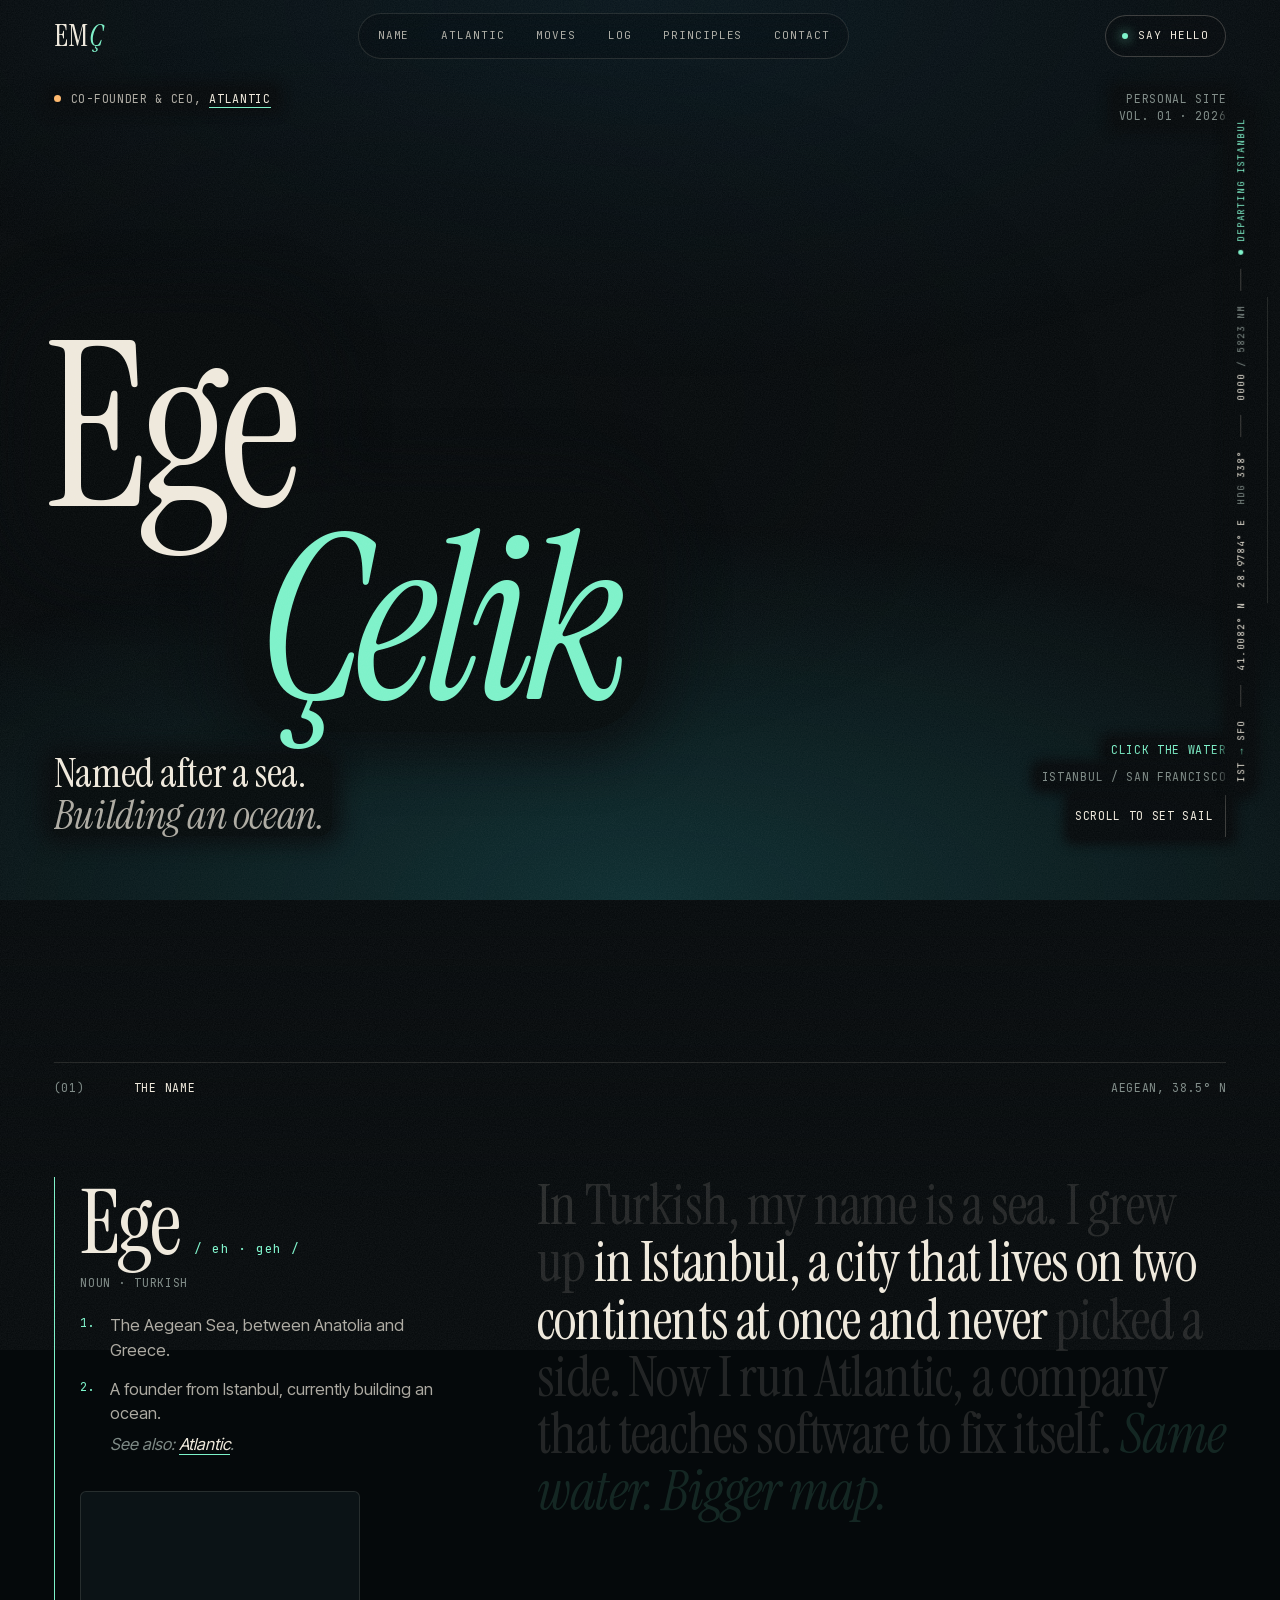
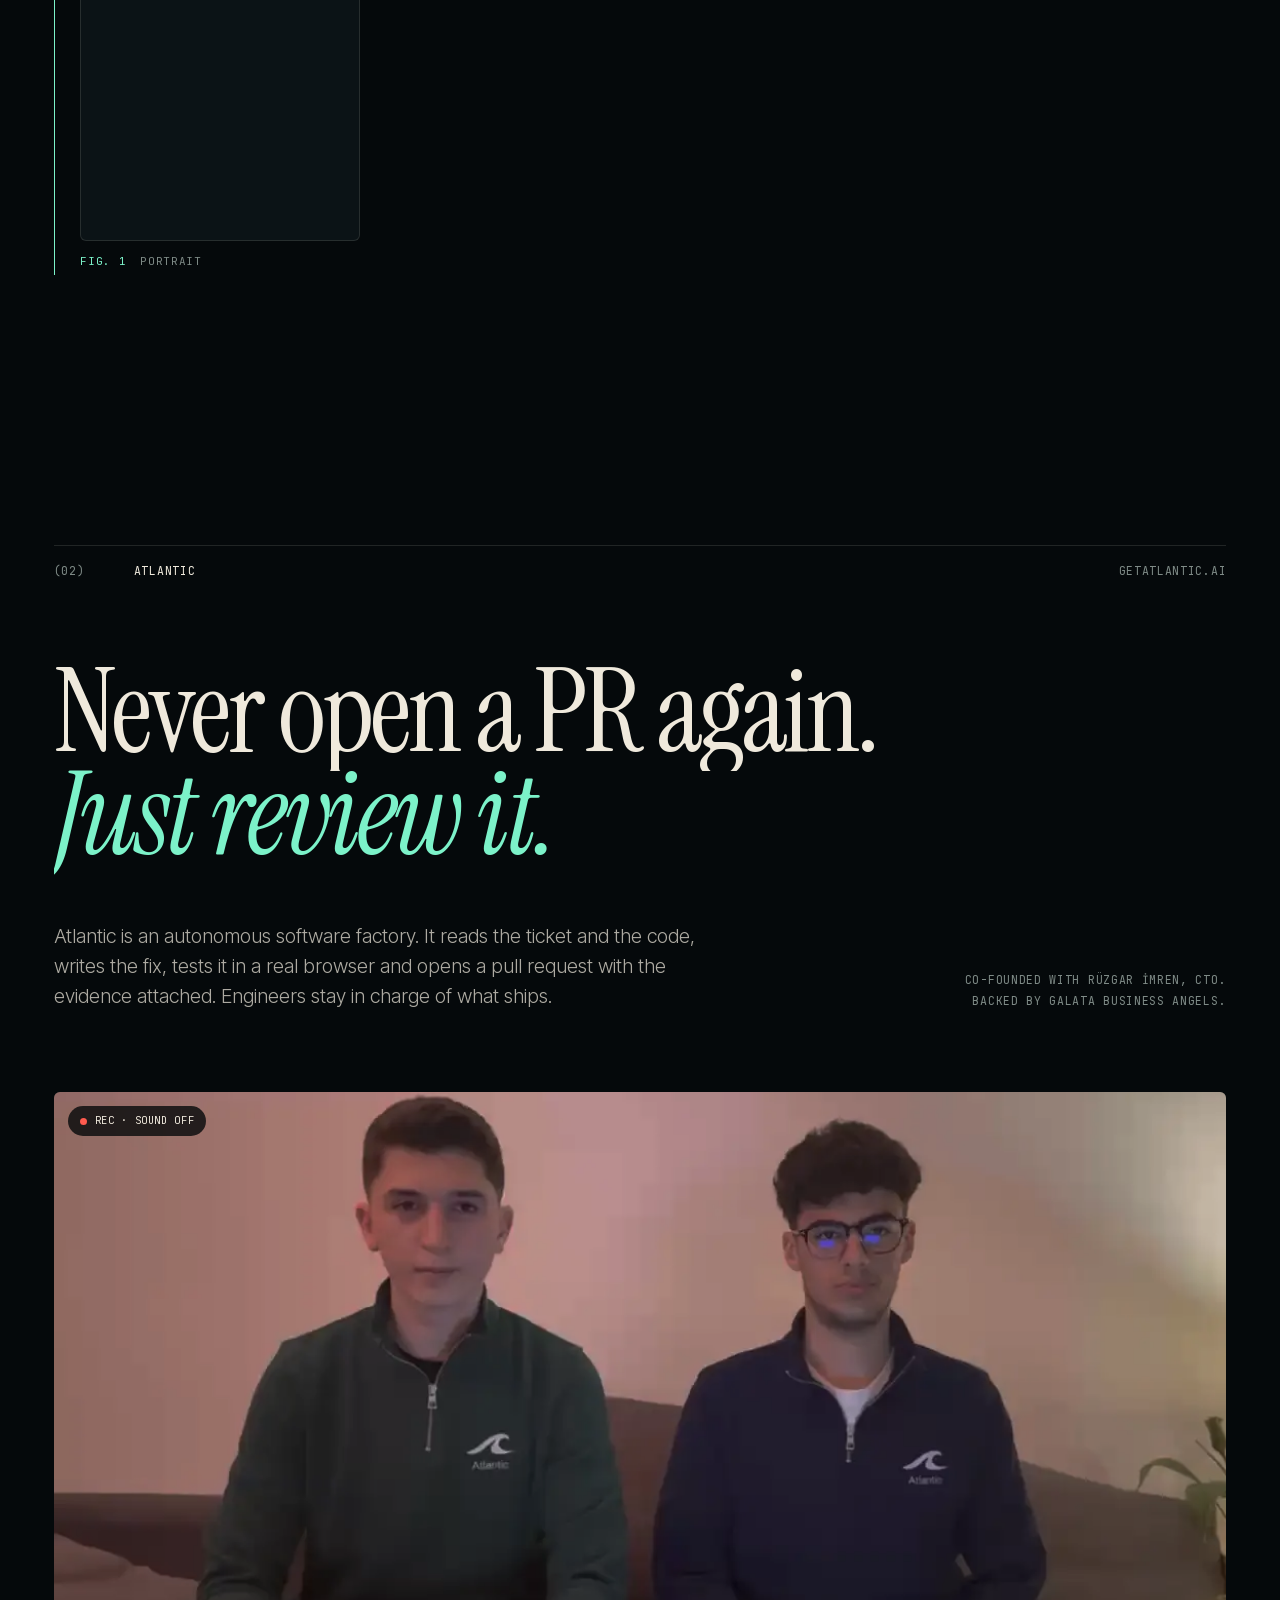
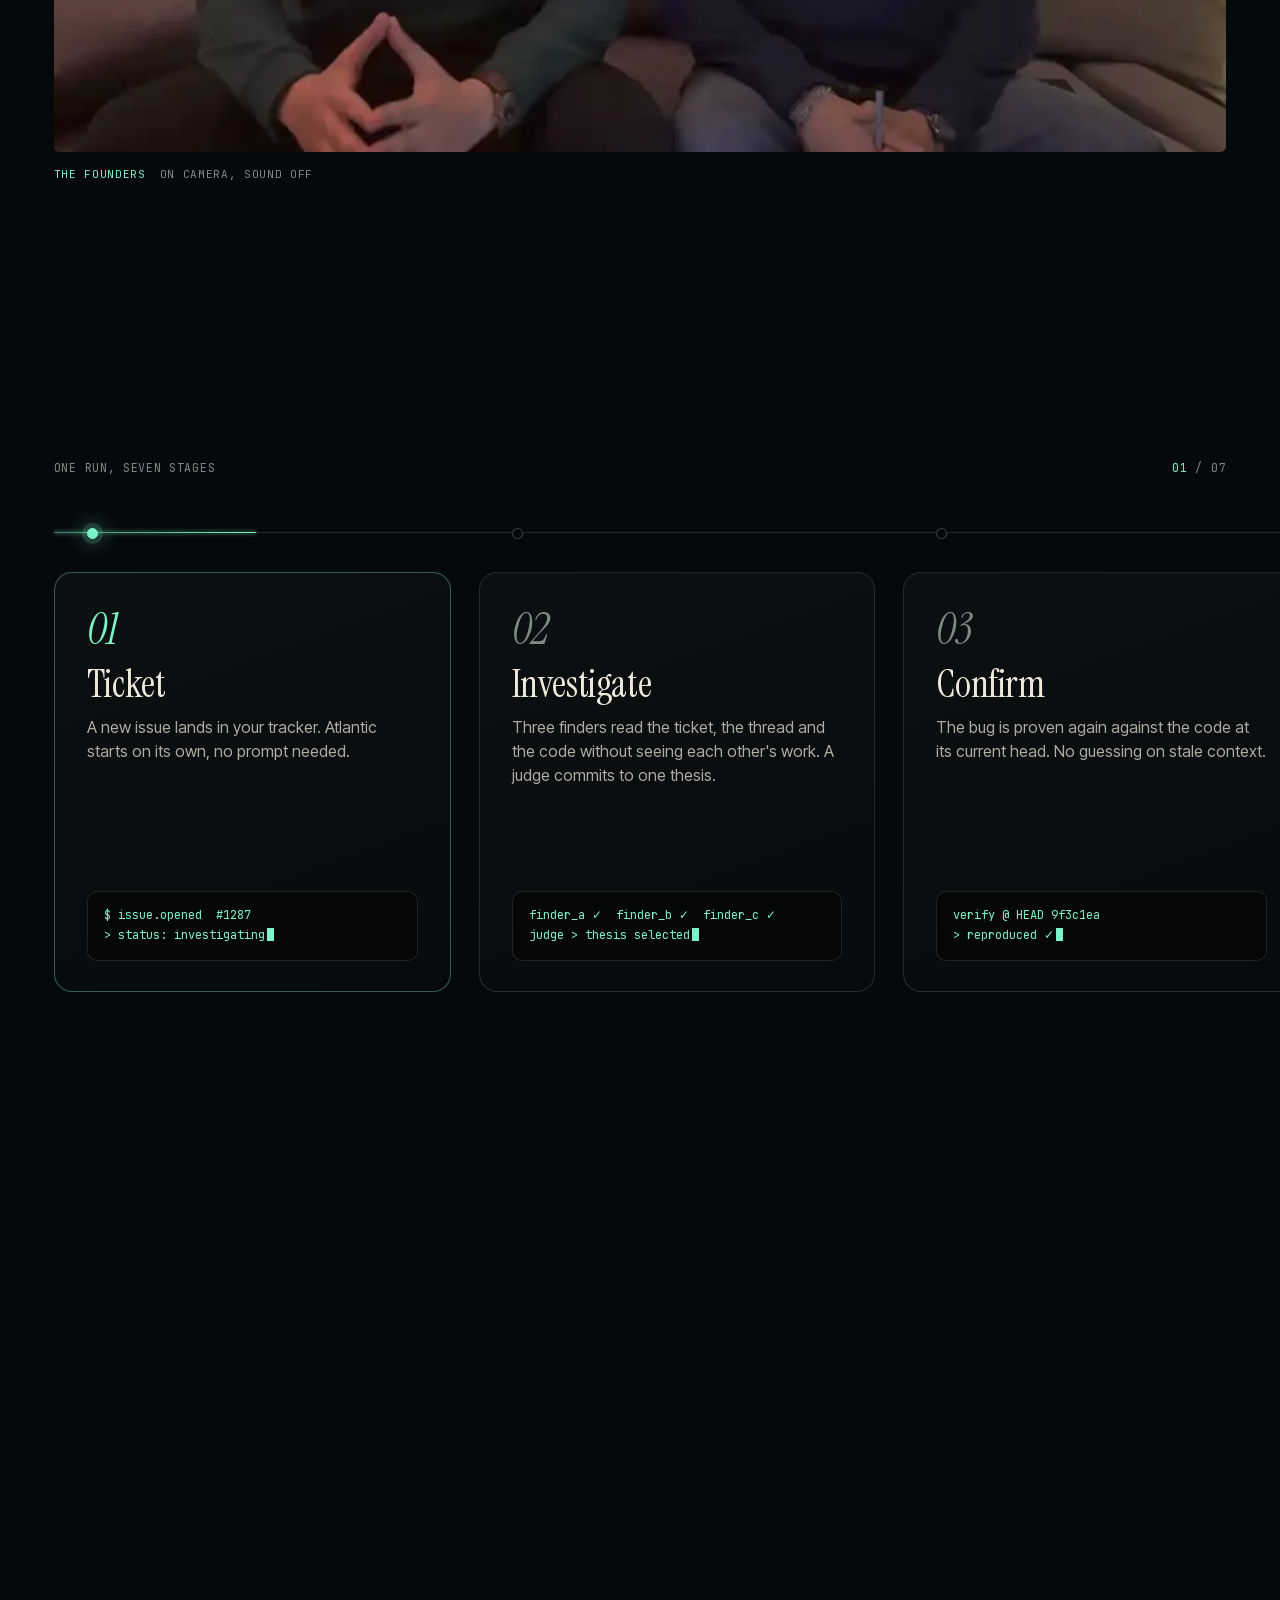
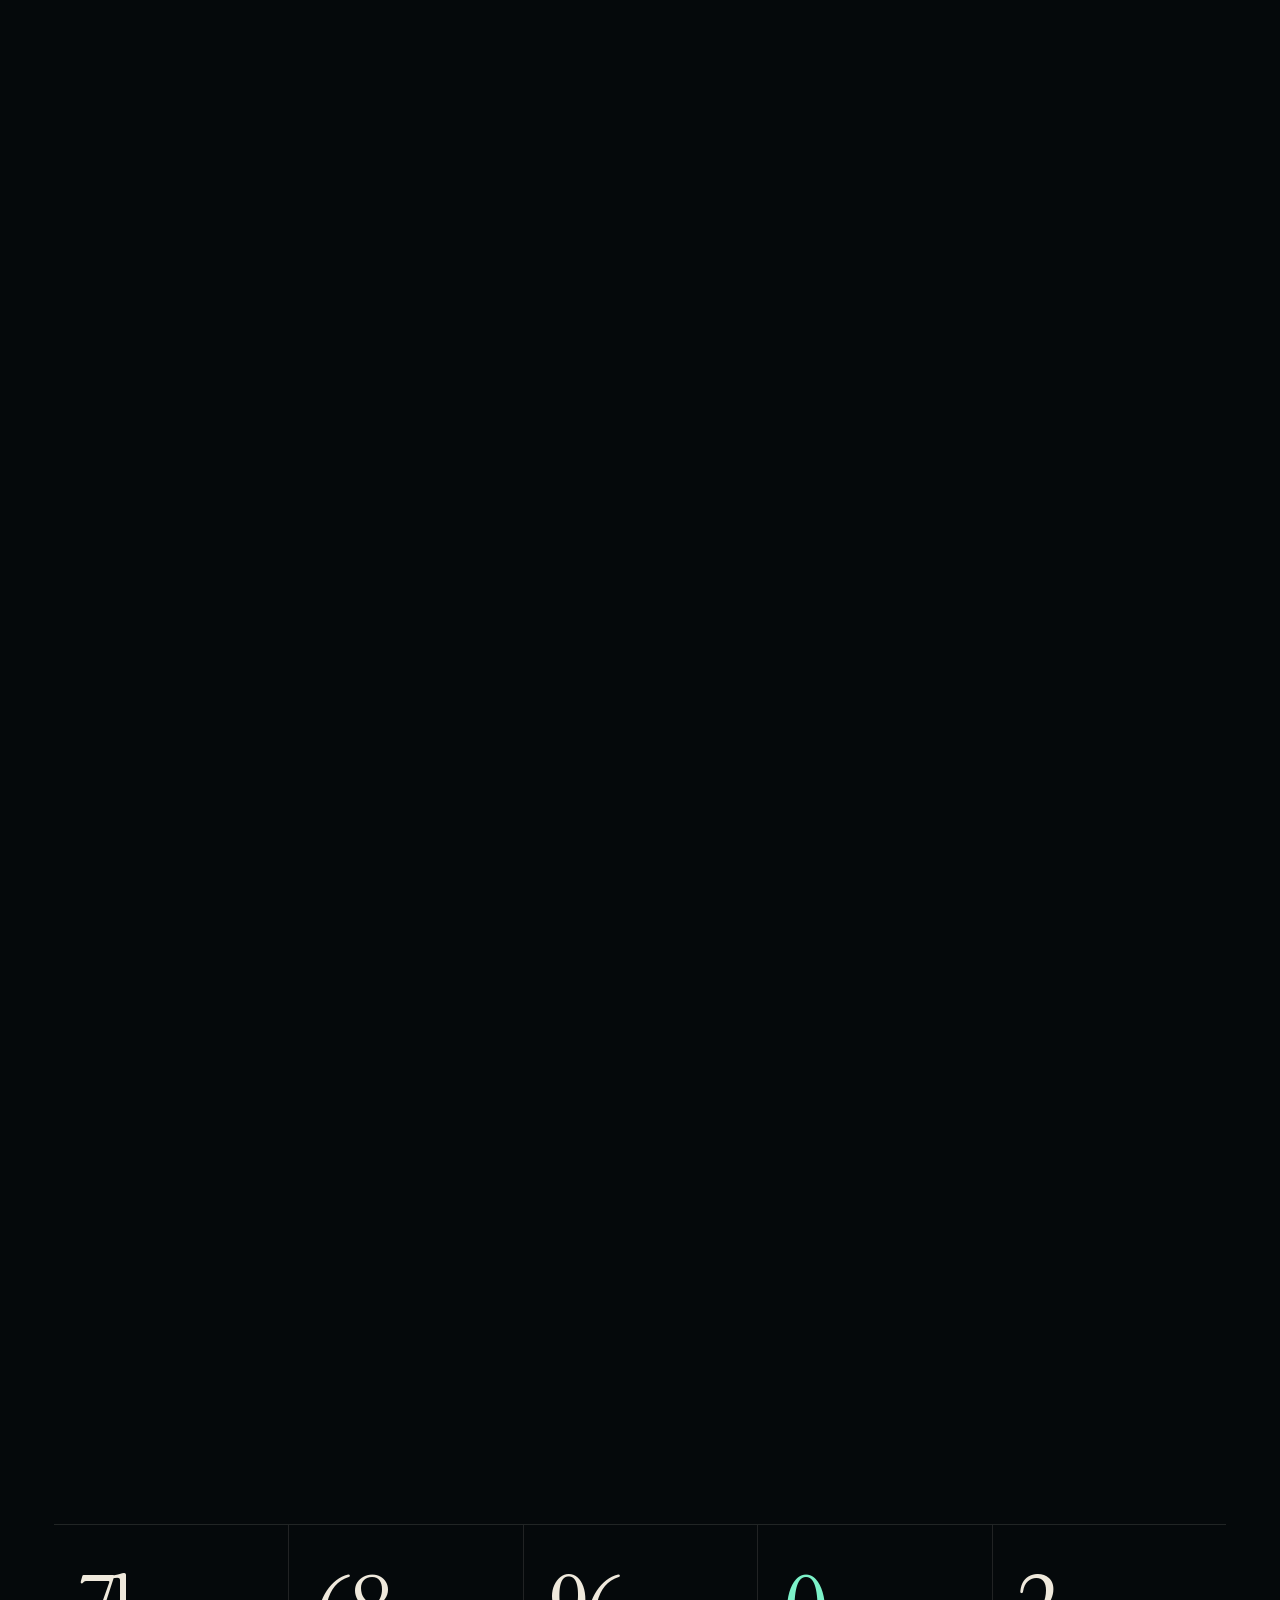
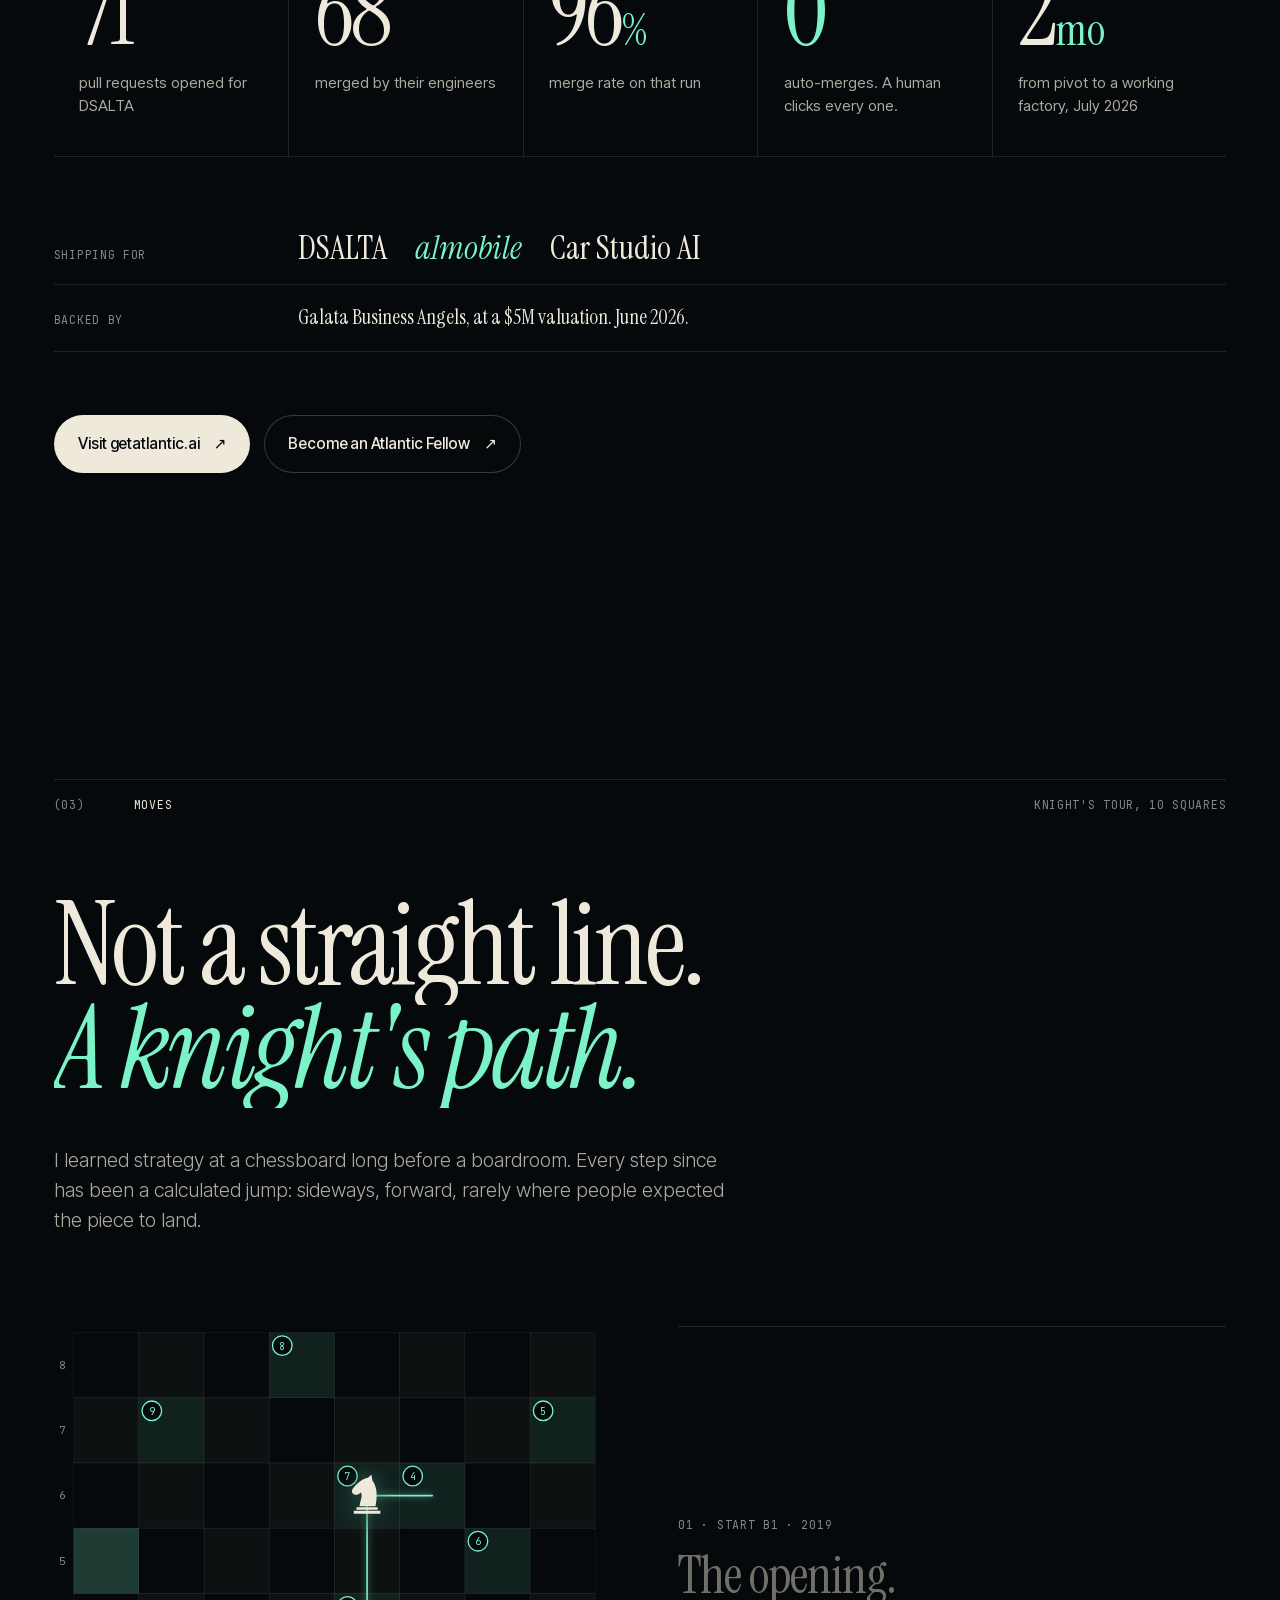
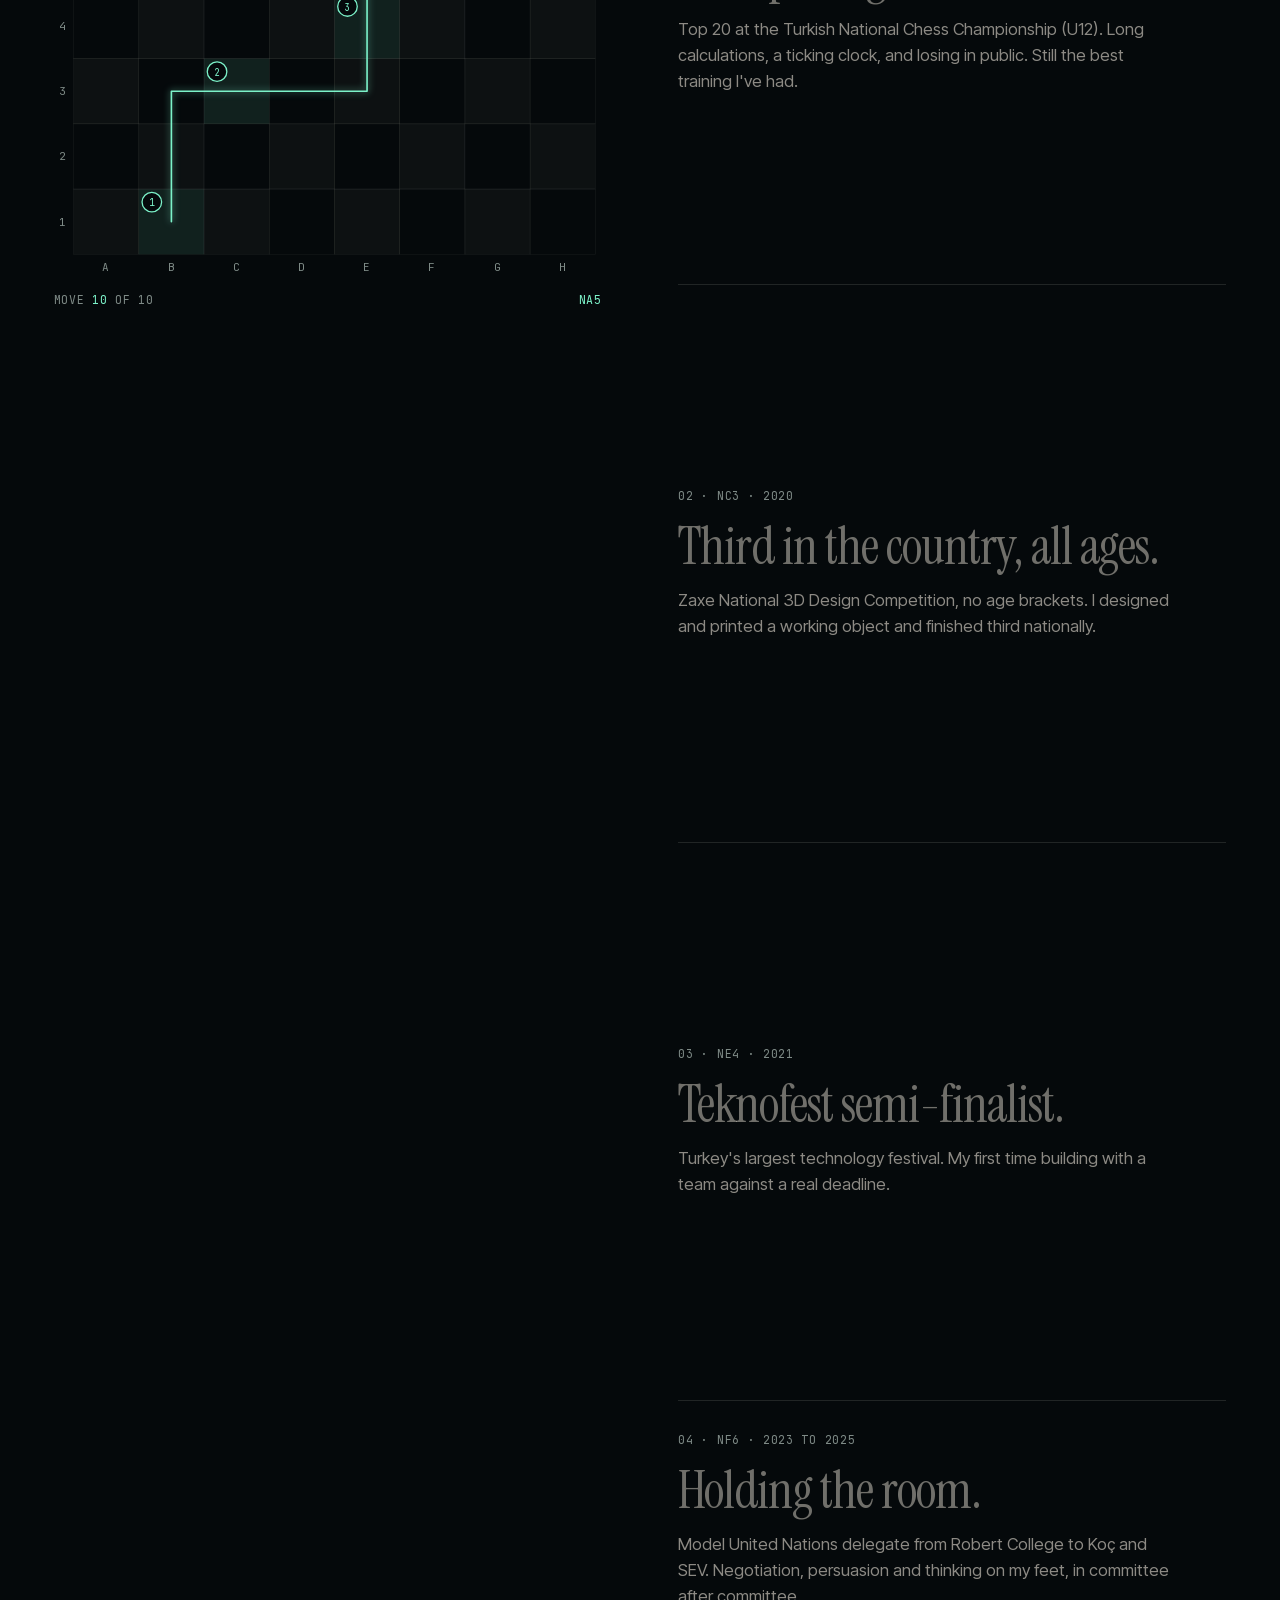
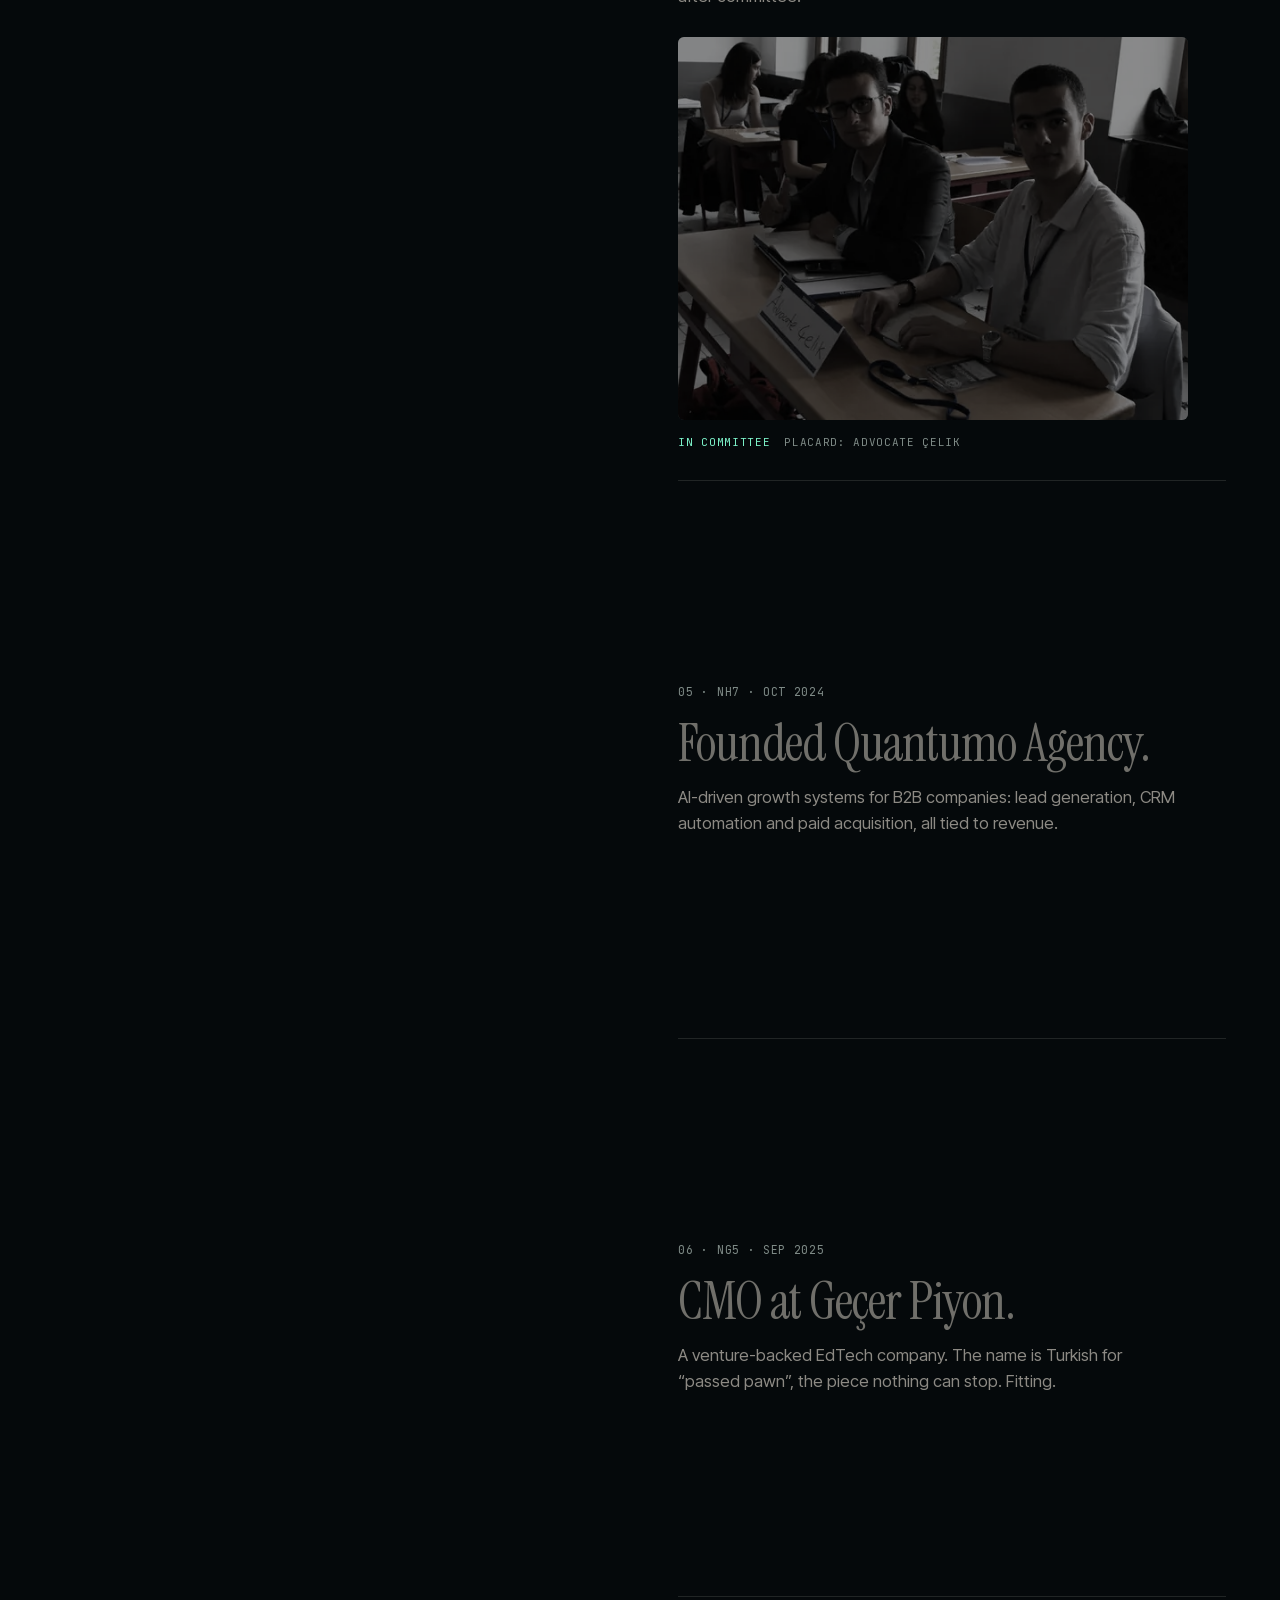
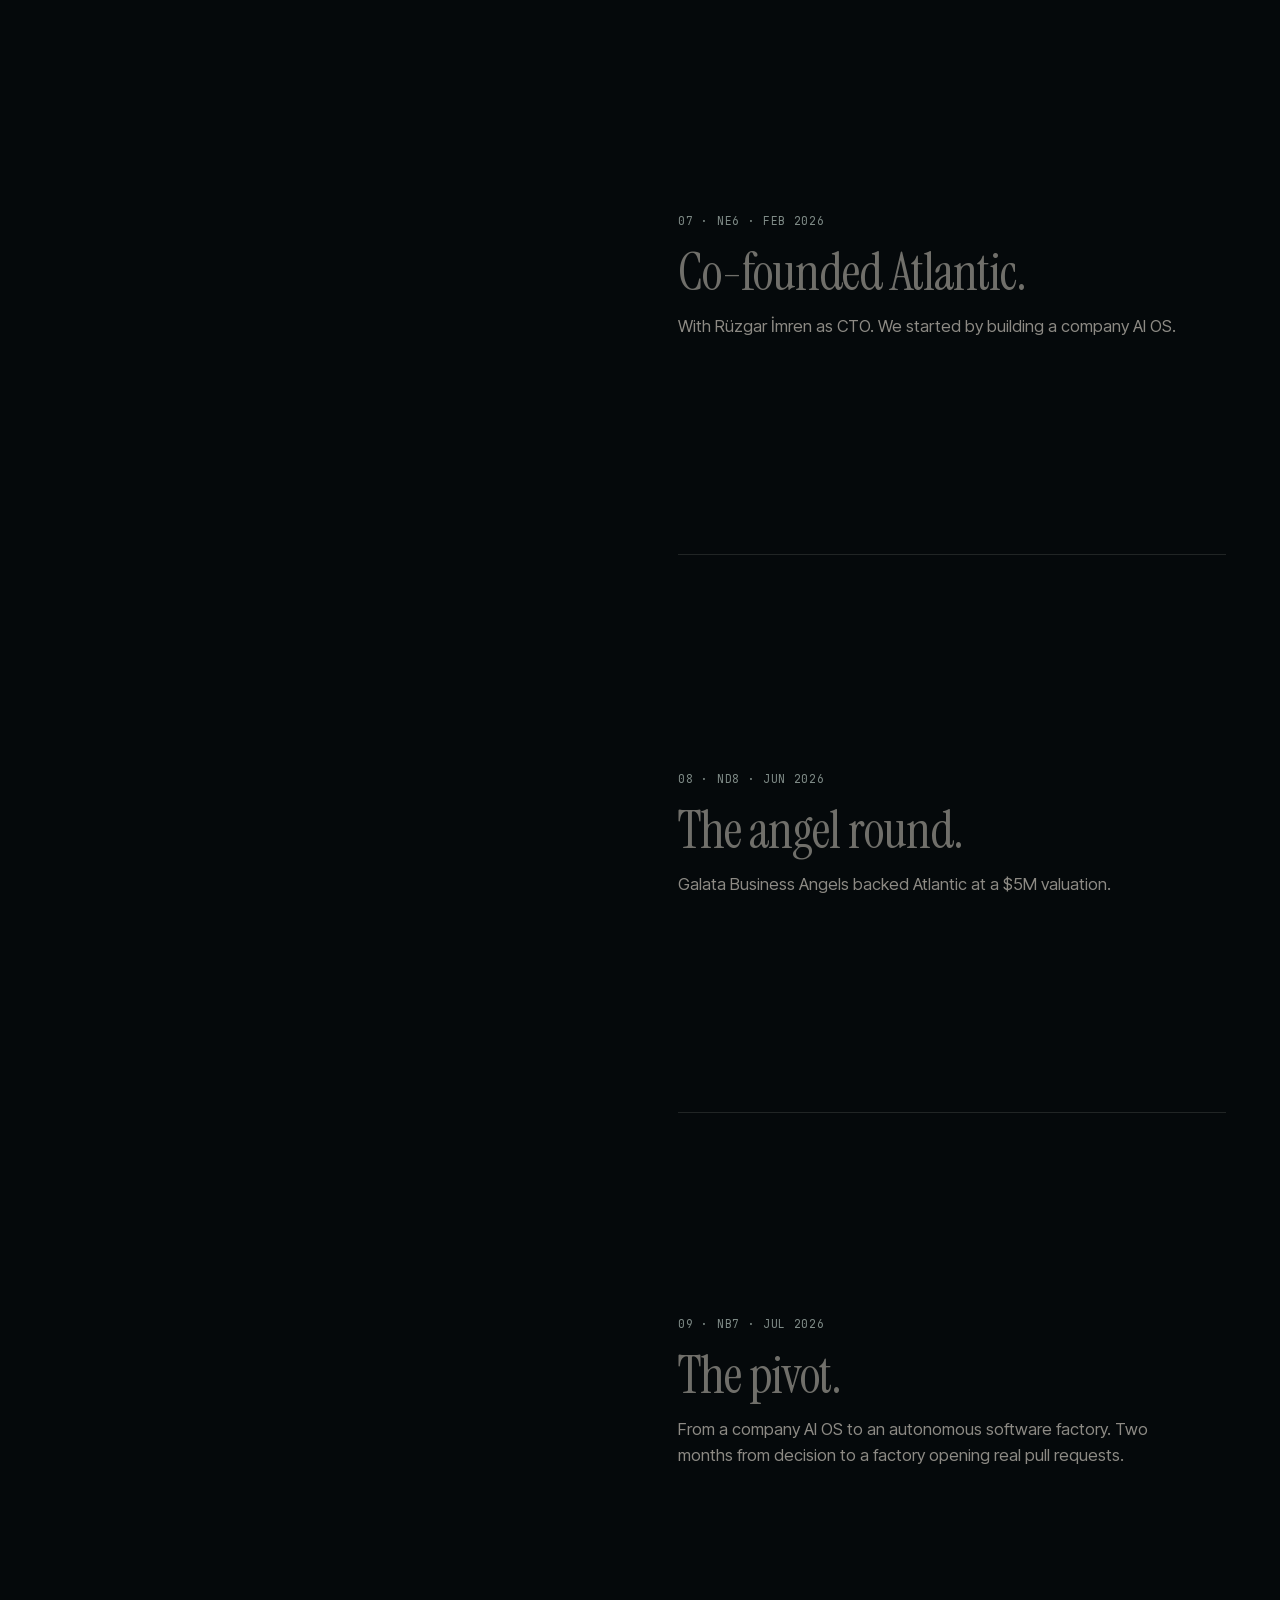
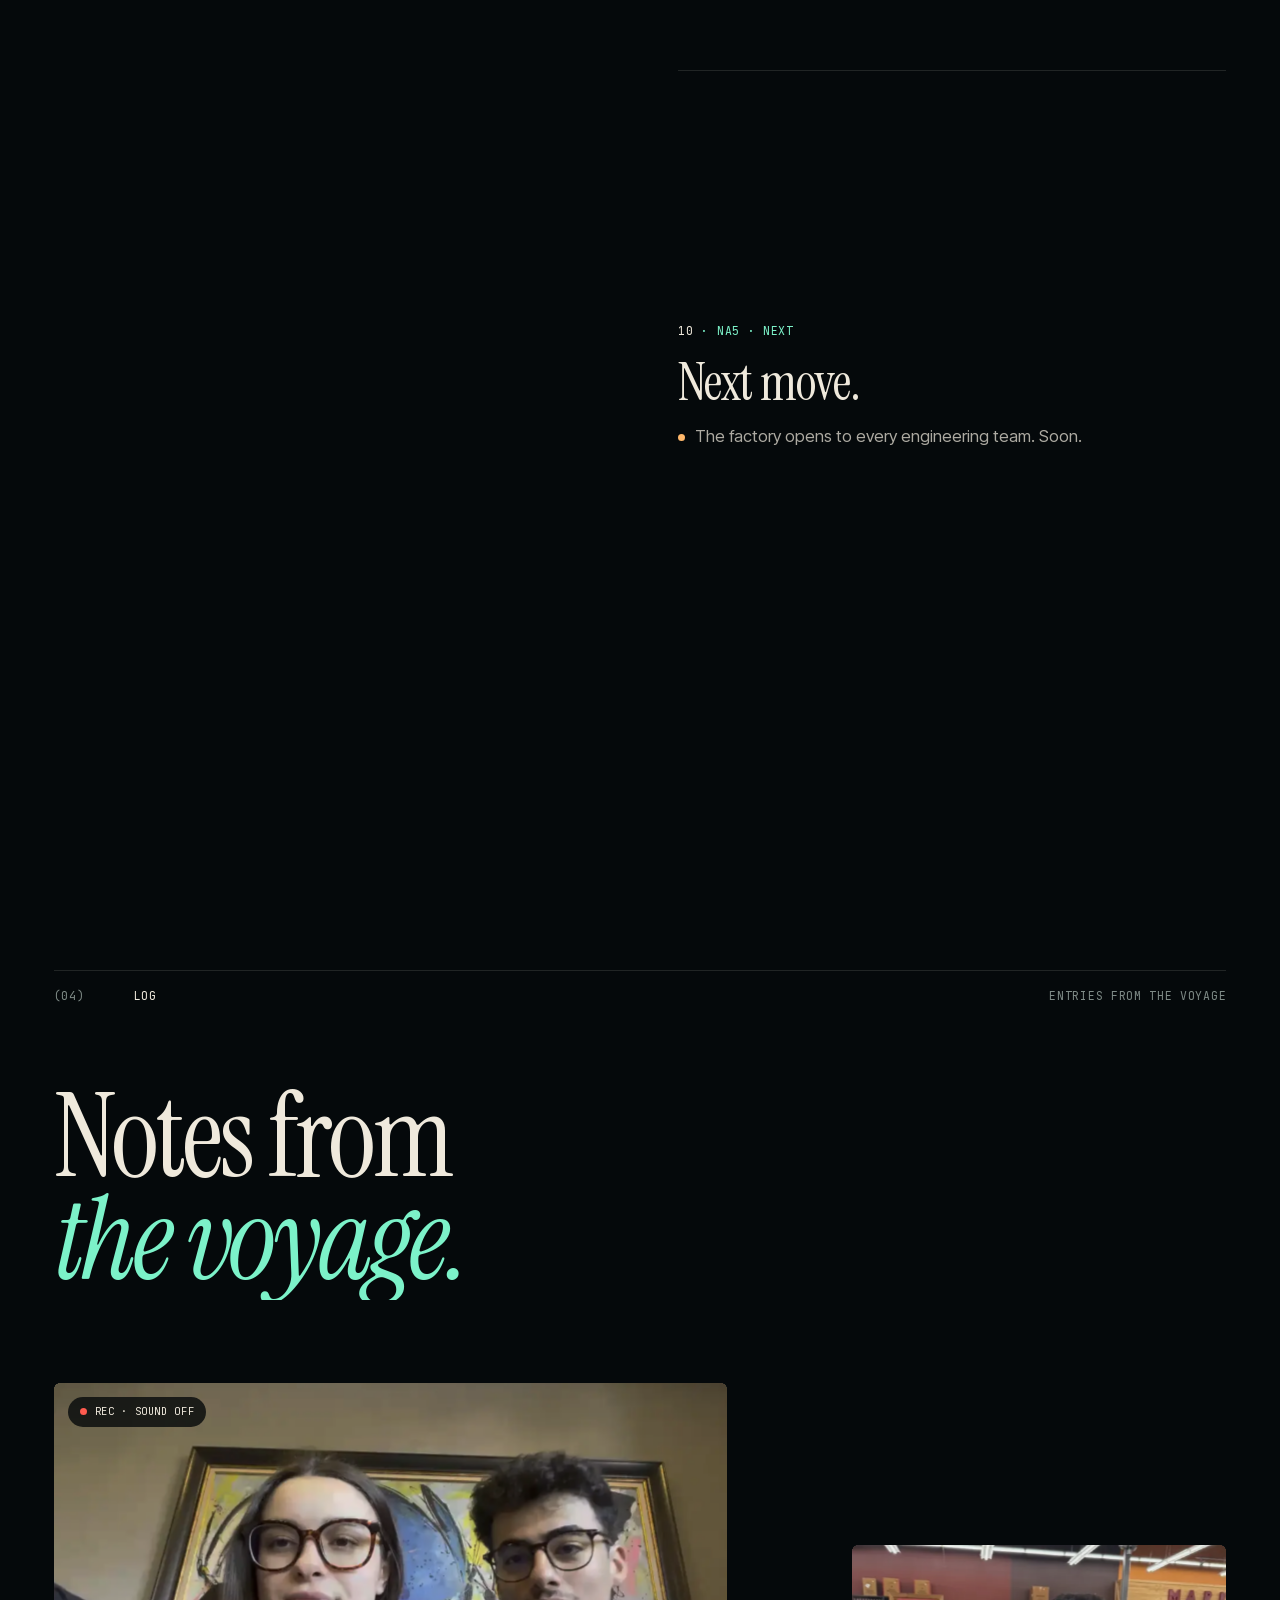
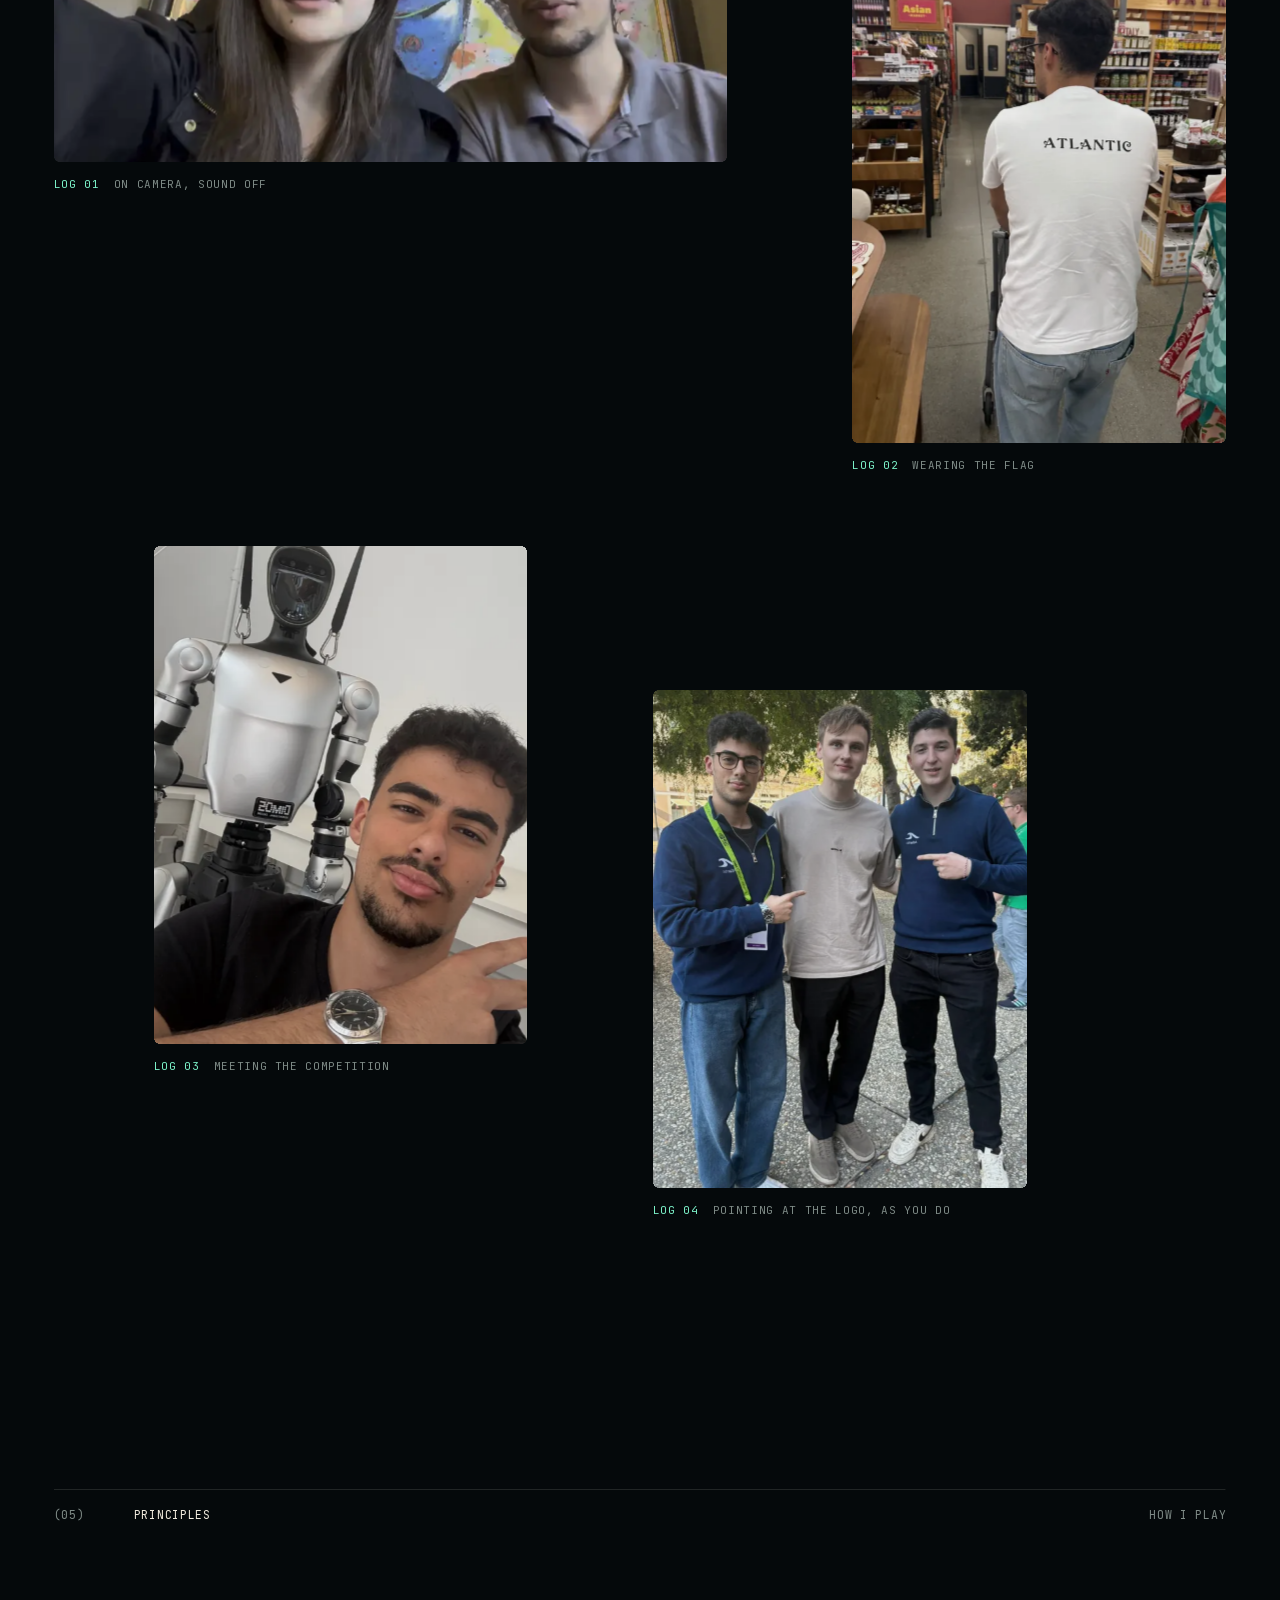
==== index.html @ a30f64cc "Add photos and silent film, rename the mark to EMÇ - Portrait as Fig. 1 in the name entry, the Model" ====
<!doctype html>
<html lang="en" class="no-js">
<head>
<meta charset="utf-8">
<meta name="viewport" content="width=device-width, initial-scale=1, viewport-fit=cover">
<title>Ege Çelik · Named after a sea. Building an ocean.</title>
<meta name="description" content="Ege Mustafa Çelik is the co-founder and CEO of Atlantic, the autonomous software factory that turns tickets into tested pull requests. Istanbul and San Francisco.">
<meta name="author" content="Ege Mustafa Çelik">
<link rel="canonical" href="https://egecelik.si/">
<meta name="theme-color" content="#05090B">
<meta name="color-scheme" content="dark">

<meta property="og:type" content="profile">
<meta property="og:url" content="https://egecelik.si/">
<meta property="og:site_name" content="Ege Çelik">
<meta property="og:title" content="Ege Çelik · Named after a sea. Building an ocean.">
<meta property="og:description" content="Co-founder and CEO of Atlantic, the autonomous software factory. Never open a PR again. Just review it.">
<meta property="og:image" content="https://egecelik.si/og.png">
<meta property="og:image:width" content="1200">
<meta property="og:image:height" content="630">
<meta property="og:image:alt" content="Ege Çelik. Named after a sea. Building an ocean.">
<meta property="profile:first_name" content="Ege">
<meta property="profile:last_name" content="Çelik">
<meta name="twitter:card" content="summary_large_image">
<meta name="twitter:title" content="Ege Çelik · Named after a sea. Building an ocean.">
<meta name="twitter:description" content="Co-founder and CEO of Atlantic, the autonomous software factory.">
<meta name="twitter:image" content="https://egecelik.si/og.png">

<link rel="icon" href="favicon.svg" type="image/svg+xml">
<link rel="apple-touch-icon" href="apple-touch-icon.png">

<link rel="preload" href="fonts/instrument-serif-latin.woff2" as="font" type="font/woff2" crossorigin>
<link rel="preload" href="fonts/instrument-serif-italic-latin.woff2" as="font" type="font/woff2" crossorigin>
<link rel="preload" href="fonts/jetbrains-mono-latin.woff2" as="font" type="font/woff2" crossorigin>
<link rel="stylesheet" href="css/style.css?v=20261123c">
<script>document.documentElement.classList.replace('no-js','js');</script>

<script type="application/ld+json">
{
  "@context": "https://schema.org",
  "@type": "Person",
  "name": "Ege Mustafa Çelik",
  "alternateName": "Ege Çelik",
  "url": "https://egecelik.si/",
  "jobTitle": "Co-Founder & CEO",
  "worksFor": { "@type": "Organization", "name": "Atlantic", "url": "https://getatlantic.ai" },
  "homeLocation": [{ "@type": "Place", "name": "Istanbul" }, { "@type": "Place", "name": "San Francisco" }],
  "knowsLanguage": ["tr", "en", "fr"],
  "sameAs": ["https://www.linkedin.com/in/egemustafacelik/"]
}
</script>
</head>
<body>

<a class="skip" href="#name">Skip to content</a>

<div class="grain" aria-hidden="true"></div>
<canvas id="ocean" aria-hidden="true"></canvas>

<div class="cursor" aria-hidden="true">
  <div class="cursor__ring"><span class="cursor__label"></span></div>
  <div class="cursor__dot"></div>
  <svg class="cursor__knight" viewBox="0 0 100 100"><use href="#knight"/></svg>
</div>

<div class="loader" aria-hidden="true">
  <div class="loader__row loader__row--top mono">
    <span>Charting course</span>
    <span>41.0082° N, 28.9784° E</span>
  </div>
  <div class="loader__count"><span class="loader__num">000</span></div>
  <div class="loader__row mono">
    <span>Aegean</span>
    <span class="loader__bar"><i></i></span>
    <span>Atlantic</span>
  </div>
</div>

<header class="nav">
  <a href="#top" class="nav__mark" data-cursor="Top" aria-label="Ege Mustafa Çelik, back to top">
    <span class="nav__mark-e">E</span><span class="nav__mark-m">M</span><span class="nav__mark-c">Ç</span>
  </a>
  <nav class="nav__links" aria-label="Sections">
    <a href="#name" data-nav="name">Name</a>
    <a href="#atlantic" data-nav="atlantic">Atlantic</a>
    <a href="#moves" data-nav="moves">Moves</a>
    <a href="#log" data-nav="log">Log</a>
    <a href="#principles" data-nav="principles">Principles</a>
    <a href="#contact" data-nav="contact">Contact</a>
  </nav>
  <a class="nav__cta" href="https://www.linkedin.com/in/egemustafacelik/" target="_blank" rel="noopener" data-cursor="Say hi">
    <span class="nav__cta-dot"></span>Say hello
  </a>
</header>

<aside class="hud mono" aria-hidden="true">
  <span class="hud__title">IST <span class="hud__arrow">→</span> SFO</span>
  <span class="hud__sep"></span>
  <b class="hud__lat">41.0082° N</b>
  <b class="hud__lon">28.9784° E</b>
  <span>hdg <b class="hud__hdg">000°</b></span>
  <span class="hud__sep"></span>
  <span><b class="hud__nm">0000</b> <span class="hud__of">/ 5823</span> nm</span>
  <span class="hud__sep"></span>
  <span class="hud__status"><i></i><span class="hud__text">Departing Istanbul</span></span>
</aside>
<div class="progress" aria-hidden="true"><i></i></div>

<main id="top">

  <!-- HERO -->
  <section class="hero" aria-labelledby="hero-title">
    <div class="hero__top">
      <p class="hero__eyebrow mono"><span class="live"></span>Co-Founder &amp; CEO, <a href="https://getatlantic.ai" target="_blank" rel="noopener" data-cursor="Open">Atlantic</a></p>
      <p class="hero__index mono">Personal site<br>Vol. 01 · 2026</p>
    </div>
    <h1 class="hero__title" id="hero-title" aria-label="Ege Çelik">
      <span class="hero__line"><span class="hero__word">Ege</span></span>
      <span class="hero__line hero__line--2"><span class="hero__word hero__word--it">Çelik</span></span>
    </h1>
    <div class="hero__bottom">
      <p class="hero__tag"><span class="hero__tag-line">Named after a sea.</span> <span class="hero__tag-line"><em>Building an ocean.</em></span></p>
      <div class="hero__meta mono">
        <span class="hero__hint">Click the water</span>
        <span>Istanbul / San Francisco</span>
        <a href="#name" class="hero__scroll" data-cursor="Sail">Scroll to set sail <i></i></a>
      </div>
    </div>
  </section>

  <!-- 01 THE NAME -->
  <section class="sec name" id="name" aria-labelledby="name-title">
    <div class="sec__label mono"><span>(01)</span><h2 class="sec__h" id="name-title">The name</h2><span class="sec__label-r">Aegean, 38.5° N</span></div>
    <div class="name__grid">
      <div class="entry" data-reveal>
        <div class="entry__head">
          <span class="entry__word">Ege</span>
          <span class="entry__pron mono">/ eh · geh /</span>
        </div>
        <p class="entry__pos mono">noun · Turkish</p>
        <ol class="entry__defs">
          <li>The Aegean Sea, between Anatolia and Greece.</li>
          <li>A founder from Istanbul, currently building an ocean. <span class="entry__see">See also: <a href="#atlantic" data-cursor="Dive">Atlantic</a>.</span></li>
        </ol>
        <figure class="fig entry__fig">
          <div class="media media--45"><img src="media/portrait-640.webp" srcset="media/portrait-640.webp 640w, media/portrait-1080.webp 1080w" sizes="(max-width: 959px) 70vw, 280px" width="640" height="779" alt="Portrait photo, black hoodie against a pale wall" loading="lazy" decoding="async"></div>
          <figcaption class="media__cap mono"><b>Fig. 1</b><span>Portrait</span></figcaption>
        </figure>
      </div>
      <p class="manifesto" data-words>In Turkish, my name is a sea. I grew up in Istanbul, a city that lives on two continents at once and never picked a side. Now I run Atlantic, a company that teaches software to fix itself. <em>Same water. Bigger map.</em></p>
    </div>
  </section>

  <!-- 02 ATLANTIC -->
  <section class="sec atlantic" id="atlantic" aria-labelledby="atl-title">
    <div class="sec__label mono"><span>(02)</span><span>Atlantic</span><span class="sec__label-r">getatlantic.ai</span></div>
    <h2 class="display display--wide" id="atl-title" data-split>Never open a PR again.<br><em>Just review it.</em></h2>
    <div class="atlantic__intro">
      <p class="lede" data-reveal>Atlantic is an autonomous software factory. It reads the ticket and the code, writes the fix, tests it in a real browser and opens a pull request with the evidence attached. Engineers stay in charge of what ships.</p>
      <p class="atlantic__note mono" data-reveal>Co-founded with Rüzgar İmren, CTO.<br>Backed by Galata Business Angels.</p>
    </div>
    <figure class="fig reel">
      <div class="media media--169">
        <video data-src="media/founders.mp4" poster="media/founders-poster.webp" muted playsinline loop preload="none" disablepictureinpicture disableremoteplayback aria-label="Film without sound: two people in Atlantic quarter-zips talking to the camera on a sofa" data-cursor="No sound"></video>
        <span class="rec mono" aria-hidden="true"><i></i>Rec · sound off</span>
      </div>
      <figcaption class="media__cap mono"><b>The founders</b><span>On camera, sound off</span></figcaption>
    </figure>
  </section>

  <section class="pipeline" aria-label="How one Atlantic run works, in seven stages">
    <div class="pipeline__pin">
      <div class="pipeline__head mono">
        <span>One run, seven stages</span>
        <span class="pipeline__count"><b>01</b> / 07</span>
      </div>
      <div class="pipeline__viewport">
        <div class="pipeline__track">
          <div class="pipeline__wire" aria-hidden="true"><i class="pipeline__fill"></i><i class="pipeline__pulse"></i></div>

          <article class="stage">
            <span class="stage__node" aria-hidden="true"></span>
            <span class="stage__n">01</span>
            <h3 class="stage__t">Ticket</h3>
            <p class="stage__d">A new issue lands in your tracker. Atlantic starts on its own, no prompt needed.</p>
            <pre class="stage__term" data-type="$ issue.opened  #1287&#10;&gt; status: investigating"></pre>
          </article>

          <article class="stage">
            <span class="stage__node" aria-hidden="true"></span>
            <span class="stage__n">02</span>
            <h3 class="stage__t">Investigate</h3>
            <p class="stage__d">Three finders read the ticket, the thread and the code without seeing each other's work. A judge commits to one thesis.</p>
            <pre class="stage__term" data-type="finder_a ✓  finder_b ✓  finder_c ✓&#10;judge &gt; thesis selected"></pre>
          </article>

          <article class="stage">
            <span class="stage__node" aria-hidden="true"></span>
            <span class="stage__n">03</span>
            <h3 class="stage__t">Confirm</h3>
            <p class="stage__d">The bug is proven again against the code at its current head. No guessing on stale context.</p>
            <pre class="stage__term" data-type="verify @ HEAD 9f3c1ea&#10;&gt; reproduced ✓"></pre>
          </article>

          <article class="stage">
            <span class="stage__node" aria-hidden="true"></span>
            <span class="stage__n">04</span>
            <h3 class="stage__t">Patch</h3>
            <p class="stage__d">The fix is written on its own branch, every line visible and reviewable.</p>
            <pre class="stage__term" data-type="branch fix/checkout-vat&#10;+ 42  − 7  across 3 files"></pre>
          </article>

          <article class="stage">
            <span class="stage__node" aria-hidden="true"></span>
            <span class="stage__n">05</span>
            <h3 class="stage__t">Preview</h3>
            <p class="stage__d">A real preview environment boots with the change inside it. Not a mock, the actual app.</p>
            <pre class="stage__term" data-type="preview.boot ...........&#10;&gt; ready  https://pr-1287.preview"></pre>
          </article>

          <article class="stage">
            <span class="stage__node" aria-hidden="true"></span>
            <span class="stage__n">06</span>
            <h3 class="stage__t">Browser QA</h3>
            <p class="stage__d">A browser agent walks the flow like a user, on video. If the fix can't prove itself, nothing ships.</p>
            <pre class="stage__term" data-type="qa ▸ step 40/40  ● rec&#10;&gt; verdict: the change works"></pre>
          </article>

          <article class="stage">
            <span class="stage__node" aria-hidden="true"></span>
            <span class="stage__n">07</span>
            <h3 class="stage__t">Pull request</h3>
            <p class="stage__d">The PR opens with the thesis, the evidence and the QA verdict attached. You review. You merge.</p>
            <pre class="stage__term" data-type="PR #412 opened&#10;&gt; review requested: you"></pre>
          </article>
        </div>
      </div>
    </div>
  </section>

  <section class="proof" aria-label="Atlantic in numbers">
    <div class="proof__grid">
      <div class="stat">
        <span class="stat__num"><span data-count="71">71</span></span>
        <span class="stat__label">pull requests opened for DSALTA</span>
      </div>
      <div class="stat">
        <span class="stat__num"><span data-count="68">68</span></span>
        <span class="stat__label">merged by their engineers</span>
      </div>
      <div class="stat">
        <span class="stat__num"><span data-count="96">96</span><small>%</small></span>
        <span class="stat__label">merge rate on that run</span>
      </div>
      <div class="stat">
        <span class="stat__num"><span data-count="0">0</span></span>
        <span class="stat__label">auto-merges. A human clicks every one.</span>
      </div>
      <div class="stat">
        <span class="stat__num"><span data-count="2">2</span><small>mo</small></span>
        <span class="stat__label">from pivot to a working factory, July 2026</span>
      </div>
    </div>
    <div class="proof__rows">
      <div class="proof__row" data-reveal>
        <span class="mono">Shipping for</span>
        <ul class="clients"><li>DSALTA</li><li>a1mobile</li><li>Car Studio AI</li></ul>
      </div>
      <div class="proof__row" data-reveal>
        <span class="mono">Backed by</span>
        <p>Galata Business Angels, at a $5M valuation. June 2026.</p>
      </div>
    </div>
    <div class="proof__ctas">
      <a class="btn mag" href="https://getatlantic.ai" target="_blank" rel="noopener" data-cursor="Open"><span>Visit getatlantic.ai</span><i>↗</i></a>
      <a class="btn btn--ghost mag" href="https://getatlantic.ai/fellowship" target="_blank" rel="noopener" data-cursor="Join"><span>Become an Atlantic Fellow</span><i>↗</i></a>
    </div>
  </section>

  <!-- 03 MOVES -->
  <section class="sec moves" id="moves" aria-labelledby="moves-title">
    <div class="sec__label mono"><span>(03)</span><span>Moves</span><span class="sec__label-r">Knight's tour, 10 squares</span></div>
    <h2 class="display display--wide" id="moves-title" data-split>Not a straight line.<br><em>A knight's path.</em></h2>
    <p class="lede moves__lede" data-reveal>I learned strategy at a chessboard long before a boardroom. Every step since has been a calculated jump: sideways, forward, rarely where people expected the piece to land.</p>

    <div class="moves__layout">
      <div class="board-wrap">
        <div class="board">
          <svg class="board__svg" viewBox="-30 -10 840 840" role="img" aria-label="A chessboard tracing a knight's path, one square per milestone">
            <defs>
              <symbol id="knight" viewBox="0 0 100 100">
                <path d="M33 77 L69 77 C73 58 74 35 62 19 L60 6 L52 13 C40 15 28 25 20 35 C14 41 15 47 20 50 C25 53 31 50 36 46 C41 53 35 63 33 77 Z"/>
                <path d="M26 79 H74 V85 H26 Z"/>
                <path d="M20 87 H80 V94 H20 Z"/>
                <circle cx="41" cy="27" r="2.8" class="knight-eye"/>
              </symbol>
            </defs>
            <g class="board__squares"></g>
            <g class="board__coords mono" aria-hidden="true"></g>
            <path class="board__trail" d="" />
            <g class="board__marks" aria-hidden="true"></g>
            <g class="board__knight"><use href="#knight" x="-34" y="-36" width="68" height="68"/></g>
          </svg>
        </div>
        <div class="board__caption mono"><span>Move <b class="board__move">1</b> of 10</span><span class="board__sq">b1</span></div>
      </div>

      <ol class="moves__list">
        <li class="move" data-sq="b1">
          <span class="move__meta mono"><b>01</b> · start b1 · 2019</span>
          <h3 class="move__t">The opening.</h3>
          <p class="move__d">Top 20 at the Turkish National Chess Championship (U12). Long calculations, a ticking clock, and losing in public. Still the best training I've had.</p>
        </li>
        <li class="move" data-sq="c3">
          <span class="move__meta mono"><b>02</b> · Nc3 · 2020</span>
          <h3 class="move__t">Third in the country, all ages.</h3>
          <p class="move__d">Zaxe National 3D Design Competition, no age brackets. I designed and printed a working object and finished third nationally.</p>
        </li>
        <li class="move" data-sq="e4">
          <span class="move__meta mono"><b>03</b> · Ne4 · 2021</span>
          <h3 class="move__t">Teknofest semi-finalist.</h3>
          <p class="move__d">Turkey's largest technology festival. My first time building with a team against a real deadline.</p>
        </li>
        <li class="move" data-sq="f6">
          <span class="move__meta mono"><b>04</b> · Nf6 · 2023 to 2025</span>
          <h3 class="move__t">Holding the room.</h3>
          <p class="move__d">Model United Nations delegate from Robert College to Koç and SEV. Negotiation, persuasion and thinking on my feet, in committee after committee.</p>
          <figure class="fig move__fig">
            <div class="media media--43"><img src="media/mun-640.webp" srcset="media/mun-640.webp 640w, media/mun-1080.webp 1080w" sizes="(max-width: 959px) 90vw, 36vw" width="640" height="960" alt="Model United Nations committee room, two delegates at a wooden desk behind a placard that reads Advocate Çelik" loading="lazy" decoding="async"></div>
            <figcaption class="media__cap mono"><b>In committee</b><span>Placard: Advocate Çelik</span></figcaption>
          </figure>
        </li>
        <li class="move" data-sq="h7">
          <span class="move__meta mono"><b>05</b> · Nh7 · Oct 2024</span>
          <h3 class="move__t">Founded Quantumo Agency.</h3>
          <p class="move__d">AI-driven growth systems for B2B companies: lead generation, CRM automation and paid acquisition, all tied to revenue.</p>
        </li>
        <li class="move" data-sq="g5">
          <span class="move__meta mono"><b>06</b> · Ng5 · Sep 2025</span>
          <h3 class="move__t">CMO at Geçer Piyon.</h3>
          <p class="move__d">A venture-backed EdTech company. The name is Turkish for “passed pawn”, the piece nothing can stop. Fitting.</p>
        </li>
        <li class="move" data-sq="e6">
          <span class="move__meta mono"><b>07</b> · Ne6 · Feb 2026</span>
          <h3 class="move__t">Co-founded Atlantic.</h3>
          <p class="move__d">With Rüzgar İmren as CTO. We started by building a company AI OS.</p>
        </li>
        <li class="move" data-sq="d8">
          <span class="move__meta mono"><b>08</b> · Nd8 · Jun 2026</span>
          <h3 class="move__t">The angel round.</h3>
          <p class="move__d">Galata Business Angels backed Atlantic at a $5M valuation.</p>
        </li>
        <li class="move" data-sq="b7">
          <span class="move__meta mono"><b>09</b> · Nb7 · Jul 2026</span>
          <h3 class="move__t">The pivot.</h3>
          <p class="move__d">From a company AI OS to an autonomous software factory. Two months from decision to a factory opening real pull requests.</p>
        </li>
        <li class="move move--next" data-sq="a5">
          <span class="move__meta mono"><b>10</b> · Na5 · next</span>
          <h3 class="move__t">Next move.</h3>
          <p class="move__d"><span class="live"></span>The factory opens to every engineering team. Soon.</p>
        </li>
      </ol>
    </div>
  </section>

  <!-- 04 LOG -->
  <section class="sec log" id="log" aria-labelledby="log-title">
    <div class="sec__label mono"><span>(04)</span><h2 class="sec__h" id="log-title">Log</h2><span class="sec__label-r">Entries from the voyage</span></div>
    <p class="display display--wide log__title" data-split>Notes from<br><em>the voyage.</em></p>
    <div class="log__grid">
      <figure class="fig log__item log__item--a">
        <div class="media media--169">
          <video data-src="media/on-camera.mp4" poster="media/on-camera-poster.webp" muted playsinline loop preload="none" disablepictureinpicture disableremoteplayback aria-label="Film without sound: two people talking to the camera in front of a butterfly painting" data-cursor="No sound"></video>
          <span class="rec mono" aria-hidden="true"><i></i>Rec · sound off</span>
        </div>
        <figcaption class="media__cap mono"><b>Log 01</b><span>On camera, sound off</span></figcaption>
      </figure>
      <figure class="fig log__item log__item--b">
        <div class="media media--34"><img src="media/tee-640.webp" srcset="media/tee-640.webp 640w, media/tee-1080.webp 1080w" sizes="(max-width: 959px) 80vw, 30vw" width="640" height="853" alt="Seen from behind in a grocery aisle, a white T-shirt with ATLANTIC printed across the back" loading="lazy" decoding="async"></div>
        <figcaption class="media__cap mono"><b>Log 02</b><span>Wearing the flag</span></figcaption>
      </figure>
      <figure class="fig log__item log__item--c">
        <div class="media media--34"><img src="media/robot-640.webp" srcset="media/robot-640.webp 640w, media/robot-1080.webp 1080w" sizes="(max-width: 959px) 80vw, 30vw" width="640" height="853" alt="Selfie next to a humanoid robot hanging from a support harness" loading="lazy" decoding="async"></div>
        <figcaption class="media__cap mono"><b>Log 03</b><span>Meeting the competition</span></figcaption>
      </figure>
      <figure class="fig log__item log__item--d">
        <div class="media media--34"><img src="media/trio-640.webp" srcset="media/trio-640.webp 640w, media/trio-1080.webp 1080w" sizes="(max-width: 959px) 80vw, 30vw" width="640" height="853" alt="Three people outdoors, the two on the sides in navy Atlantic quarter-zips pointing at the logo" loading="lazy" decoding="async"></div>
        <figcaption class="media__cap mono"><b>Log 04</b><span>Pointing at the logo, as you do</span></figcaption>
      </figure>
    </div>
  </section>

  <!-- 05 PRINCIPLES -->
  <section class="sec principles" id="principles" aria-labelledby="pr-title">
    <div class="sec__label mono"><span>(05)</span><h2 class="sec__h" id="pr-title">Principles</h2><span class="sec__label-r">How I play</span></div>
    <ul class="plist">
      <li class="p" tabindex="0">
        <span class="p__n mono">01</span>
        <h3 class="p__t">Think in lines, <em>not moves.</em></h3>
        <div class="p__d"><p>Chess taught me to play the position three moves out. Product, hiring and fundraising get the same treatment.</p></div>
      </li>
      <li class="p" tabindex="0">
        <span class="p__n mono">02</span>
        <h3 class="p__t">Prove it <em>or don't say it.</em></h3>
        <div class="p__d"><p>Atlantic opens pull requests with the evidence attached. I hold every claim we make to the same standard.</p></div>
      </li>
      <li class="p" tabindex="0">
        <span class="p__n mono">03</span>
        <h3 class="p__t">Speed is <em>a strategy.</em></h3>
        <div class="p__d"><p>Two months from pivot to a working factory. Momentum compounds. So does hesitation.</p></div>
      </li>
      <li class="p" tabindex="0">
        <span class="p__n mono">04</span>
        <h3 class="p__t">Humans hold <em>the merge button.</em></h3>
        <div class="p__d"><p>Automate the work, never the judgment. Every change Atlantic ships is approved by a person.</p></div>
      </li>
    </ul>
  </section>

  <div class="marquee" aria-hidden="true">
    <div class="marquee__track">
      <div class="marquee__group">
        <span>Istanbul</span><i>✦</i><span class="o">San Francisco</span><i>✦</i><span class="it">Türkçe</span><i>✦</i><span>English</span><i>✦</i><span class="o">Français</span><i>✦</i><span class="it">Aegean</span><i>✦</i><span>Atlantic</span><i>✦</i>
      </div>
      <div class="marquee__group">
        <span>Istanbul</span><i>✦</i><span class="o">San Francisco</span><i>✦</i><span class="it">Türkçe</span><i>✦</i><span>English</span><i>✦</i><span class="o">Français</span><i>✦</i><span class="it">Aegean</span><i>✦</i><span>Atlantic</span><i>✦</i>
      </div>
    </div>
  </div>

  <!-- 06 CONTACT -->
  <section class="contact" id="contact" aria-labelledby="contact-title">
    <div class="sec__label mono"><span>(06)</span><span>Contact</span><span class="sec__label-r">Arriving San Francisco</span></div>
    <h2 class="contact__title" id="contact-title" aria-label="Let's make a move."><span class="contact__l1">Let's make</span> <em class="contact__l2">a move.</em></h2>
    <div class="contact__body">
      <p class="lede" data-reveal>Building something, backing something, or want to build Atlantic with us? My LinkedIn inbox is open.</p>
      <div class="contact__links">
        <a class="btn btn--xl mag" href="https://www.linkedin.com/in/egemustafacelik/" target="_blank" rel="noopener" data-cursor="Say hi"><span>Message me on LinkedIn</span><i>↗</i></a>
        <a class="btn btn--ghost mag" href="https://getatlantic.ai" target="_blank" rel="noopener" data-cursor="Open"><span>getatlantic.ai</span><i>↗</i></a>
        <a class="btn btn--ghost mag" href="https://x.com/getatlanticai" target="_blank" rel="noopener" data-cursor="Follow"><span>Atlantic on X</span><i>↗</i></a>
        <a class="btn btn--ghost mag" href="mailto:info@getatlantic.ai" data-cursor="Write"><span>info@getatlantic.ai</span><i>→</i></a>
      </div>
    </div>
  </section>
</main>

<footer class="foot mono">
  <div class="foot__clock"><span>Istanbul</span><b data-tz="Europe/Istanbul">--:--:--</b></div>
  <div class="foot__clock"><span>San Francisco</span><b data-tz="America/Los_Angeles">--:--:--</b></div>
  <div class="foot__c"><span>© 2026 Ege Mustafa Çelik</span><span>Charted at egecelik.si</span></div>
  <a href="#top" class="foot__top" data-cursor="Up">Back to the surface ↑</a>
</footer>

<div class="toast mono" role="status" aria-live="polite"></div>

<script src="vendor/gsap.min.js" defer></script>
<script src="vendor/ScrollTrigger.min.js" defer></script>
<script src="vendor/SplitText.min.js" defer></script>
<script src="vendor/lenis.min.js" defer></script>
<script src="js/ocean.js?v=20261123c" defer></script>
<script src="js/main.js?v=20261123c" defer></script>
</body>
</html>
---- css/style.css ----
/* egecelik.si · Named after a sea. Building an ocean. */

/* fonts: self-hosted (SIL OFL), latin + latin-ext for Turkish */
@font-face { font-family: 'Instrument Serif'; font-style: italic; font-weight: 400; font-display: swap; src: url(../fonts/instrument-serif-italic-latin-ext.woff2) format('woff2'); unicode-range: U+0100-02BA, U+02BD-02C5, U+02C7-02CC, U+02CE-02D7, U+02DD-02FF, U+0304, U+0308, U+0329, U+1D00-1DBF, U+1E00-1E9F, U+1EF2-1EFF, U+2020, U+20A0-20AB, U+20AD-20C4, U+2113, U+2C60-2C7F, U+A720-A7FF; }
@font-face { font-family: 'Instrument Serif'; font-style: italic; font-weight: 400; font-display: swap; src: url(../fonts/instrument-serif-italic-latin.woff2) format('woff2'); unicode-range: U+0000-00FF, U+0131, U+0152-0153, U+02BB-02BC, U+02C6, U+02DA, U+02DC, U+0304, U+0308, U+0329, U+2000-206F, U+20AC, U+2122, U+2191, U+2193, U+2212, U+2215, U+FEFF, U+FFFD; }
@font-face { font-family: 'Instrument Serif'; font-style: normal; font-weight: 400; font-display: swap; src: url(../fonts/instrument-serif-latin-ext.woff2) format('woff2'); unicode-range: U+0100-02BA, U+02BD-02C5, U+02C7-02CC, U+02CE-02D7, U+02DD-02FF, U+0304, U+0308, U+0329, U+1D00-1DBF, U+1E00-1E9F, U+1EF2-1EFF, U+2020, U+20A0-20AB, U+20AD-20C4, U+2113, U+2C60-2C7F, U+A720-A7FF; }
@font-face { font-family: 'Instrument Serif'; font-style: normal; font-weight: 400; font-display: swap; src: url(../fonts/instrument-serif-latin.woff2) format('woff2'); unicode-range: U+0000-00FF, U+0131, U+0152-0153, U+02BB-02BC, U+02C6, U+02DA, U+02DC, U+0304, U+0308, U+0329, U+2000-206F, U+20AC, U+2122, U+2191, U+2193, U+2212, U+2215, U+FEFF, U+FFFD; }
@font-face { font-family: 'Inter Tight'; font-style: normal; font-weight: 300 600; font-display: swap; src: url(../fonts/inter-tight-latin-ext.woff2) format('woff2'); unicode-range: U+0100-02BA, U+02BD-02C5, U+02C7-02CC, U+02CE-02D7, U+02DD-02FF, U+0304, U+0308, U+0329, U+1D00-1DBF, U+1E00-1E9F, U+1EF2-1EFF, U+2020, U+20A0-20AB, U+20AD-20C4, U+2113, U+2C60-2C7F, U+A720-A7FF; }
@font-face { font-family: 'Inter Tight'; font-style: normal; font-weight: 300 600; font-display: swap; src: url(../fonts/inter-tight-latin.woff2) format('woff2'); unicode-range: U+0000-00FF, U+0131, U+0152-0153, U+02BB-02BC, U+02C6, U+02DA, U+02DC, U+0304, U+0308, U+0329, U+2000-206F, U+20AC, U+2122, U+2191, U+2193, U+2212, U+2215, U+FEFF, U+FFFD; }
@font-face { font-family: 'JetBrains Mono'; font-style: normal; font-weight: 400 500; font-display: swap; src: url(../fonts/jetbrains-mono-latin-ext.woff2) format('woff2'); unicode-range: U+0100-02BA, U+02BD-02C5, U+02C7-02CC, U+02CE-02D7, U+02DD-02FF, U+0304, U+0308, U+0329, U+1D00-1DBF, U+1E00-1E9F, U+1EF2-1EFF, U+2020, U+20A0-20AB, U+20AD-20C4, U+2113, U+2C60-2C7F, U+A720-A7FF; }
@font-face { font-family: 'JetBrains Mono'; font-style: normal; font-weight: 400 500; font-display: swap; src: url(../fonts/jetbrains-mono-latin.woff2) format('woff2'); unicode-range: U+0000-00FF, U+0131, U+0152-0153, U+02BB-02BC, U+02C6, U+02DA, U+02DC, U+0304, U+0308, U+0329, U+2000-206F, U+20AC, U+2122, U+2191, U+2193, U+2212, U+2215, U+FEFF, U+FFFD; }

:root {
  --ink: #05090b;
  --ink-2: #0a1215;
  --ink-3: #0f1a1e;
  --cream: #efe9dc;
  --cream-2: rgba(239, 233, 220, 0.72);
  --muted: #7e8a86;
  --line: rgba(239, 233, 220, 0.12);
  --line-2: rgba(239, 233, 220, 0.22);
  --glass: #7cf2c9;
  --glass-dim: rgba(124, 242, 201, 0.16);
  --warm: #ffb86b;

  --serif: "Instrument Serif", "Times New Roman", Georgia, serif;
  --sans: "Inter Tight", ui-sans-serif, system-ui, -apple-system, "Segoe UI", sans-serif;
  --mono: "JetBrains Mono", ui-monospace, "SF Mono", Menlo, monospace;

  --pad: clamp(16px, 4.2vw, 64px);
  --nav-h: 72px;
  --ease: cubic-bezier(0.16, 1, 0.3, 1);
}

*, *::before, *::after { box-sizing: border-box; }

html {
  background: var(--ink);
  color: var(--cream);
  -webkit-text-size-adjust: 100%;
  text-size-adjust: 100%;
}
html.lenis, html.lenis body { height: auto; }
.lenis.lenis-smooth { scroll-behavior: auto !important; }
.lenis.lenis-stopped { overflow: clip; }

body {
  margin: 0;
  background: var(--ink);
  color: var(--cream);
  font-family: var(--sans);
  font-size: 17px;
  line-height: 1.55;
  font-weight: 400;
  -webkit-font-smoothing: antialiased;
  -moz-osx-font-smoothing: grayscale;
  overflow-x: clip;
}

a { color: inherit; text-decoration: none; }
em { font-style: italic; }
h1, h2, h3, p, ol, ul { margin: 0; }
ol, ul { padding: 0; list-style: none; }
::selection { background: var(--glass); color: var(--ink); }
:focus-visible { outline: 1px solid var(--glass); outline-offset: 4px; border-radius: 2px; }

.mono {
  font-family: var(--mono);
  font-size: 11.5px;
  line-height: 1.5;
  letter-spacing: 0.06em;
  text-transform: uppercase;
}

.skip {
  position: fixed; left: 16px; top: 16px; z-index: 10001;
  padding: 10px 14px; background: var(--cream); color: var(--ink);
  font-family: var(--mono); font-size: 12px;
  transform: translateY(-200%); transition: transform .3s var(--ease);
}
.skip:focus { transform: none; }

/* live dot */
.live {
  display: inline-block; width: 7px; height: 7px; border-radius: 50%;
  background: var(--warm); margin-right: 10px; vertical-align: 1px;
  box-shadow: 0 0 0 0 rgba(255, 184, 107, 0.6);
  animation: live 2.2s infinite;
}
@keyframes live {
  0% { box-shadow: 0 0 0 0 rgba(255, 184, 107, 0.55); }
  70% { box-shadow: 0 0 0 10px rgba(255, 184, 107, 0); }
  100% { box-shadow: 0 0 0 0 rgba(255, 184, 107, 0); }
}

/* ---------- grain ---------- */
.grain {
  position: fixed; inset: -50%; z-index: 9000; pointer-events: none;
  opacity: 0.07;
  background-image: url("data:image/svg+xml,%3Csvg xmlns='http://www.w3.org/2000/svg' width='220' height='220'%3E%3Cfilter id='n'%3E%3CfeTurbulence type='fractalNoise' baseFrequency='0.85' numOctaves='3' stitchTiles='stitch'/%3E%3CfeColorMatrix values='0 0 0 0 1 0 0 0 0 1 0 0 0 0 1 0 0 0 0.9 0'/%3E%3C/filter%3E%3Crect width='100%25' height='100%25' filter='url(%23n)'/%3E%3C/svg%3E");
  animation: grain 1s steps(6) infinite;
}
@keyframes grain {
  0% { transform: translate(0, 0); }
  20% { transform: translate(-3%, 2%); }
  40% { transform: translate(2%, -4%); }
  60% { transform: translate(-4%, -1%); }
  80% { transform: translate(3%, 3%); }
  100% { transform: translate(0, 0); }
}

/* ---------- ocean ---------- */
#ocean {
  position: fixed; inset: 0; width: 100vw; height: 100vh; height: 100lvh;
  z-index: 0; display: block; pointer-events: none;
  background:
    radial-gradient(120% 70% at 50% 100%, rgba(18, 74, 78, 0.55), transparent 60%),
    radial-gradient(90% 60% at 50% 0%, rgba(10, 30, 40, 0.6), transparent 70%);
}
#ocean.is-gl { background: none; }

main, .foot { position: relative; z-index: 2; }

/* ---------- cursor ---------- */
.cursor { position: fixed; top: 0; left: 0; z-index: 9500; pointer-events: none; display: none; }
.has-cursor .cursor { display: block; }
.has-cursor, .has-cursor a, .has-cursor button, .has-cursor .p { cursor: none; }
.cursor__dot, .cursor__ring, .cursor__knight { position: fixed; top: 0; left: 0; will-change: transform; }
.cursor__dot {
  width: 6px; height: 6px; margin: -3px 0 0 -3px; border-radius: 50%;
  background: var(--cream); mix-blend-mode: difference;
}
.cursor__ring {
  width: 40px; height: 40px; margin: -20px 0 0 -20px; border-radius: 50%;
  border: 1px solid rgba(239, 233, 220, 0.5);
  display: grid; place-items: center;
  transition: width .5s var(--ease), height .5s var(--ease), margin .5s var(--ease), background-color .4s, border-color .4s;
}
.cursor__label {
  font-family: var(--mono); font-size: 10px; letter-spacing: .08em; text-transform: uppercase;
  color: var(--ink); opacity: 0; transform: scale(.6); transition: opacity .3s, transform .4s var(--ease);
  white-space: nowrap;
}
.cursor.is-hover .cursor__ring { width: 76px; height: 76px; margin: -38px 0 0 -38px; background: var(--glass); border-color: var(--glass); }
.cursor.is-hover .cursor__label { opacity: 1; transform: none; }
.cursor.is-hover .cursor__dot { opacity: 0; }
.cursor.is-down .cursor__ring { width: 30px; height: 30px; margin: -15px 0 0 -15px; }
.cursor__knight { width: 34px; height: 34px; margin: -17px 0 0 -17px; fill: var(--glass); opacity: 0; transition: opacity .3s; }
.cursor__knight .knight-eye { fill: var(--ink); }
.cursor.is-knight .cursor__knight { opacity: 1; }
.cursor.is-knight .cursor__dot, .cursor.is-knight .cursor__ring { opacity: 0; }

/* ---------- loader ---------- */
.loader { display: none; }
.js .loader {
  position: fixed; inset: 0; z-index: 9800;
  display: grid; grid-template-rows: auto 1fr auto; gap: 24px;
  padding: var(--pad);
  background: var(--ink);
  color: var(--cream);
  animation: loaderFailsafe .6s 7s forwards;
}
@keyframes loaderFailsafe { to { opacity: 0; visibility: hidden; } }
.loader__row { display: flex; justify-content: space-between; align-items: center; gap: 20px; color: var(--muted); }
.loader__count { display: grid; place-items: center; overflow: hidden; }
.loader__num {
  font-family: var(--serif); font-size: clamp(120px, 26vw, 420px); line-height: .8;
  letter-spacing: -0.04em; font-variant-numeric: tabular-nums; display: block;
}
.loader__bar { flex: 1; height: 1px; background: var(--line); position: relative; overflow: hidden; }
.loader__bar i { position: absolute; inset: 0; background: var(--glass); transform: scaleX(0); transform-origin: left; }

/* ---------- nav ---------- */
.nav {
  position: fixed; top: 0; left: 0; right: 0; z-index: 8000;
  height: var(--nav-h);
  display: flex; align-items: center; justify-content: space-between; gap: 24px;
  padding: 0 var(--pad);
  pointer-events: none;
}
.nav > * { pointer-events: auto; }
.nav::before {
  content: ""; position: absolute; inset: 0 0 -28px; z-index: -1; pointer-events: none;
  background: linear-gradient(rgba(5, 9, 11, 0.92), rgba(5, 9, 11, 0.6) 55%, rgba(5, 9, 11, 0));
  opacity: 0; transition: opacity .5s;
}
.nav.is-scrolled::before { opacity: 1; }
.nav__mark {
  font-family: var(--serif); font-size: 30px; line-height: 1; letter-spacing: -0.02em;
  display: inline-flex; align-items: baseline;
}
.nav__mark-m { margin-left: 1px; }
.nav__mark-c { font-style: italic; color: var(--glass); margin-left: 1px; }
.nav__links {
  display: flex; gap: 4px; padding: 5px;
  border: 1px solid var(--line); border-radius: 999px;
  background: rgba(5, 9, 11, 0.42);
  -webkit-backdrop-filter: blur(14px) saturate(140%);
  backdrop-filter: blur(14px) saturate(140%);
}
.nav__links a {
  font-family: var(--mono); font-size: 11px; letter-spacing: .08em; text-transform: uppercase;
  padding: 8px 14px; border-radius: 999px; color: var(--cream-2);
  transition: color .3s, background-color .3s;
}
.nav__links a:hover { color: var(--cream); background: rgba(239, 233, 220, 0.06); }
.nav__links a.is-active { color: var(--ink); background: var(--cream); }
.nav__cta {
  font-family: var(--mono); font-size: 11px; letter-spacing: .08em; text-transform: uppercase;
  display: inline-flex; align-items: center; gap: 10px;
  padding: 11px 16px; border-radius: 999px; border: 1px solid var(--line-2);
  background: rgba(5, 9, 11, 0.42);
  -webkit-backdrop-filter: blur(14px); backdrop-filter: blur(14px);
  transition: background-color .3s, color .3s, border-color .3s;
}
.nav__cta:hover { background: var(--glass); color: var(--ink); border-color: var(--glass); }
.nav__cta-dot { width: 6px; height: 6px; border-radius: 50%; background: var(--glass); box-shadow: 0 0 12px var(--glass); }
.nav__cta:hover .nav__cta-dot { background: var(--ink); box-shadow: none; }

/* ---------- HUD + progress ---------- */
.hud {
  position: fixed; right: 26px; top: 50%; z-index: 7000;
  writing-mode: vertical-rl;
  transform: translateY(-50%) rotate(180deg);
  display: flex; align-items: center; gap: 14px;
  font-size: 9.5px; letter-spacing: .09em; white-space: nowrap;
  color: var(--muted);
  pointer-events: none;
  opacity: 0; transition: opacity .9s var(--ease);
}
.hud.is-on { opacity: 1; }
@media (max-height: 700px) { .hud { display: none; } }
.hud b { font-weight: 400; color: var(--cream); font-variant-numeric: tabular-nums; }
.hud__title { color: var(--cream); }
.hud__arrow { color: var(--glass); }
.hud__sep { width: 1px; height: 22px; background: var(--line-2); writing-mode: horizontal-tb; }
.hud__of { color: var(--muted); }
.hud__status { display: inline-flex; align-items: center; gap: 8px; color: var(--glass); }
.hud__status i { width: 5px; height: 5px; border-radius: 50%; background: var(--glass); animation: blink 1.4s steps(2) infinite; }
@keyframes blink { 50% { opacity: .15; } }

.progress { position: fixed; right: 12px; top: 50%; height: 34vh; width: 1px; transform: translateY(-50%); background: var(--line); z-index: 7000; }
.progress i { position: absolute; inset: 0; background: var(--glass); transform: scaleY(0); transform-origin: top; }

/* ---------- hero ---------- */
.hero {
  position: relative;
  min-height: 100vh; min-height: 100svh;
  display: grid; grid-template-rows: auto 1fr auto;
  padding: calc(var(--nav-h) + 18px) var(--pad) clamp(36px, 7vh, 96px);
  isolation: isolate;
}
.hero::before {
  content: ""; position: absolute; inset: 0; z-index: -1; pointer-events: none;
  background: radial-gradient(80% 60% at 30% 45%, rgba(5, 9, 11, 0.55), transparent 70%);
}
.hero__top { display: flex; justify-content: space-between; align-items: flex-start; gap: 24px; color: var(--cream-2); }
.hero__eyebrow a { color: var(--cream); border-bottom: 1px solid var(--glass); padding-bottom: 1px; }
.hero__index { text-align: right; color: var(--muted); }
.hero__title {
  align-self: end;
  font-family: var(--serif); font-weight: 400;
  font-size: clamp(96px, min(18vw, 34vh), 320px);
  line-height: .8; letter-spacing: -0.045em;
  margin: 3vh 0 3vh -0.04em;
}
.hero__line { display: block; overflow: hidden; padding: 0.04em 0.08em 0.2em 0; margin-bottom: -0.2em; }
.hero__line--2 { padding-left: 0.92em; }
.hero__word { display: inline-block; }
.hero__word--it { font-style: italic; color: var(--glass); }
.hero__bottom { display: grid; grid-template-columns: 1fr auto; align-items: end; gap: 32px; }
.hero__tag {
  font-family: var(--serif); font-size: clamp(28px, 3.2vw, 52px); line-height: 1.02; letter-spacing: -0.01em;
  max-width: 14em;
}
.hero__tag-line { display: block; }
.hero__tag em { color: var(--cream-2); }
.hero__meta { display: grid; justify-items: end; gap: 10px; color: var(--muted); text-align: right; }
.hero__hint { color: var(--glass); }
.hero__scroll { color: var(--cream); display: inline-flex; align-items: center; gap: 12px; }
.hero__scroll i { position: relative; width: 1px; height: 42px; background: var(--line-2); overflow: hidden; display: inline-block; }
.hero__scroll i::after {
  content: ""; position: absolute; left: 0; top: -40%; width: 1px; height: 40%;
  background: var(--glass); animation: drip 2s var(--ease) infinite;
}
@keyframes drip { to { top: 110%; } }

/* ---------- sections ---------- */
.sec { position: relative; padding: clamp(110px, 18vh, 220px) var(--pad) clamp(80px, 12vh, 160px); }
.sec__label {
  display: grid; grid-template-columns: 64px 1fr auto; gap: 16px; align-items: baseline;
  border-top: 1px solid var(--line); padding-top: 16px;
  margin-bottom: clamp(44px, 9vh, 110px); color: var(--muted);
}
.sec__label span:nth-child(2), .sec__h { color: var(--cream); }
.sec__h { font: inherit; letter-spacing: inherit; text-transform: inherit; margin: 0; }
.sec__label-r { text-align: right; }

.display {
  font-family: var(--serif); font-weight: 400;
  font-size: clamp(54px, 9vw, 168px); line-height: .9; letter-spacing: -0.03em;
  max-width: 13ch;
}
.display em { color: var(--glass); }
.display--wide { max-width: none; }
.lede { font-size: clamp(18px, 1.55vw, 23px); line-height: 1.5; color: var(--cream-2); max-width: 34em; font-weight: 300; }

/* line masks from SplitText */
.split-line { padding-bottom: .06em; margin-bottom: -.06em; }

/* ---------- 01 name ---------- */
.name { background: linear-gradient(to bottom, transparent, var(--ink) 30%); }
.name__grid { display: grid; grid-template-columns: minmax(280px, 4fr) 7fr; gap: clamp(40px, 7vw, 120px); align-items: start; }
.entry { border-left: 1px solid var(--glass); padding: 6px 0 6px clamp(18px, 2vw, 28px); position: sticky; top: calc(var(--nav-h) + 40px); }
.entry__head { display: flex; align-items: baseline; gap: 16px; flex-wrap: wrap; }
.entry__word { font-family: var(--serif); font-size: clamp(64px, 7vw, 112px); line-height: .9; letter-spacing: -0.03em; }
.entry__pron { color: var(--glass); text-transform: none; font-size: 13px; }
.entry__pos { color: var(--muted); margin: 10px 0 22px; }
.entry__defs { counter-reset: d; display: grid; gap: 14px; }
.entry__defs li { counter-increment: d; position: relative; padding-left: 30px; color: var(--cream-2); font-size: 16.5px; line-height: 1.5; }
.entry__defs li::before { content: counter(d) "."; position: absolute; left: 0; top: 1px; font-family: var(--mono); font-size: 12px; color: var(--glass); }
.entry__see { display: block; margin-top: 6px; font-style: italic; color: var(--muted); }
.entry__see a { color: var(--cream); border-bottom: 1px solid var(--glass); }

.manifesto {
  font-family: var(--serif); font-size: clamp(34px, 4.3vw, 76px); line-height: 1.04; letter-spacing: -0.015em;
}
.manifesto em { color: var(--glass); }
.manifesto .w { display: inline-block; }

/* ---------- 02 atlantic ---------- */
.atlantic { padding-bottom: clamp(40px, 8vh, 90px); background: var(--ink); }
.atlantic__intro { display: grid; grid-template-columns: 1fr auto; gap: 40px; align-items: end; margin-top: clamp(36px, 6vh, 72px); }
.atlantic__note { color: var(--muted); text-align: right; line-height: 1.8; }

.pipeline { position: relative; background: var(--ink); }
.pipeline__pin { position: relative; padding: 24px 0 clamp(60px, 10vh, 100px); }
.pipeline__head { display: flex; justify-content: space-between; padding: 0 var(--pad); color: var(--muted); margin-bottom: 26px; }
.pipeline__count b { color: var(--glass); font-weight: 400; }
.pipeline__viewport { position: relative; }
.pipeline__track { position: relative; display: grid; gap: 20px; padding: 0 var(--pad); }
.pipeline__wire { position: absolute; left: calc(var(--pad) + 14px); top: 0; bottom: 0; width: 1px; background: var(--line); }
.pipeline__pulse {
  position: absolute; left: 0; top: 0; width: 7px; height: 7px; margin: -3px 0 0 -3px; border-radius: 50%;
  background: var(--cream); opacity: 0; will-change: transform;
  box-shadow: 0 0 0 4px var(--glass-dim), 0 0 18px 5px var(--glass);
}
.pipeline__fill { position: absolute; inset: 0; background: linear-gradient(var(--glass), rgba(124, 242, 201, 0.4)); transform: scaleY(0); transform-origin: top; box-shadow: 0 0 18px var(--glass); }

.stage {
  position: relative;
  padding: 26px 26px 24px 56px;
  border: 1px solid var(--line);
  border-radius: 18px;
  background: linear-gradient(160deg, rgba(239, 233, 220, 0.035), rgba(239, 233, 220, 0.01));
  transition: border-color .6s, background-color .6s;
}
.stage__node {
  position: absolute; left: 9px; top: 32px; width: 11px; height: 11px; border-radius: 50%;
  background: var(--ink); border: 1px solid var(--line-2); transition: background-color .4s, border-color .4s, box-shadow .4s;
}
.stage.is-active { border-color: rgba(124, 242, 201, 0.35); }
.stage.is-on .stage__node { background: var(--glass); border-color: var(--glass); box-shadow: 0 0 0 5px var(--glass-dim), 0 0 22px var(--glass); }
.stage__n { font-family: var(--serif); font-style: italic; font-size: 44px; line-height: 1; color: var(--muted); transition: color .4s; }
.stage.is-on .stage__n { color: var(--glass); }
.stage__t { font-family: var(--serif); font-weight: 400; font-size: clamp(34px, 3vw, 46px); line-height: 1; margin: 14px 0 12px; letter-spacing: -0.01em; }
.stage__d { color: var(--cream-2); font-size: 16px; line-height: 1.5; max-width: 30em; }
.stage__term {
  margin: 22px 0 0; min-height: 66px;
  padding: 14px 16px; border-radius: 10px;
  background: rgba(0, 0, 0, 0.42); border: 1px solid var(--line);
  font-family: var(--mono); font-size: 12px; line-height: 1.65; color: var(--glass);
  white-space: pre-wrap; overflow: hidden;
}
.stage__term .caret { display: inline-block; width: 7px; height: 13px; background: var(--glass); vertical-align: -2px; margin-left: 2px; animation: blink 1s steps(2) infinite; }

/* desktop: horizontal pinned run */
@media (min-width: 960px) {
  .is-hscroll .pipeline__pin { height: 100vh; display: flex; flex-direction: column; justify-content: center; padding: calc(var(--nav-h) + 10px) 0 40px; overflow: hidden; }
  .is-hscroll .pipeline__track { display: flex; gap: 28px; width: max-content; padding: 70px var(--pad) 0; }
  .is-hscroll .pipeline__wire { left: var(--pad); right: var(--pad); top: 30px; bottom: auto; width: auto; height: 1px; }
  .is-hscroll .pipeline__fill { transform: scaleX(0); transform-origin: left; background: linear-gradient(90deg, rgba(124, 242, 201, .4), var(--glass)); }
  .is-hscroll .stage { width: clamp(330px, 31vw, 470px); flex: 0 0 auto; padding: 34px 32px 30px; min-height: 420px; display: flex; flex-direction: column; }
  .is-hscroll .stage__node { left: 32px; top: -45px; }
  .is-hscroll .stage__term { margin-top: auto; }
  .is-hscroll .stage__d { margin-bottom: 24px; }
}

/* proof */
.proof { position: relative; padding: clamp(70px, 12vh, 140px) var(--pad) clamp(100px, 16vh, 200px); background: var(--ink); }
.proof__grid { display: grid; grid-template-columns: repeat(5, 1fr); border-top: 1px solid var(--line); border-bottom: 1px solid var(--line); }
.stat { padding: clamp(28px, 4vw, 48px) clamp(14px, 2vw, 28px) clamp(26px, 3vw, 40px); display: grid; gap: 14px; align-content: start; }
.stat + .stat { border-left: 1px solid var(--line); }
.stat__num { font-family: var(--serif); font-size: clamp(72px, 7.6vw, 140px); line-height: .82; letter-spacing: -0.04em; font-variant-numeric: tabular-nums; }
.stat__num small { font-size: .45em; color: var(--glass); margin-left: .04em; letter-spacing: 0; }
.stat:nth-child(4) .stat__num { color: var(--glass); }
.stat__num { display: block; overflow: hidden; padding-bottom: .04em; }
.stat__num > * { display: inline-block; }
.stat__label { color: var(--cream-2); font-size: 15px; max-width: 15em; }
.proof__rows { display: grid; margin-top: clamp(30px, 6vh, 60px); }
.proof__row { display: grid; grid-template-columns: 220px 1fr; gap: 24px; align-items: baseline; padding: 20px 0; border-bottom: 1px solid var(--line); }
.proof__row .mono { color: var(--muted); }
.proof__row p { font-size: clamp(18px, 1.6vw, 24px); font-family: var(--serif); line-height: 1.25; }
.clients { display: flex; flex-wrap: wrap; gap: 10px 28px; font-family: var(--serif); font-size: clamp(26px, 2.6vw, 40px); line-height: 1; }
.clients li:nth-child(2) { font-style: italic; color: var(--glass); }
.proof__ctas { display: flex; flex-wrap: wrap; gap: 14px; margin-top: clamp(40px, 7vh, 72px); }

/* buttons */
.btn {
  position: relative; display: inline-flex; align-items: center; gap: 14px;
  padding: 17px 24px; border-radius: 999px;
  background: var(--cream); color: var(--ink);
  font-size: 15.5px; font-weight: 500; letter-spacing: -0.005em;
  overflow: hidden; isolation: isolate;
  transition: color .45s var(--ease);
}
.btn::before {
  content: ""; position: absolute; inset: 0; z-index: -1; border-radius: inherit;
  background: var(--glass); transform: translateY(101%); transition: transform .55s var(--ease);
}
.btn:hover::before, .btn:focus-visible::before { transform: none; }
.btn i { font-style: normal; display: inline-block; transition: transform .45s var(--ease); }
.btn:hover i { transform: translate(3px, -3px); }
.btn--ghost { background: transparent; color: var(--cream); box-shadow: inset 0 0 0 1px var(--line-2); }
.btn--ghost:hover { color: var(--ink); }
.btn--xl { padding: 24px 34px; font-size: clamp(17px, 1.5vw, 21px); }
.mag { will-change: transform; }

/* ---------- 03 moves ---------- */
.moves { background: var(--ink); }
.moves__lede { margin-top: clamp(28px, 5vh, 56px); }
.moves__layout { display: grid; grid-template-columns: 1fr 1fr; gap: clamp(40px, 6vw, 110px); margin-top: clamp(60px, 10vh, 120px); }
.board-wrap { position: sticky; top: calc(var(--nav-h) + 6vh); align-self: start; }
.board { position: relative; aspect-ratio: 1; width: 100%; max-width: 640px; }
.board__svg { width: 100%; height: 100%; overflow: visible; display: block; }
.board__squares rect { fill: transparent; stroke: rgba(239, 233, 220, 0.07); stroke-width: 1; }
.board__squares rect.dark { fill: rgba(239, 233, 220, 0.035); }
.board__squares rect.is-visited { fill: rgba(124, 242, 201, 0.10); }
.board__squares rect.is-here { fill: rgba(124, 242, 201, 0.22); }
.board__coords text { fill: var(--muted); font-size: 17px; font-family: var(--mono); letter-spacing: .05em; }
.board__trail { fill: none; stroke: var(--glass); stroke-width: 2.5; stroke-linecap: round; stroke-linejoin: round; filter: drop-shadow(0 0 6px rgba(124, 242, 201, .7)); }
.board__marks circle { fill: var(--ink); stroke: var(--glass); stroke-width: 2; }
.board__marks text { fill: var(--glass); font-family: var(--mono); font-size: 15px; text-anchor: middle; dominant-baseline: central; }
.board__knight { fill: var(--cream); filter: drop-shadow(0 10px 18px rgba(0, 0, 0, .6)) drop-shadow(0 0 14px rgba(124, 242, 201, .35)); }
.board__knight .knight-eye { fill: var(--ink); }
.board__caption { display: flex; justify-content: space-between; margin-top: 18px; color: var(--muted); max-width: 640px; }
.board__caption b, .board__sq { color: var(--glass); font-weight: 400; }

.moves__list { display: grid; }
.move {
  min-height: 62vh; display: flex; flex-direction: column; justify-content: center;
  padding: 30px 0; border-top: 1px solid var(--line);
}
.move:last-child { min-height: 70vh; }
/* inactive moves are dimmed with colour, not opacity, so every state keeps WCAG contrast */
.move__meta, .move__meta b, .move__t, .move__d { transition: color .6s var(--ease); }
.move__meta { color: var(--muted); }
.move__meta b { font-weight: 400; color: var(--muted); }
.move__t { color: rgba(239, 233, 220, 0.46); }
.move__d { color: rgba(239, 233, 220, 0.58); }
.move.is-active .move__meta { color: var(--glass); }
.move.is-active .move__meta b, .move.is-active .move__t { color: var(--cream); }
.move.is-active .move__d { color: var(--cream-2); }
.move__t { font-family: var(--serif); font-weight: 400; font-size: clamp(38px, 4vw, 68px); line-height: .98; letter-spacing: -0.02em; margin: 18px 0 16px; }
.move__d { font-size: clamp(16.5px, 1.3vw, 19px); max-width: 30em; }

/* ---------- 04 principles ---------- */
.principles { background: var(--ink); }
.plist { border-bottom: 1px solid var(--line); }
.p {
  position: relative; display: grid; grid-template-columns: 80px 1fr; column-gap: 20px;
  padding: clamp(22px, 3.4vh, 38px) 0; border-top: 1px solid var(--line);
  outline: none;
}
.p::after {
  content: ""; position: absolute; left: 0; right: 0; bottom: -1px; height: 1px; background: var(--glass);
  transform: scaleX(0); transform-origin: left; transition: transform .8s var(--ease);
}
.p__n { color: var(--muted); padding-top: 1.2em; transition: color .4s; }
.p__t {
  font-family: var(--serif); font-weight: 400;
  font-size: clamp(40px, 6.6vw, 120px); line-height: .96; letter-spacing: -0.03em;
  transition: transform .7s var(--ease), color .4s;
}
.p__t em { color: var(--muted); transition: color .5s; }
.p__d { grid-column: 2; display: grid; grid-template-rows: 0fr; transition: grid-template-rows .7s var(--ease); }
.p__d p { overflow: hidden; color: var(--cream-2); font-size: clamp(17px, 1.4vw, 21px); max-width: 34em; }
.p:hover .p__d, .p:focus-visible .p__d, .p.is-open .p__d { grid-template-rows: 1fr; }
.p:hover .p__d p, .p:focus-visible .p__d p, .p.is-open .p__d p { padding-top: 16px; }
.p:hover::after, .p:focus-visible::after, .p.is-open::after { transform: scaleX(1); }
.p:hover .p__t, .p:focus-visible .p__t, .p.is-open .p__t { transform: translateX(clamp(8px, 1.4vw, 24px)); }
.p:hover .p__t em, .p:focus-visible .p__t em, .p.is-open .p__t em { color: var(--glass); }
.p:hover .p__n, .p:focus-visible .p__n, .p.is-open .p__n { color: var(--glass); }

/* ---------- marquee ---------- */
.marquee { position: relative; overflow: hidden; padding: clamp(30px, 6vh, 60px) 0; background: var(--ink); border-top: 1px solid var(--line); border-bottom: 1px solid var(--line); }
.marquee__track { display: flex; width: max-content; will-change: transform; }
.marquee__group { display: flex; align-items: center; flex-shrink: 0; }
.marquee span {
  font-family: var(--serif); font-size: clamp(64px, 10vw, 180px); line-height: 1; letter-spacing: -0.03em;
  padding: 0 .28em; white-space: nowrap;
}
.marquee .it { font-style: italic; color: var(--glass); }
.marquee .o { color: transparent; -webkit-text-stroke: 1px rgba(239, 233, 220, 0.6); }
.marquee i { font-style: normal; color: var(--glass); font-size: clamp(22px, 2.6vw, 44px); }

/* ---------- 05 contact ---------- */
.contact {
  position: relative; min-height: calc(100vh - 96px); min-height: calc(100svh - 96px);
  padding: calc(var(--nav-h) + clamp(40px, 9vh, 110px)) var(--pad) clamp(48px, 8vh, 96px);
  display: flex; flex-direction: column;
}
.contact__title {
  font-family: var(--serif); font-weight: 400;
  font-size: clamp(76px, 15.5vw, 290px); line-height: .84; letter-spacing: -0.045em;
  margin-bottom: clamp(40px, 7vh, 80px);
}
.contact__l1, .contact__l2 { display: block; }
.contact__l2 { color: var(--glass); padding-left: 1.2em; }
/* the sea behind this section is bright: text needs its own ground (Lighthouse cannot see the canvas) */
.contact__body .lede {
  color: var(--cream); background: rgba(5, 9, 11, 0.9); border-radius: 12px;
  box-shadow: 0 0 22px 14px rgba(5, 9, 11, 0.9);
}
.contact__body .btn--ghost { background: rgba(5, 9, 11, 0.9); }
.contact__body { display: grid; grid-template-columns: 1fr auto; gap: 40px; align-items: end; margin-top: auto; }
.contact__links { display: flex; flex-wrap: wrap; justify-content: flex-end; gap: 12px; max-width: 760px; }

/* ---------- footer ---------- */
.foot {
  display: grid; grid-template-columns: auto auto 1fr auto; gap: 18px 44px; align-items: end;
  padding: 26px var(--pad) 30px; border-top: 1px solid var(--line); color: var(--muted);
  background: rgba(5, 9, 11, 0.6);
  -webkit-backdrop-filter: blur(10px); backdrop-filter: blur(10px);
}
.foot__clock { display: grid; gap: 4px; }
.foot__clock b { font-weight: 400; color: var(--cream); font-size: 15px; font-variant-numeric: tabular-nums; letter-spacing: .04em; }
.foot__c { display: grid; gap: 4px; justify-self: center; text-align: center; }
.foot__top { color: var(--cream); justify-self: end; border-bottom: 1px solid var(--glass); padding-bottom: 2px; }

/* ---------- toast ---------- */
.toast {
  position: fixed; left: 50%; bottom: 26px; z-index: 9600; transform: translate(-50%, calc(100% + 60px));
  visibility: hidden;
  padding: 13px 18px; border-radius: 999px; background: var(--cream); color: var(--ink);
  box-shadow: 0 20px 50px rgba(0, 0, 0, .5);
  transition: transform .6s var(--ease);
  white-space: nowrap;
}
.toast.is-on { transform: translate(-50%, 0); visibility: visible; }

/* ---------- ground under text on the sea ----------
   The canvas is invisible to Lighthouse and DOM contrast checks, so these were
   measured in pixels (23 Nov 2026): each word gets a feathered dark ground that
   follows it, the sea stays visible around and between the words. */
/* no isolation: the grounds sit in the section's bottom layer, under every word, so one word's ground never covers another word */
.hero__title, .contact__title, .hero__tag { position: relative; }
.hero__title::before, .hero__title::after,
.contact__title::before, .contact__title::after, .hero__tag::before {
  content: ""; position: absolute; z-index: -1; pointer-events: none;
  background: rgba(5, 9, 11, 0.9); border-radius: .3em;
  box-shadow: 0 0 .22em .1em rgba(5, 9, 11, 0.9);
}
.hero__title::before { left: -.06em; top: -.06em; width: 1.2em; height: 1.08em; }
.hero__title::after { left: .86em; top: .72em; width: 1.76em; height: 1.04em; }
.contact__title::before { left: -.06em; top: -.06em; width: 3.26em; height: .98em; }
.contact__title::after { left: 1.14em; top: .74em; width: 2.6em; height: .96em; }
.hero__tag::before { left: -.1em; top: .02em; width: 6.9em; height: 2em; box-shadow: 0 0 .5em .25em rgba(5, 9, 11, 0.9); }
.hero__eyebrow, .hero__index, .hero__meta > *, .hud {
  background: rgba(5, 9, 11, 0.96); border-radius: 6px;
  box-shadow: 0 0 10px 6px rgba(5, 9, 11, 0.96);
}
/* the ground reaches past the line box so no dot slips in at a corner; layout does not move */
.hero__eyebrow, .hero__index, .hero__meta > * { padding: 3px 6px; margin: -3px -6px; }
.hud { border-radius: 999px; padding: 12px 6px; }

/* ---------- photos + film ---------- */
.fig { margin: 0; }
.media {
  position: relative; overflow: hidden; border-radius: 6px;
  background: #0b1316; box-shadow: inset 0 0 0 1px var(--line);
}
.media--169 { aspect-ratio: 16 / 9; }
.media--43 { aspect-ratio: 4 / 3; }
.media--45 { aspect-ratio: 4 / 5; }
.media--34 { aspect-ratio: 3 / 4; }
.media > img, .media > video {
  position: absolute; inset: 0; width: 100%; height: 100%; object-fit: cover; display: block;
  filter: saturate(.86) brightness(.94); transition: filter .8s var(--ease);
}
.media:hover > img, .media:hover > video { filter: none; }
.media__cap { display: flex; flex-wrap: wrap; gap: 6px 14px; align-items: baseline; margin-top: 14px; color: var(--muted); font-size: 11px; }
.media__cap b { font-weight: 400; color: var(--glass); }
.rec {
  position: absolute; left: 14px; top: 14px; z-index: 2;
  display: inline-flex; align-items: center; gap: 8px; padding: 7px 12px; border-radius: 999px;
  background: rgba(5, 9, 11, 0.8); color: var(--cream); font-size: 10.5px; pointer-events: none;
}
.rec i { width: 7px; height: 7px; border-radius: 50%; background: #ff5b4f; animation: blink 1.4s steps(2) infinite; }

.entry__fig { margin-top: 34px; max-width: 280px; }
.entry__fig .media__cap { margin-top: 12px; }
@media (min-width: 960px) and (max-height: 860px) { .entry { position: relative; top: 0; } }

.reel { margin-top: clamp(56px, 9vh, 110px); }

.move__fig { margin-top: 28px; max-width: 30em; }
.move__fig .media > img { object-position: 50% 50%; }
.move:not(.is-active) .move__fig .media > img { filter: grayscale(.75) brightness(.55); }

.log { background: var(--ink); }
.log__title { margin-bottom: clamp(56px, 10vh, 120px); }
.log__grid {
  display: grid; grid-template-columns: repeat(12, minmax(0, 1fr));
  column-gap: clamp(16px, 2vw, 32px); row-gap: clamp(64px, 12vh, 140px); align-items: start;
}
.log__item--a { grid-column: 1 / span 7; }
.log__item--b { grid-column: 9 / span 4; margin-top: 18vh; }
.log__item--c { grid-column: 2 / span 4; margin-top: -4vh; }
.log__item--d { grid-column: 7 / span 4; margin-top: 12vh; }

/* ---------- responsive ---------- */
@media (max-width: 1100px) {
  .contact__body { grid-template-columns: 1fr; }
  .contact__links { justify-content: flex-start; }
  .nav__links { display: none; }
}

@media (max-width: 959px) {
  .log__grid { grid-template-columns: repeat(6, minmax(0, 1fr)); row-gap: 56px; }
  .log__item--a { grid-column: 1 / -1; }
  .log__item--b { grid-column: 2 / -1; margin-top: 0; }
  .log__item--c { grid-column: 1 / span 5; margin-top: 0; }
  .log__item--d { grid-column: 2 / -1; margin-top: 0; }
  .entry__fig { max-width: min(70vw, 320px); }
  .name__grid { grid-template-columns: 1fr; }
  .entry { position: relative; top: 0; }
  .atlantic__intro { grid-template-columns: 1fr; }
  .atlantic__note { text-align: left; }
  .proof__grid { grid-template-columns: 1fr 1fr; }
  .stat:nth-child(3) { border-left: 0; }
  .stat:nth-child(n + 3) { border-top: 1px solid var(--line); }
  .stat:nth-child(5) { grid-column: 1 / -1; border-left: 0; }
  .proof__row { grid-template-columns: 1fr; gap: 10px; }
  .moves__layout { grid-template-columns: 1fr; gap: 0; }
  .board-wrap {
    top: calc(var(--nav-h) - 8px); z-index: 3;
    padding: 10px 0 18px;
    background: linear-gradient(var(--ink) calc(100% - 18px), rgba(5, 9, 11, 0));
  }
  .board { width: min(54vw, 31vh, 340px); margin: 0 auto; }
  .board__caption { max-width: min(54vw, 31vh, 340px); margin: 8px auto 0; }
  .move { min-height: 0; justify-content: flex-start; padding: 34px 0 40px; }
  .move:last-child { min-height: 52vh; }
  .contact__body { grid-template-columns: 1fr; }
  .contact__links { justify-content: flex-start; }
  .contact { min-height: 0; }
  .nav::before { inset: 0 0 -18px; }
  .nav.is-scrolled::before { background: linear-gradient(var(--ink) calc(100% - 18px), rgba(5, 9, 11, 0)); }
  .contact__body { position: relative; isolation: isolate; }
  .contact__body::before {
    content: ""; position: absolute; inset: -48px calc(var(--pad) * -1) -24px; z-index: -1; pointer-events: none;
    background: radial-gradient(120% 70% at 40% 45%, rgba(5, 9, 11, 0.88), rgba(5, 9, 11, 0.55) 60%, rgba(5, 9, 11, 0));
  }
  .foot { grid-template-columns: 1fr 1fr; }
  .foot__c { grid-column: 1 / -1; justify-self: start; text-align: left; grid-row: 2; }
  .foot__top { grid-row: 3; grid-column: 1 / -1; justify-self: start; }
  .hud { display: none; }
}

@media (max-width: 640px) {
  .hero__title::after { left: .44em; }
  .contact__title::after { left: .34em; }
  body { font-size: 16px; }
  :root { --nav-h: 64px; }
  .nav__mark { font-size: 26px; }
  .nav__cta { padding: 10px 14px; }
  .hero__index { display: none; }
  .hero__title { font-size: clamp(96px, 30vw, 200px); margin-top: 0; }
  .hero__line--2 { padding-left: .5em; }
  .hero__bottom { grid-template-columns: 1fr; gap: 26px; }
  .hero__meta { justify-items: start; text-align: left; grid-auto-flow: row; }
  .sec__label { grid-template-columns: 44px 1fr; }
  .sec__label-r { display: none; }
  .stage { padding: 22px 20px 20px 48px; }
  .stage__node { left: 8px; top: 28px; }
  .pipeline__wire { left: calc(var(--pad) + 13px); }
  .stat__num { font-size: clamp(64px, 19vw, 100px); }
  .stat__label { font-size: 14px; }
  .p { grid-template-columns: 1fr; row-gap: 8px; }
  .p__n { padding-top: 0; }
  .p__d { grid-column: 1; grid-template-rows: 1fr; }
  .p__d p { padding-top: 10px; }
  .contact__l2 { padding-left: .4em; }
  .btn--xl { padding: 20px 26px; }
  .btn { padding: 15px 20px; font-size: 15px; }
  .progress { right: 6px; }
}

@media (hover: none) {
  .hero__hint { display: none; }
  .p__d { grid-template-rows: 1fr; }
  .p__d p { padding-top: 12px; }
  .p__t em { color: var(--glass); }
}

/* ---------- reduced motion ---------- */
@media (prefers-reduced-motion: reduce) {
  .grain { animation: none; }
  .js .loader { display: none; }
  .hero__scroll i::after, .live, .hud__status i, .rec i { animation: none; }
  .move { opacity: 1; }
  *, *::before, *::after { transition-duration: .01ms !important; }
}

/* no-JS: terminals show their text */
.no-js .stage__term::before { content: attr(data-type); }
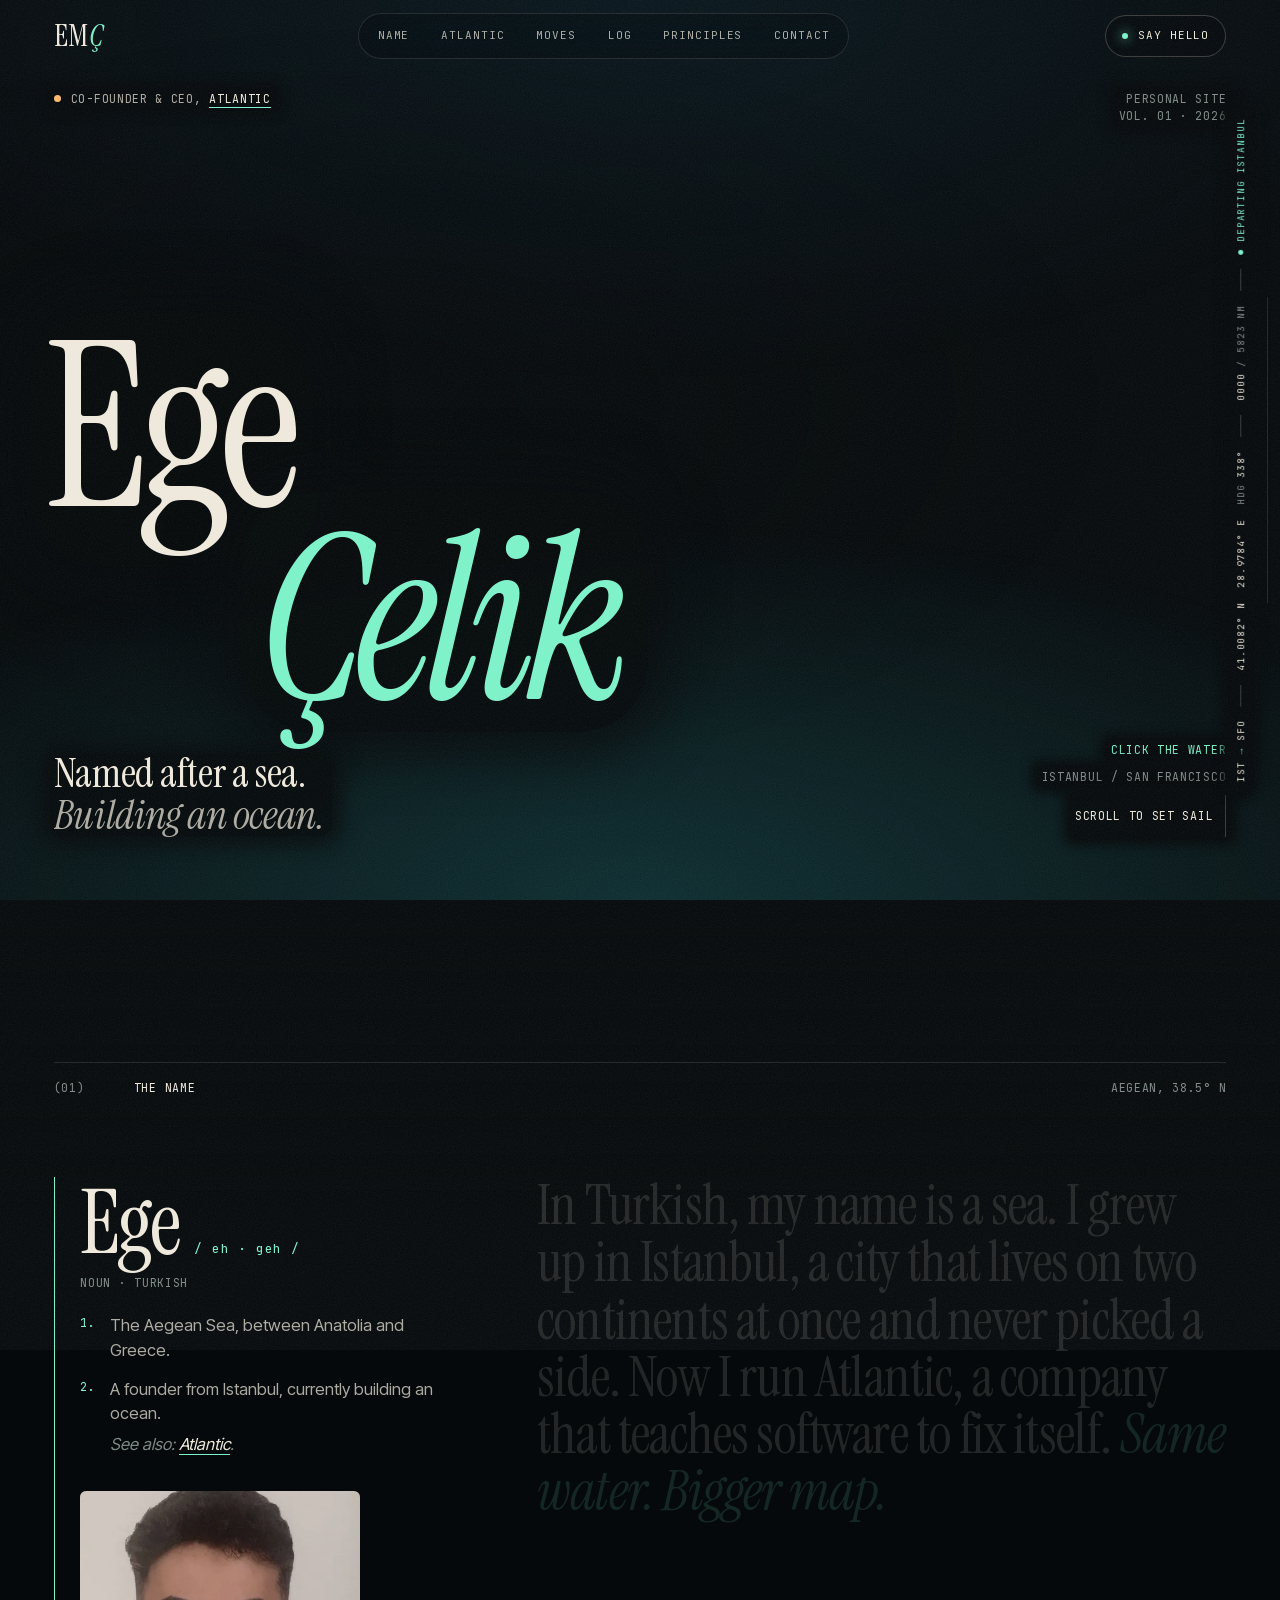
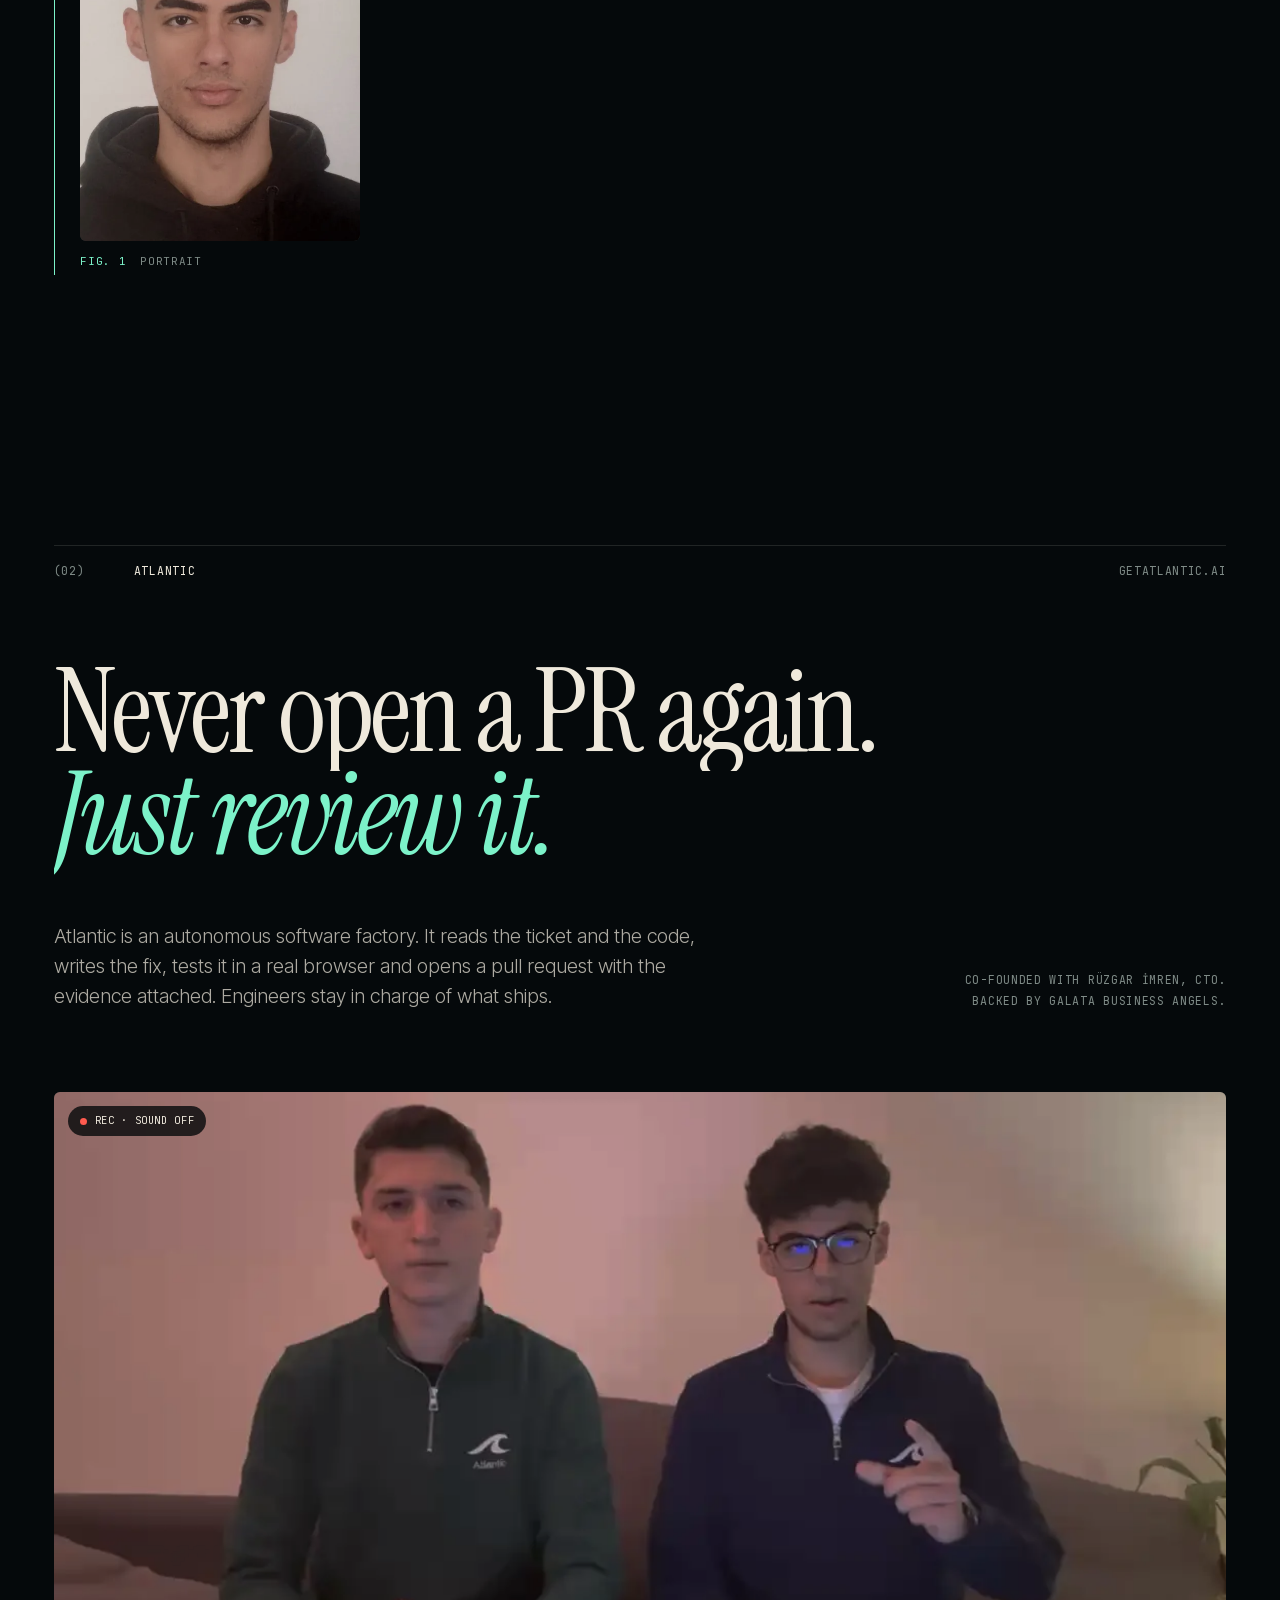
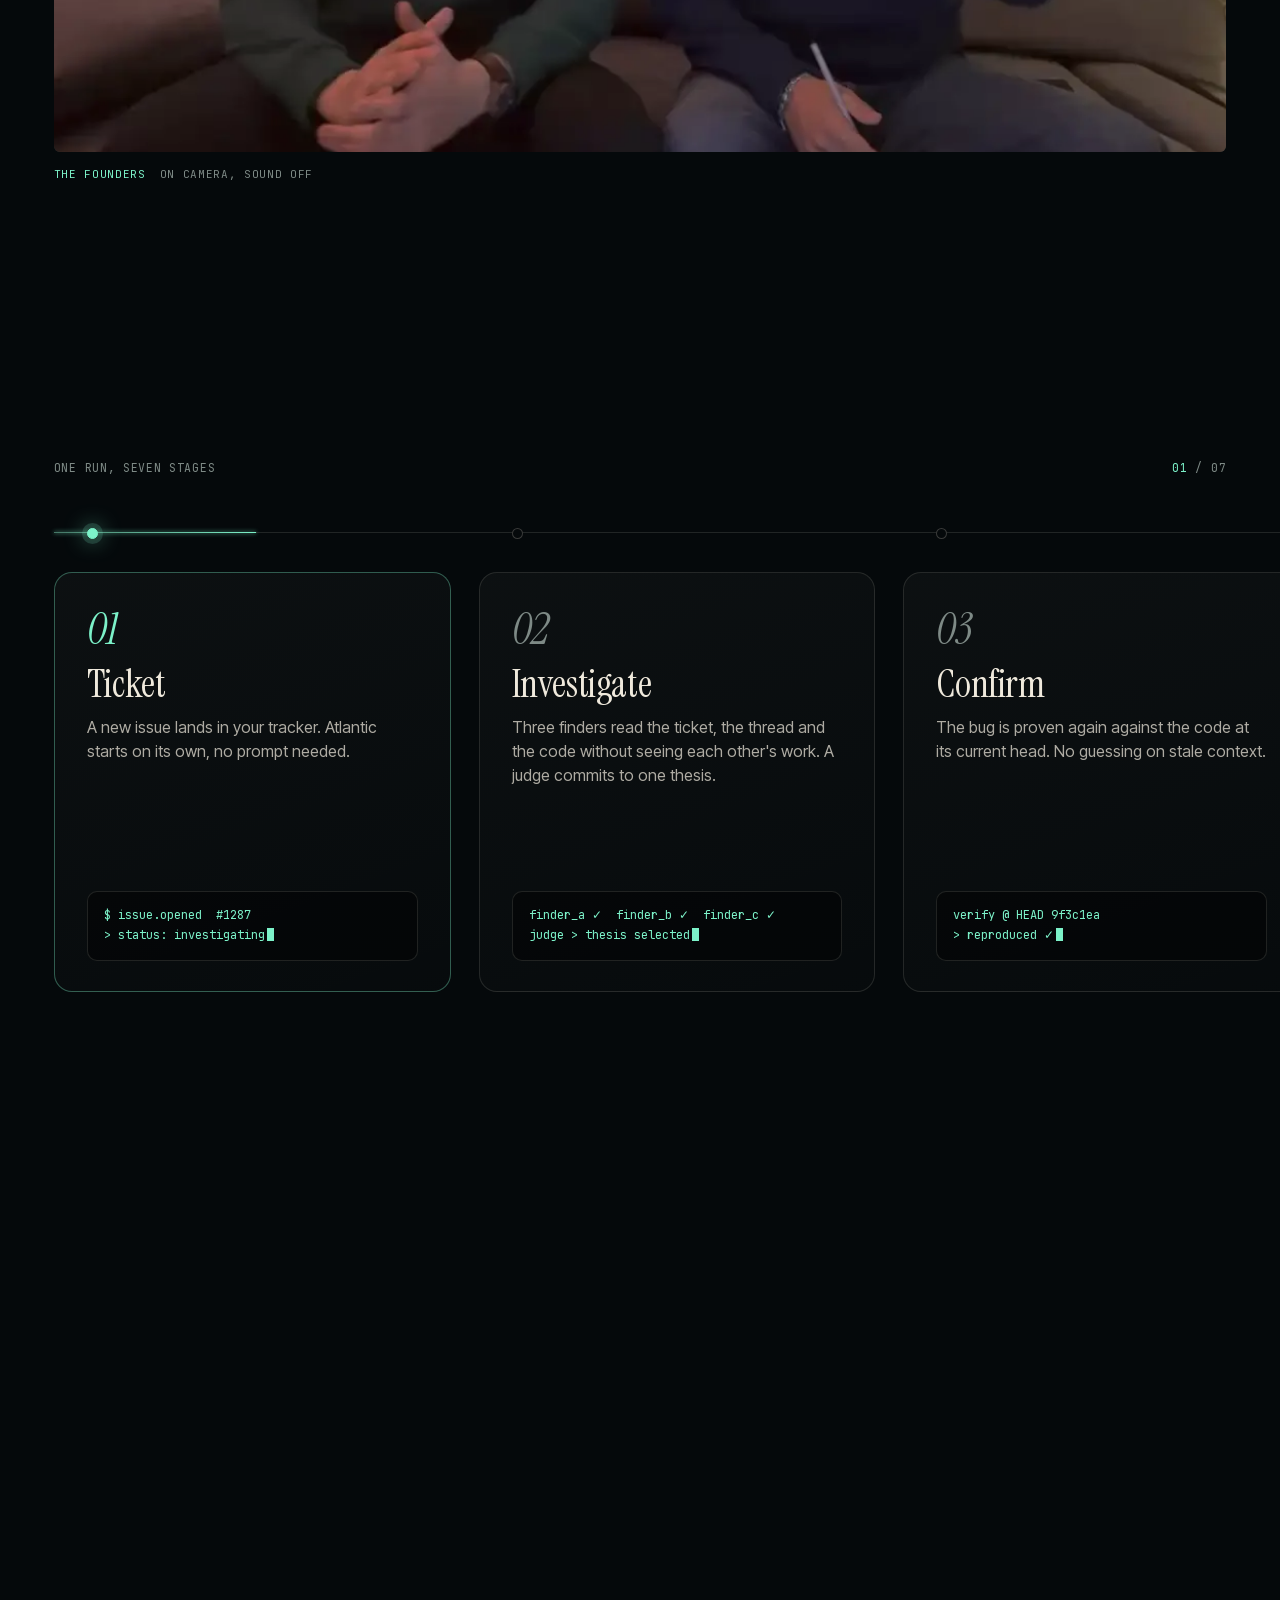
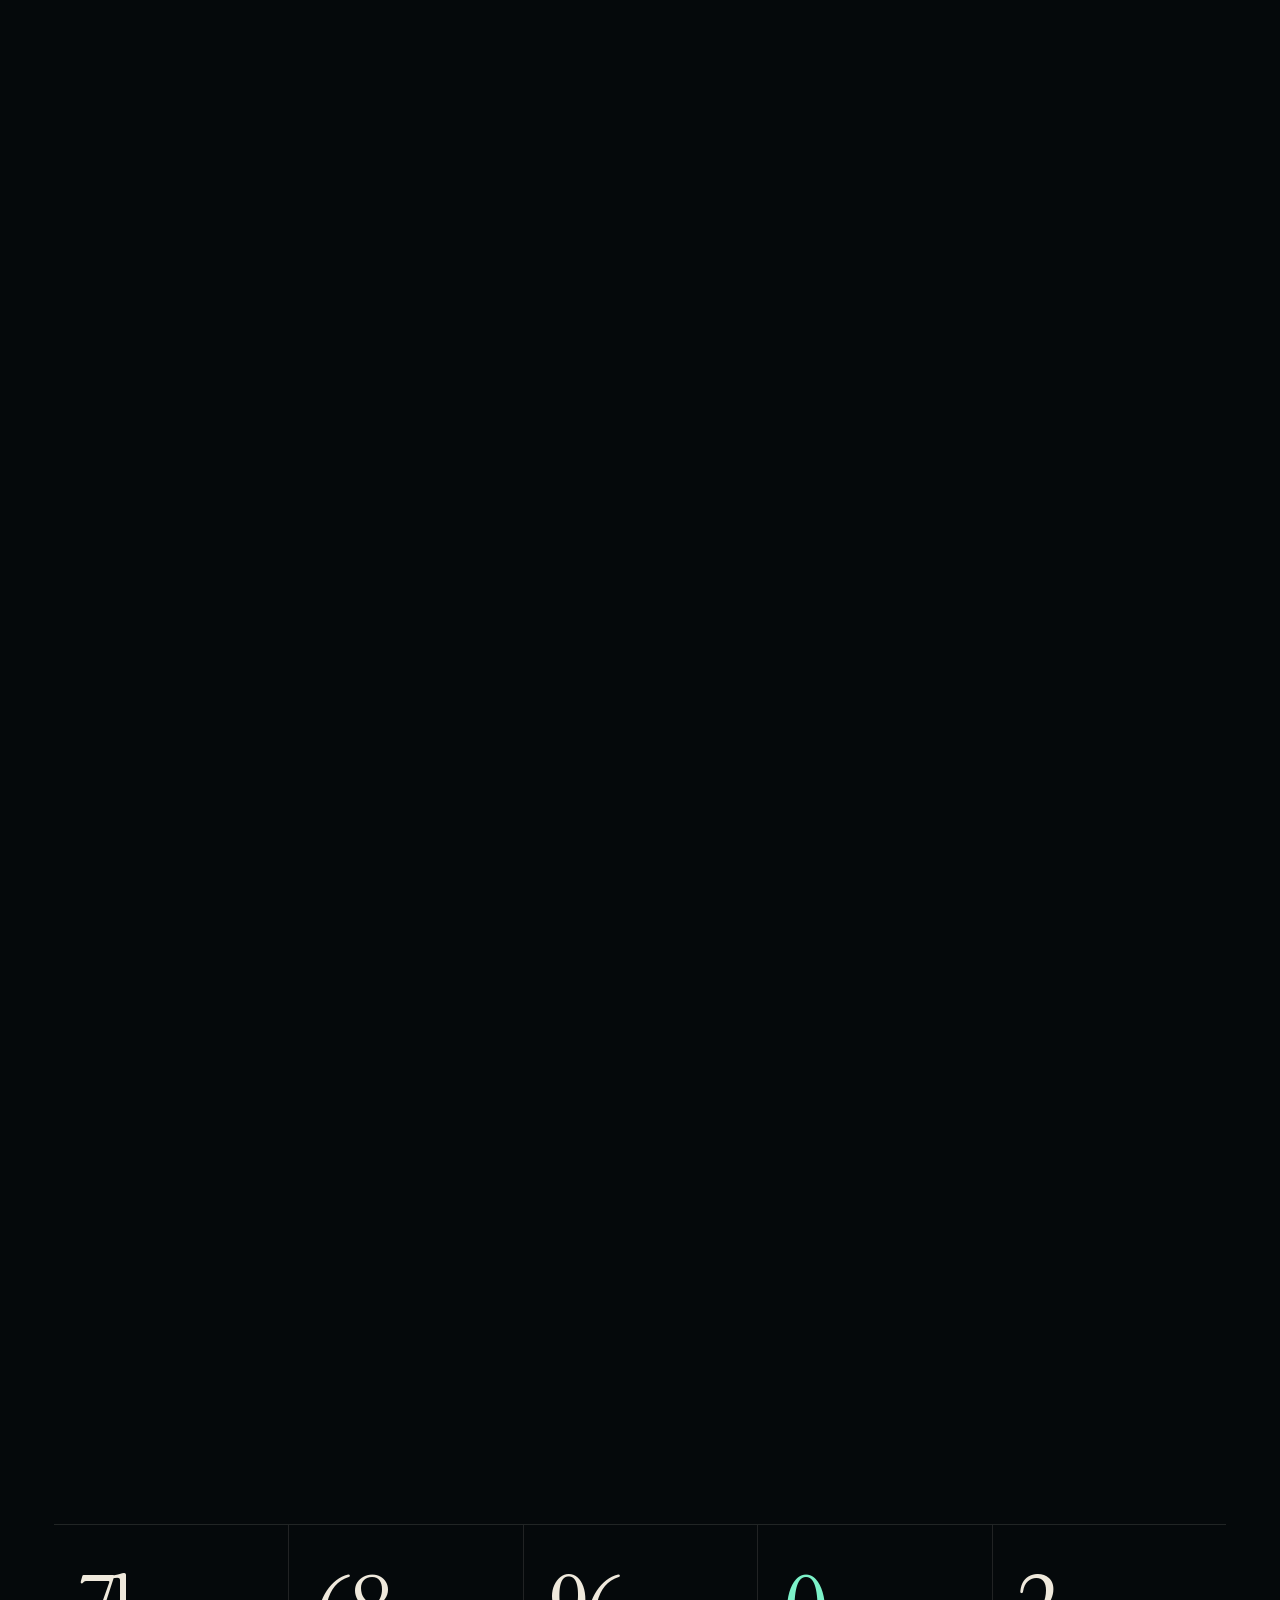
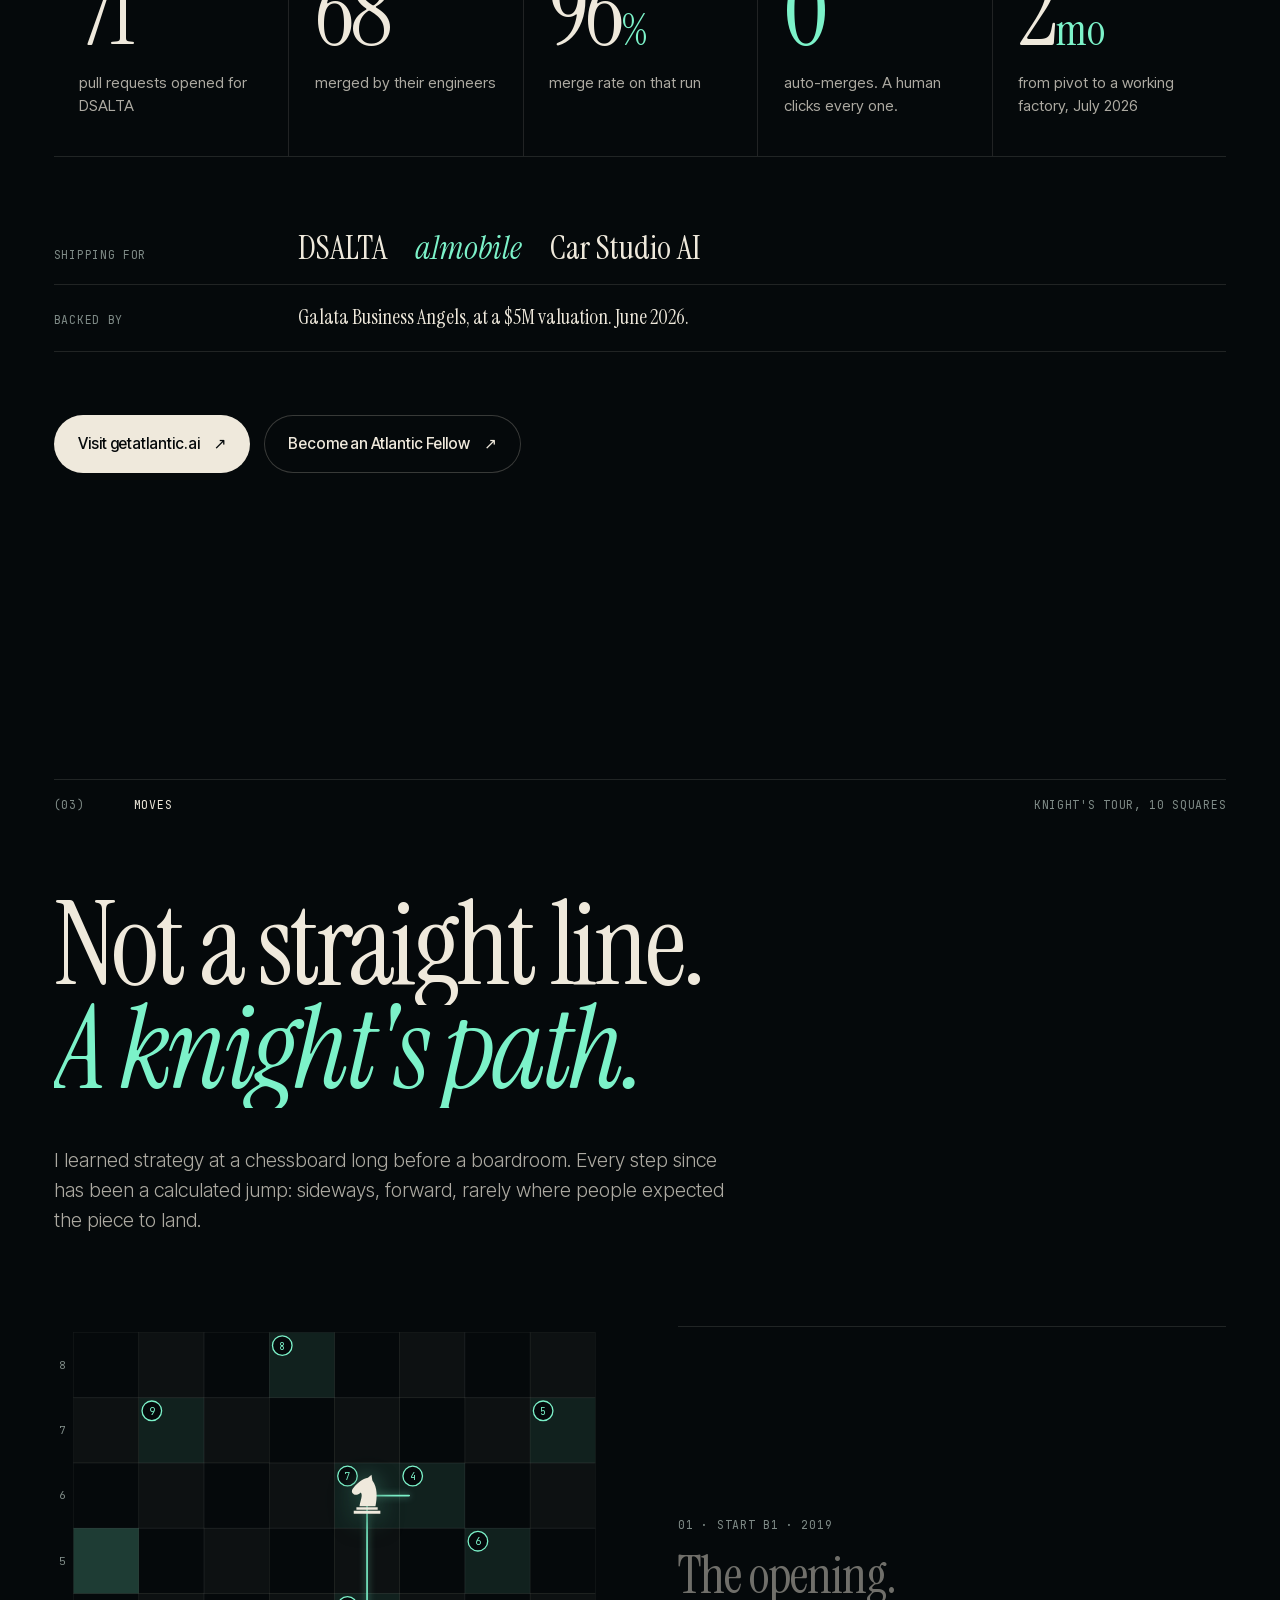
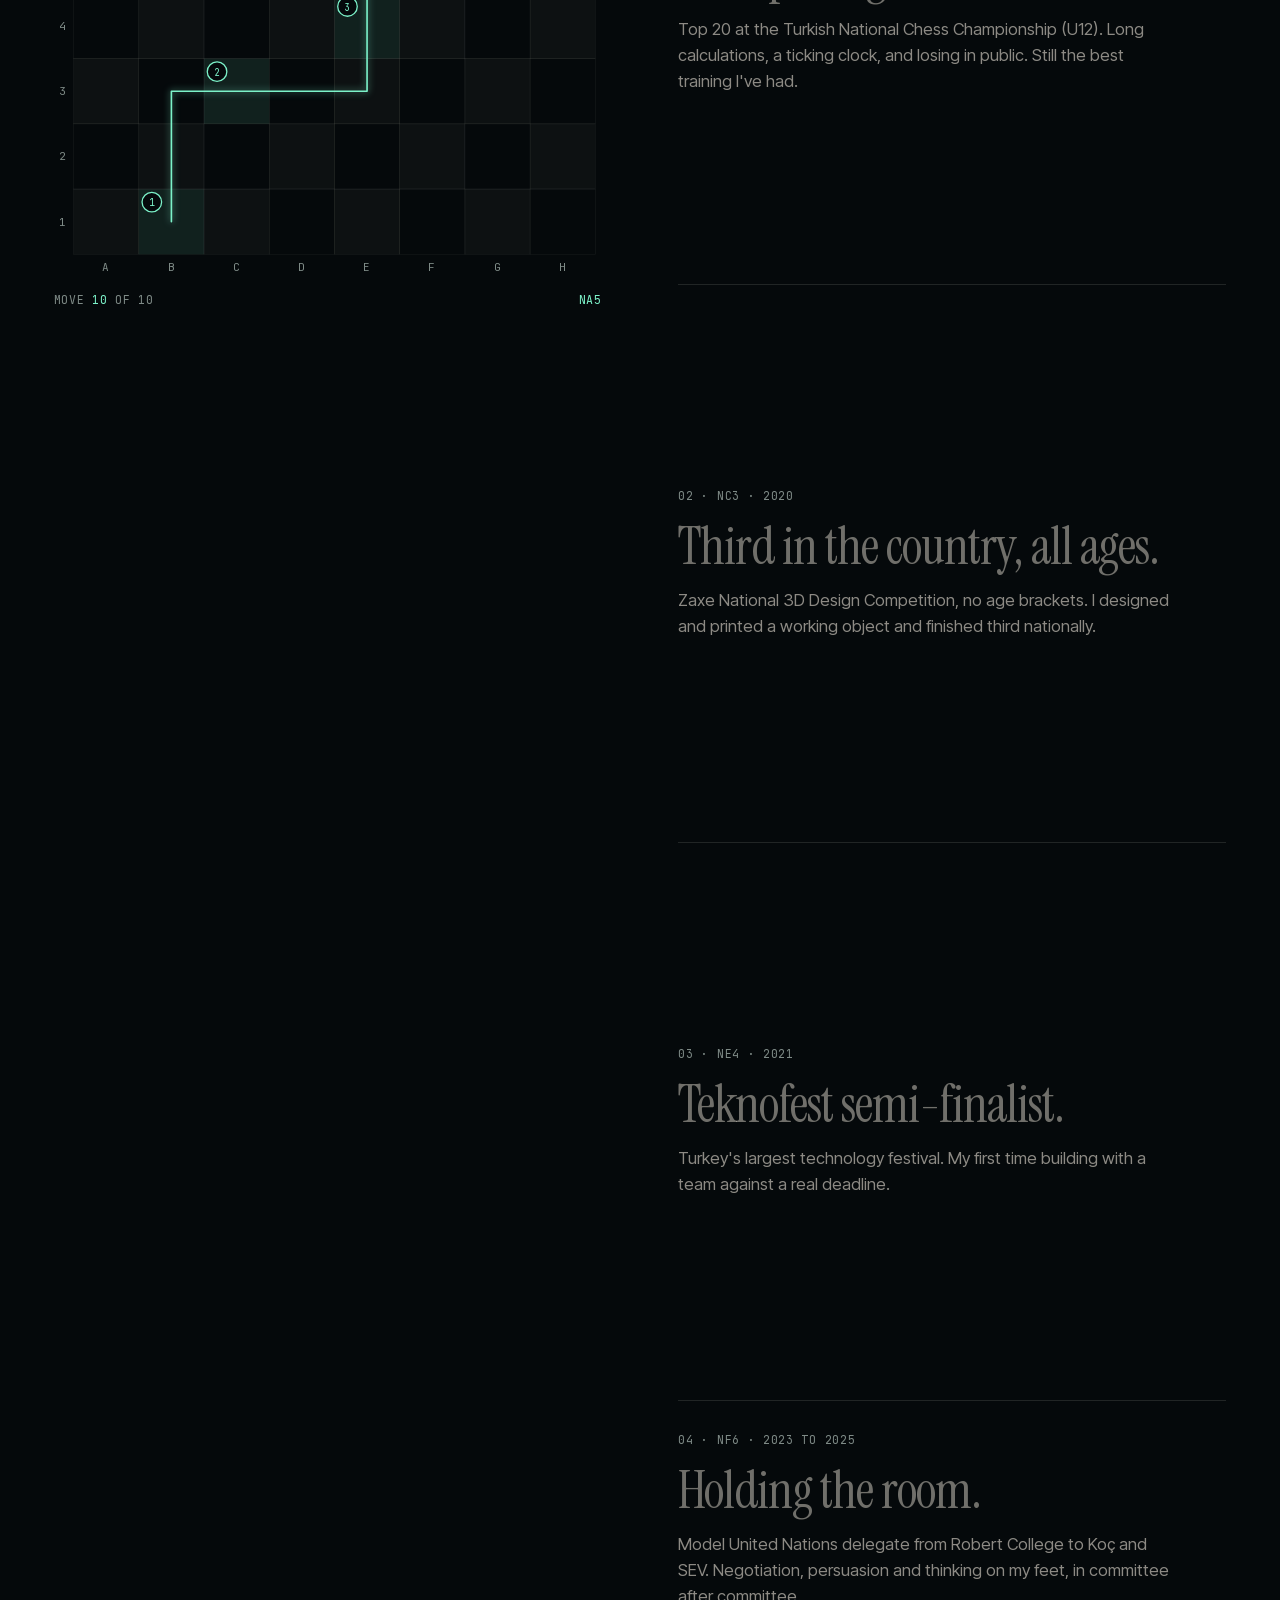
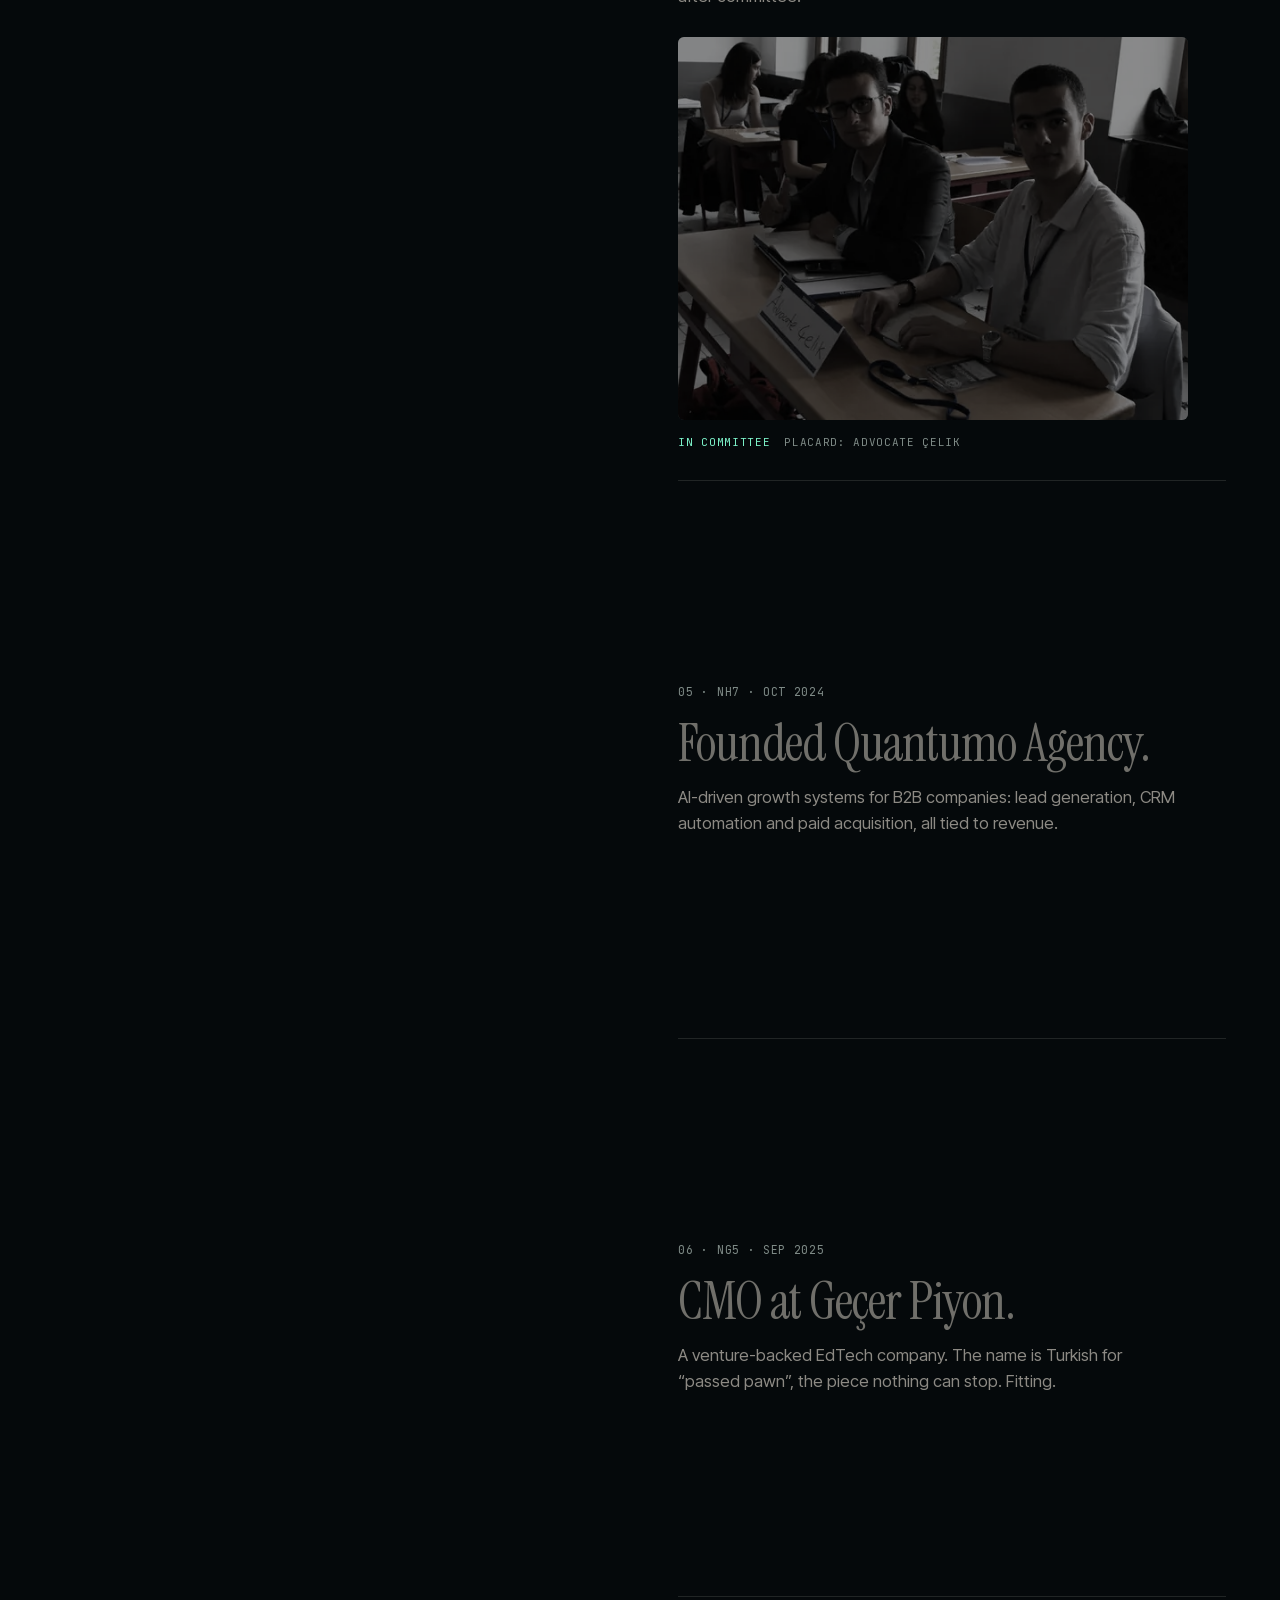
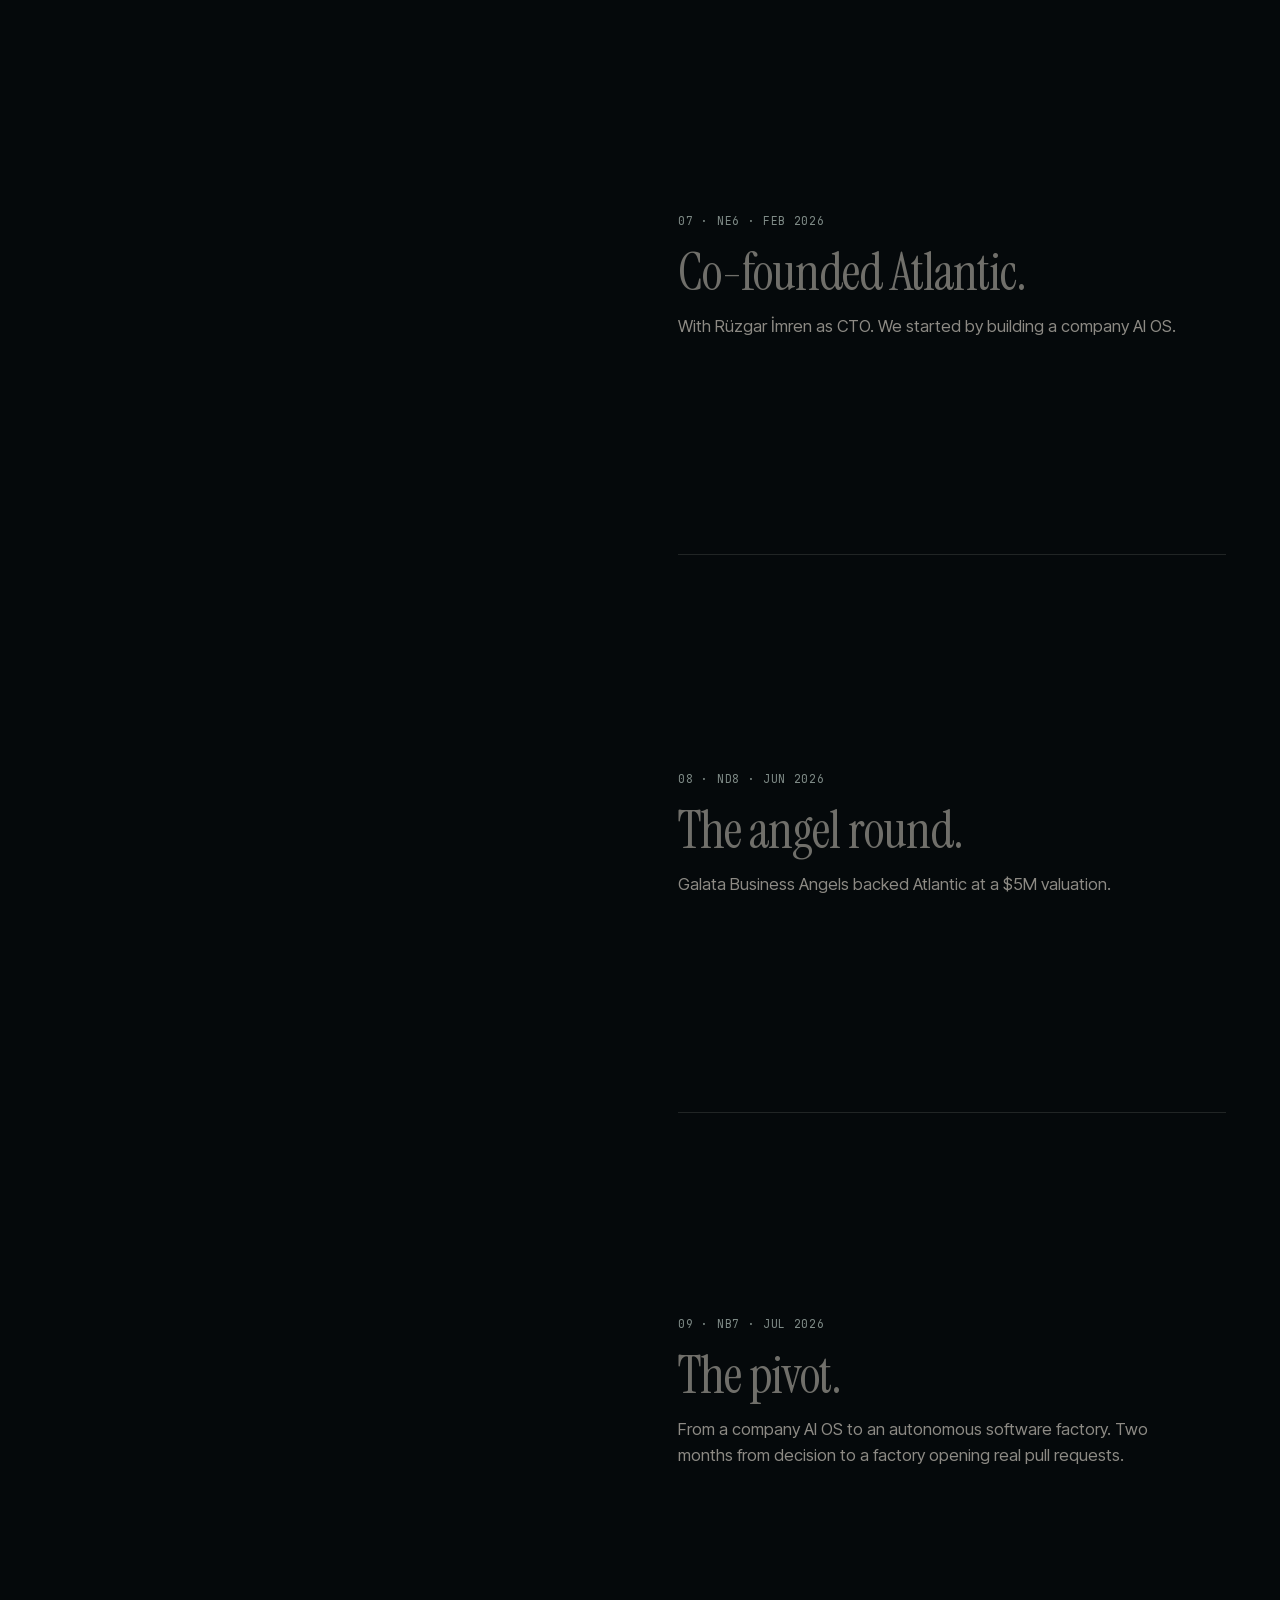
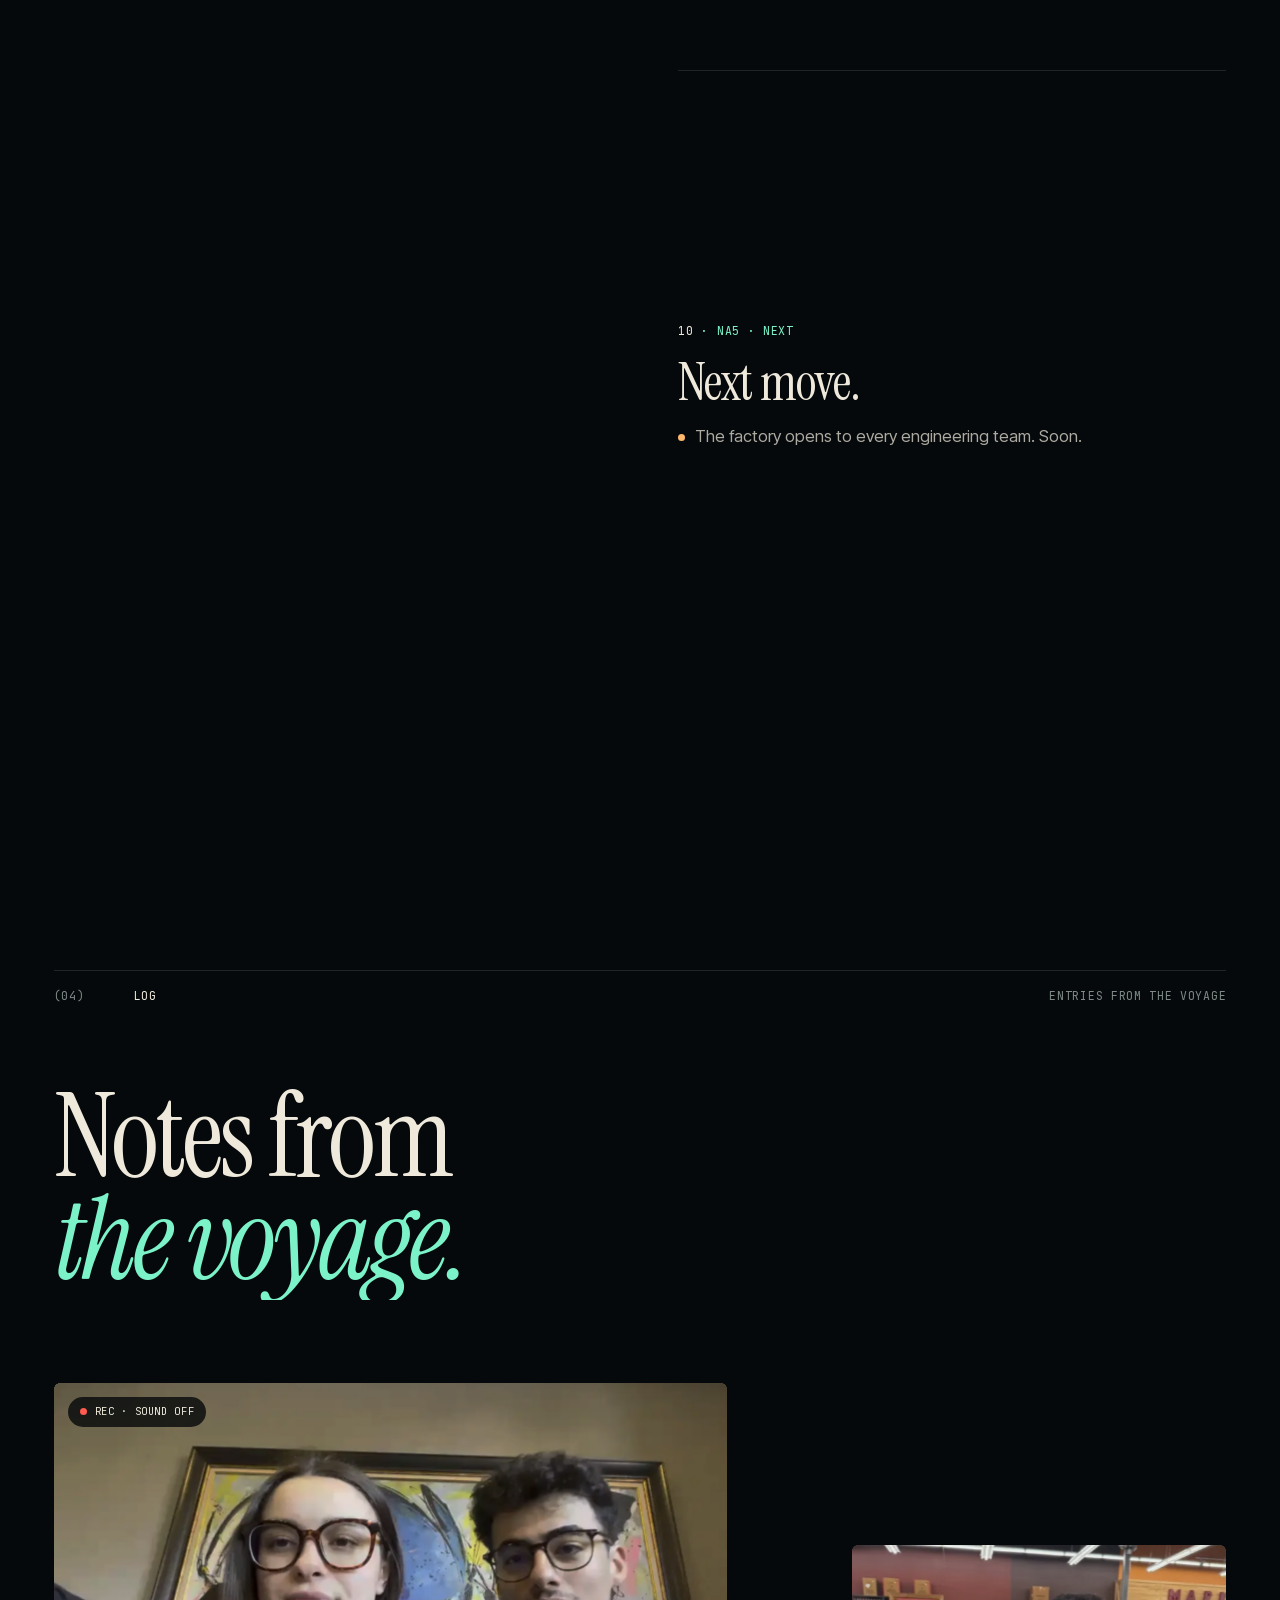
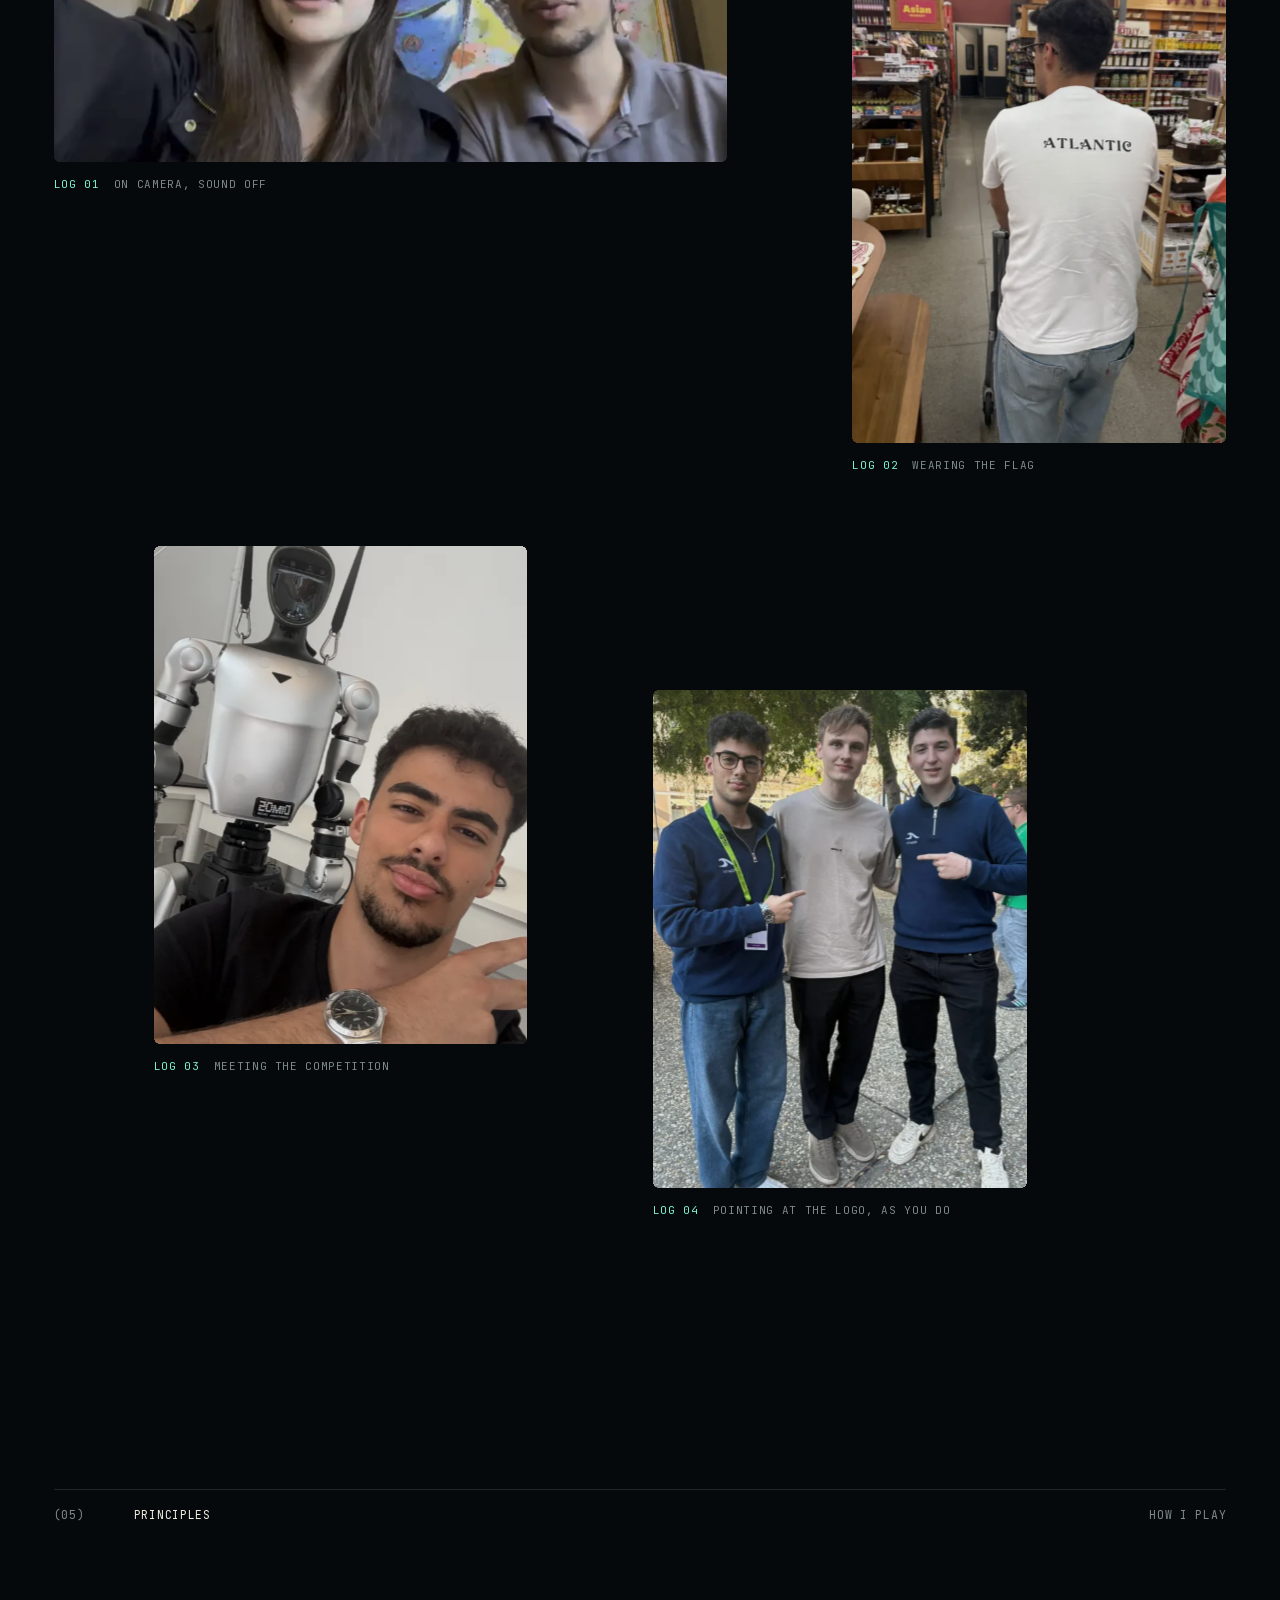
==== commit 8795b57a: "Show Ege's part of the founders film under the Atlantic headline Cut 45.2 to 84.0 s of the original " ====
--- a/index.html
+++ b/index.html
@@ -161,7 +161,7 @@
     </div>
     <figure class="fig reel">
       <div class="media media--169">
-        <video data-src="media/founders.mp4" poster="media/founders-poster.webp" muted playsinline loop preload="none" disablepictureinpicture disableremoteplayback aria-label="Film without sound: two people in Atlantic quarter-zips talking to the camera on a sofa" data-cursor="No sound"></video>
+        <video data-src="media/founders-cut.mp4" poster="media/founders-cut-poster.webp" muted playsinline loop preload="none" disablepictureinpicture disableremoteplayback aria-label="Film without sound: two people in Atlantic quarter-zips on a sofa, the one on the right talking to the camera" data-cursor="No sound"></video>
         <span class="rec mono" aria-hidden="true"><i></i>Rec · sound off</span>
       </div>
       <figcaption class="media__cap mono"><b>The founders</b><span>On camera, sound off</span></figcaption>
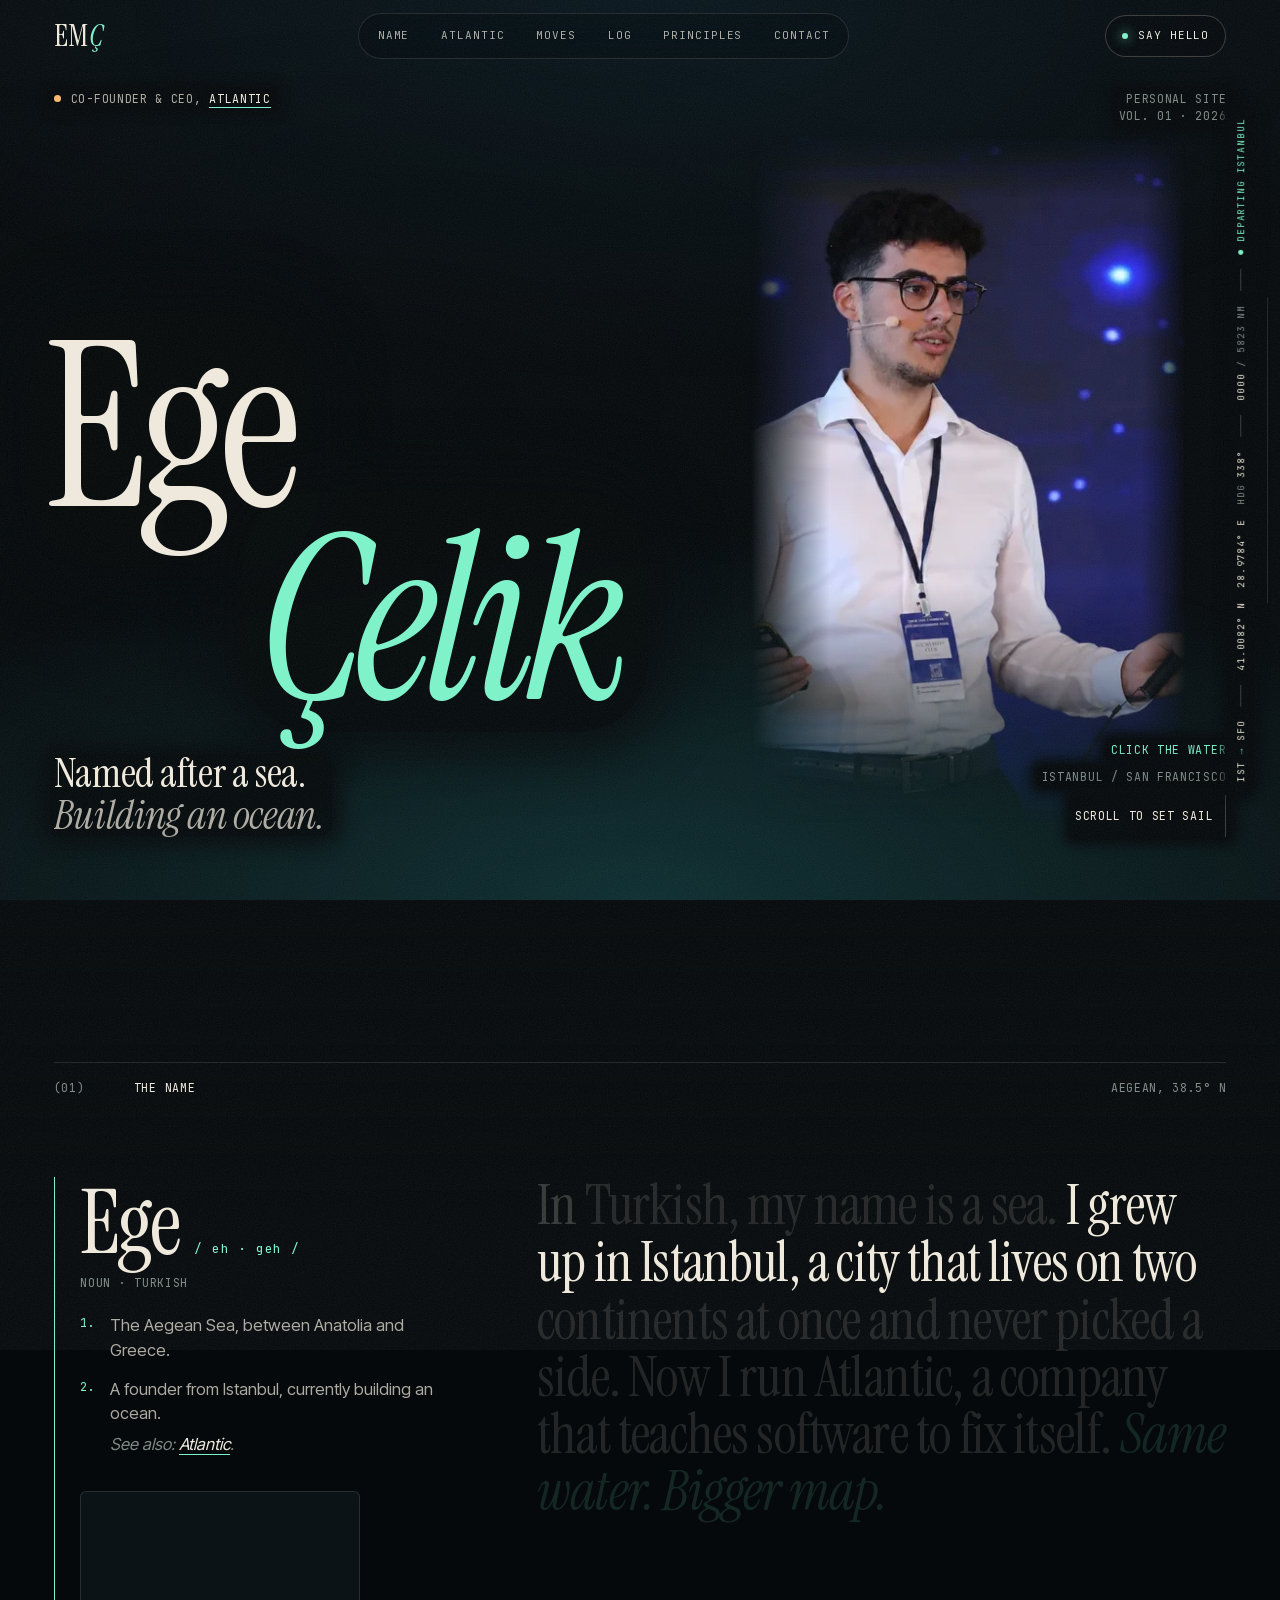
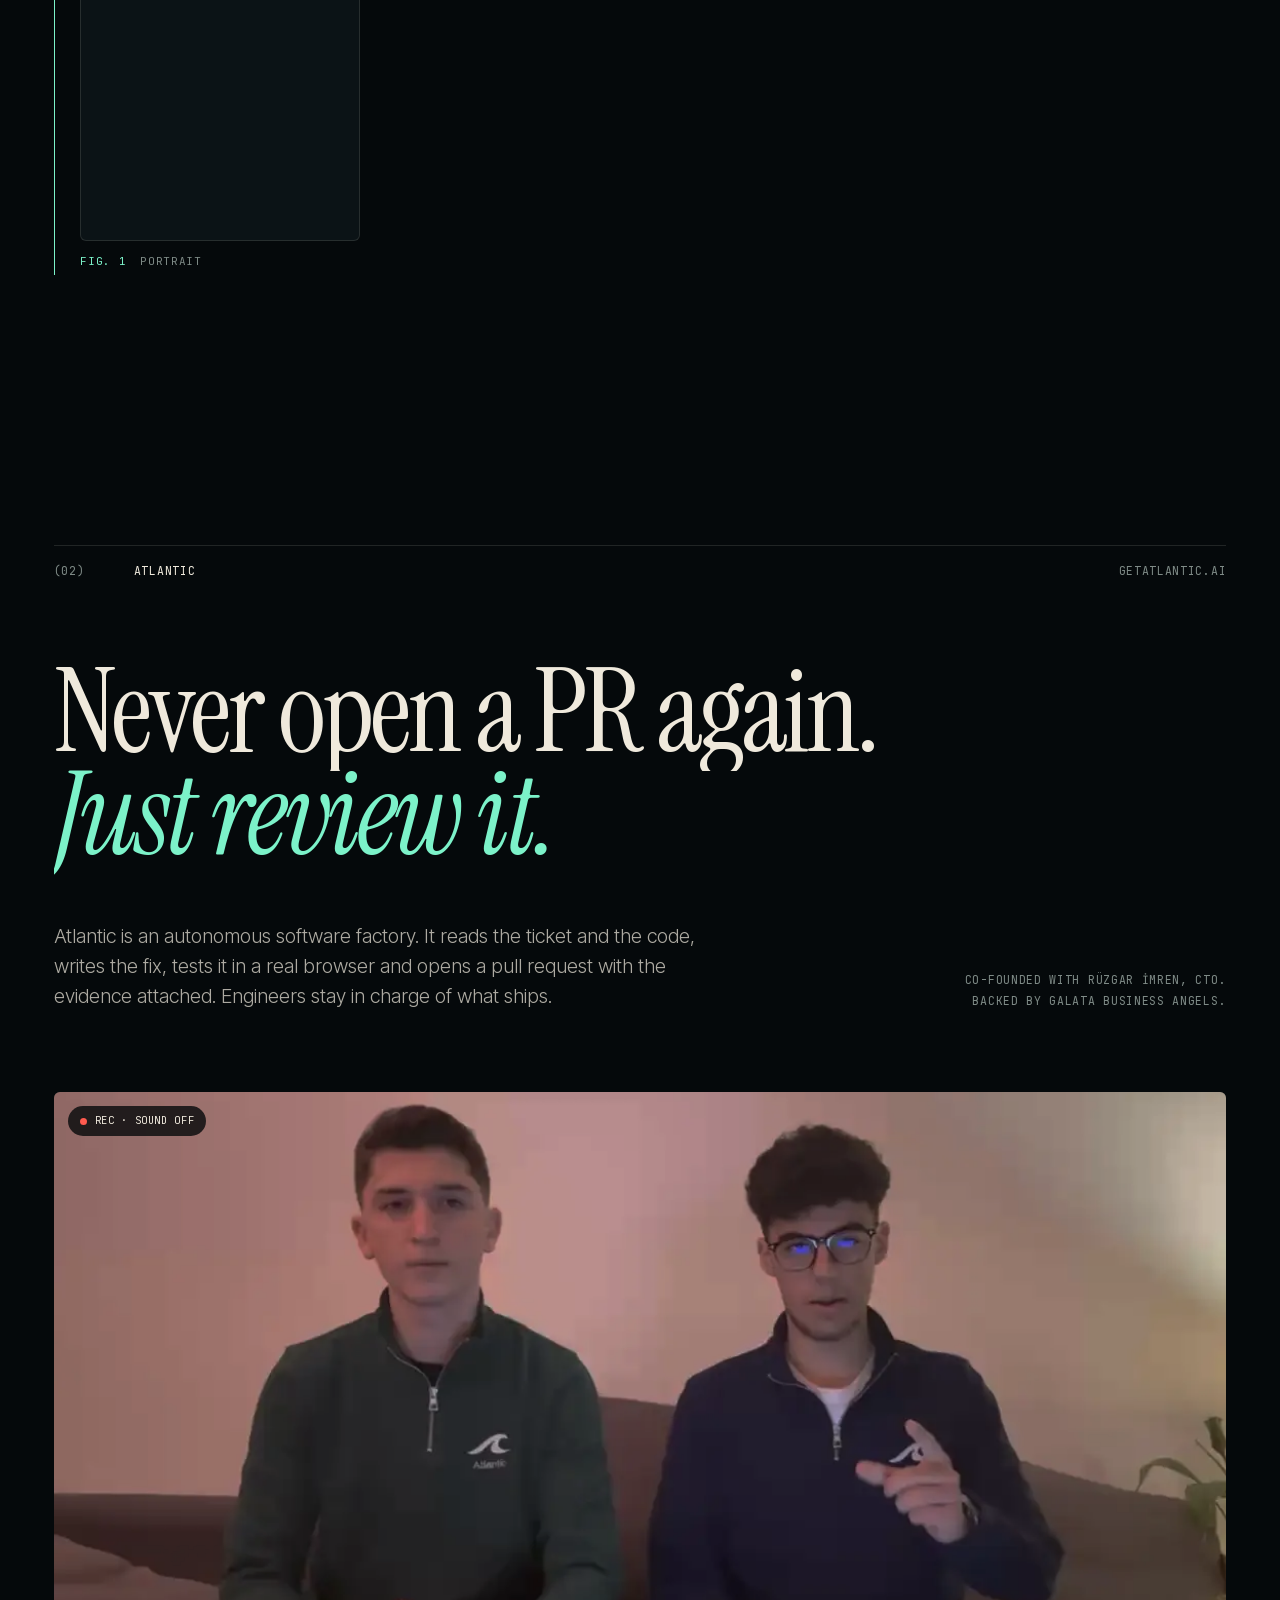
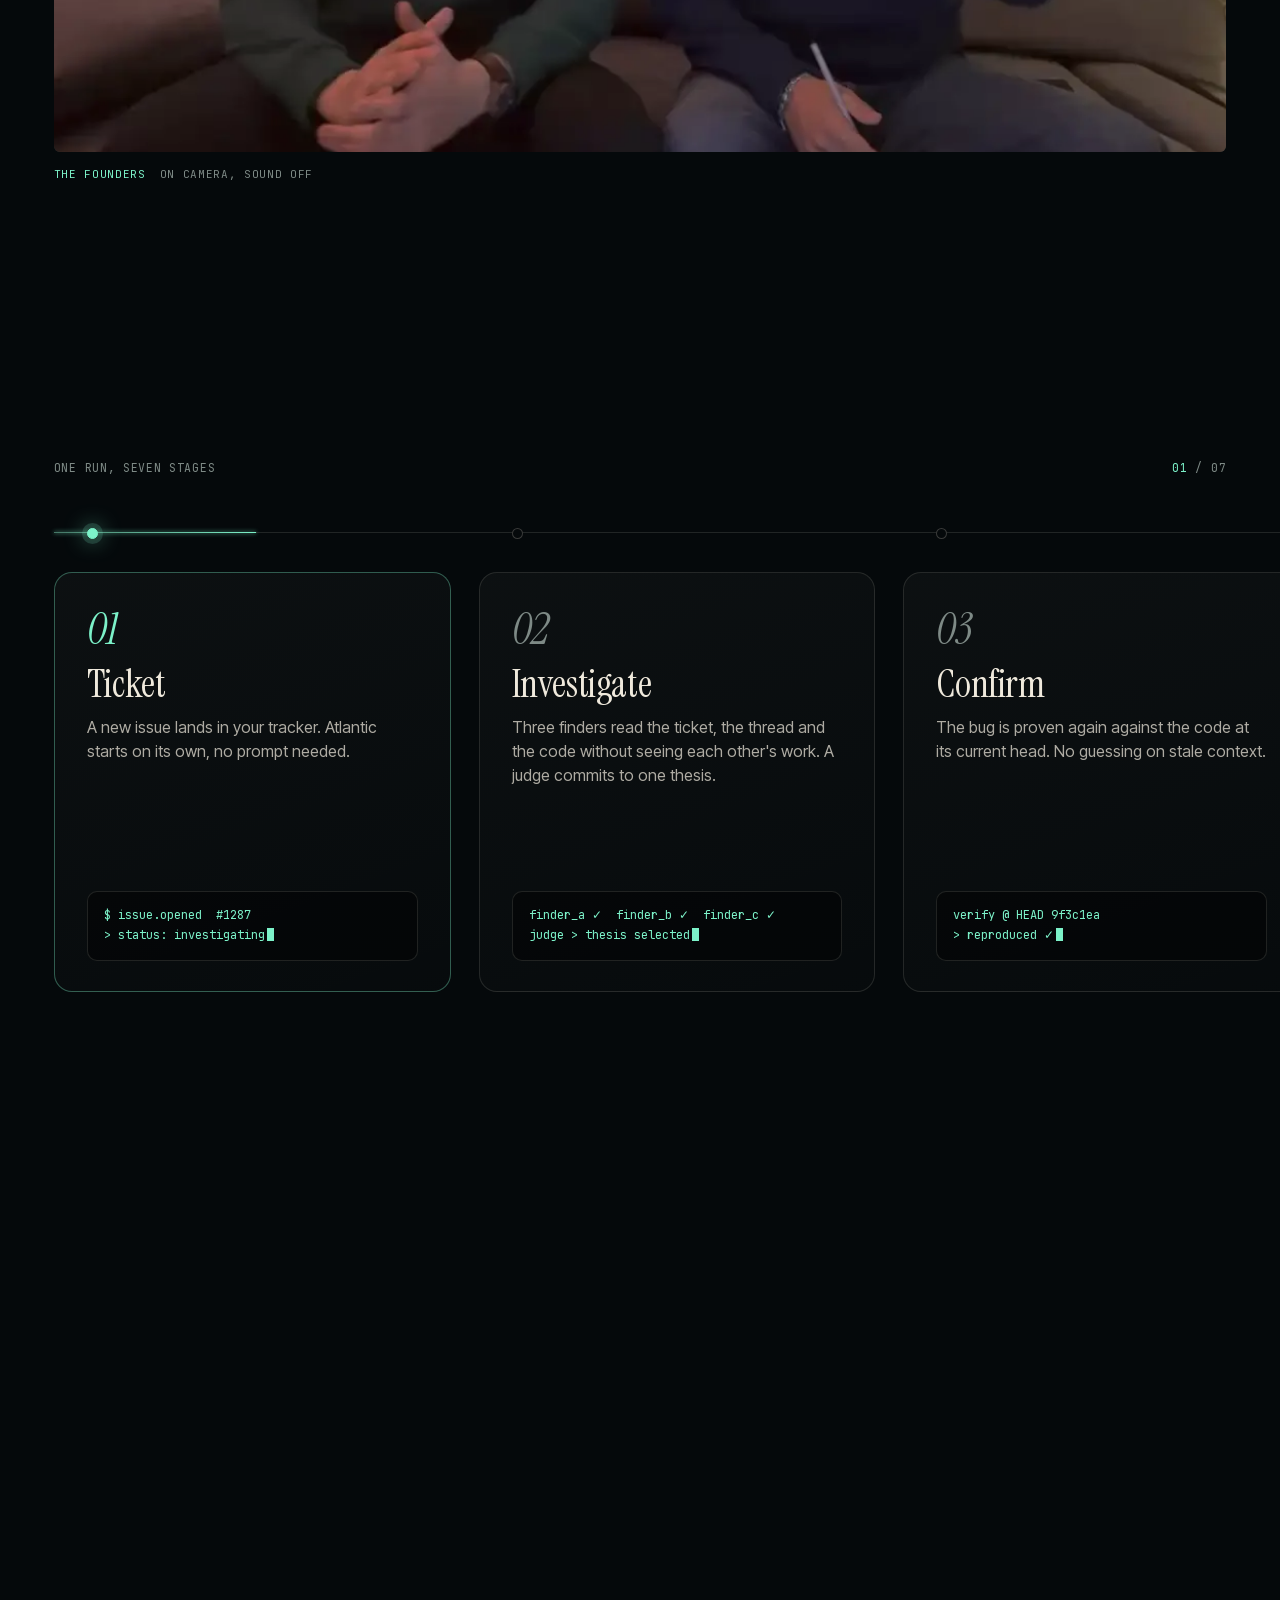
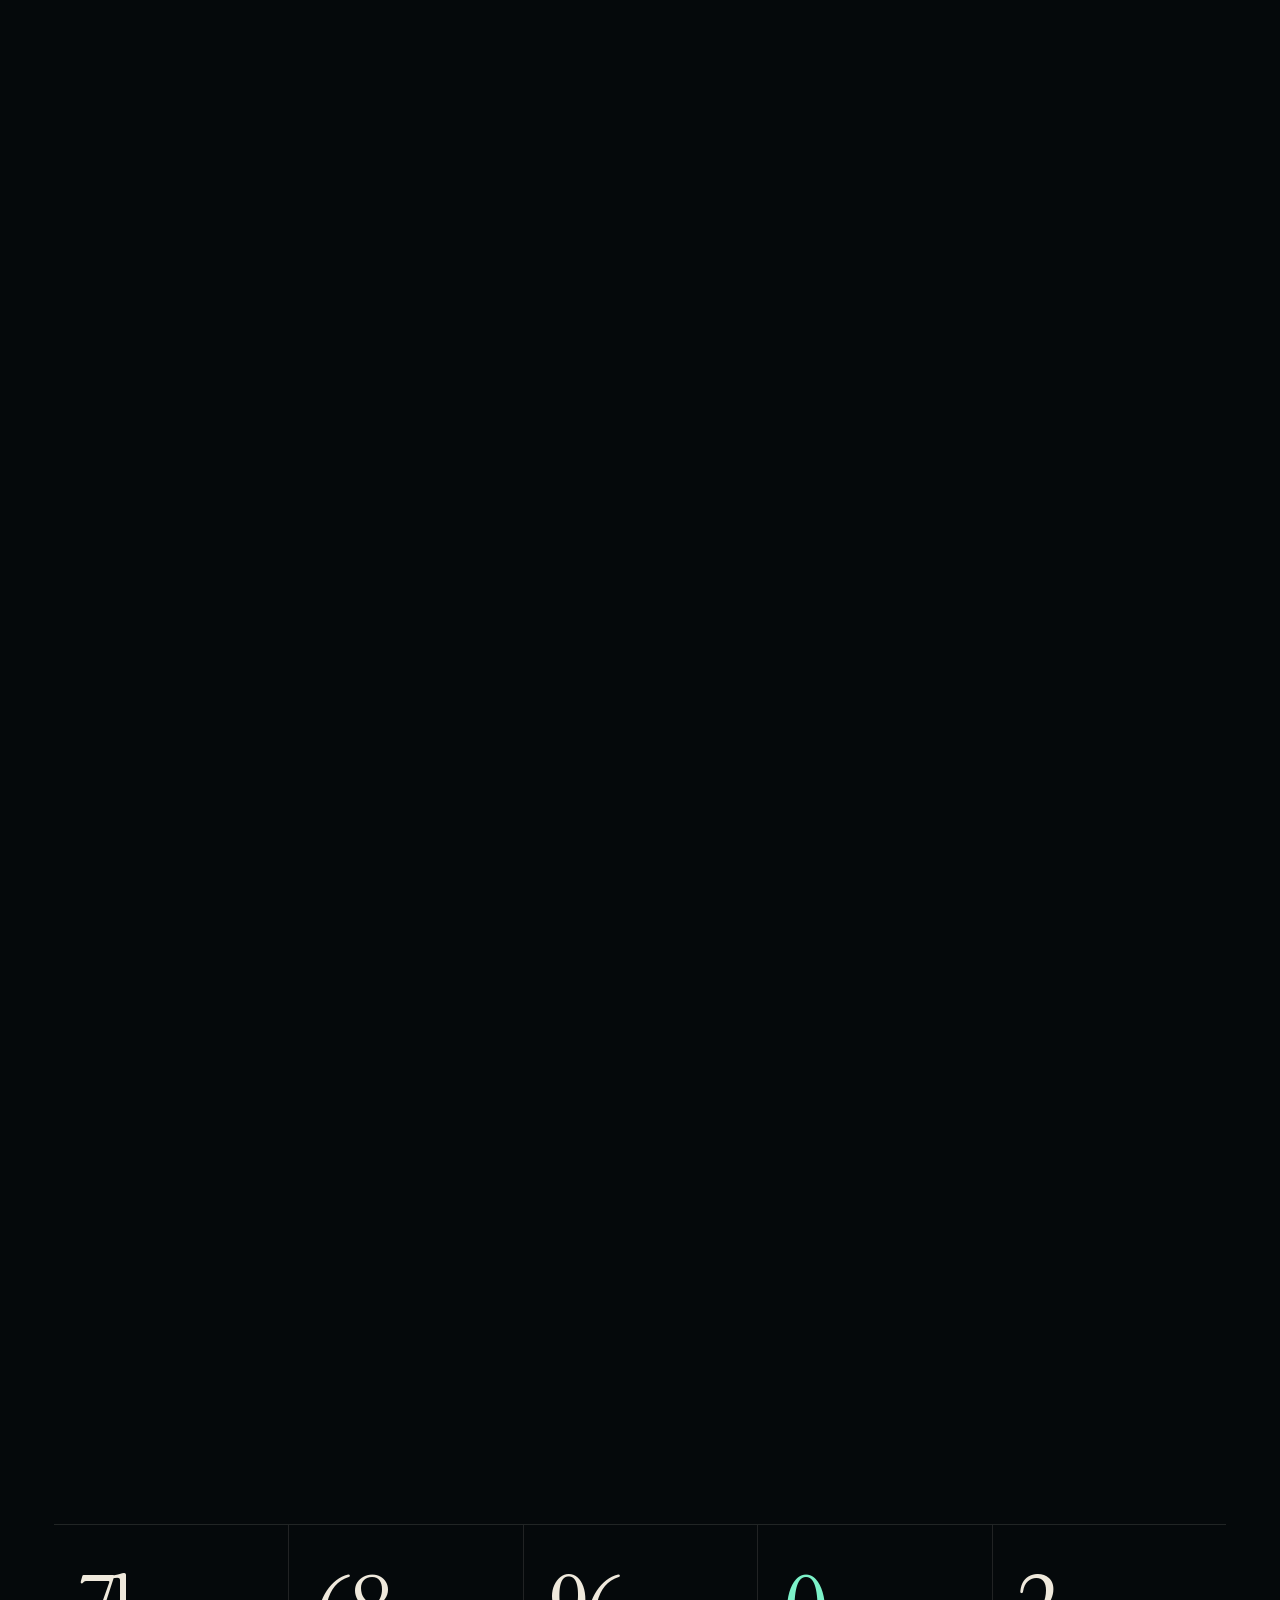
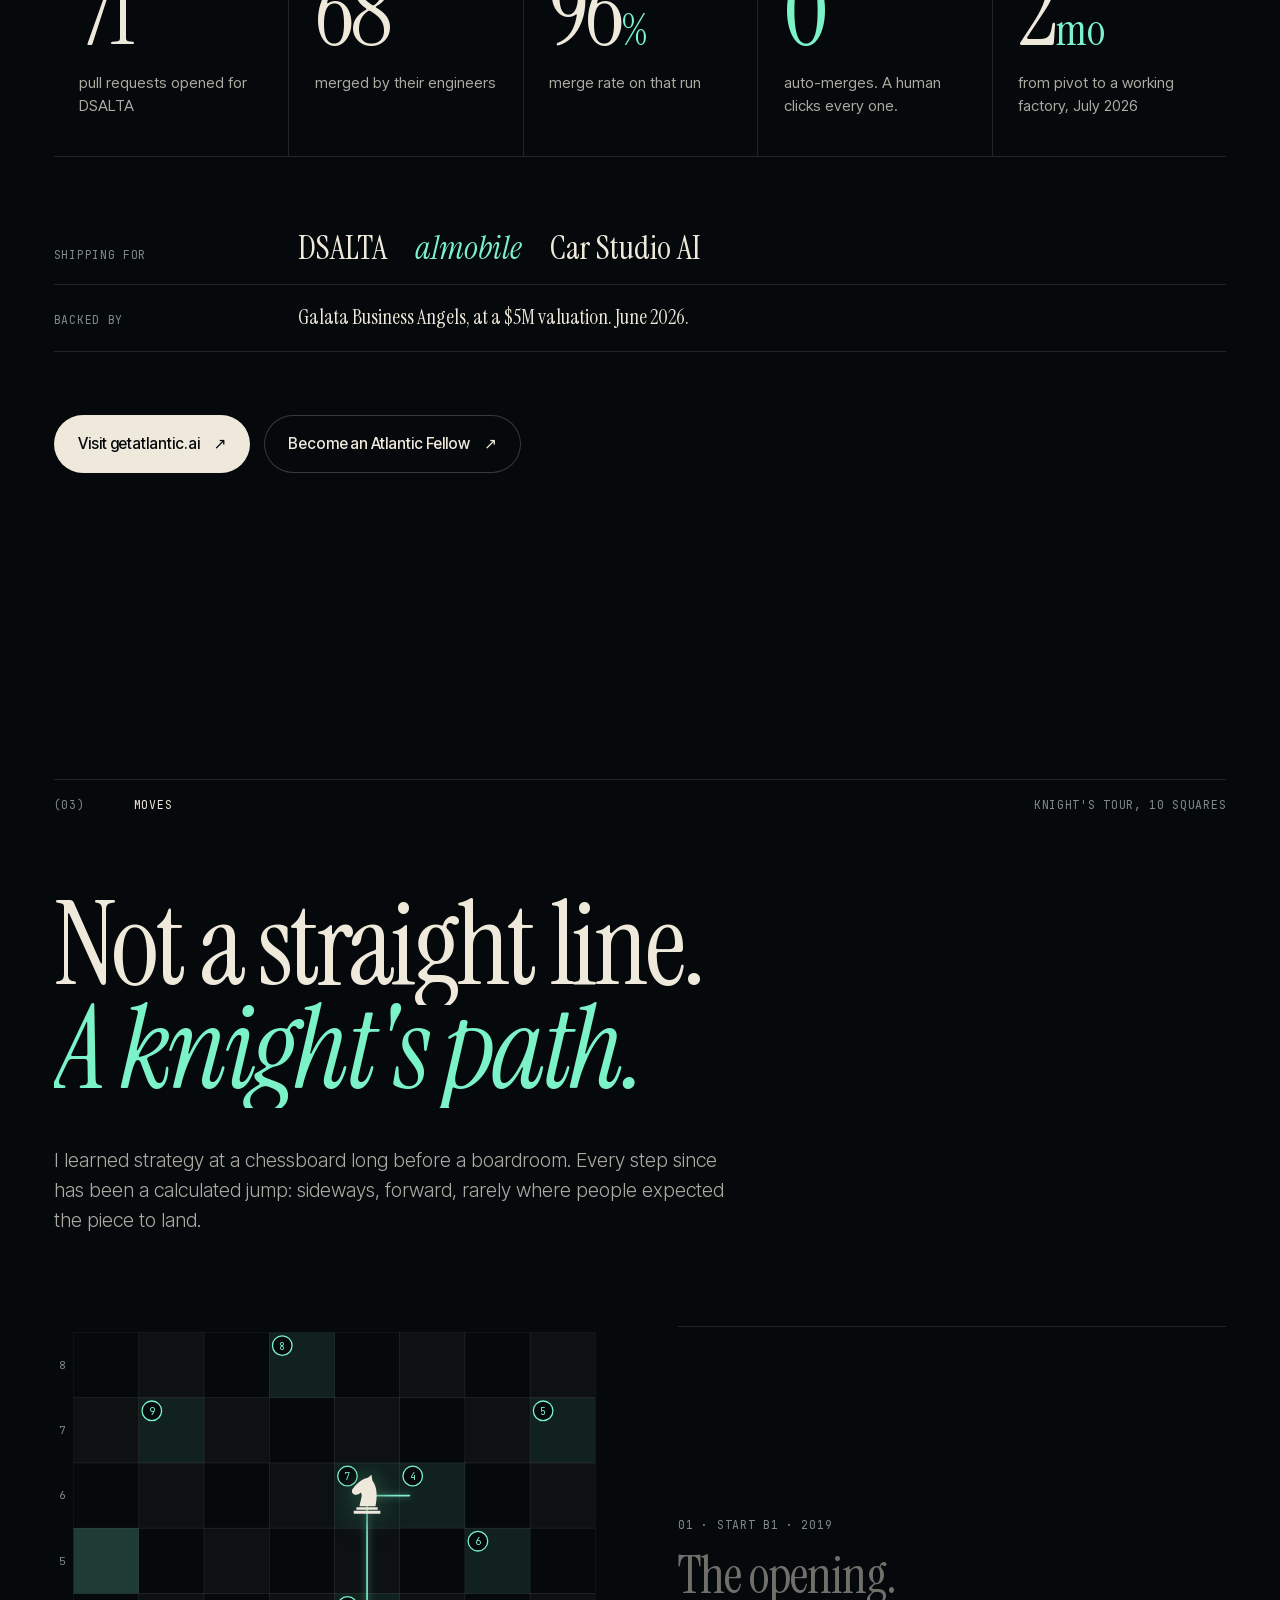
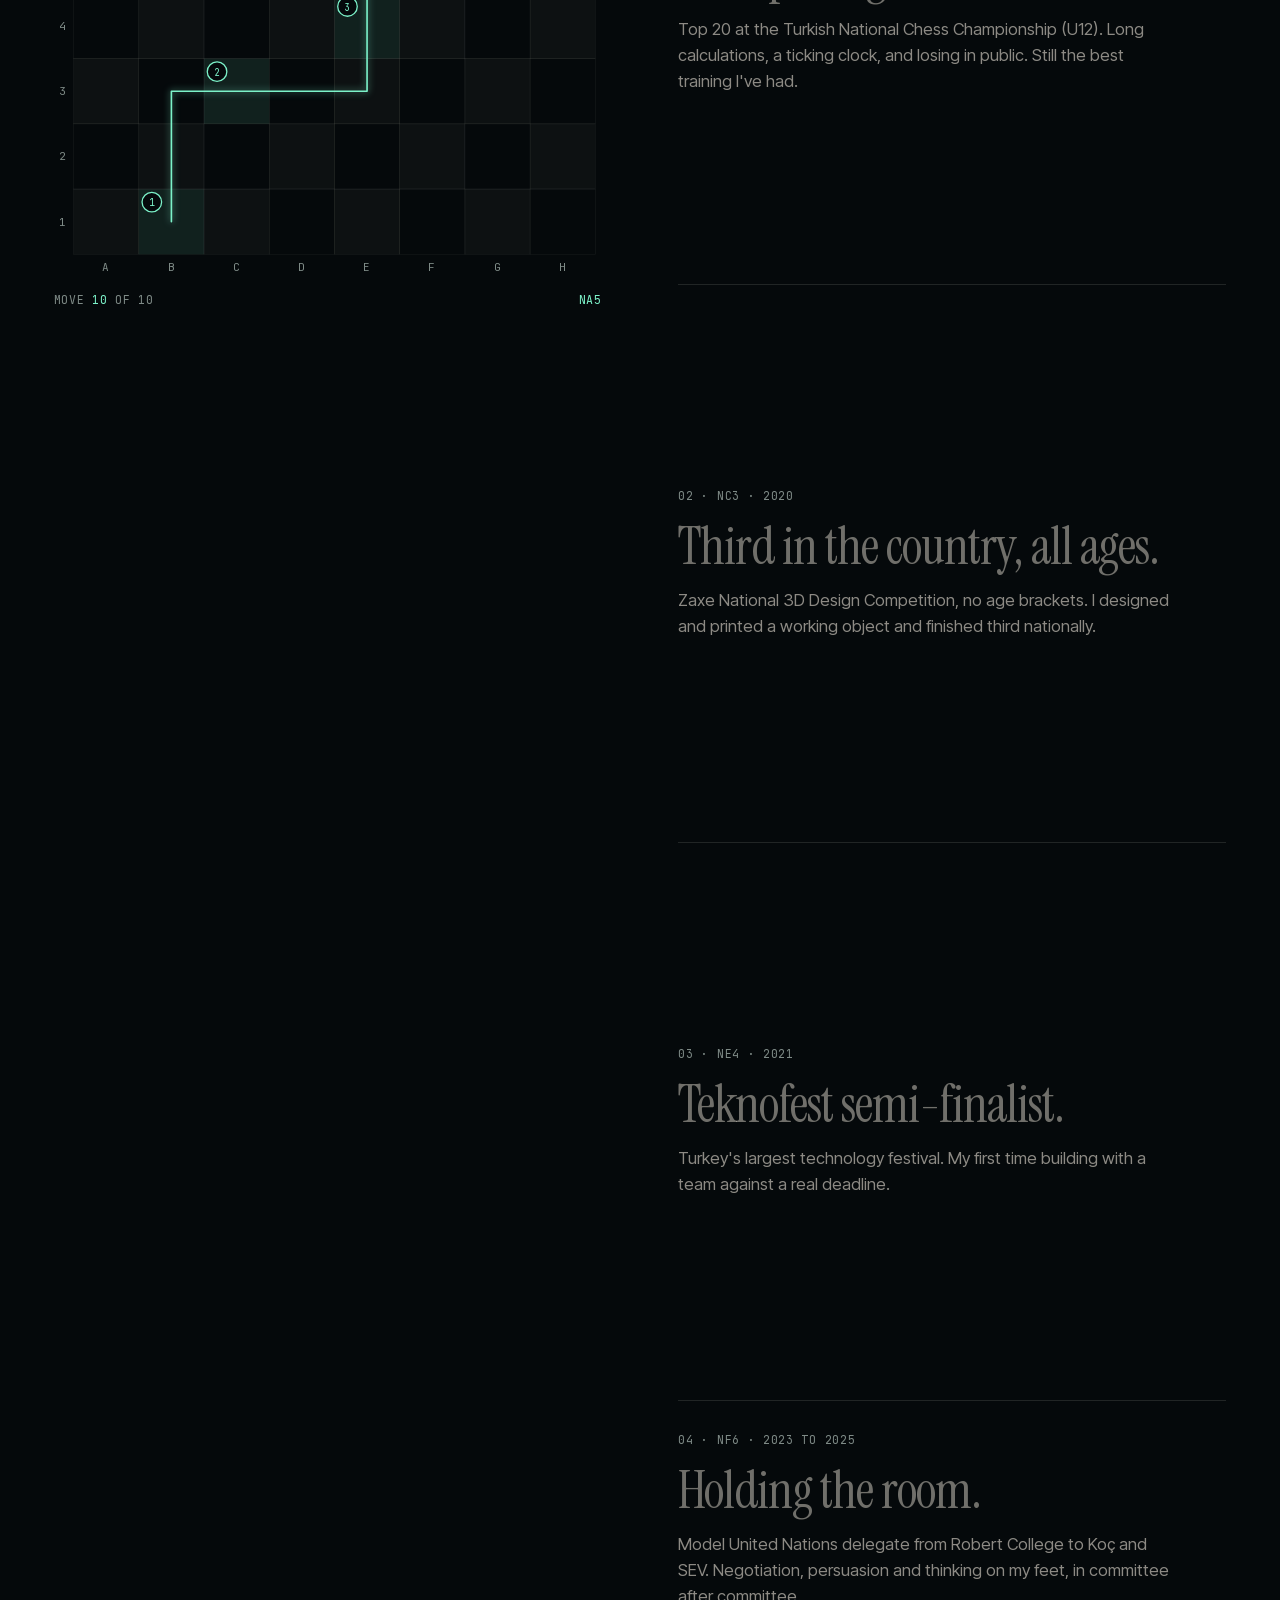
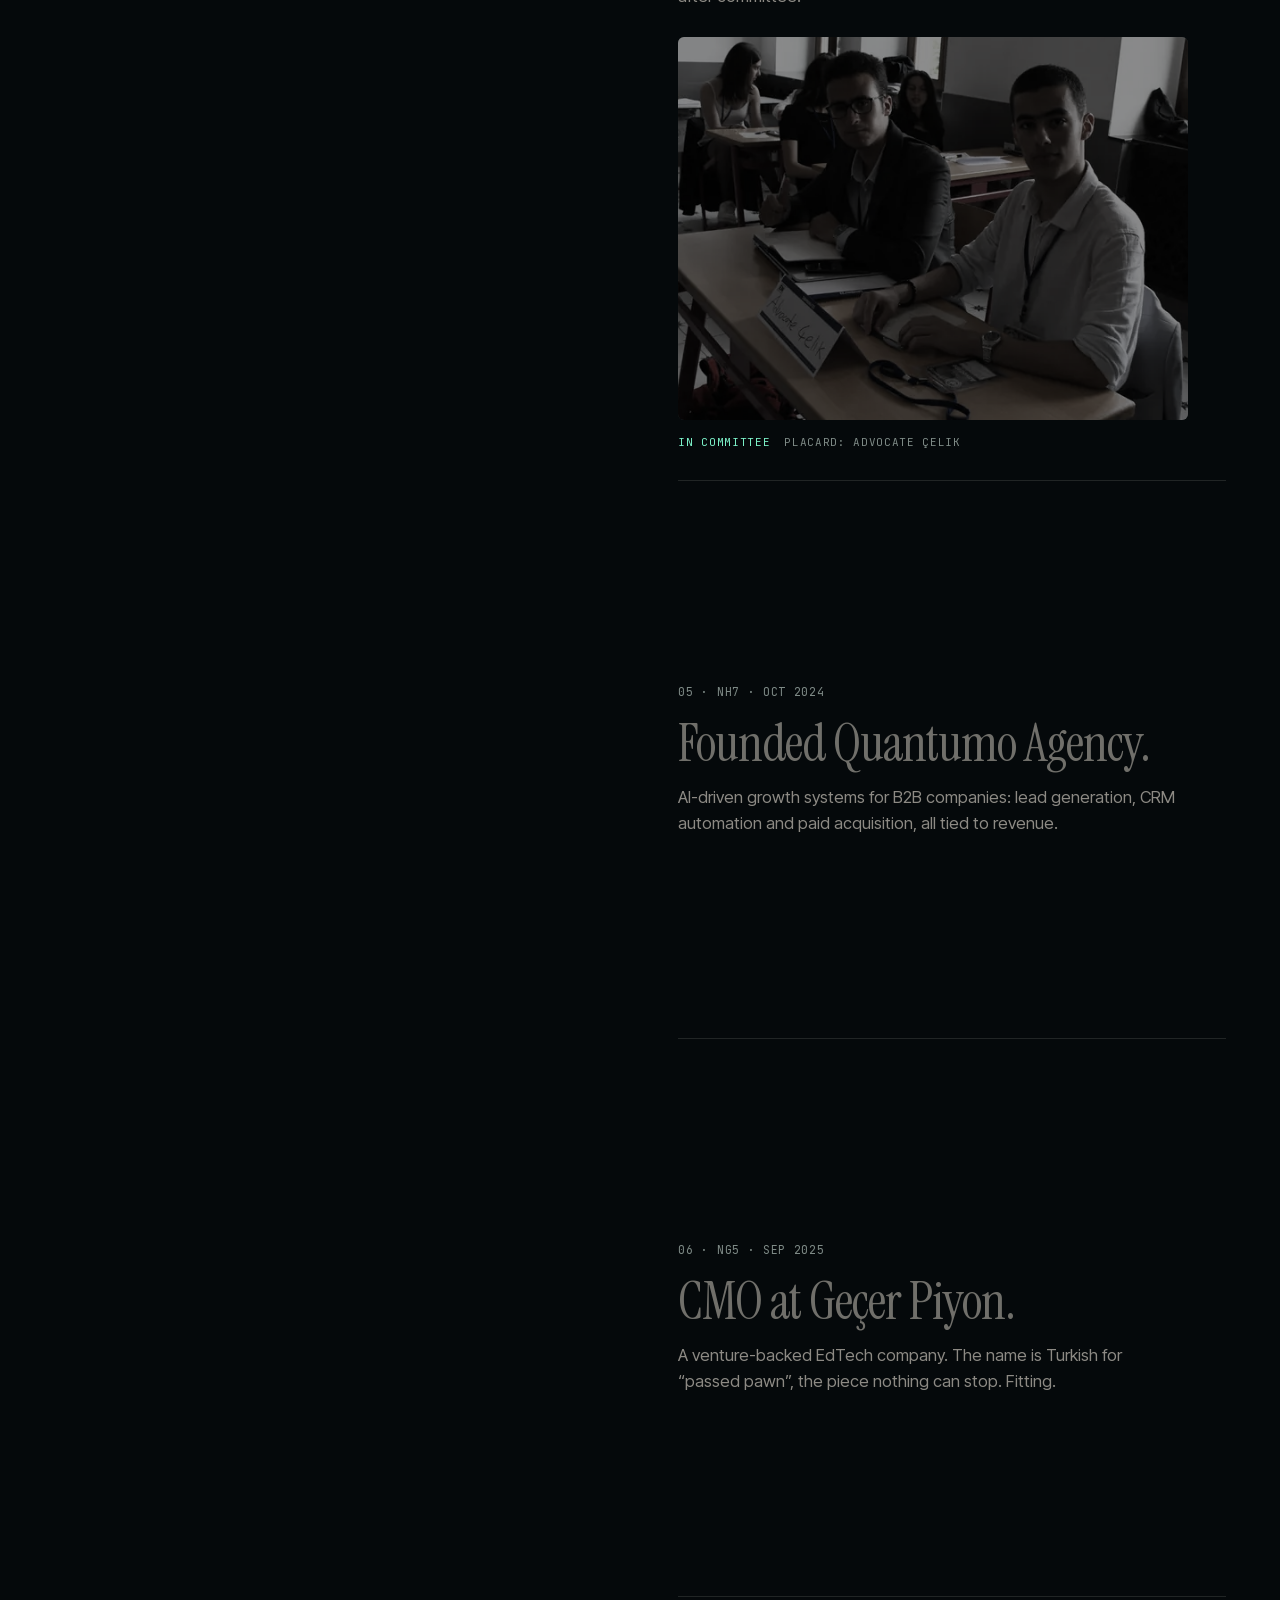
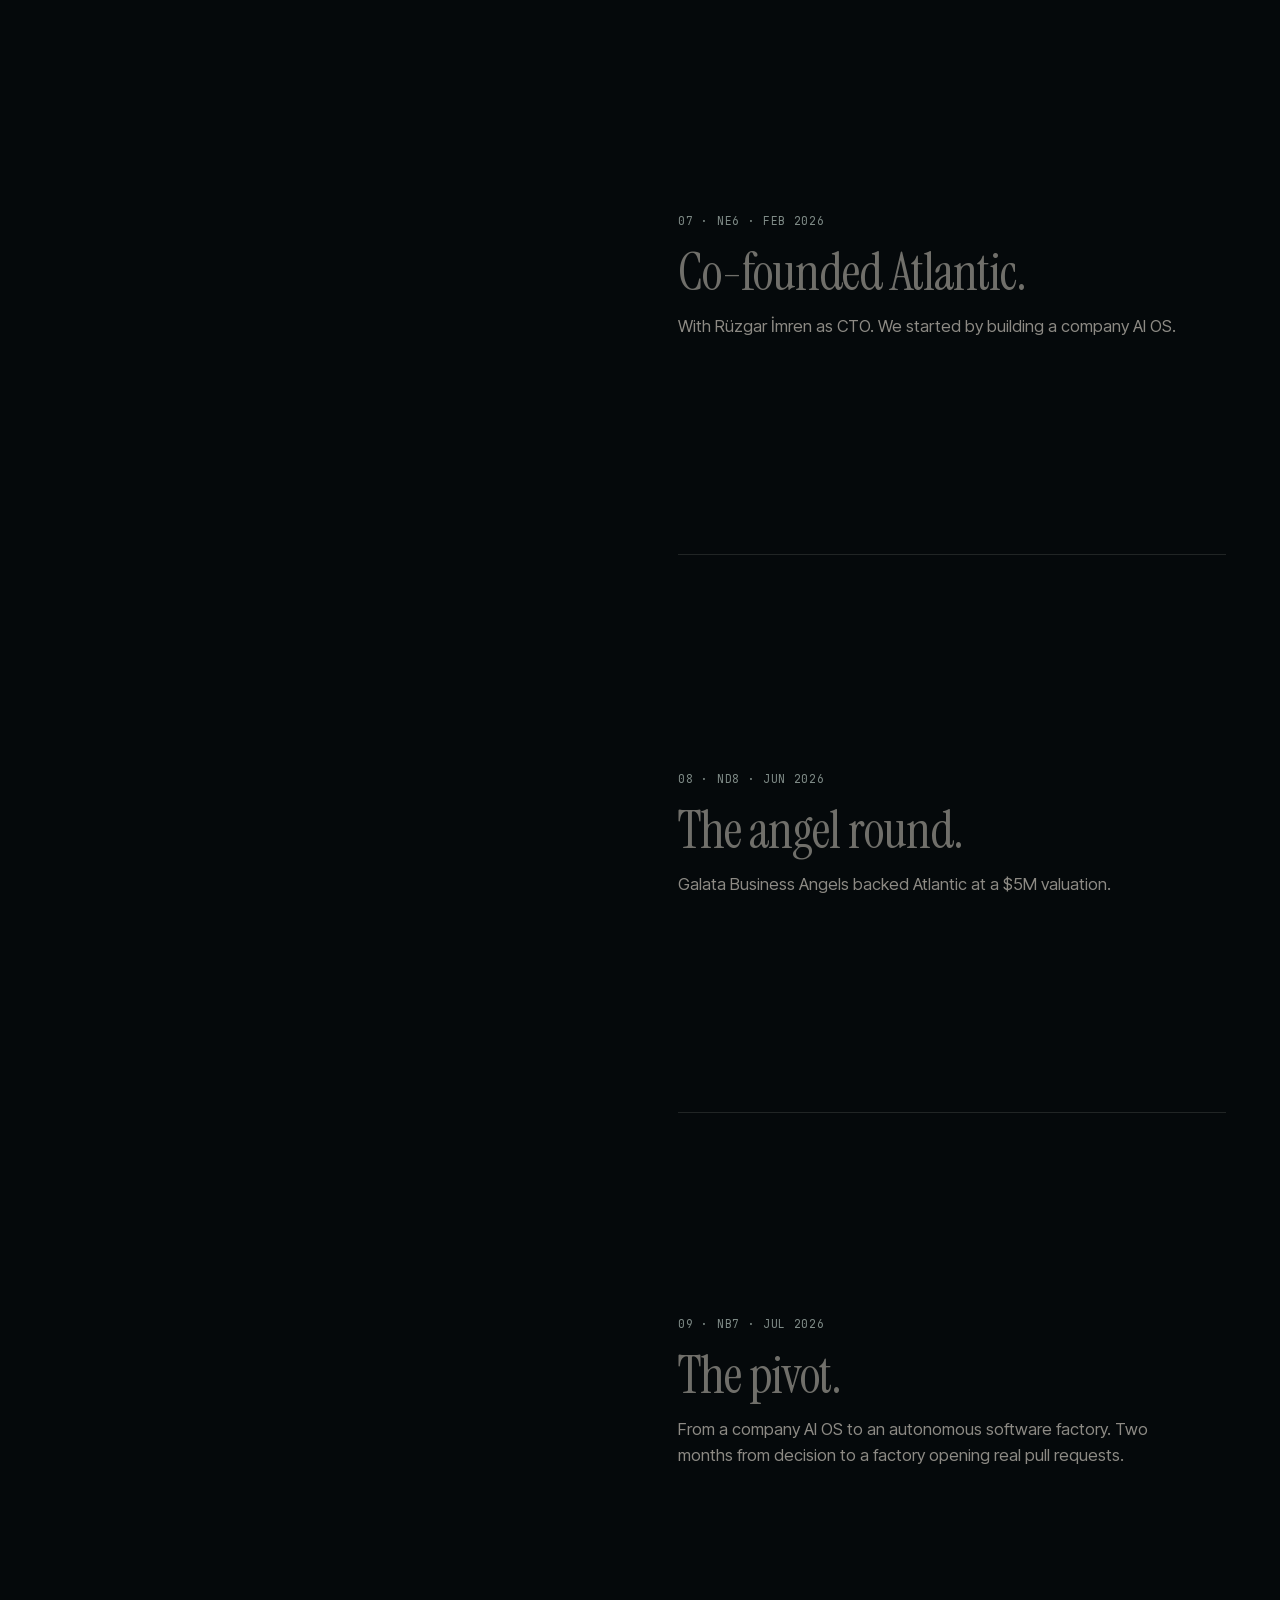
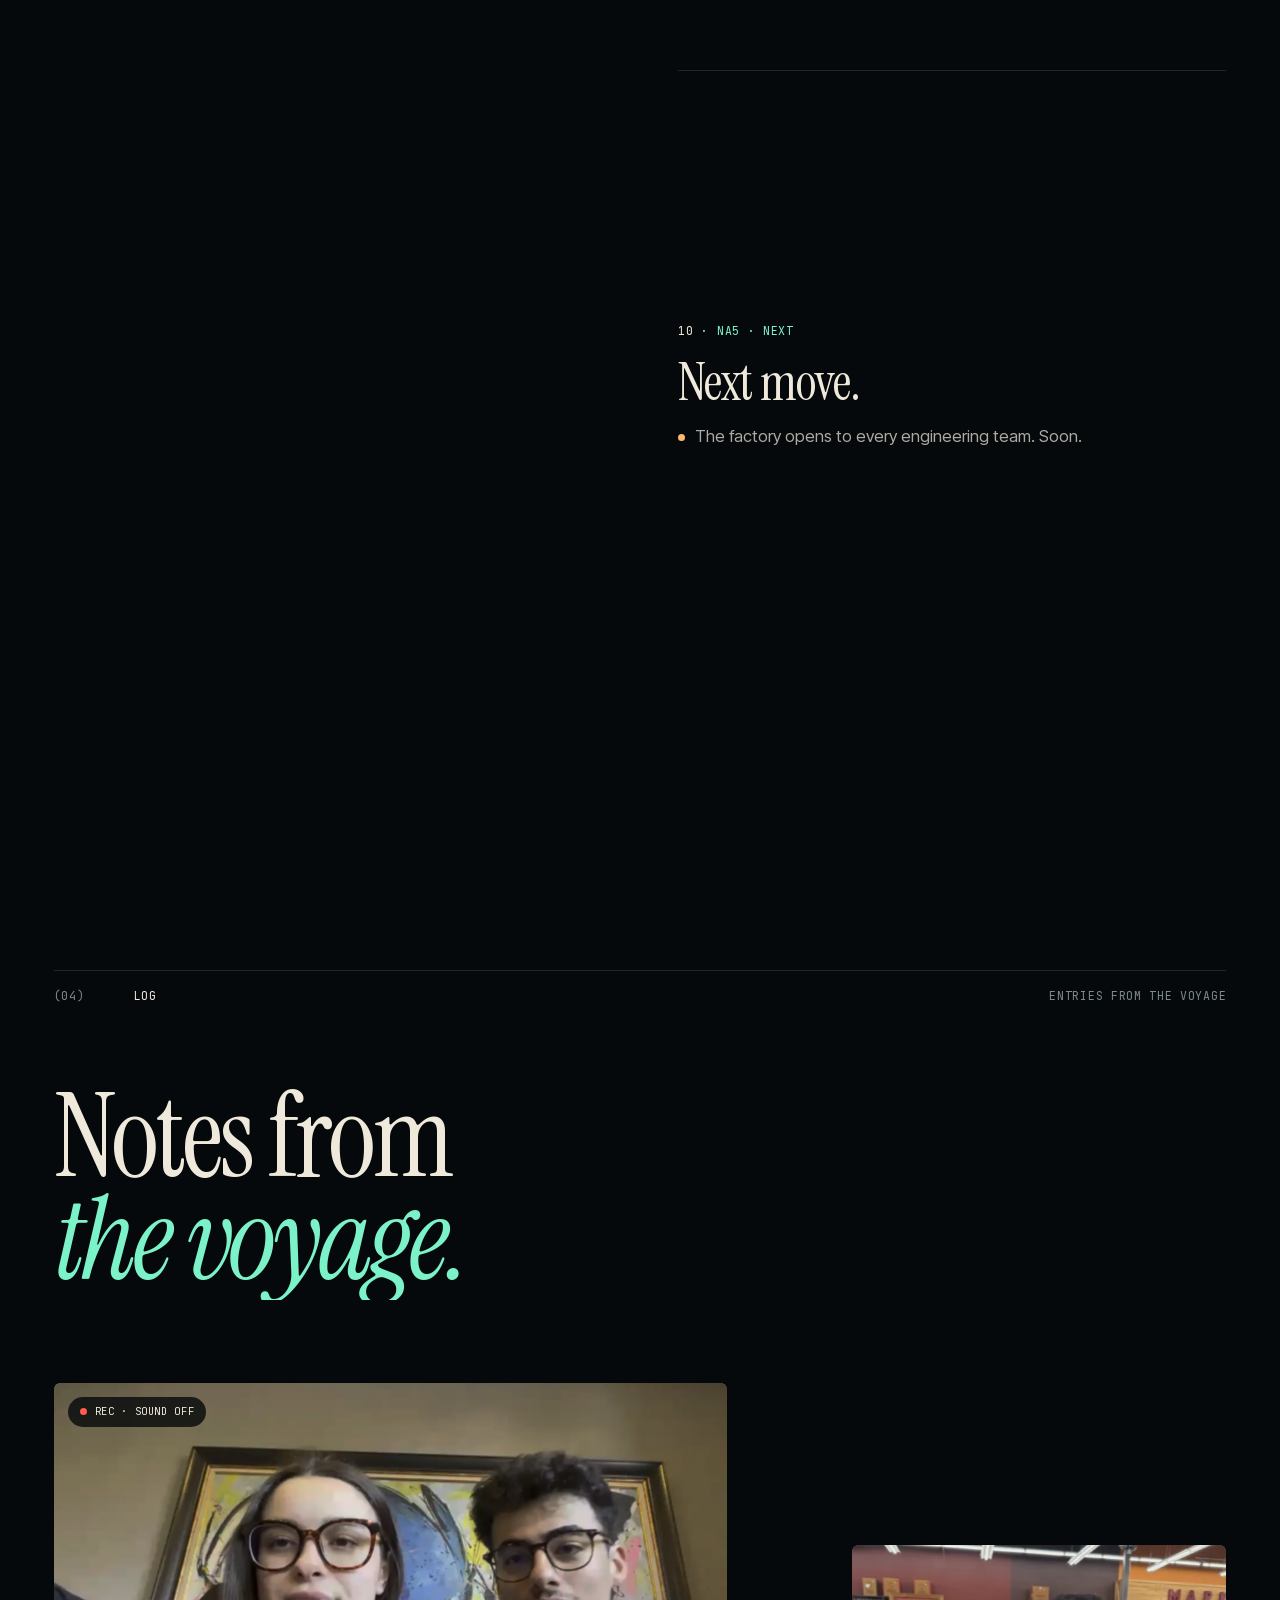
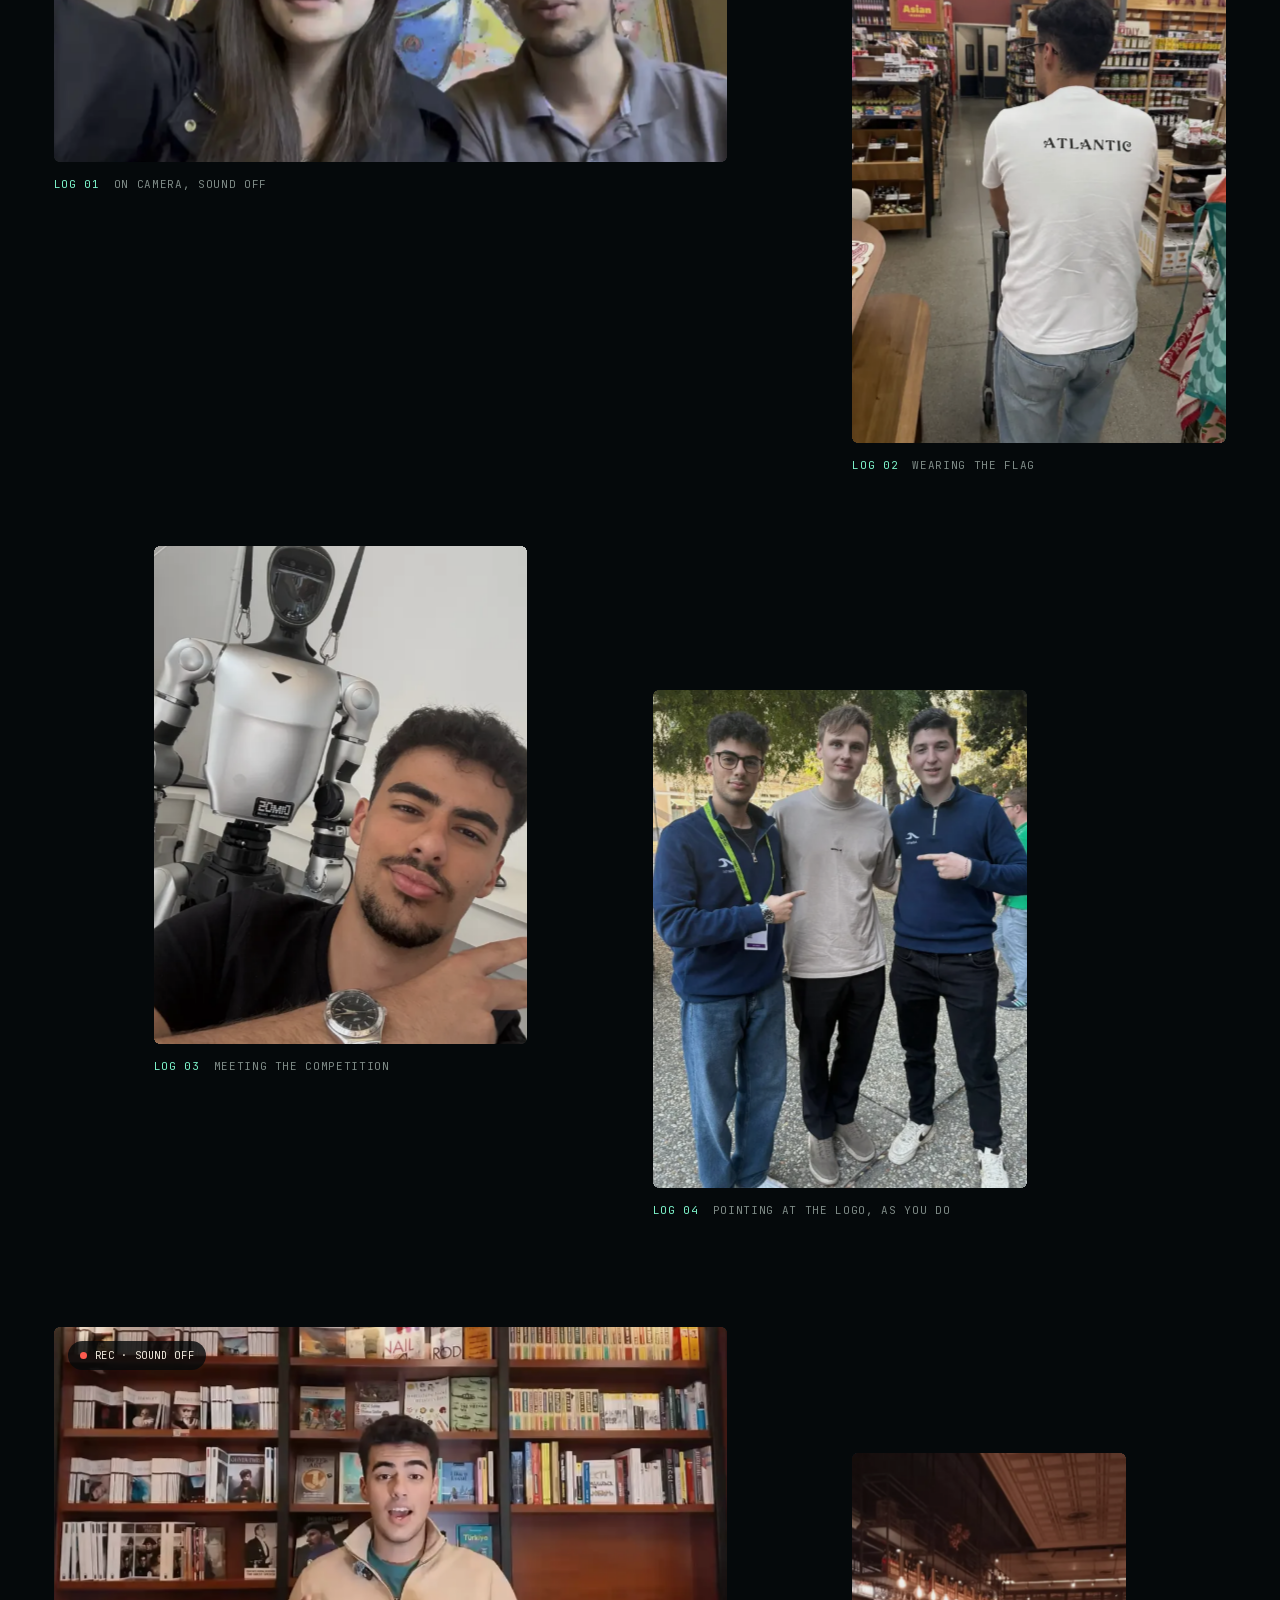
==== commit ba67d862: "Make the stage photo the main photo, add five silent films and a dinner photo - Hero: stage photo on" ====
--- a/index.html
+++ b/index.html
@@ -32,7 +32,8 @@
 <link rel="preload" href="fonts/instrument-serif-latin.woff2" as="font" type="font/woff2" crossorigin>
 <link rel="preload" href="fonts/instrument-serif-italic-latin.woff2" as="font" type="font/woff2" crossorigin>
 <link rel="preload" href="fonts/jetbrains-mono-latin.woff2" as="font" type="font/woff2" crossorigin>
-<link rel="stylesheet" href="css/style.css?v=20261123c">
+<link rel="preload" as="image" href="media/stage-768.webp" imagesrcset="media/stage-540.webp 540w, media/stage-768.webp 768w" imagesizes="(max-width: 959px) 100vw, 36vw" fetchpriority="high">
+<link rel="stylesheet" href="css/style.css?v=20261123e">
 <script>document.documentElement.classList.replace('no-js','js');</script>
 
 <script type="application/ld+json">
@@ -46,6 +47,7 @@
   "worksFor": { "@type": "Organization", "name": "Atlantic", "url": "https://getatlantic.ai" },
   "homeLocation": [{ "@type": "Place", "name": "Istanbul" }, { "@type": "Place", "name": "San Francisco" }],
   "knowsLanguage": ["tr", "en", "fr"],
+  "image": "https://egecelik.si/media/stage-768.webp",
   "sameAs": ["https://www.linkedin.com/in/egemustafacelik/"]
 }
 </script>
@@ -110,6 +112,9 @@
 
   <!-- HERO -->
   <section class="hero" aria-labelledby="hero-title">
+    <div class="hero__photo">
+      <img src="media/stage-768.webp" srcset="media/stage-540.webp 540w, media/stage-768.webp 768w" sizes="(max-width: 959px) 100vw, 36vw" width="768" height="1024" alt="Ege Mustafa Çelik on stage, mid-talk, a clicker in one hand and a microphone in the other" fetchpriority="high" decoding="async">
+    </div>
     <div class="hero__top">
       <p class="hero__eyebrow mono"><span class="live"></span>Co-Founder &amp; CEO, <a href="https://getatlantic.ai" target="_blank" rel="noopener" data-cursor="Open">Atlantic</a></p>
       <p class="hero__index mono">Personal site<br>Vol. 01 · 2026</p>
@@ -388,6 +393,50 @@
         <div class="media media--34"><img src="media/trio-640.webp" srcset="media/trio-640.webp 640w, media/trio-1080.webp 1080w" sizes="(max-width: 959px) 80vw, 30vw" width="640" height="853" alt="Three people outdoors, the two on the sides in navy Atlantic quarter-zips pointing at the logo" loading="lazy" decoding="async"></div>
         <figcaption class="media__cap mono"><b>Log 04</b><span>Pointing at the logo, as you do</span></figcaption>
       </figure>
+      <figure class="fig log__item log__item--f">
+        <div class="media media--169">
+          <video data-src="media/bookshelf.mp4" poster="media/bookshelf-poster.webp" muted playsinline loop preload="none" disablepictureinpicture disableremoteplayback aria-label="Film without sound: talking to the camera in front of a tall bookshelf" data-cursor="No sound"></video>
+          <span class="rec mono" aria-hidden="true"><i></i>Rec · sound off</span>
+        </div>
+        <figcaption class="media__cap mono"><b>Log 05</b><span>Bookshelf take</span></figcaption>
+      </figure>
+      <figure class="fig log__item log__item--e">
+        <div class="media media--916"><img src="media/dinner-640.webp" srcset="media/dinner-640.webp 640w, media/dinner-1080.webp 1080w" sizes="(max-width: 959px) 66vw, 22vw" width="640" height="1135" alt="Seated at a restaurant table in the evening, a long bar with hanging bulbs behind" loading="lazy" decoding="async"></div>
+        <figcaption class="media__cap mono"><b>Log 06</b><span>Off the clock</span></figcaption>
+      </figure>
+      <figure class="fig log__item log__item--g">
+        <div class="media media--169">
+          <video data-src="media/booth.mp4" poster="media/booth-poster.webp" muted playsinline loop preload="none" disablepictureinpicture disableremoteplayback aria-label="Film without sound: a three-way conversation at an expo booth with AI-DLC signage" data-cursor="No sound"></video>
+          <span class="rec mono" aria-hidden="true"><i></i>Rec · sound off</span>
+        </div>
+        <figcaption class="media__cap mono"><b>Log 07</b><span>Booth conversation, AI-DLC</span></figcaption>
+      </figure>
+    </div>
+    <div class="reels">
+      <p class="reels__head mono"><span>Vertical</span><span>Sound off, always</span></p>
+      <div class="reels__row">
+      <figure class="fig reels__item">
+        <div class="media media--916">
+          <video data-src="media/interview.mp4" poster="media/interview-poster.webp" muted playsinline loop preload="none" disablepictureinpicture disableremoteplayback aria-label="Vertical film without sound: seated with a microphone in hand, talking and smiling" data-cursor="No sound"></video>
+          <span class="rec mono" aria-hidden="true"><i></i>Rec · sound off</span>
+        </div>
+        <figcaption class="media__cap mono"><b>Reel 01</b><span>Mic in hand</span></figcaption>
+      </figure>
+      <figure class="fig reels__item">
+        <div class="media media--916">
+          <video data-src="media/track-record.mp4" poster="media/track-record-poster.webp" muted playsinline loop preload="none" disablepictureinpicture disableremoteplayback aria-label="Vertical film without sound, with burned-in captions about building a track record" data-cursor="No sound"></video>
+          <span class="rec mono" aria-hidden="true"><i></i>Rec · sound off</span>
+        </div>
+        <figcaption class="media__cap mono"><b>Reel 02</b><span>Results build the track record</span></figcaption>
+      </figure>
+      <figure class="fig reels__item">
+        <div class="media media--916">
+          <video data-src="media/straight-to-camera.mp4" poster="media/straight-to-camera-poster.webp" muted playsinline loop preload="none" disablepictureinpicture disableremoteplayback aria-label="Vertical film without sound: in a pink blazer, talking straight to the camera" data-cursor="No sound"></video>
+          <span class="rec mono" aria-hidden="true"><i></i>Rec · sound off</span>
+        </div>
+        <figcaption class="media__cap mono"><b>Reel 03</b><span>Straight to camera</span></figcaption>
+      </figure>
+      </div>
     </div>
   </section>
 
@@ -458,7 +507,7 @@
 <script src="vendor/ScrollTrigger.min.js" defer></script>
 <script src="vendor/SplitText.min.js" defer></script>
 <script src="vendor/lenis.min.js" defer></script>
-<script src="js/ocean.js?v=20261123c" defer></script>
-<script src="js/main.js?v=20261123c" defer></script>
+<script src="js/ocean.js?v=20261123e" defer></script>
+<script src="js/main.js?v=20261123e" defer></script>
 </body>
 </html>
--- a/css/style.css
+++ b/css/style.css
@@ -229,7 +229,7 @@
   opacity: 0; transition: opacity .9s var(--ease);
 }
 .hud.is-on { opacity: 1; }
-@media (max-height: 700px) { .hud { display: none; } }
+@media (max-height: 700px), (max-width: 1199px) { .hud { display: none; } }
 .hud b { font-weight: 400; color: var(--cream); font-variant-numeric: tabular-nums; }
 .hud__title { color: var(--cream); }
 .hud__arrow { color: var(--glass); }
@@ -254,6 +254,17 @@
   content: ""; position: absolute; inset: 0; z-index: -1; pointer-events: none;
   background: radial-gradient(80% 60% at 30% 45%, rgba(5, 9, 11, 0.55), transparent 70%);
 }
+/* the main photo: the stage's starfield melts into the sea at its edges */
+.hero__photo {
+  position: absolute; z-index: -1; pointer-events: none; overflow: hidden;
+  right: calc(var(--pad) + 40px); top: calc(var(--nav-h) + 64px); bottom: clamp(36px, 7vh, 96px);
+  width: min(34vw, 560px);
+  -webkit-mask-image: linear-gradient(to bottom, transparent 0, #000 9%, #000 64%, transparent 98%), linear-gradient(to right, transparent 0, #000 18%, #000 90%, transparent 100%);
+  -webkit-mask-composite: source-in;
+  mask-image: linear-gradient(to bottom, transparent 0, #000 9%, #000 64%, transparent 98%), linear-gradient(to right, transparent 0, #000 18%, #000 90%, transparent 100%);
+  mask-composite: intersect;
+}
+.hero__photo img { position: absolute; inset: 0; width: 100%; height: 100%; object-fit: cover; object-position: 50% 16%; display: block; }
 .hero__top { display: flex; justify-content: space-between; align-items: flex-start; gap: 24px; color: var(--cream-2); }
 .hero__eyebrow a { color: var(--cream); border-bottom: 1px solid var(--glass); padding-bottom: 1px; }
 .hero__index { text-align: right; color: var(--muted); }
@@ -584,6 +595,7 @@
 .media--43 { aspect-ratio: 4 / 3; }
 .media--45 { aspect-ratio: 4 / 5; }
 .media--34 { aspect-ratio: 3 / 4; }
+.media--916 { aspect-ratio: 9 / 16; }
 .media > img, .media > video {
   position: absolute; inset: 0; width: 100%; height: 100%; object-fit: cover; display: block;
   filter: saturate(.86) brightness(.94); transition: filter .8s var(--ease);
@@ -618,6 +630,18 @@
 .log__item--b { grid-column: 9 / span 4; margin-top: 18vh; }
 .log__item--c { grid-column: 2 / span 4; margin-top: -4vh; }
 .log__item--d { grid-column: 7 / span 4; margin-top: 12vh; }
+.log__item--f { grid-column: 1 / span 7; }
+.log__item--e { grid-column: 9 / span 3; margin-top: 14vh; }
+.log__item--g { grid-column: 3 / span 8; margin-top: -4vh; }
+
+.reels { margin-top: clamp(96px, 16vh, 190px); }
+.reels__head {
+  display: flex; justify-content: space-between; gap: 16px;
+  border-top: 1px solid var(--line); padding-top: 16px; margin: 0 0 clamp(32px, 6vh, 64px); color: var(--muted);
+}
+.reels__head span:first-child { color: var(--cream); }
+.reels__row { display: grid; grid-template-columns: repeat(3, minmax(0, 1fr)); gap: clamp(16px, 2.4vw, 40px); max-width: 1100px; margin: 0 auto; }
+.reels__item:nth-child(2) { margin-top: 10vh; }
 
 /* ---------- responsive ---------- */
 @media (max-width: 1100px) {
@@ -632,6 +656,29 @@
   .log__item--b { grid-column: 2 / -1; margin-top: 0; }
   .log__item--c { grid-column: 1 / span 5; margin-top: 0; }
   .log__item--d { grid-column: 2 / -1; margin-top: 0; }
+  .log__item--f { grid-column: 1 / -1; }
+  .log__item--e { grid-column: 2 / span 4; margin-top: 0; }
+  .log__item--g { grid-column: 1 / -1; margin-top: 0; }
+  .reels__row {
+    display: flex; gap: 14px; overflow-x: auto; scroll-snap-type: x mandatory; scrollbar-width: none;
+    margin: 0 calc(var(--pad) * -1); padding: 0 var(--pad);
+  }
+  .reels__row::-webkit-scrollbar { display: none; }
+  .reels__item { flex: 0 0 68vw; max-width: 320px; scroll-snap-align: center; }
+  .reels__item:nth-child(2) { margin-top: 0; }
+  /* phones: the photo gets its own row above the name and fades into the dark before the name;
+     the name then sits on the sea, never on the photo */
+  .hero { grid-template-rows: auto auto 1fr auto; }
+  .hero__top { grid-row: 1; }
+  .hero__photo {
+    position: relative; grid-row: 2; inset: auto; width: auto;
+    height: min(52svh, 118vw); margin: 10px calc(var(--pad) * -1) 0;
+    -webkit-mask-image: linear-gradient(to bottom, transparent 0, #000 7%, #000 70%, transparent 100%);
+    mask-image: linear-gradient(to bottom, transparent 0, #000 7%, #000 70%, transparent 100%);
+  }
+  .hero__photo img { object-position: 50% 14%; }
+  .hero__title { grid-row: 3; }
+  .hero__bottom { grid-row: 4; }
   .entry__fig { max-width: min(70vw, 320px); }
   .name__grid { grid-template-columns: 1fr; }
   .entry { position: relative; top: 0; }
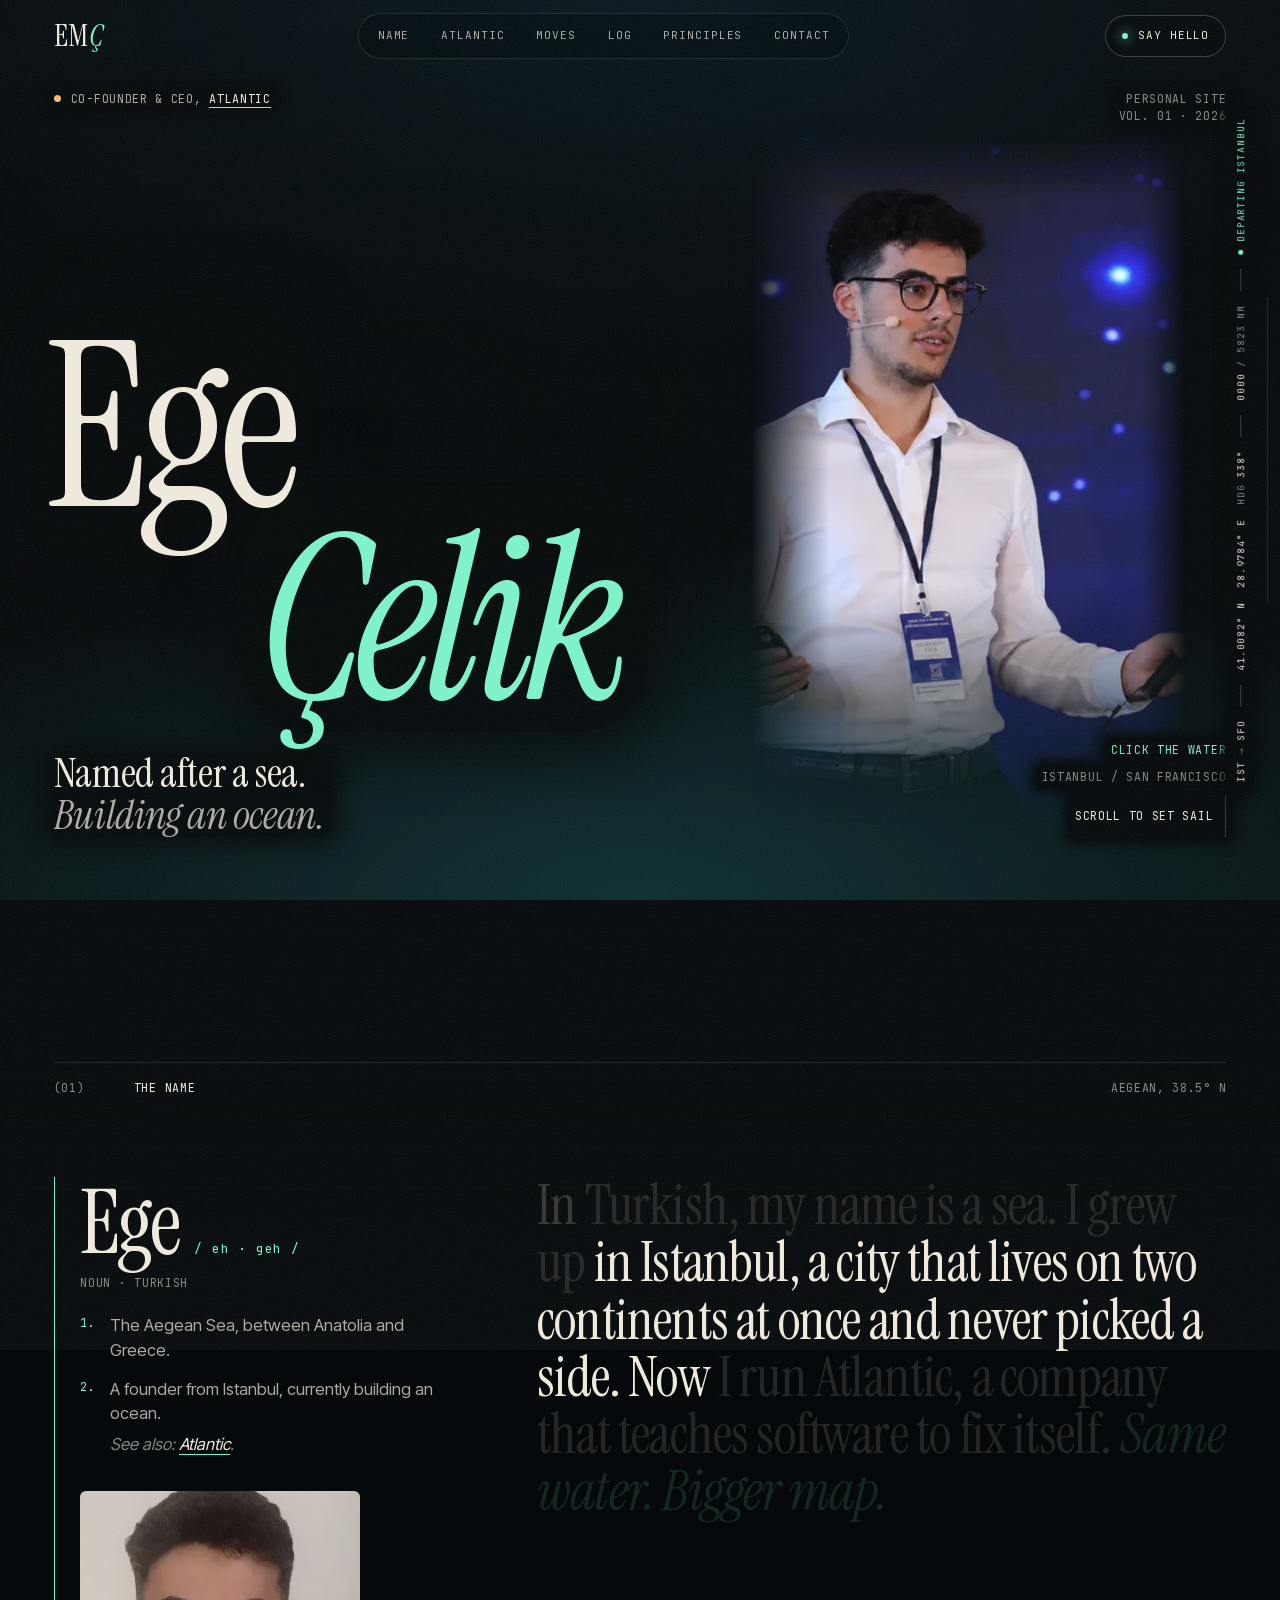
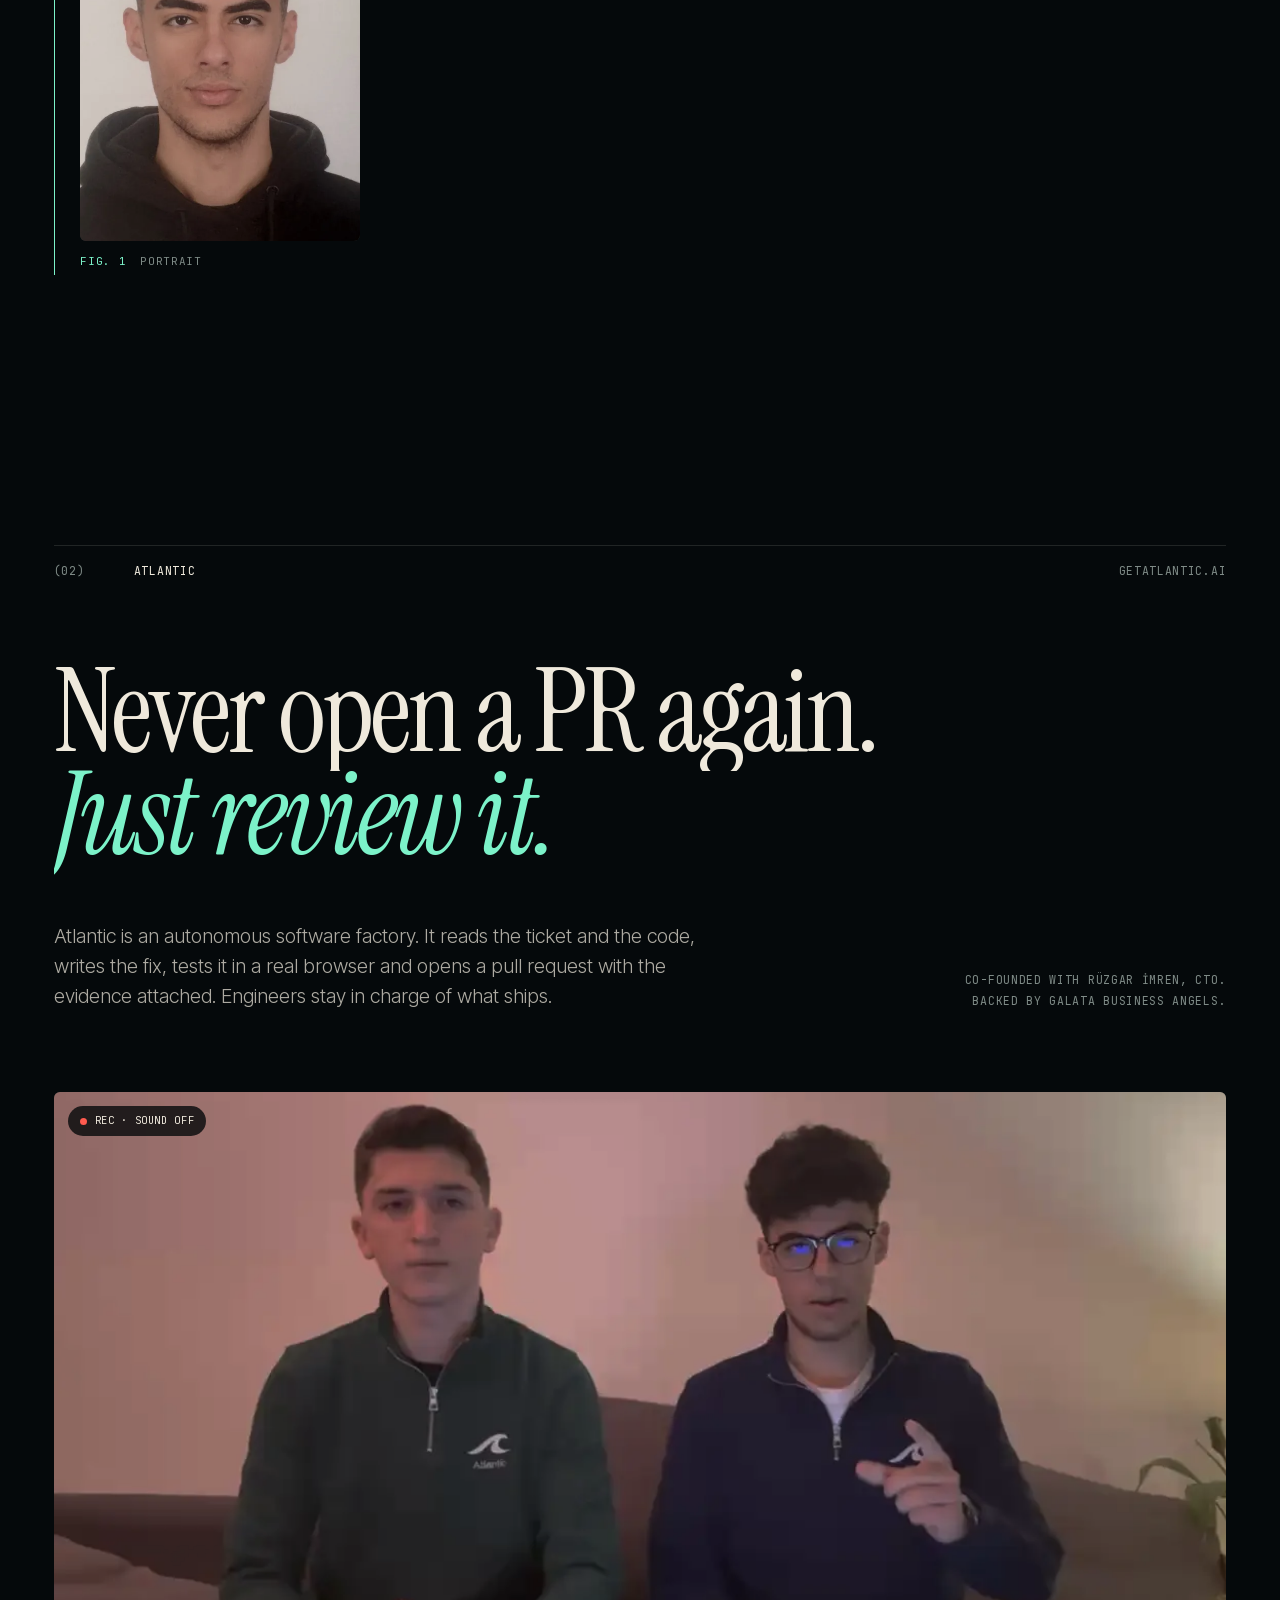
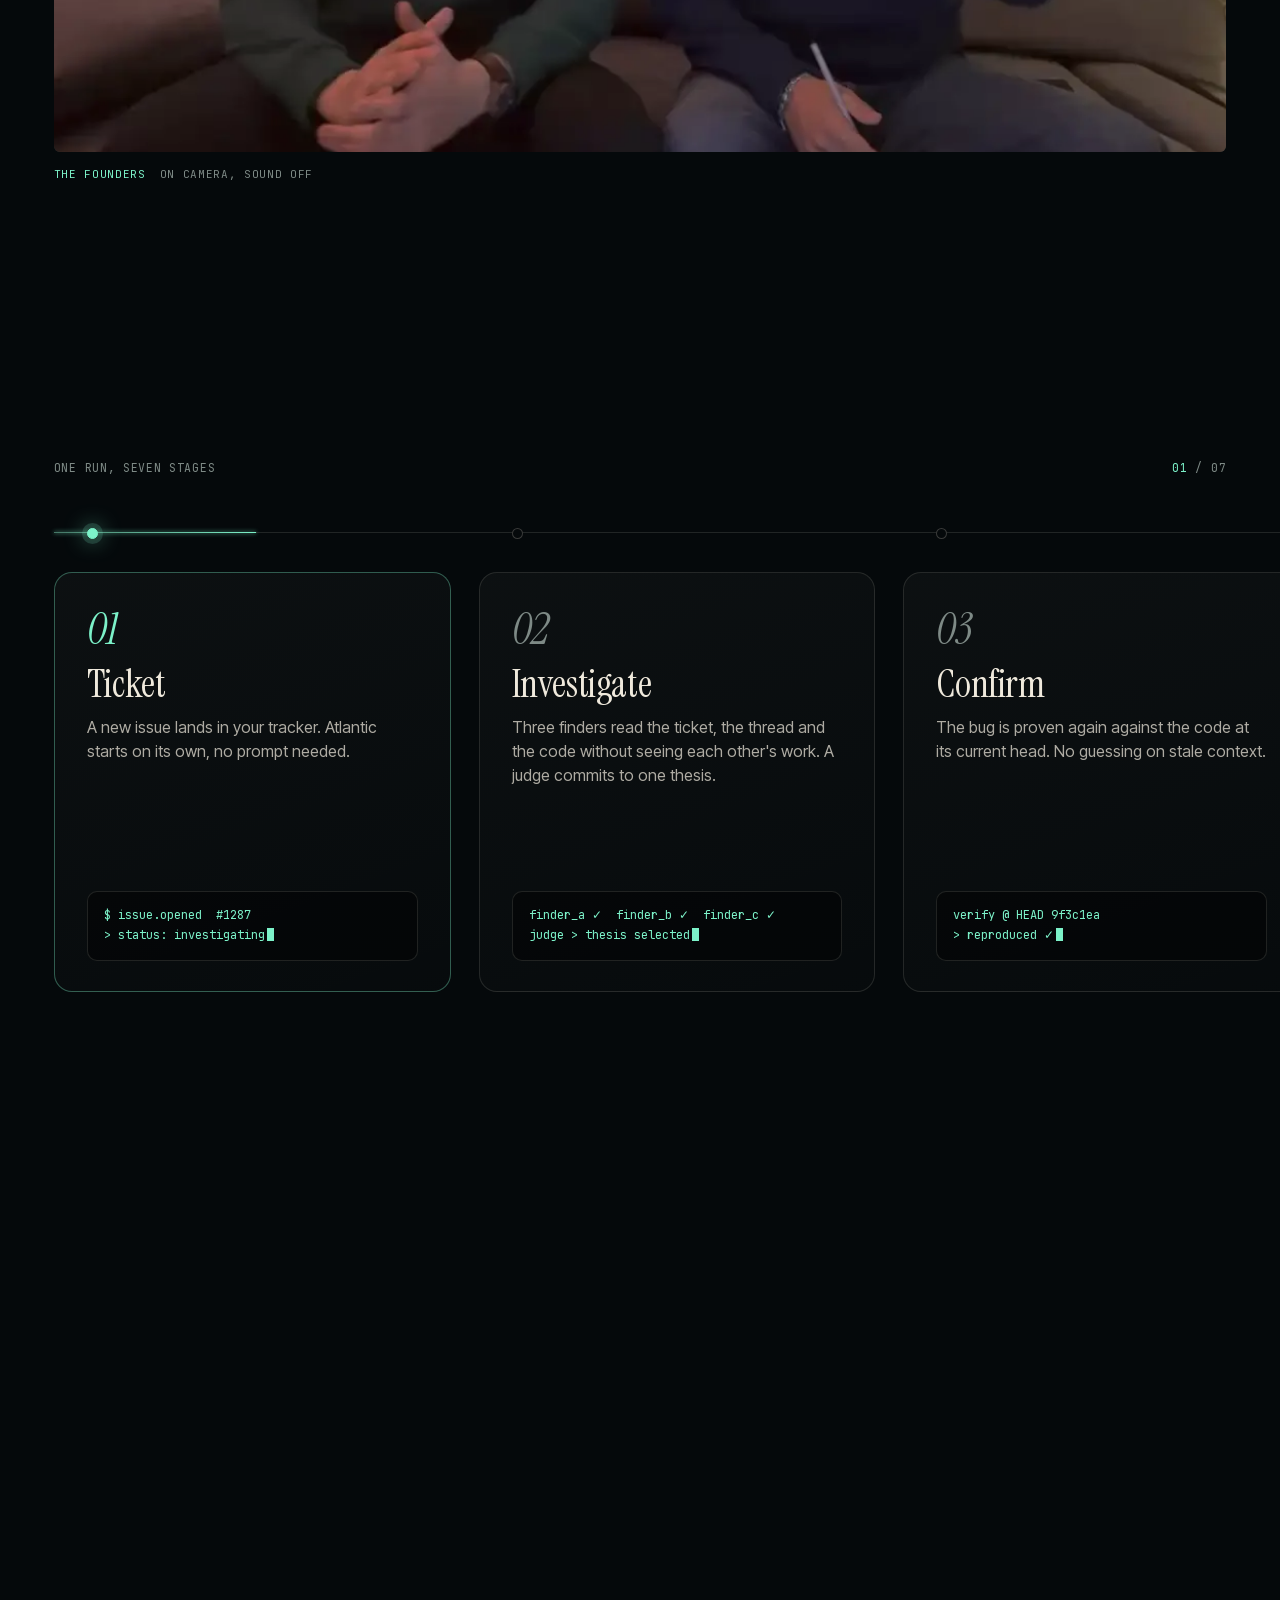
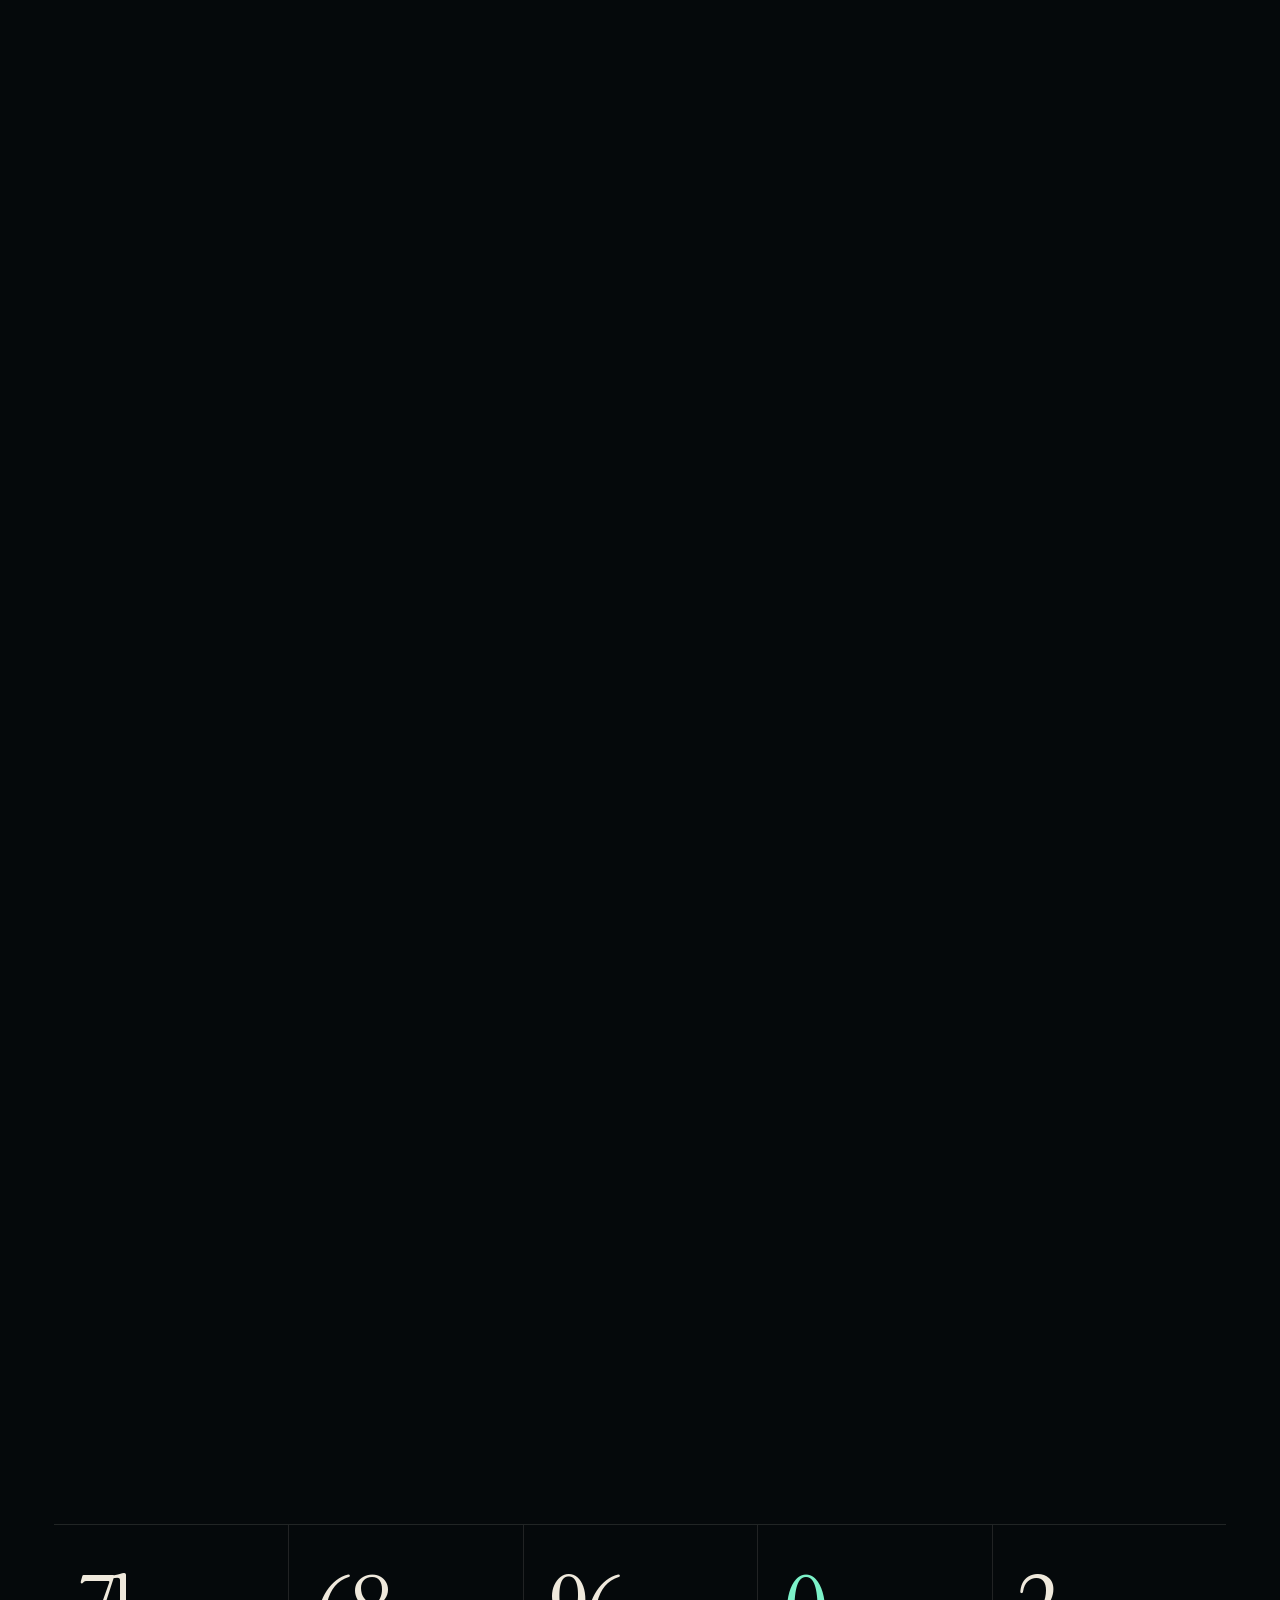
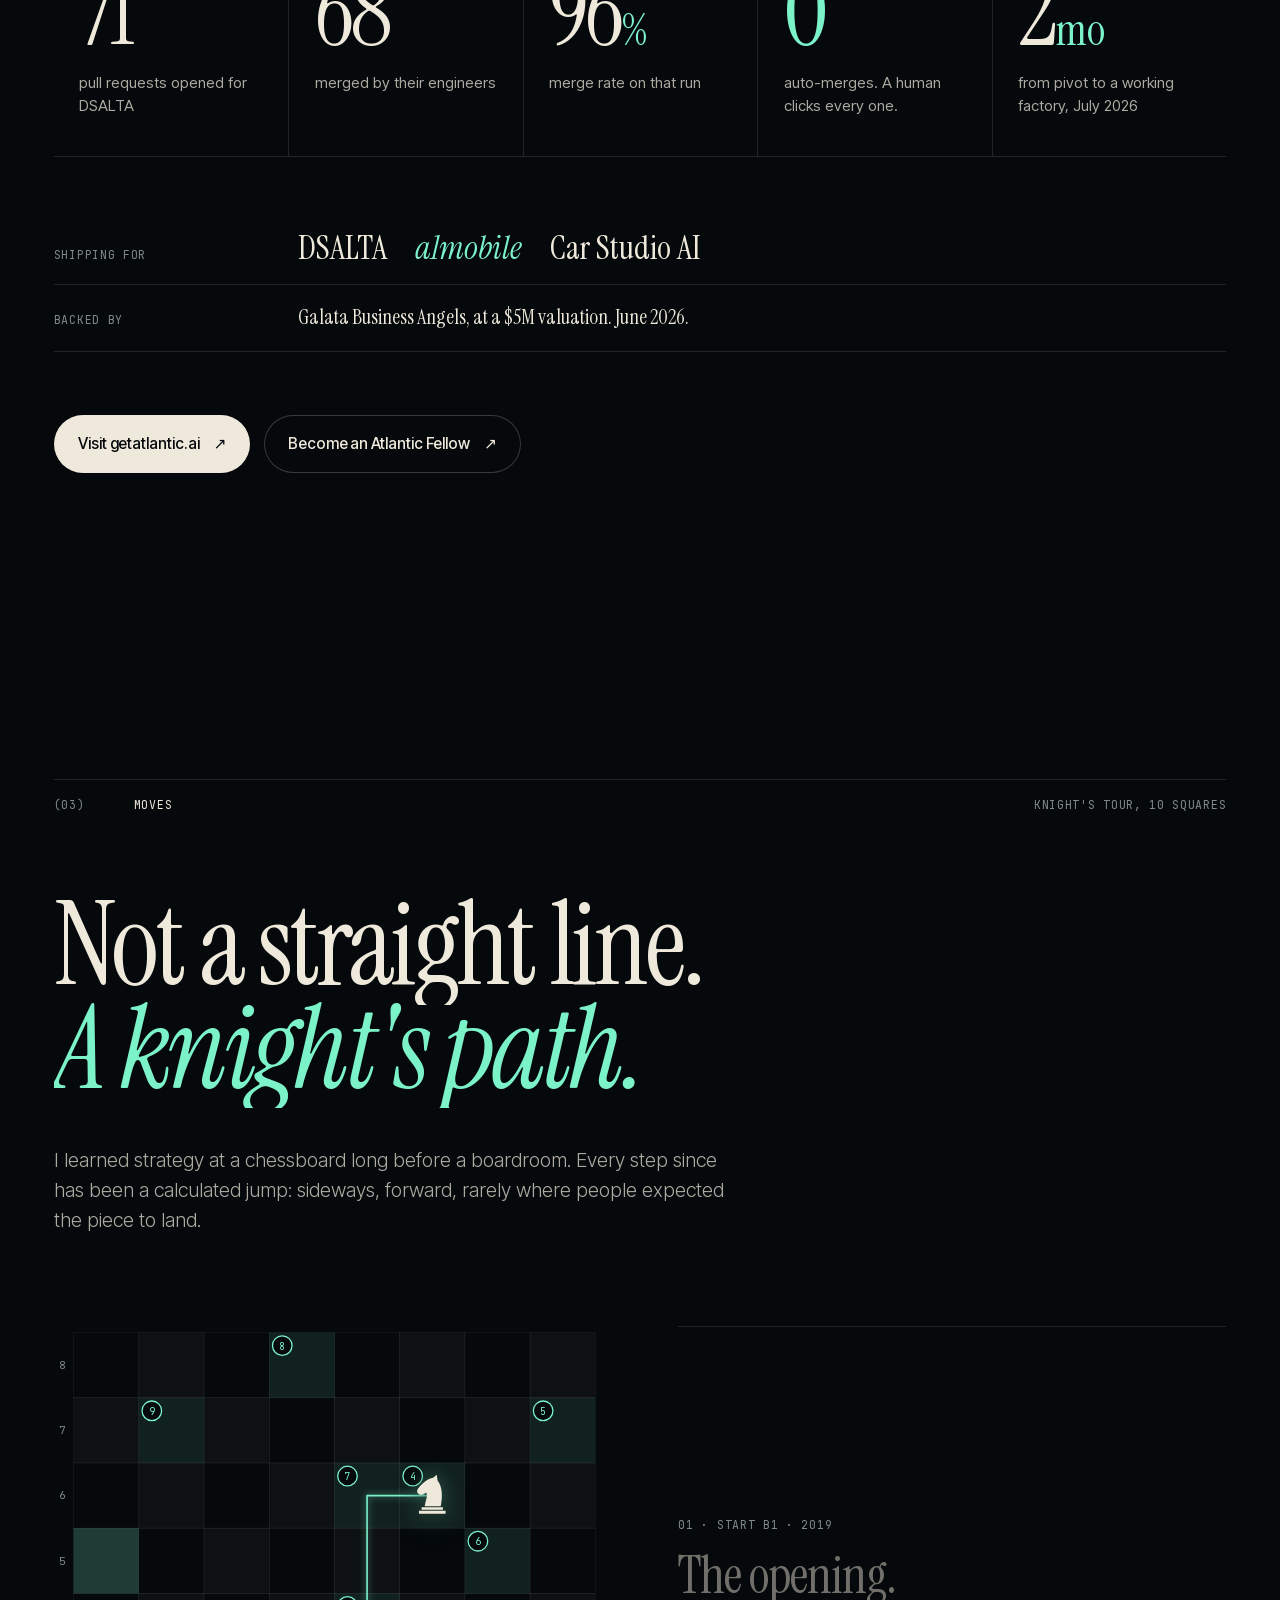
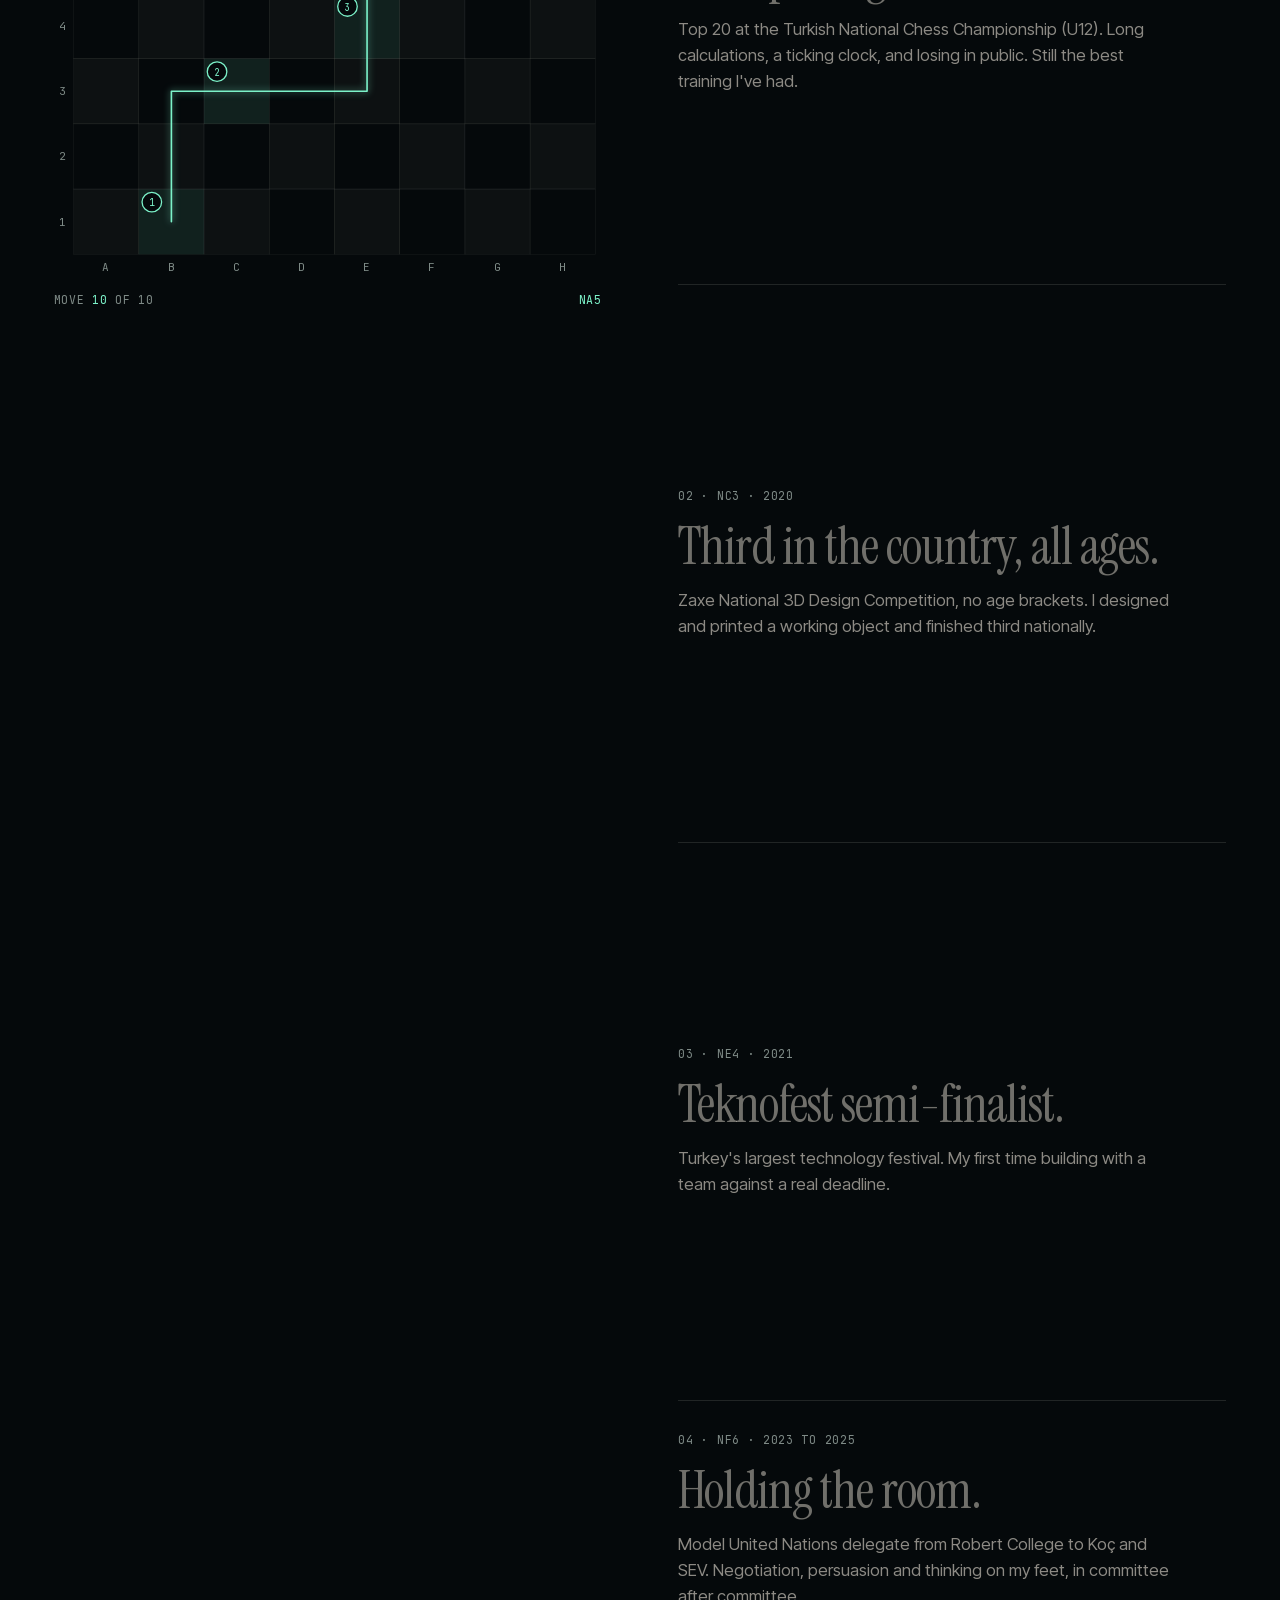
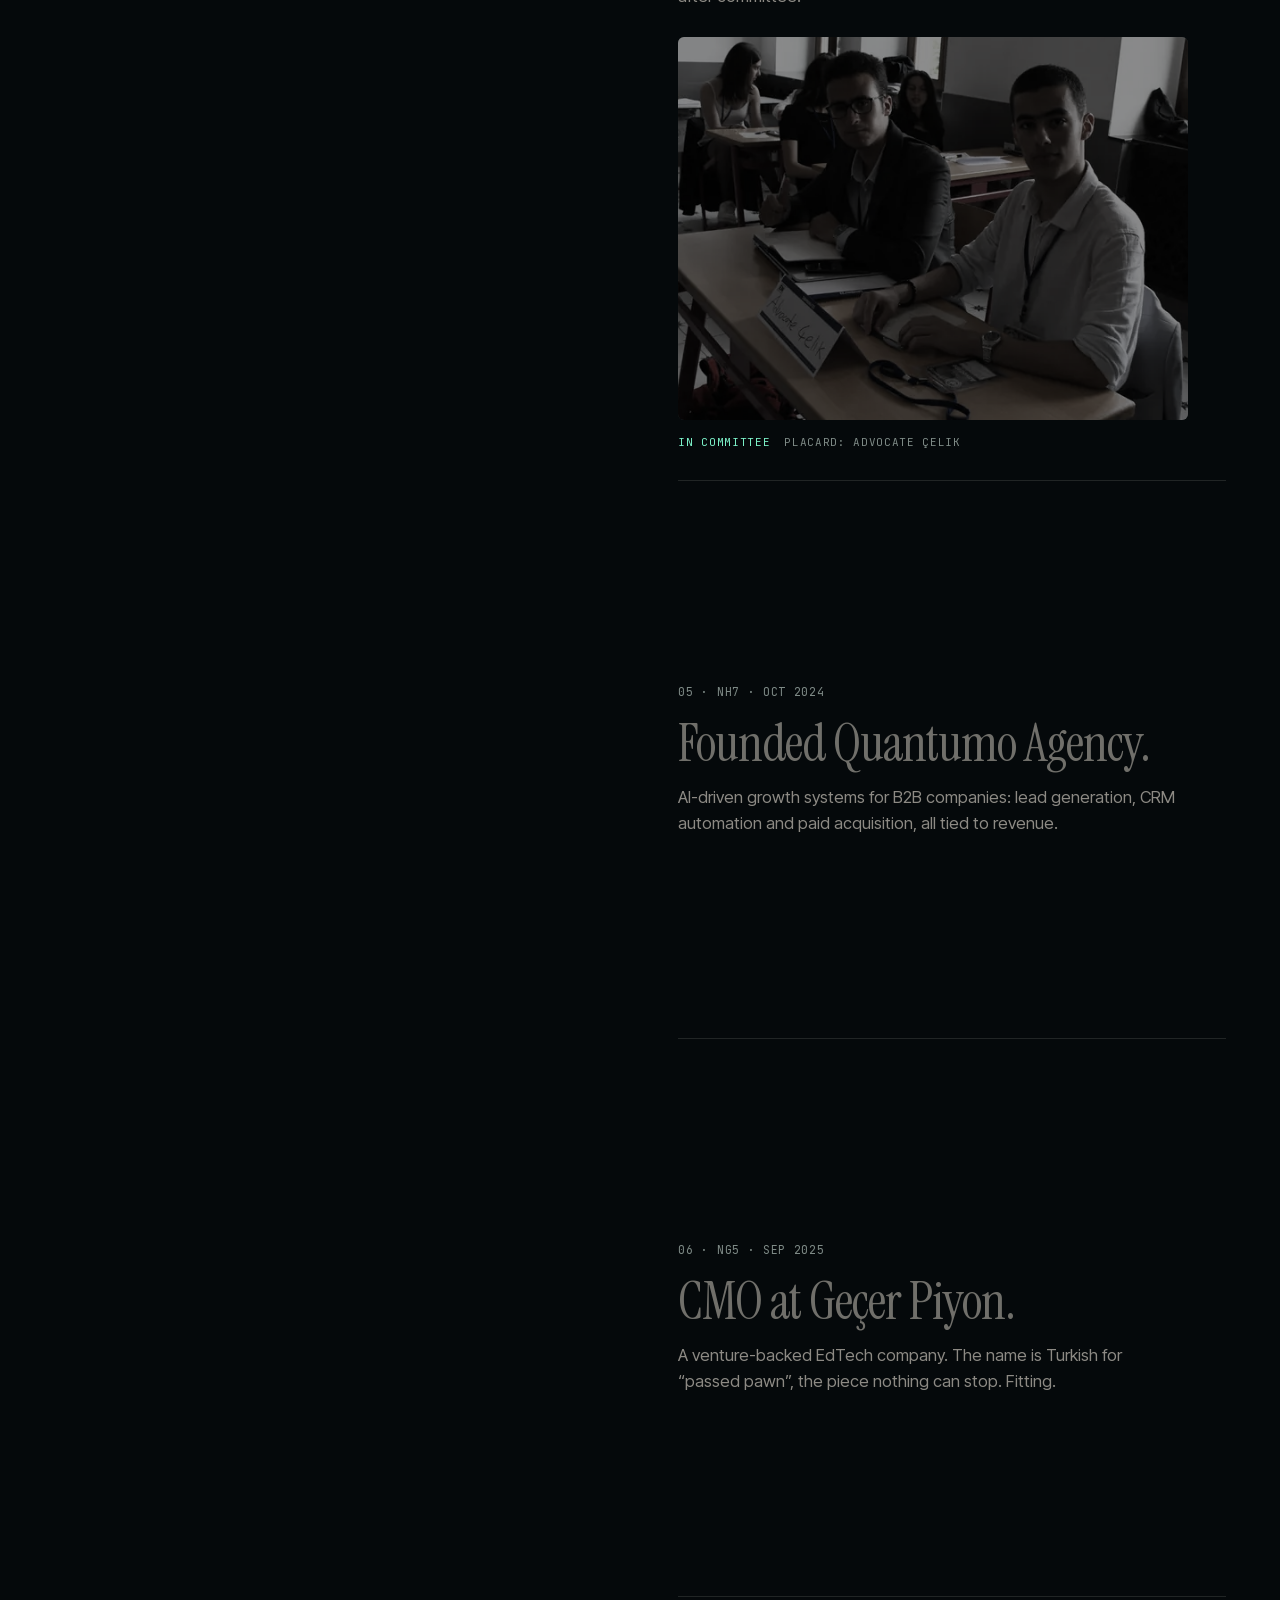
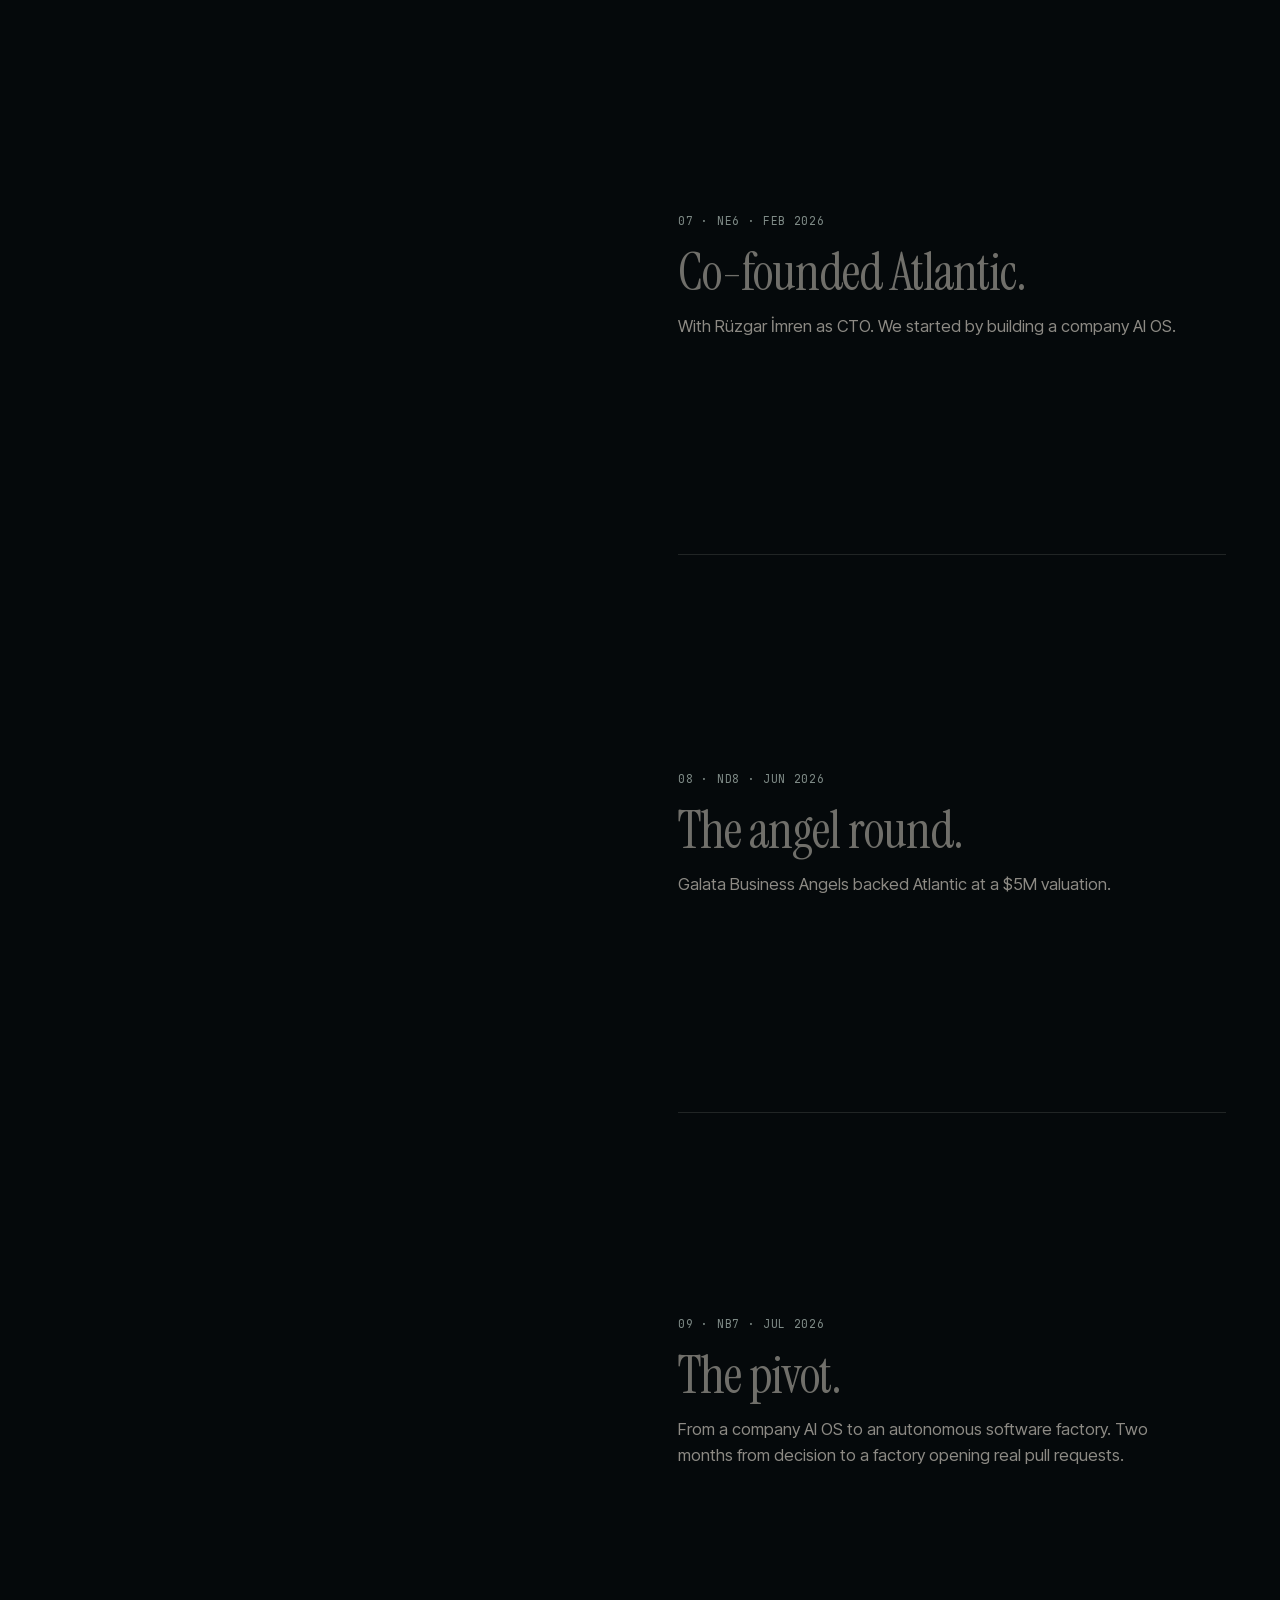
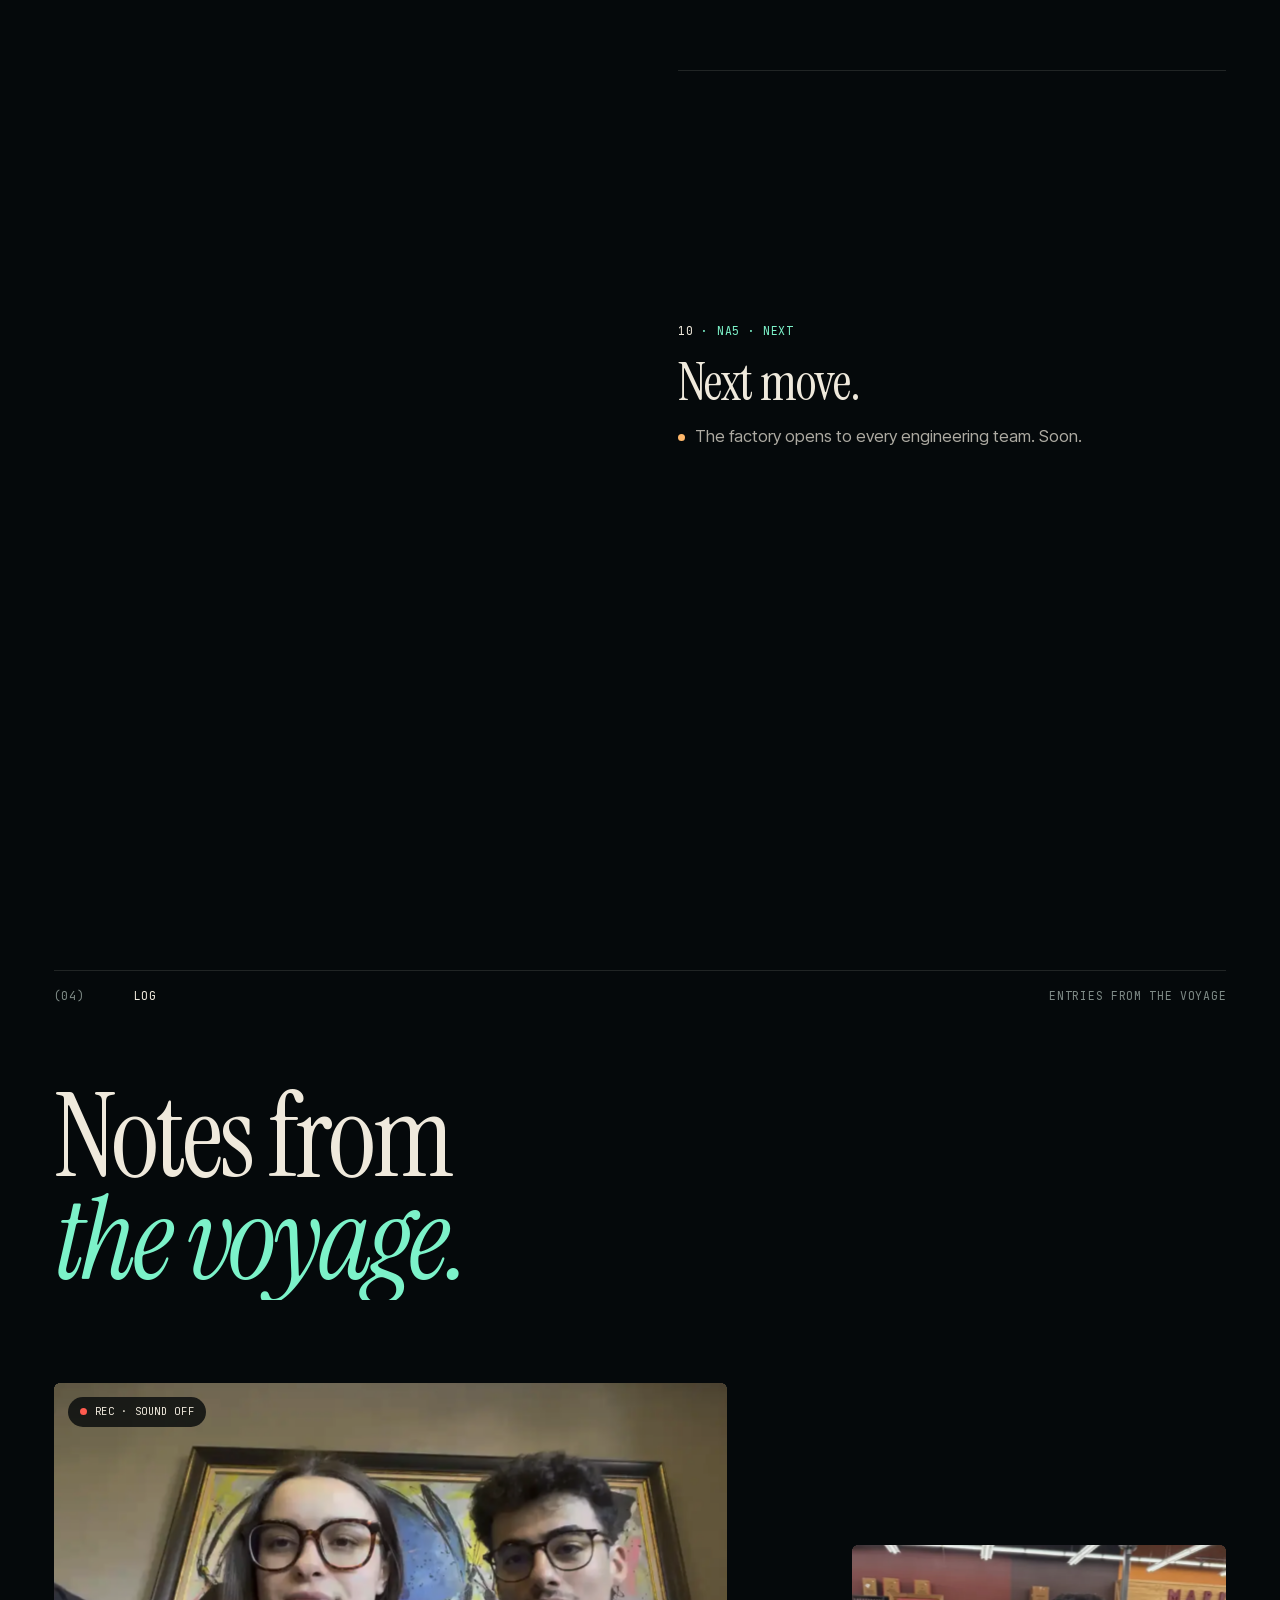
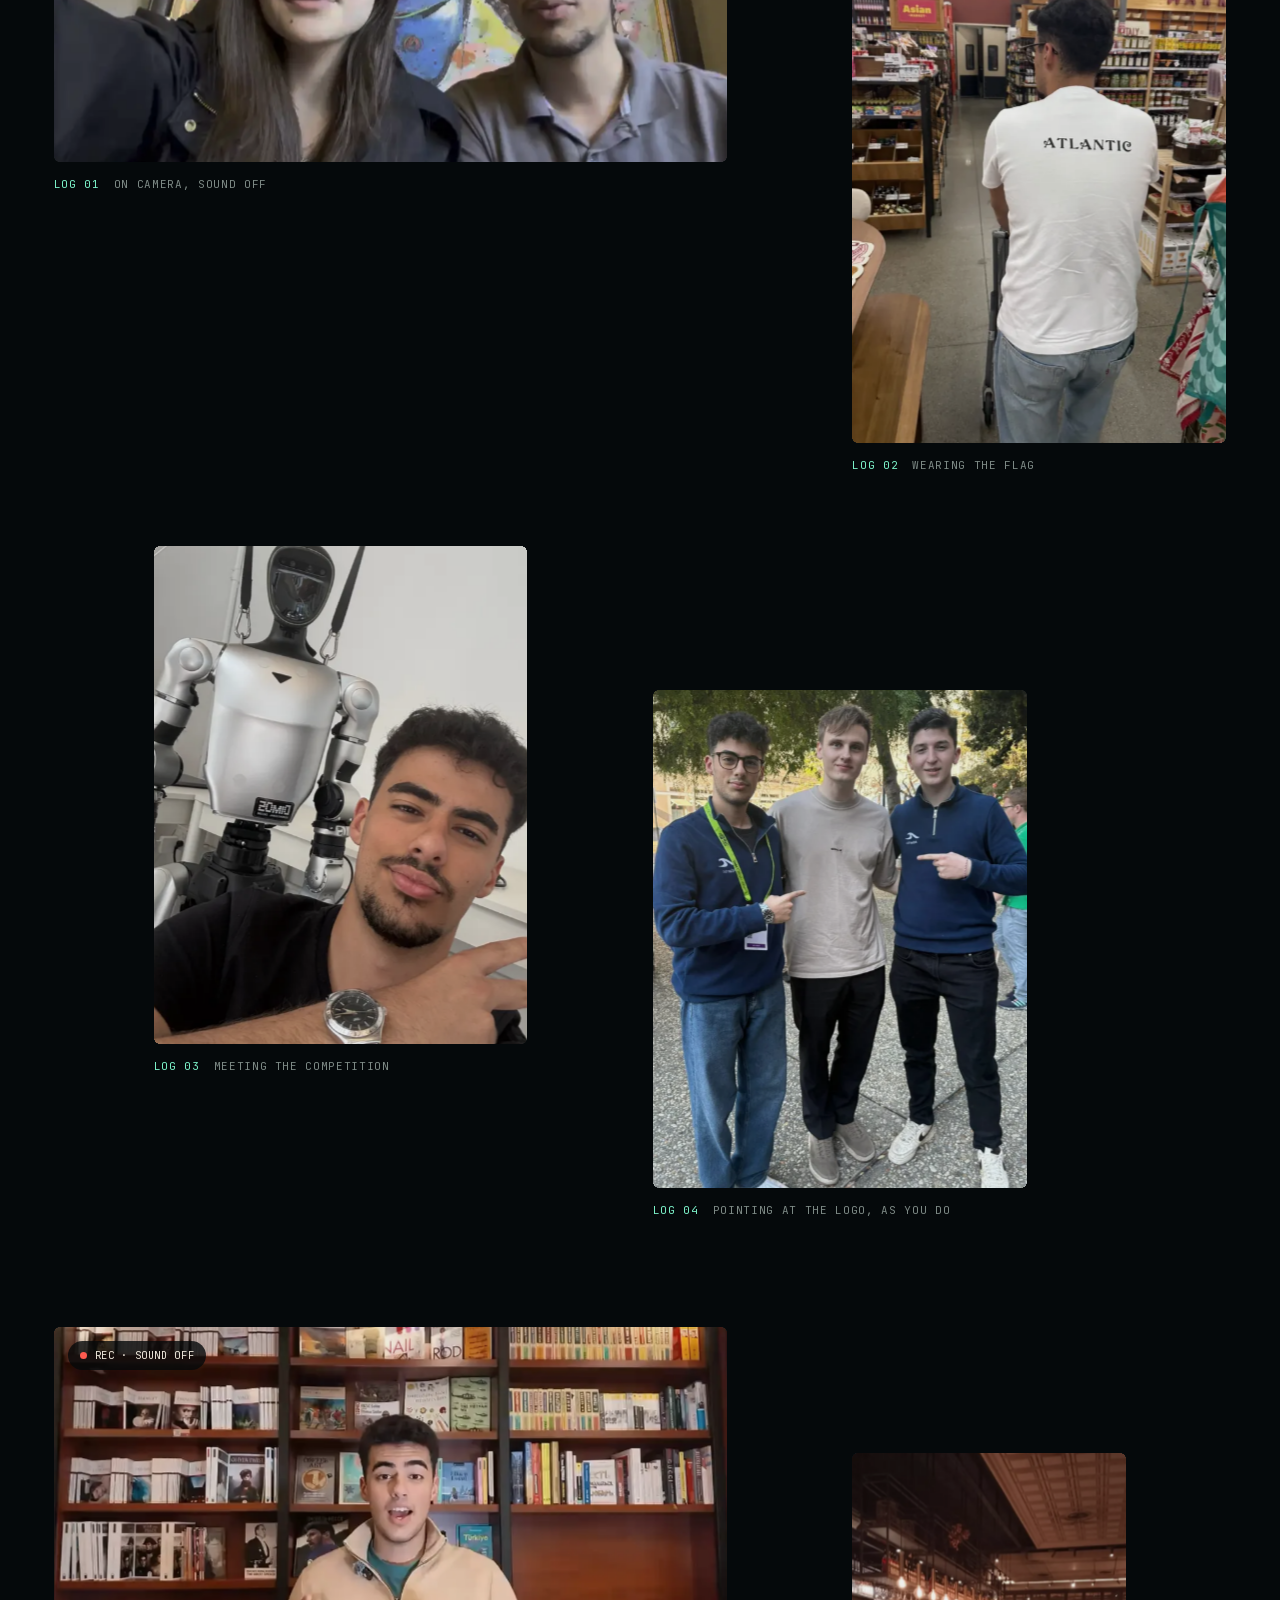
==== commit ca3ec88e: "Load film posters only when a film is near First load no longer fetches the seven posters (about 230" ====
--- a/index.html
+++ b/index.html
@@ -33,7 +33,7 @@
 <link rel="preload" href="fonts/instrument-serif-italic-latin.woff2" as="font" type="font/woff2" crossorigin>
 <link rel="preload" href="fonts/jetbrains-mono-latin.woff2" as="font" type="font/woff2" crossorigin>
 <link rel="preload" as="image" href="media/stage-768.webp" imagesrcset="media/stage-540.webp 540w, media/stage-768.webp 768w" imagesizes="(max-width: 959px) 100vw, 36vw" fetchpriority="high">
-<link rel="stylesheet" href="css/style.css?v=20261123e">
+<link rel="stylesheet" href="css/style.css?v=20261124a">
 <script>document.documentElement.classList.replace('no-js','js');</script>
 
 <script type="application/ld+json">
@@ -166,7 +166,7 @@
     </div>
     <figure class="fig reel">
       <div class="media media--169">
-        <video data-src="media/founders-cut.mp4" poster="media/founders-cut-poster.webp" muted playsinline loop preload="none" disablepictureinpicture disableremoteplayback aria-label="Film without sound: two people in Atlantic quarter-zips on a sofa, the one on the right talking to the camera" data-cursor="No sound"></video>
+        <video data-src="media/founders-cut.mp4" data-poster="media/founders-cut-poster.webp" muted playsinline loop preload="none" disablepictureinpicture disableremoteplayback aria-label="Film without sound: two people in Atlantic quarter-zips on a sofa, the one on the right talking to the camera" data-cursor="No sound"></video>
         <span class="rec mono" aria-hidden="true"><i></i>Rec · sound off</span>
       </div>
       <figcaption class="media__cap mono"><b>The founders</b><span>On camera, sound off</span></figcaption>
@@ -376,7 +376,7 @@
     <div class="log__grid">
       <figure class="fig log__item log__item--a">
         <div class="media media--169">
-          <video data-src="media/on-camera.mp4" poster="media/on-camera-poster.webp" muted playsinline loop preload="none" disablepictureinpicture disableremoteplayback aria-label="Film without sound: two people talking to the camera in front of a butterfly painting" data-cursor="No sound"></video>
+          <video data-src="media/on-camera.mp4" data-poster="media/on-camera-poster.webp" muted playsinline loop preload="none" disablepictureinpicture disableremoteplayback aria-label="Film without sound: two people talking to the camera in front of a butterfly painting" data-cursor="No sound"></video>
           <span class="rec mono" aria-hidden="true"><i></i>Rec · sound off</span>
         </div>
         <figcaption class="media__cap mono"><b>Log 01</b><span>On camera, sound off</span></figcaption>
@@ -395,7 +395,7 @@
       </figure>
       <figure class="fig log__item log__item--f">
         <div class="media media--169">
-          <video data-src="media/bookshelf.mp4" poster="media/bookshelf-poster.webp" muted playsinline loop preload="none" disablepictureinpicture disableremoteplayback aria-label="Film without sound: talking to the camera in front of a tall bookshelf" data-cursor="No sound"></video>
+          <video data-src="media/bookshelf.mp4" data-poster="media/bookshelf-poster.webp" muted playsinline loop preload="none" disablepictureinpicture disableremoteplayback aria-label="Film without sound: talking to the camera in front of a tall bookshelf" data-cursor="No sound"></video>
           <span class="rec mono" aria-hidden="true"><i></i>Rec · sound off</span>
         </div>
         <figcaption class="media__cap mono"><b>Log 05</b><span>Bookshelf take</span></figcaption>
@@ -406,7 +406,7 @@
       </figure>
       <figure class="fig log__item log__item--g">
         <div class="media media--169">
-          <video data-src="media/booth.mp4" poster="media/booth-poster.webp" muted playsinline loop preload="none" disablepictureinpicture disableremoteplayback aria-label="Film without sound: a three-way conversation at an expo booth with AI-DLC signage" data-cursor="No sound"></video>
+          <video data-src="media/booth.mp4" data-poster="media/booth-poster.webp" muted playsinline loop preload="none" disablepictureinpicture disableremoteplayback aria-label="Film without sound: a three-way conversation at an expo booth with AI-DLC signage" data-cursor="No sound"></video>
           <span class="rec mono" aria-hidden="true"><i></i>Rec · sound off</span>
         </div>
         <figcaption class="media__cap mono"><b>Log 07</b><span>Booth conversation, AI-DLC</span></figcaption>
@@ -417,21 +417,21 @@
       <div class="reels__row">
       <figure class="fig reels__item">
         <div class="media media--916">
-          <video data-src="media/interview.mp4" poster="media/interview-poster.webp" muted playsinline loop preload="none" disablepictureinpicture disableremoteplayback aria-label="Vertical film without sound: seated with a microphone in hand, talking and smiling" data-cursor="No sound"></video>
+          <video data-src="media/interview.mp4" data-poster="media/interview-poster.webp" muted playsinline loop preload="none" disablepictureinpicture disableremoteplayback aria-label="Vertical film without sound: seated with a microphone in hand, talking and smiling" data-cursor="No sound"></video>
           <span class="rec mono" aria-hidden="true"><i></i>Rec · sound off</span>
         </div>
         <figcaption class="media__cap mono"><b>Reel 01</b><span>Mic in hand</span></figcaption>
       </figure>
       <figure class="fig reels__item">
         <div class="media media--916">
-          <video data-src="media/track-record.mp4" poster="media/track-record-poster.webp" muted playsinline loop preload="none" disablepictureinpicture disableremoteplayback aria-label="Vertical film without sound, with burned-in captions about building a track record" data-cursor="No sound"></video>
+          <video data-src="media/track-record.mp4" data-poster="media/track-record-poster.webp" muted playsinline loop preload="none" disablepictureinpicture disableremoteplayback aria-label="Vertical film without sound, with burned-in captions about building a track record" data-cursor="No sound"></video>
           <span class="rec mono" aria-hidden="true"><i></i>Rec · sound off</span>
         </div>
         <figcaption class="media__cap mono"><b>Reel 02</b><span>Results build the track record</span></figcaption>
       </figure>
       <figure class="fig reels__item">
         <div class="media media--916">
-          <video data-src="media/straight-to-camera.mp4" poster="media/straight-to-camera-poster.webp" muted playsinline loop preload="none" disablepictureinpicture disableremoteplayback aria-label="Vertical film without sound: in a pink blazer, talking straight to the camera" data-cursor="No sound"></video>
+          <video data-src="media/straight-to-camera.mp4" data-poster="media/straight-to-camera-poster.webp" muted playsinline loop preload="none" disablepictureinpicture disableremoteplayback aria-label="Vertical film without sound: in a pink blazer, talking straight to the camera" data-cursor="No sound"></video>
           <span class="rec mono" aria-hidden="true"><i></i>Rec · sound off</span>
         </div>
         <figcaption class="media__cap mono"><b>Reel 03</b><span>Straight to camera</span></figcaption>
@@ -507,7 +507,7 @@
 <script src="vendor/ScrollTrigger.min.js" defer></script>
 <script src="vendor/SplitText.min.js" defer></script>
 <script src="vendor/lenis.min.js" defer></script>
-<script src="js/ocean.js?v=20261123e" defer></script>
-<script src="js/main.js?v=20261123e" defer></script>
+<script src="js/ocean.js?v=20261124a" defer></script>
+<script src="js/main.js?v=20261124a" defer></script>
 </body>
 </html>
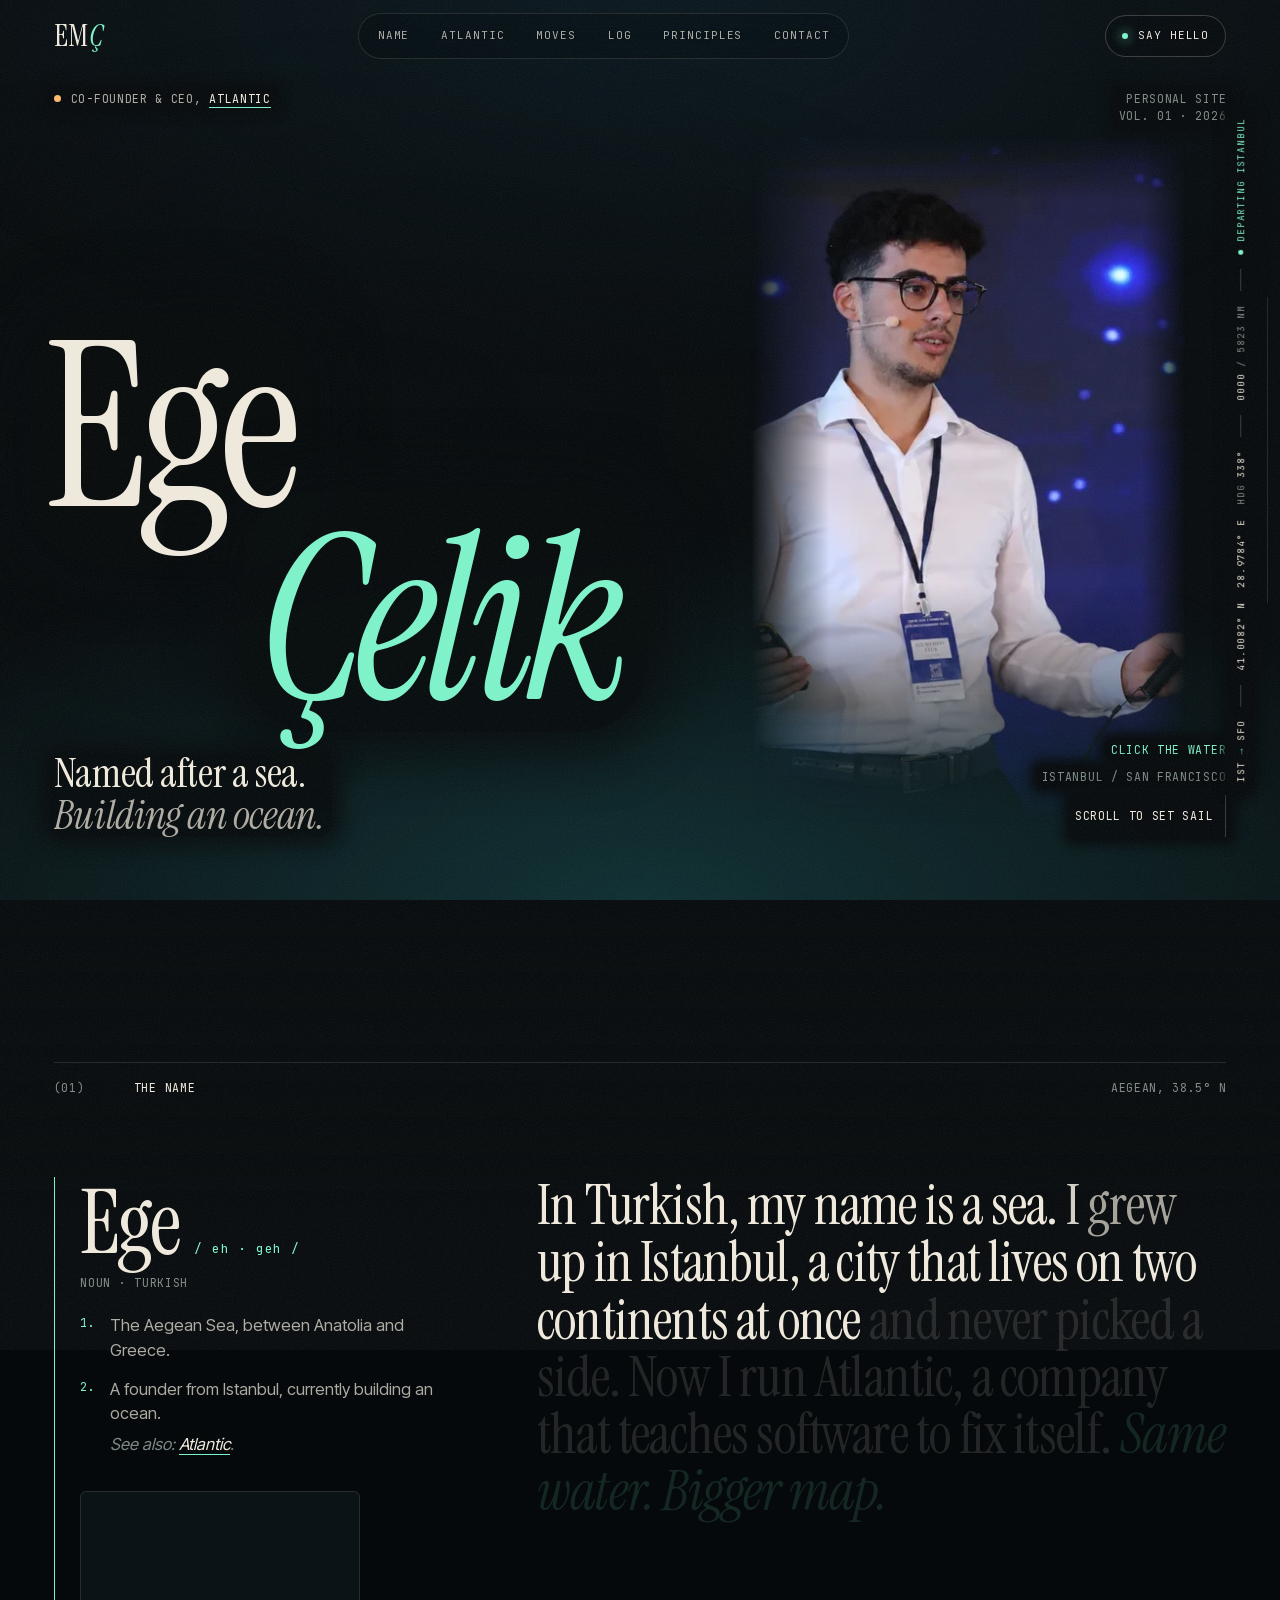
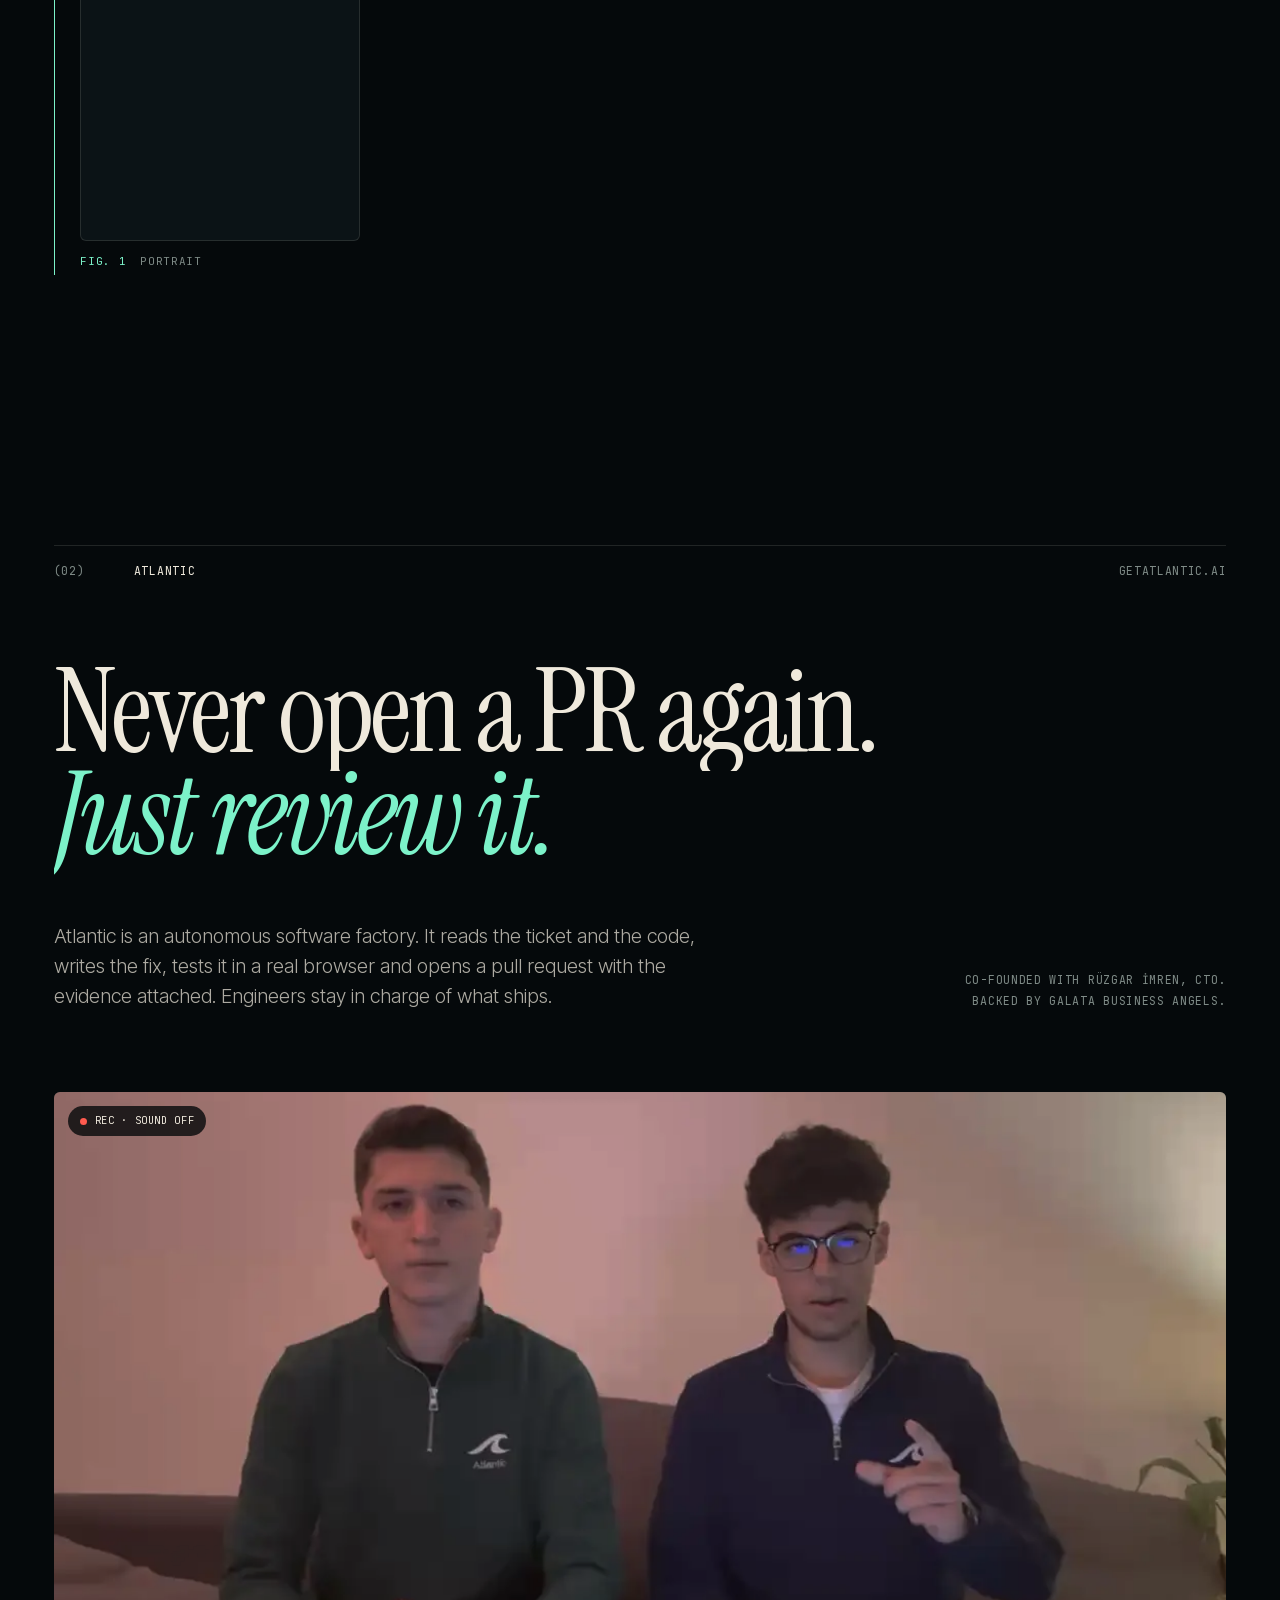
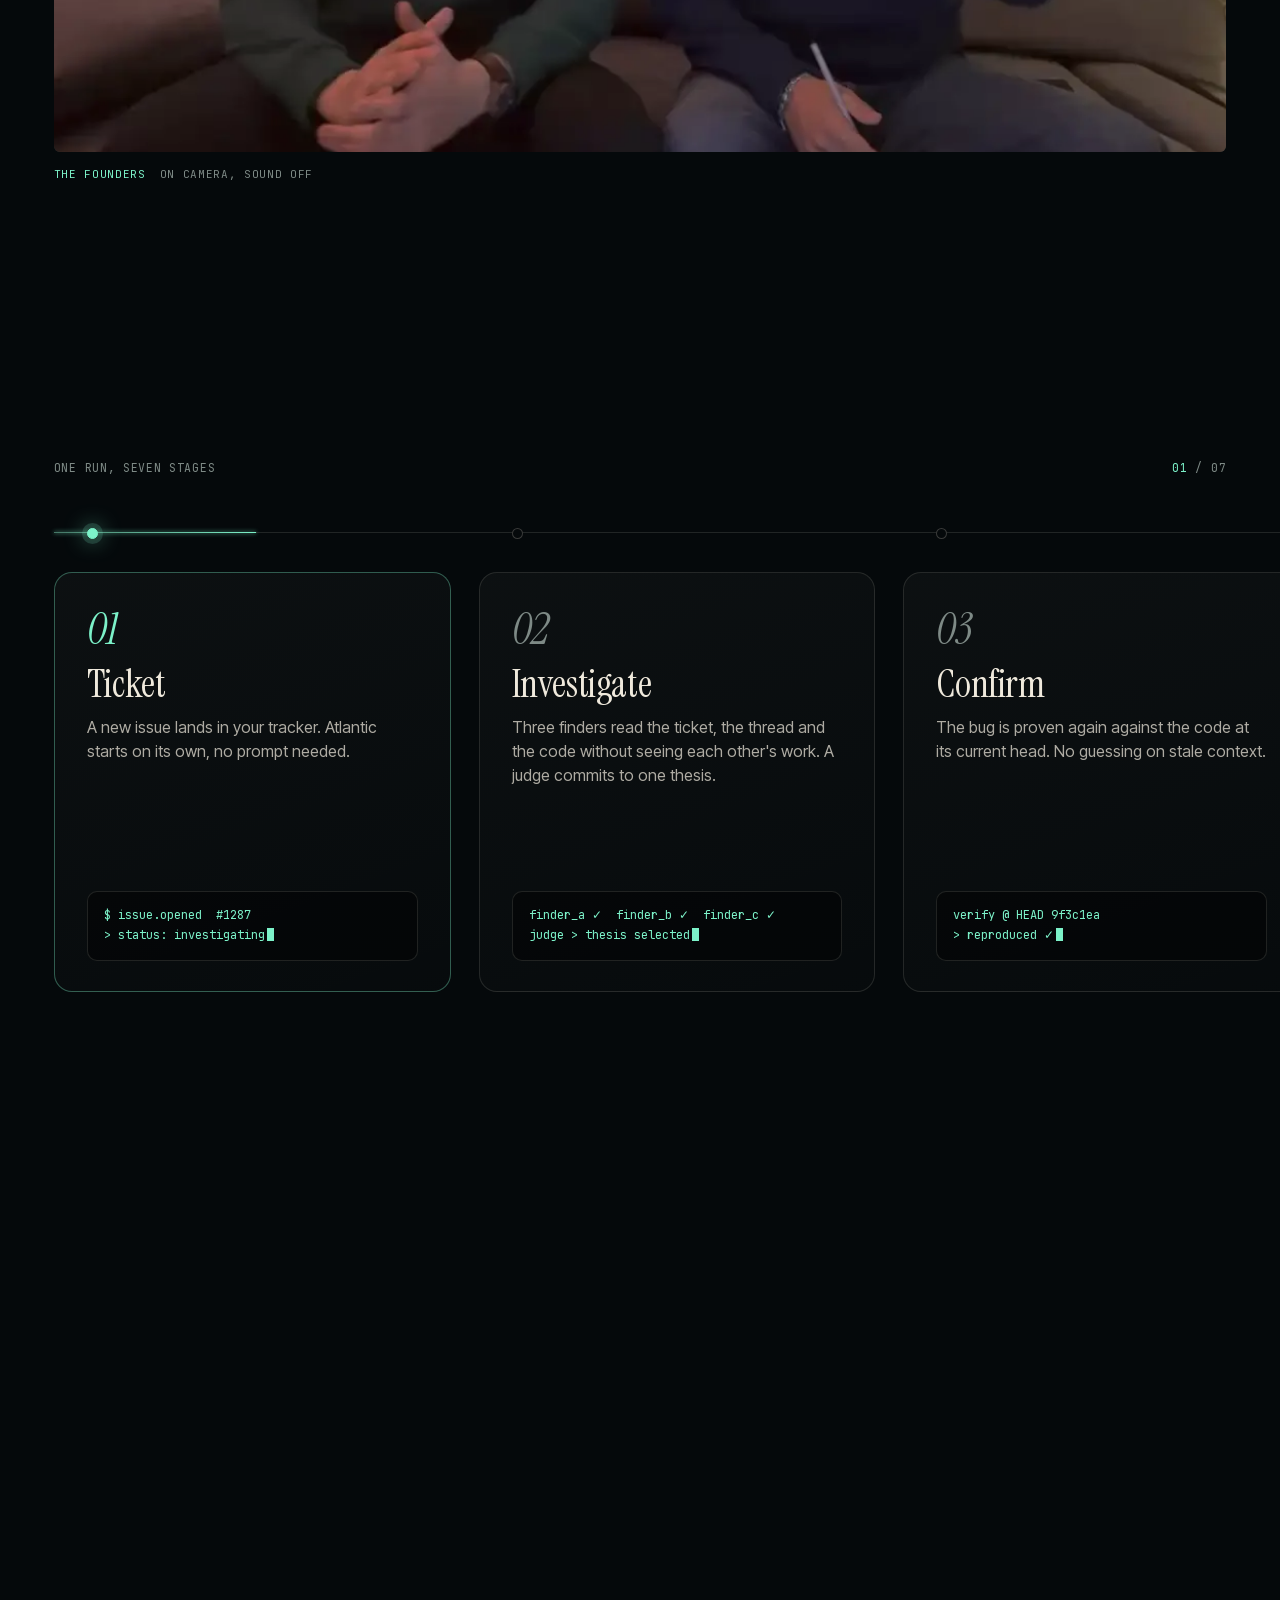
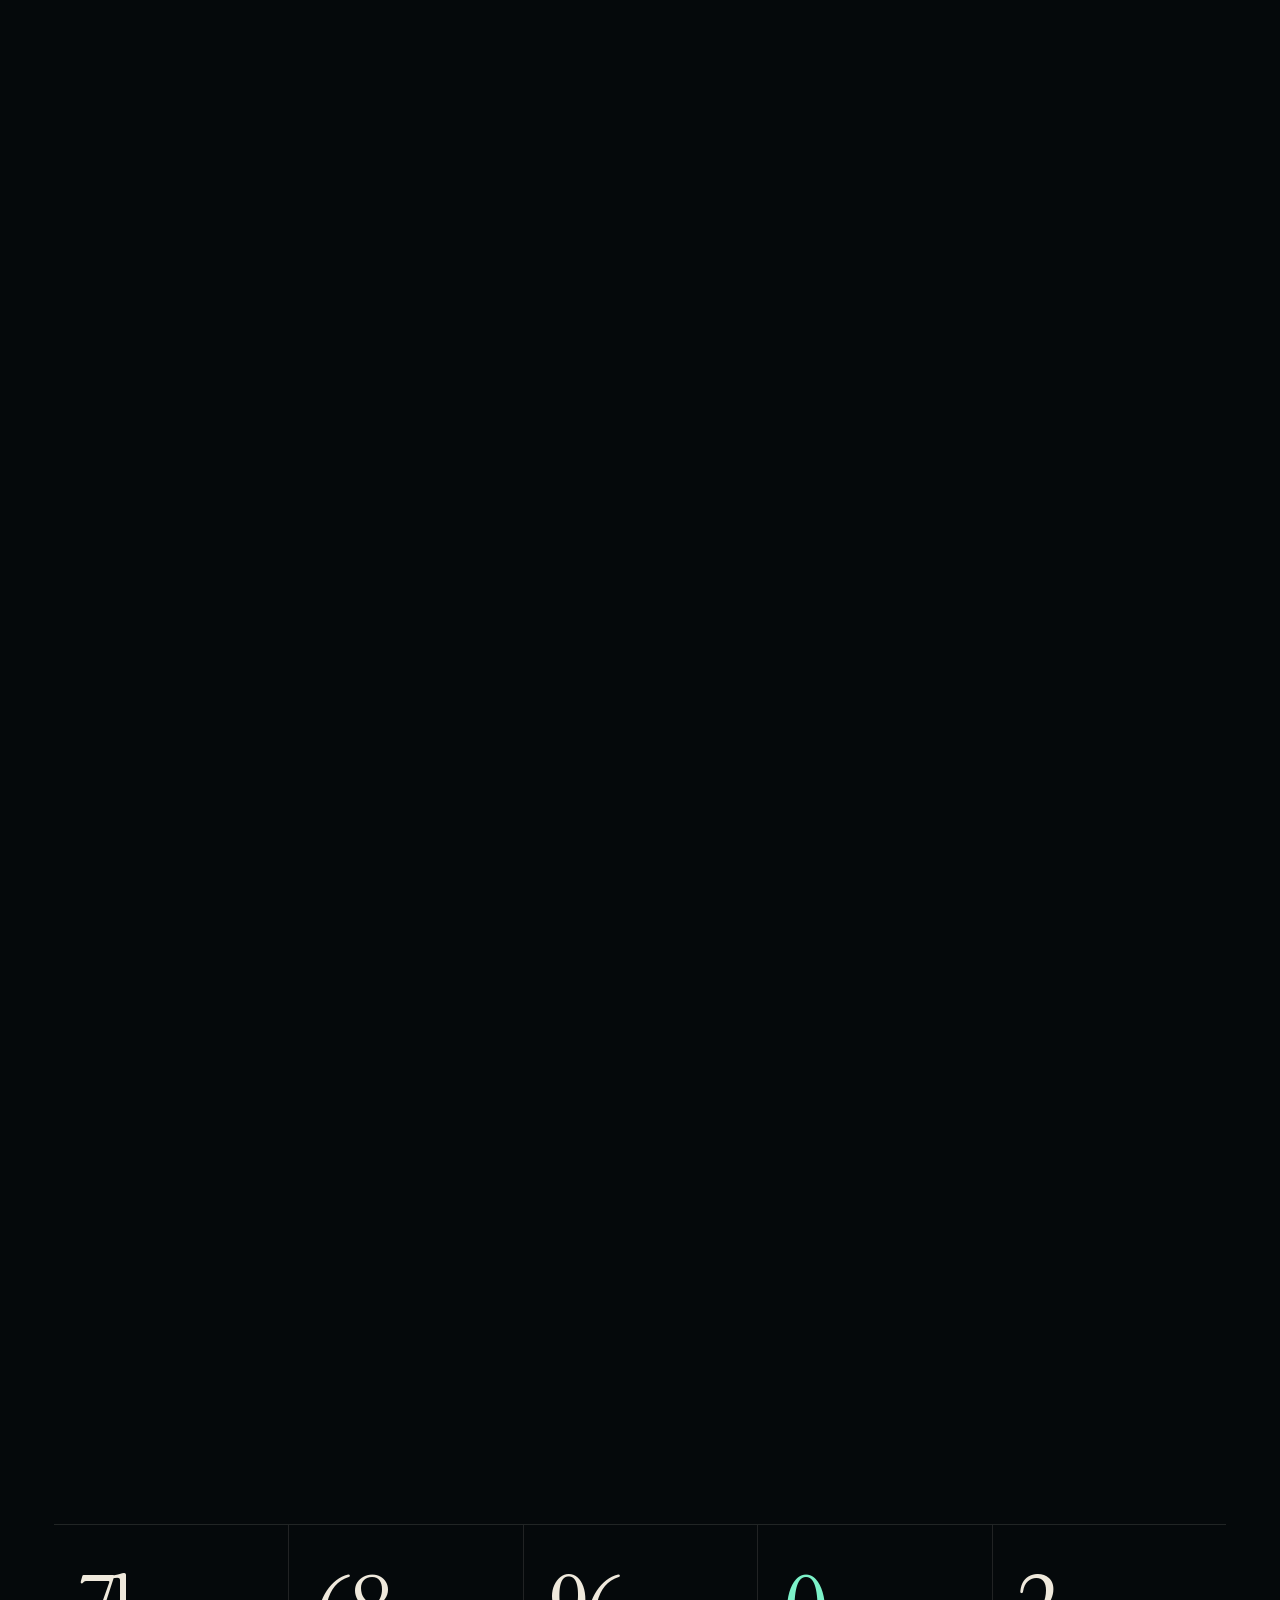
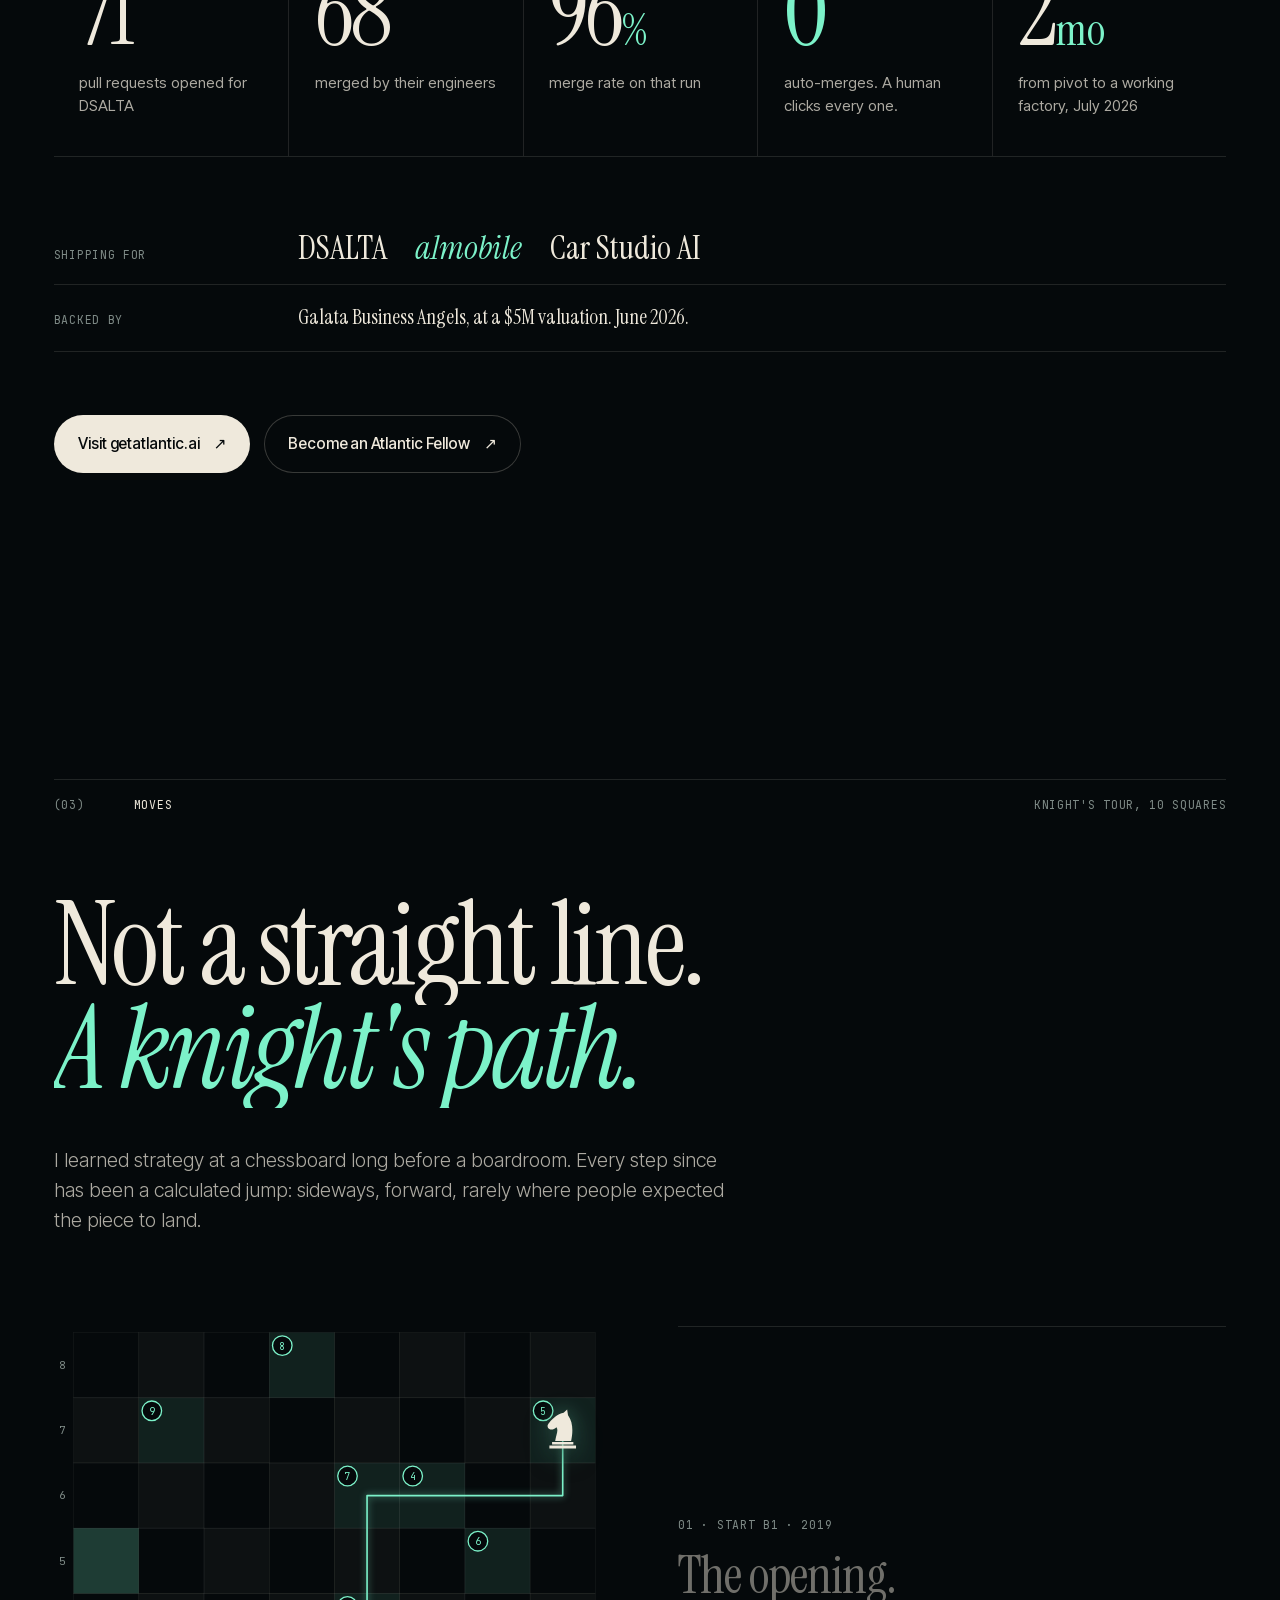
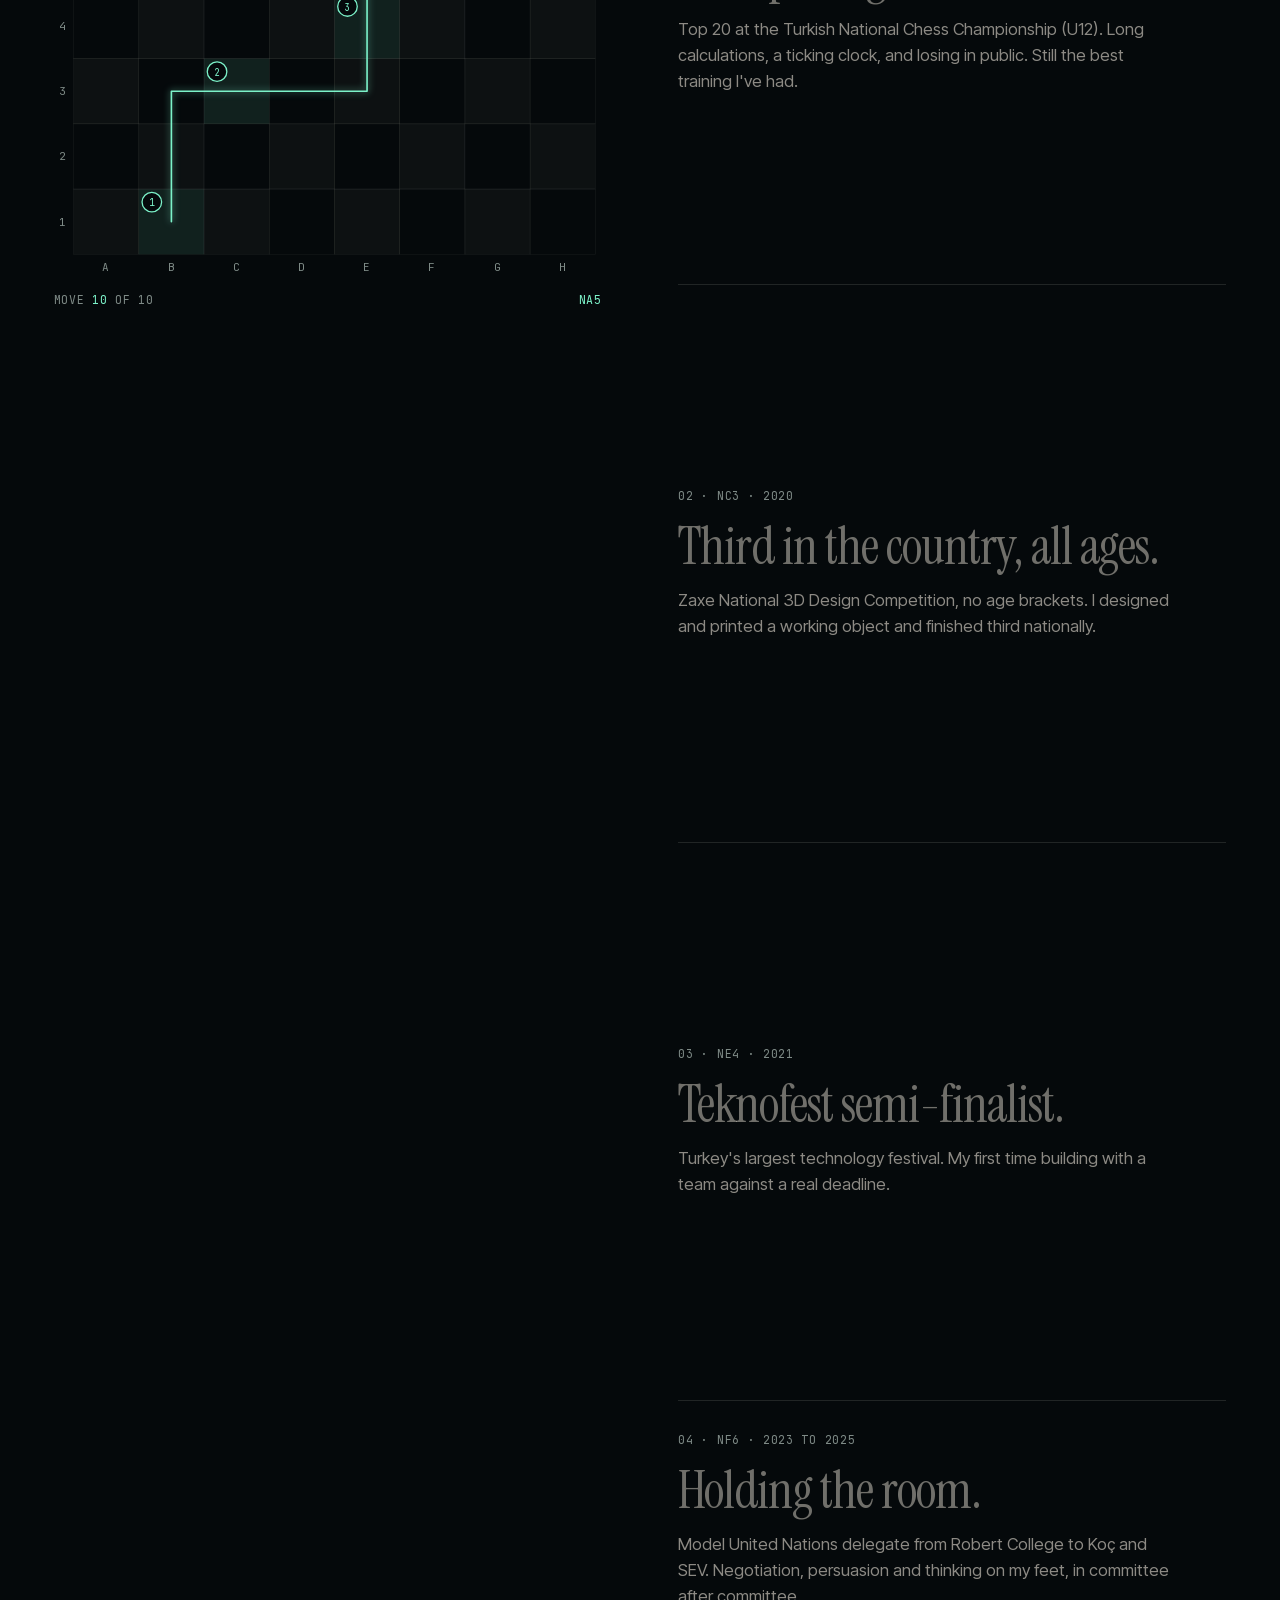
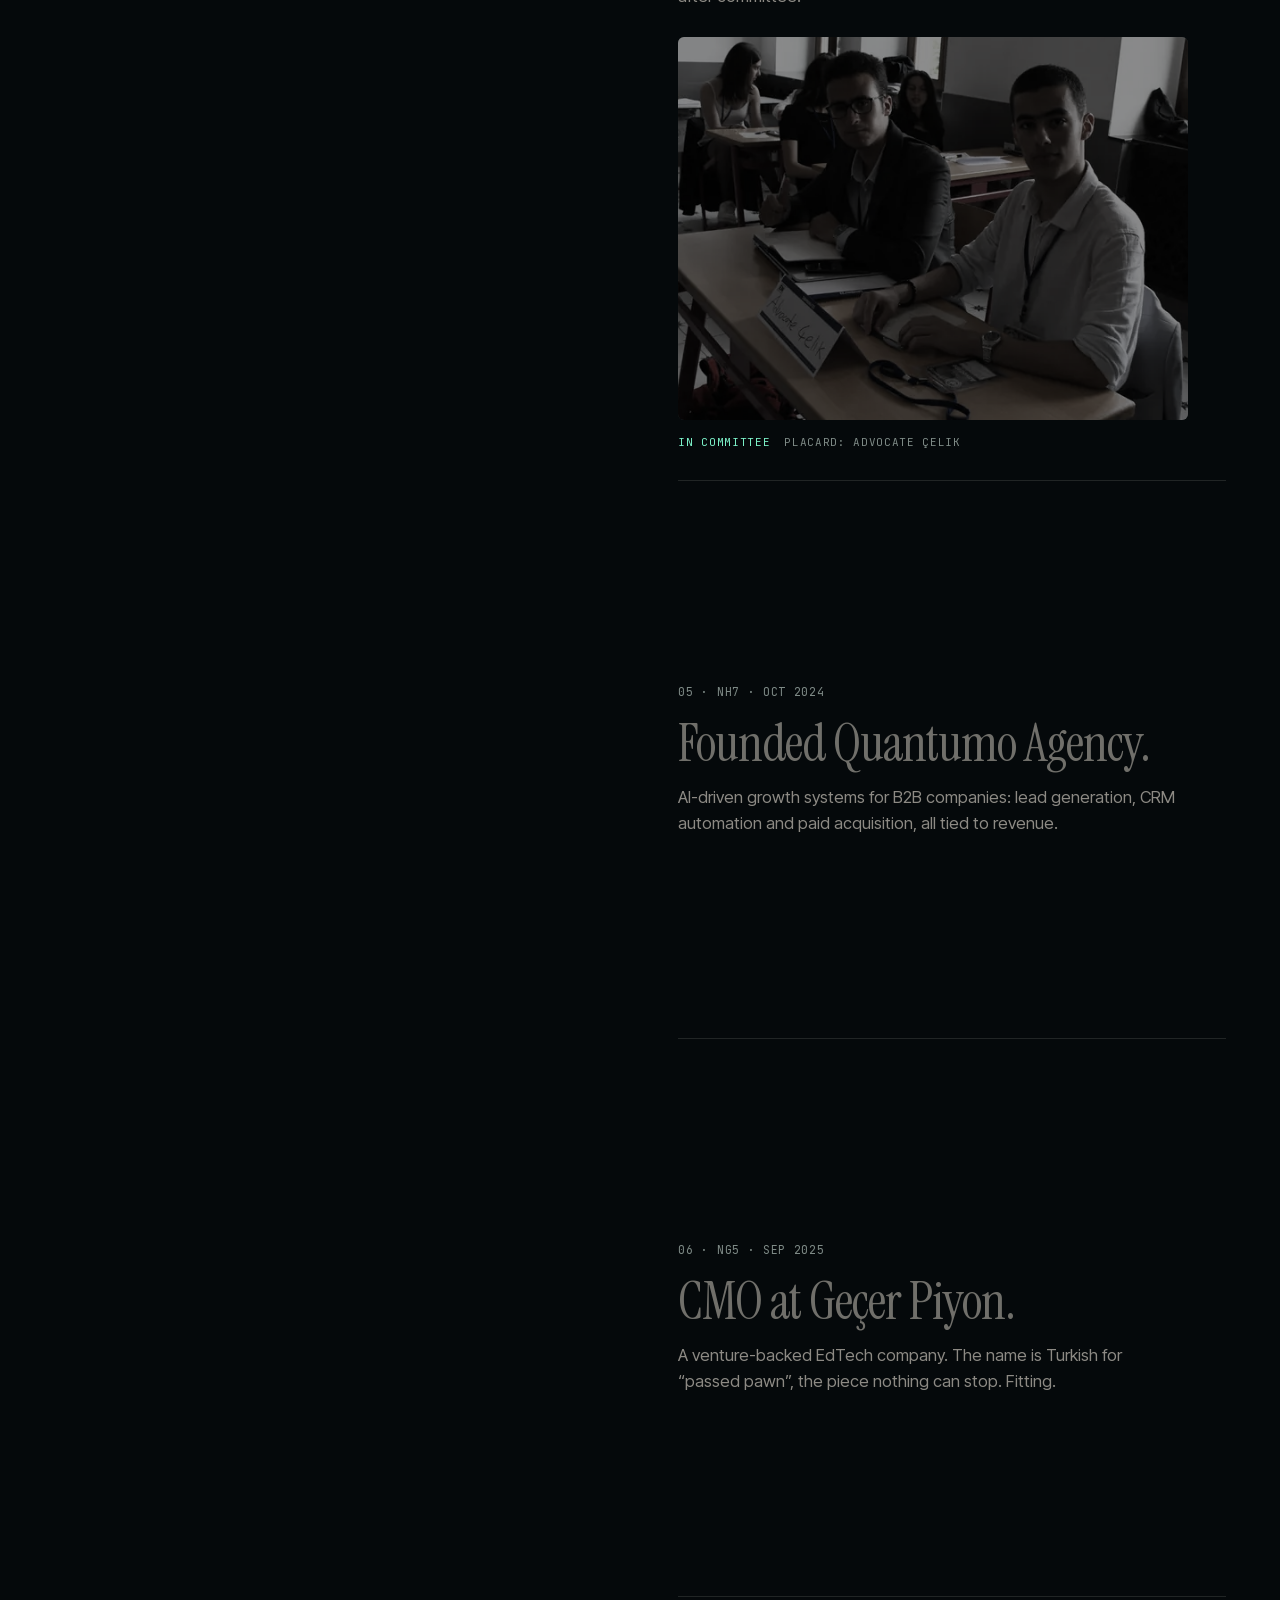
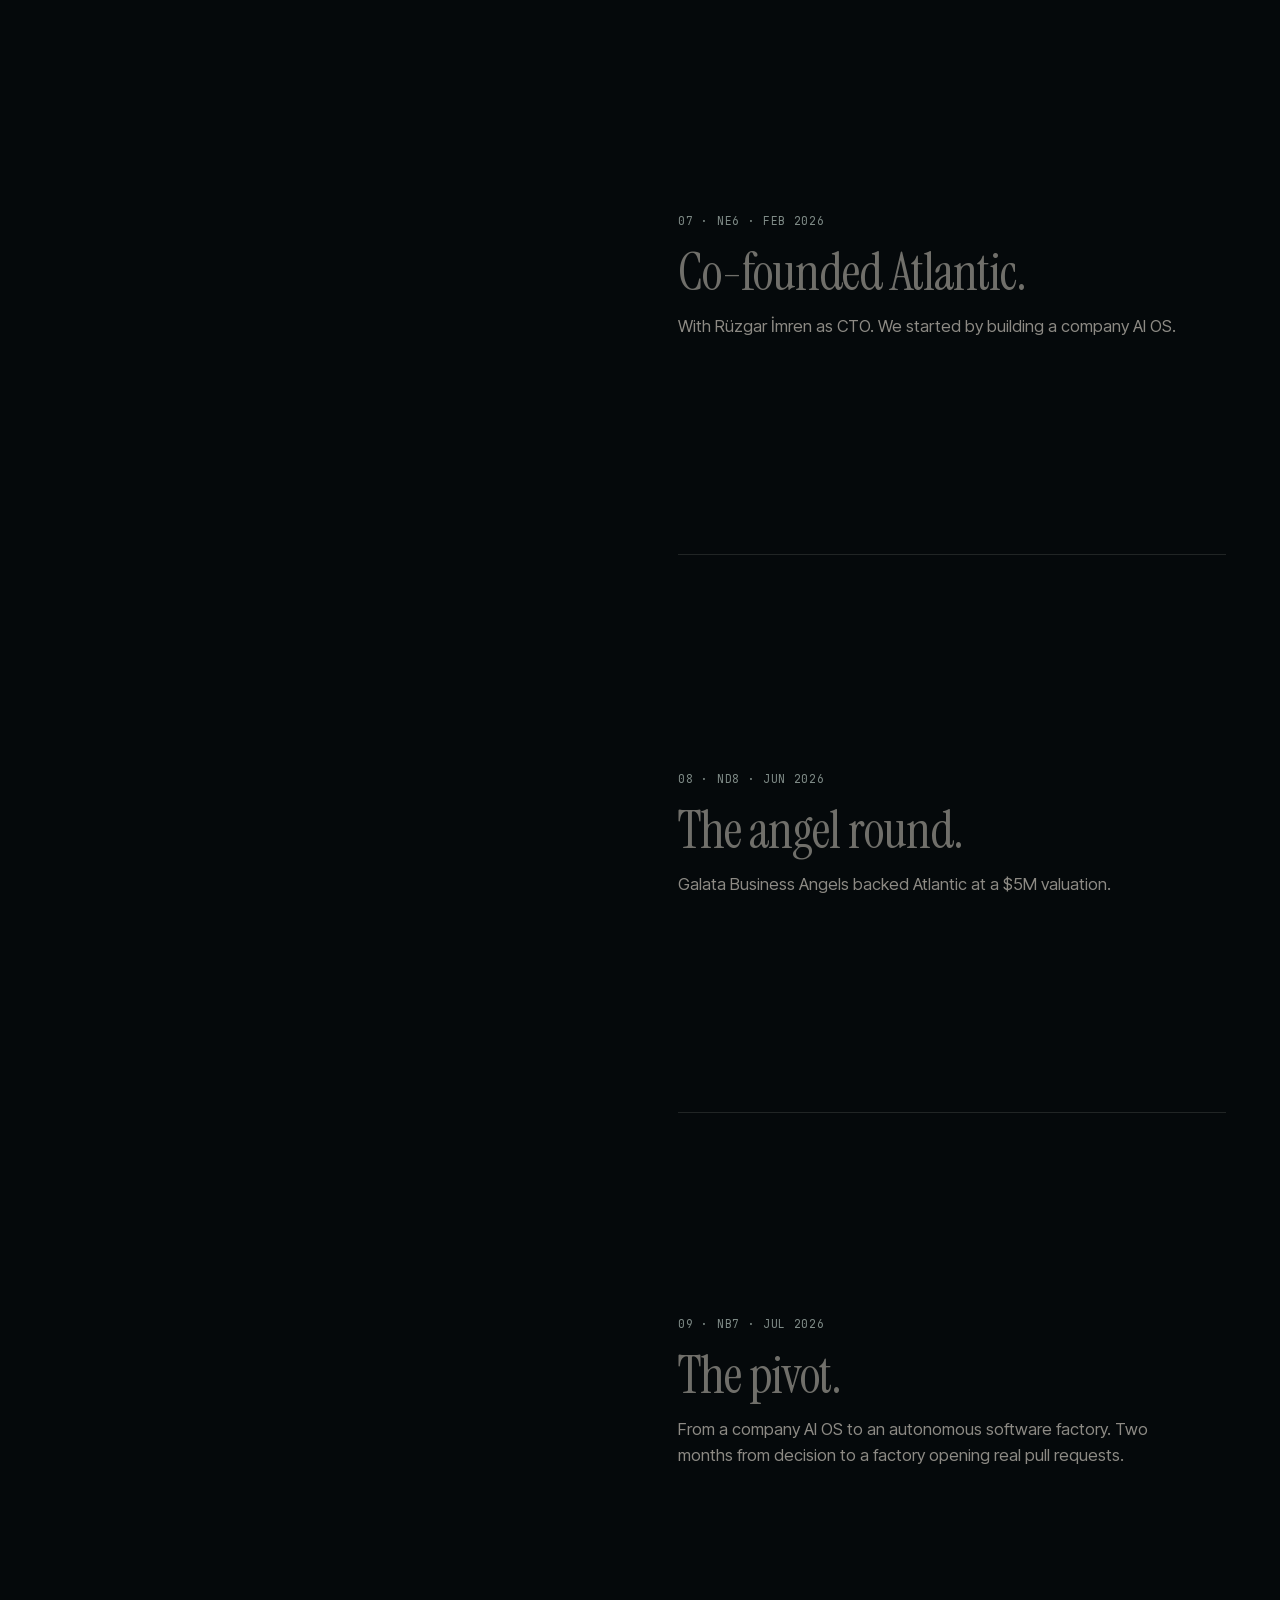
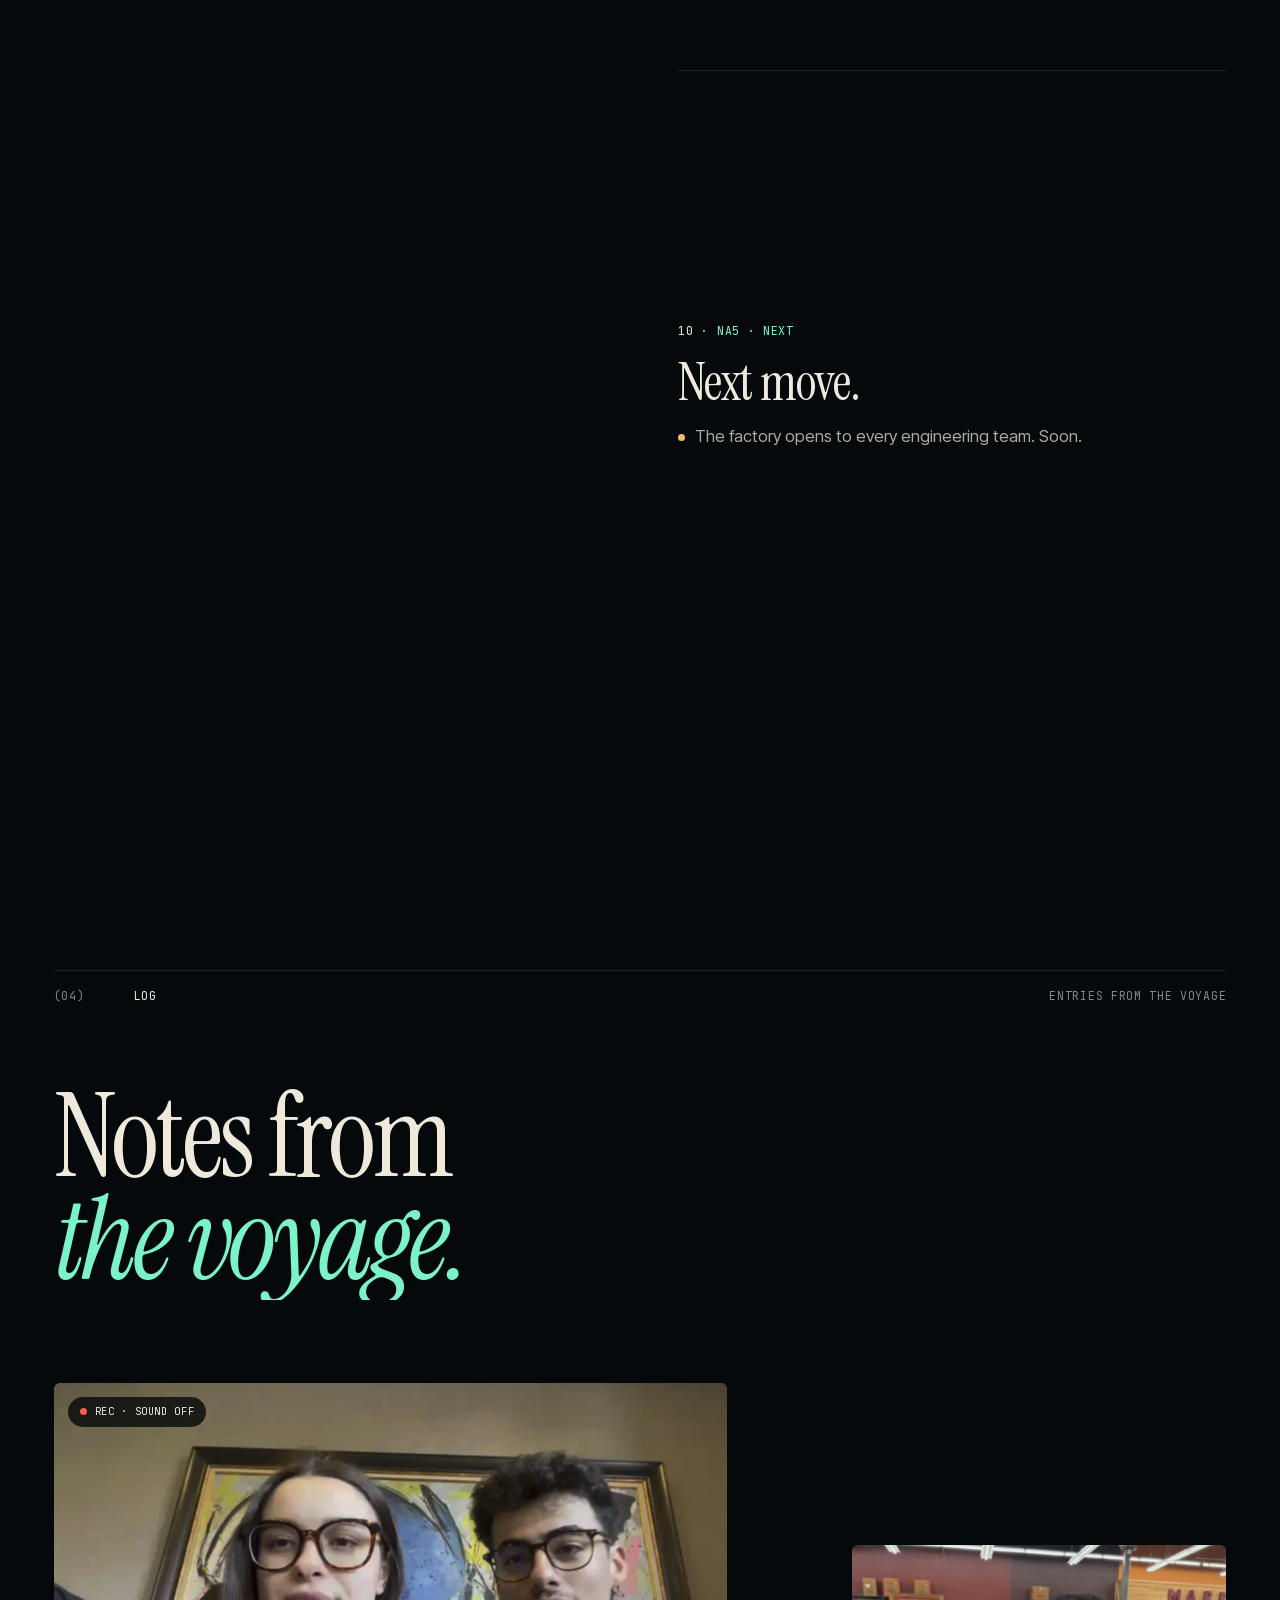
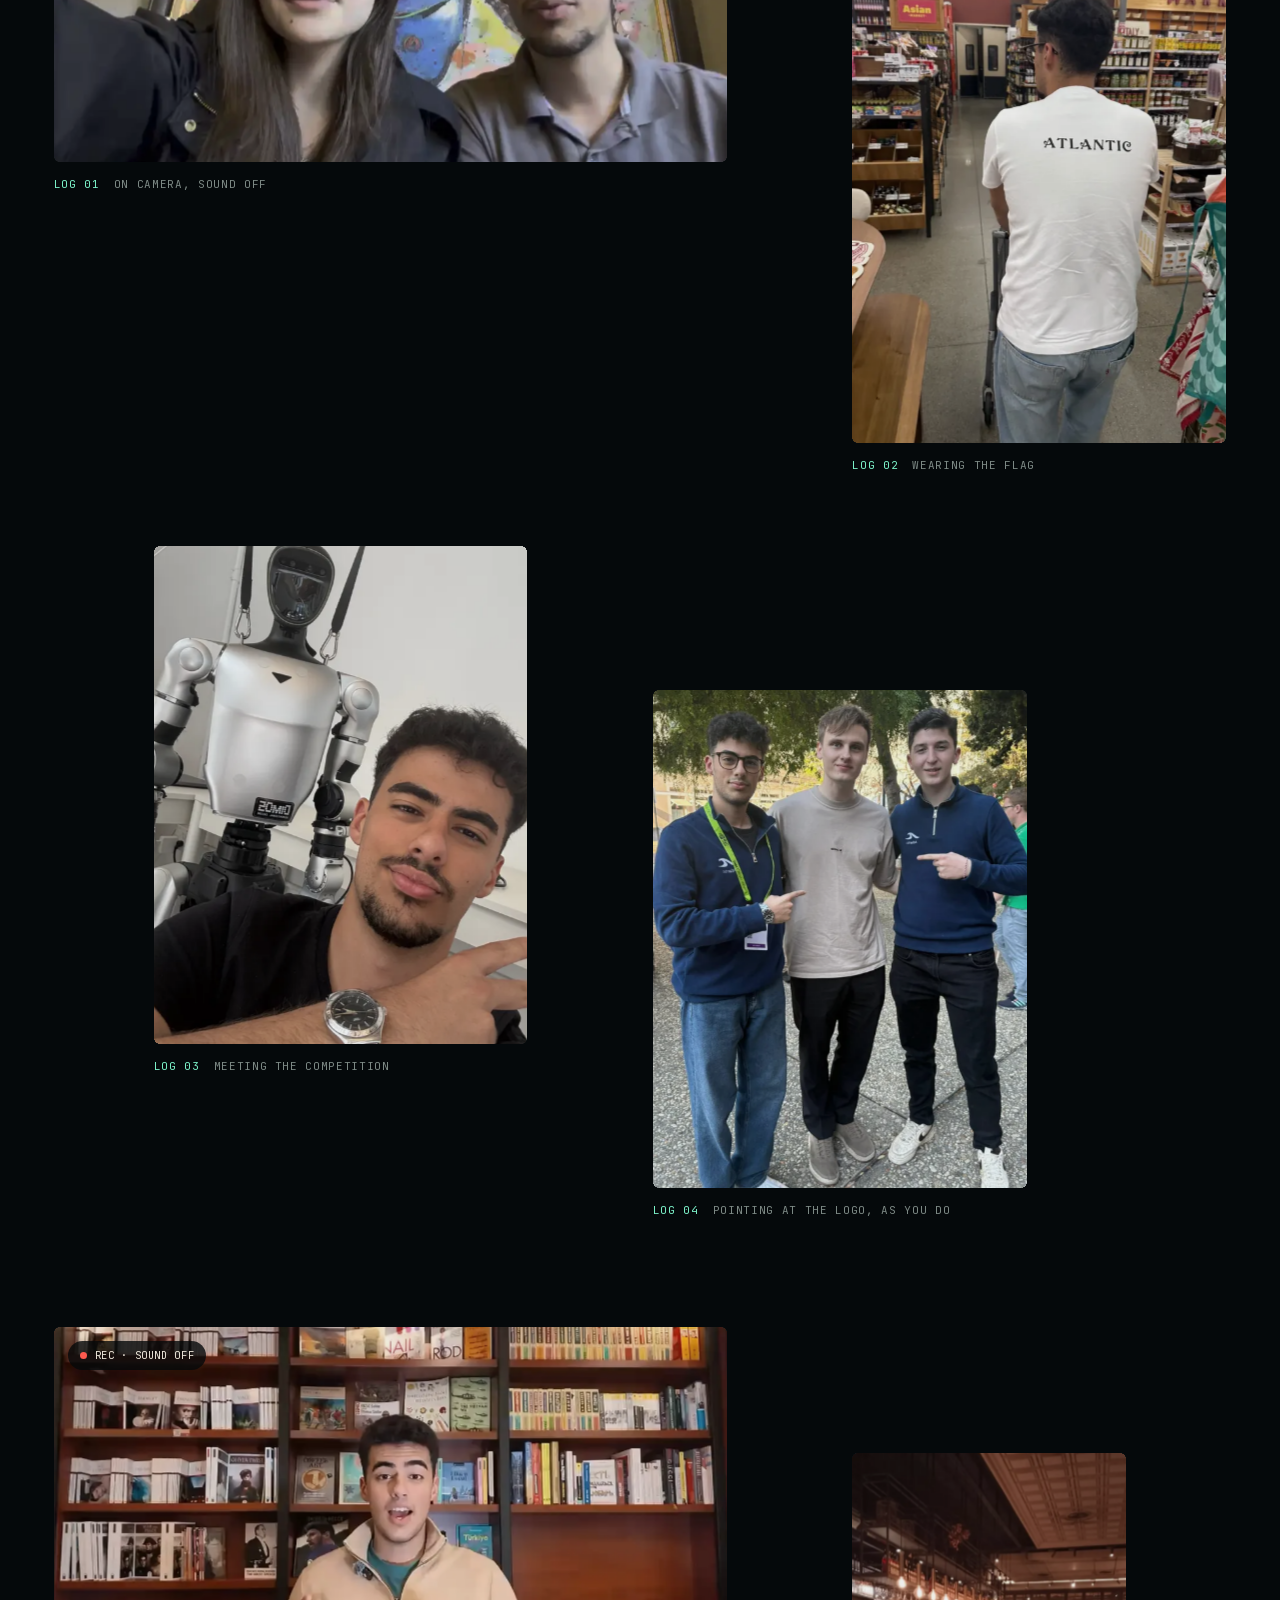
==== commit ce4b691f: "Share card with the stage photo og.jpg is rendered from the real hero (live WebGL sea, name and tagl" ====
--- a/index.html
+++ b/index.html
@@ -15,16 +15,18 @@
 <meta property="og:site_name" content="Ege Çelik">
 <meta property="og:title" content="Ege Çelik · Named after a sea. Building an ocean.">
 <meta property="og:description" content="Co-founder and CEO of Atlantic, the autonomous software factory. Never open a PR again. Just review it.">
-<meta property="og:image" content="https://egecelik.si/og.png">
+<meta property="og:image" content="https://egecelik.si/og.jpg">
+<meta property="og:image:type" content="image/jpeg">
 <meta property="og:image:width" content="1200">
 <meta property="og:image:height" content="630">
-<meta property="og:image:alt" content="Ege Çelik. Named after a sea. Building an ocean.">
+<meta property="og:image:alt" content="Ege Mustafa Çelik on stage beside the words: Ege Çelik. Named after a sea. Building an ocean.">
 <meta property="profile:first_name" content="Ege">
 <meta property="profile:last_name" content="Çelik">
 <meta name="twitter:card" content="summary_large_image">
 <meta name="twitter:title" content="Ege Çelik · Named after a sea. Building an ocean.">
 <meta name="twitter:description" content="Co-founder and CEO of Atlantic, the autonomous software factory.">
-<meta name="twitter:image" content="https://egecelik.si/og.png">
+<meta name="twitter:image" content="https://egecelik.si/og.jpg">
+<meta name="twitter:image:alt" content="Ege Mustafa Çelik on stage beside the words: Ege Çelik. Named after a sea. Building an ocean.">
 
 <link rel="icon" href="favicon.svg" type="image/svg+xml">
 <link rel="apple-touch-icon" href="apple-touch-icon.png">
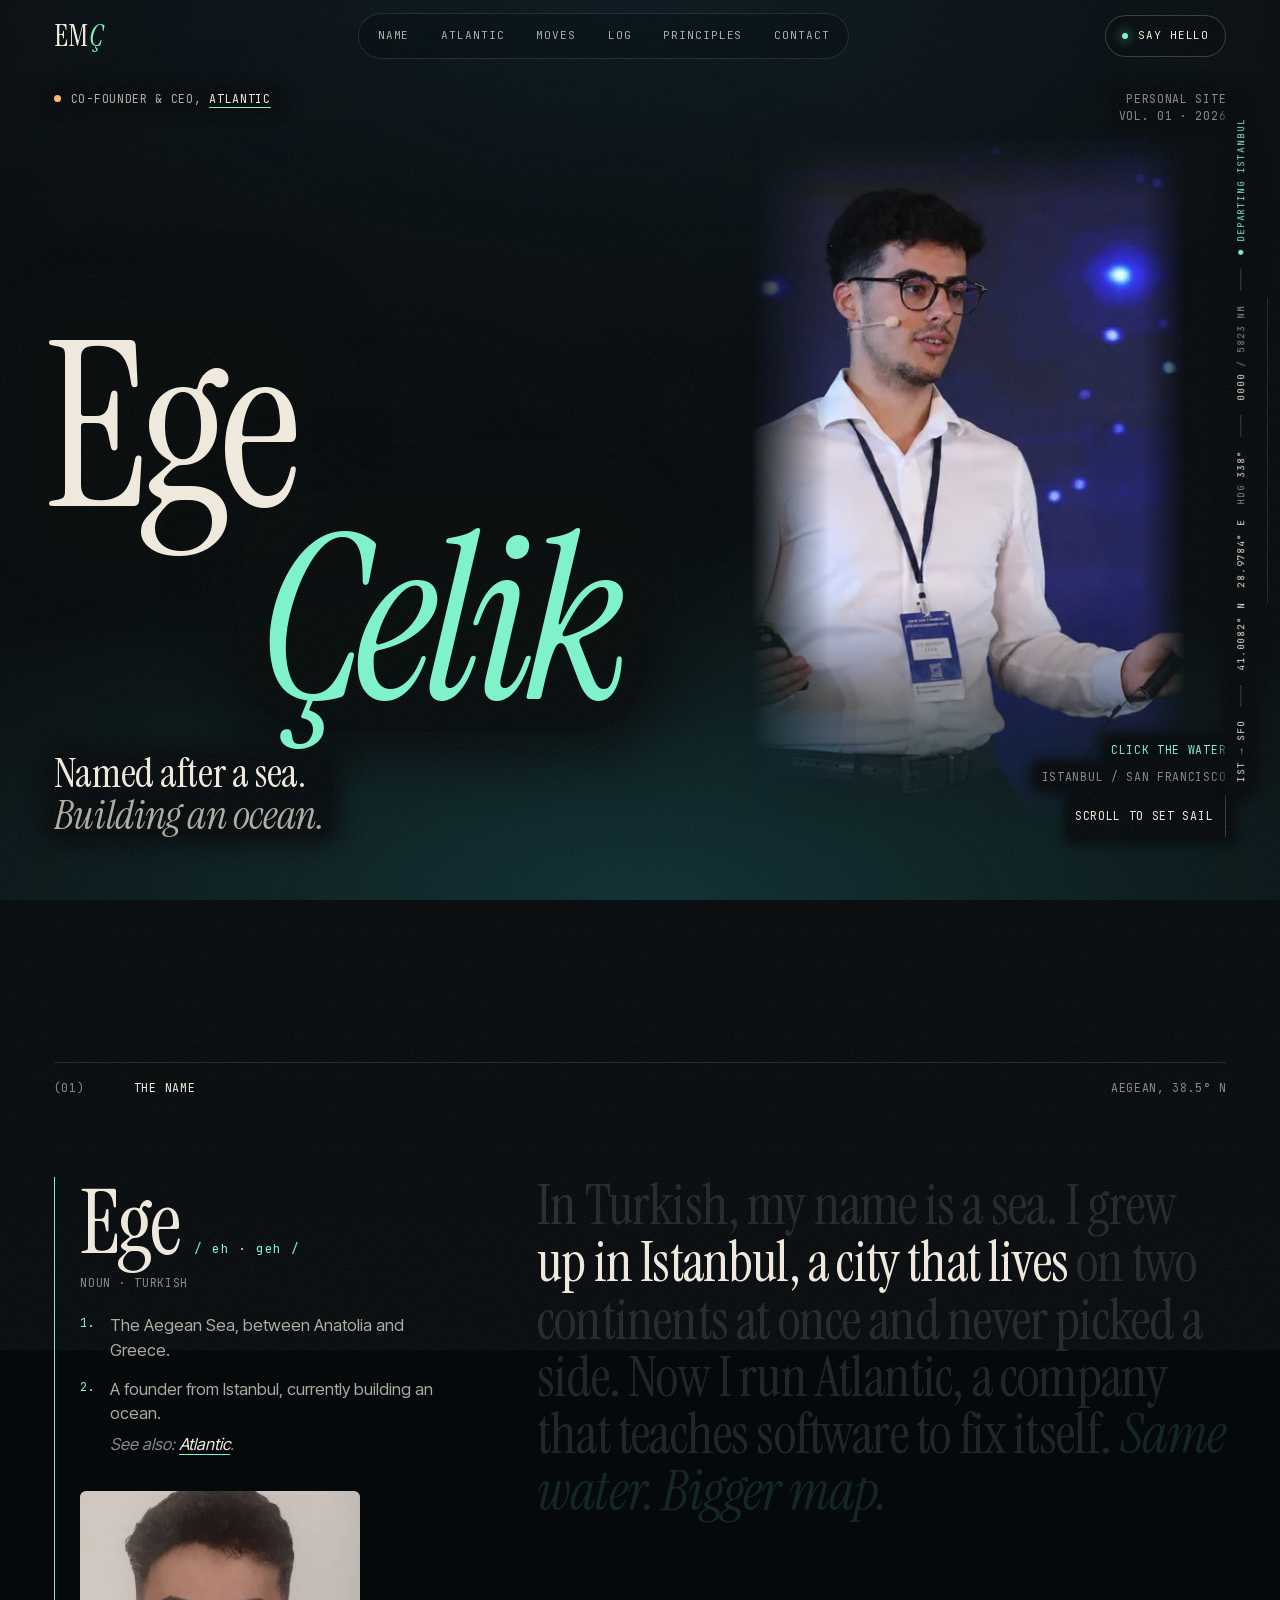
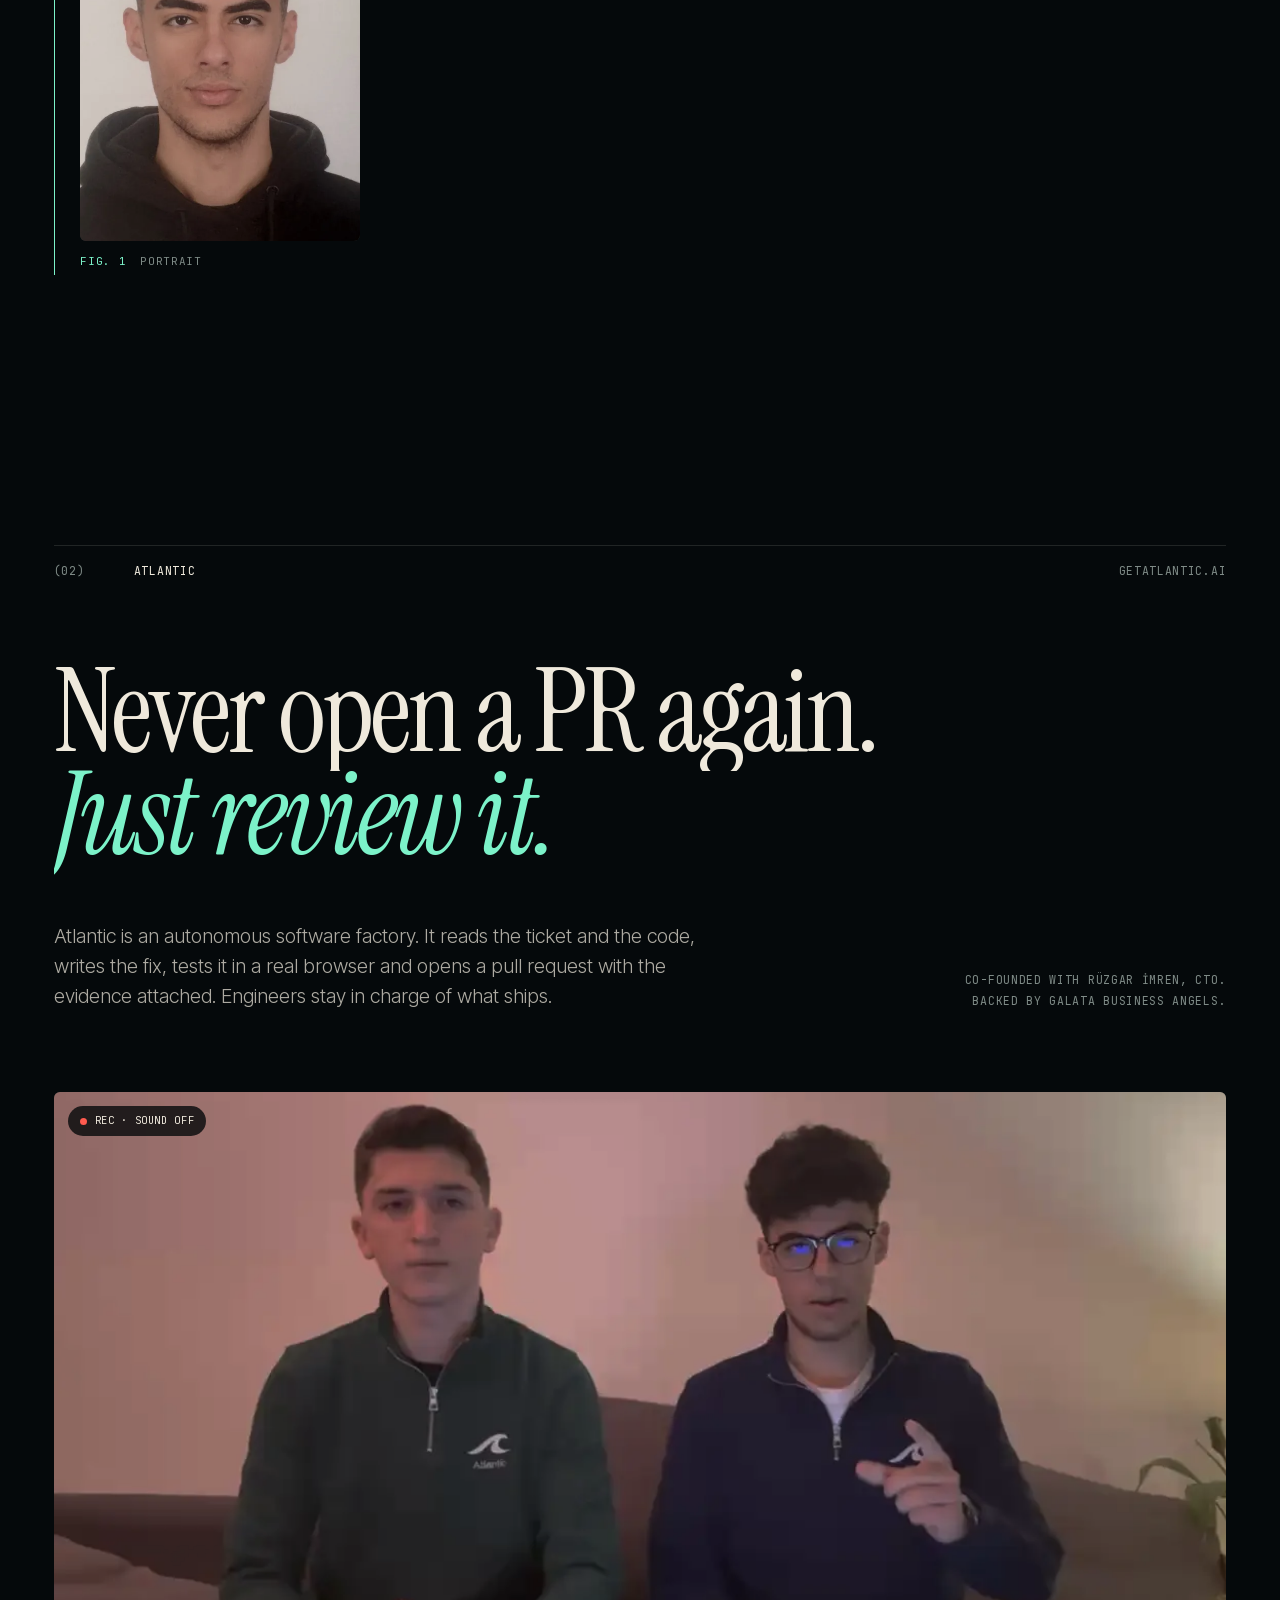
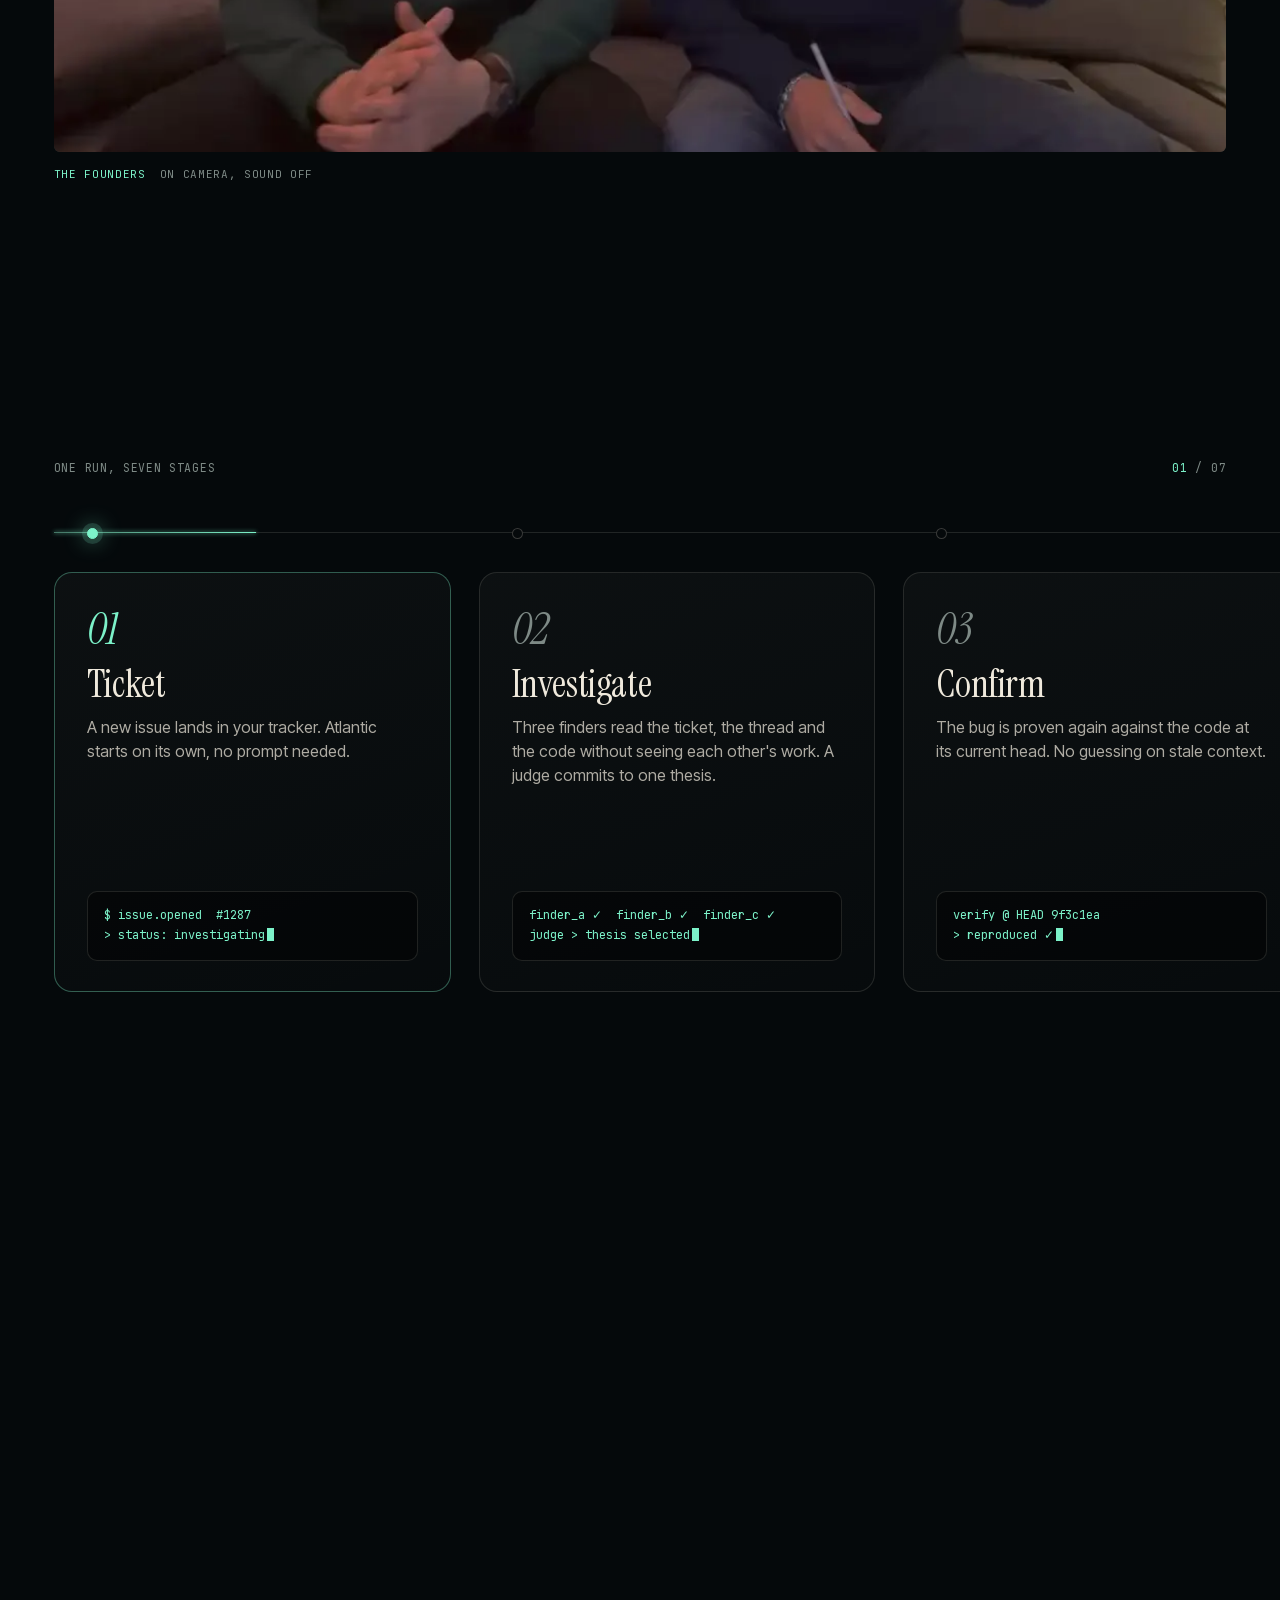
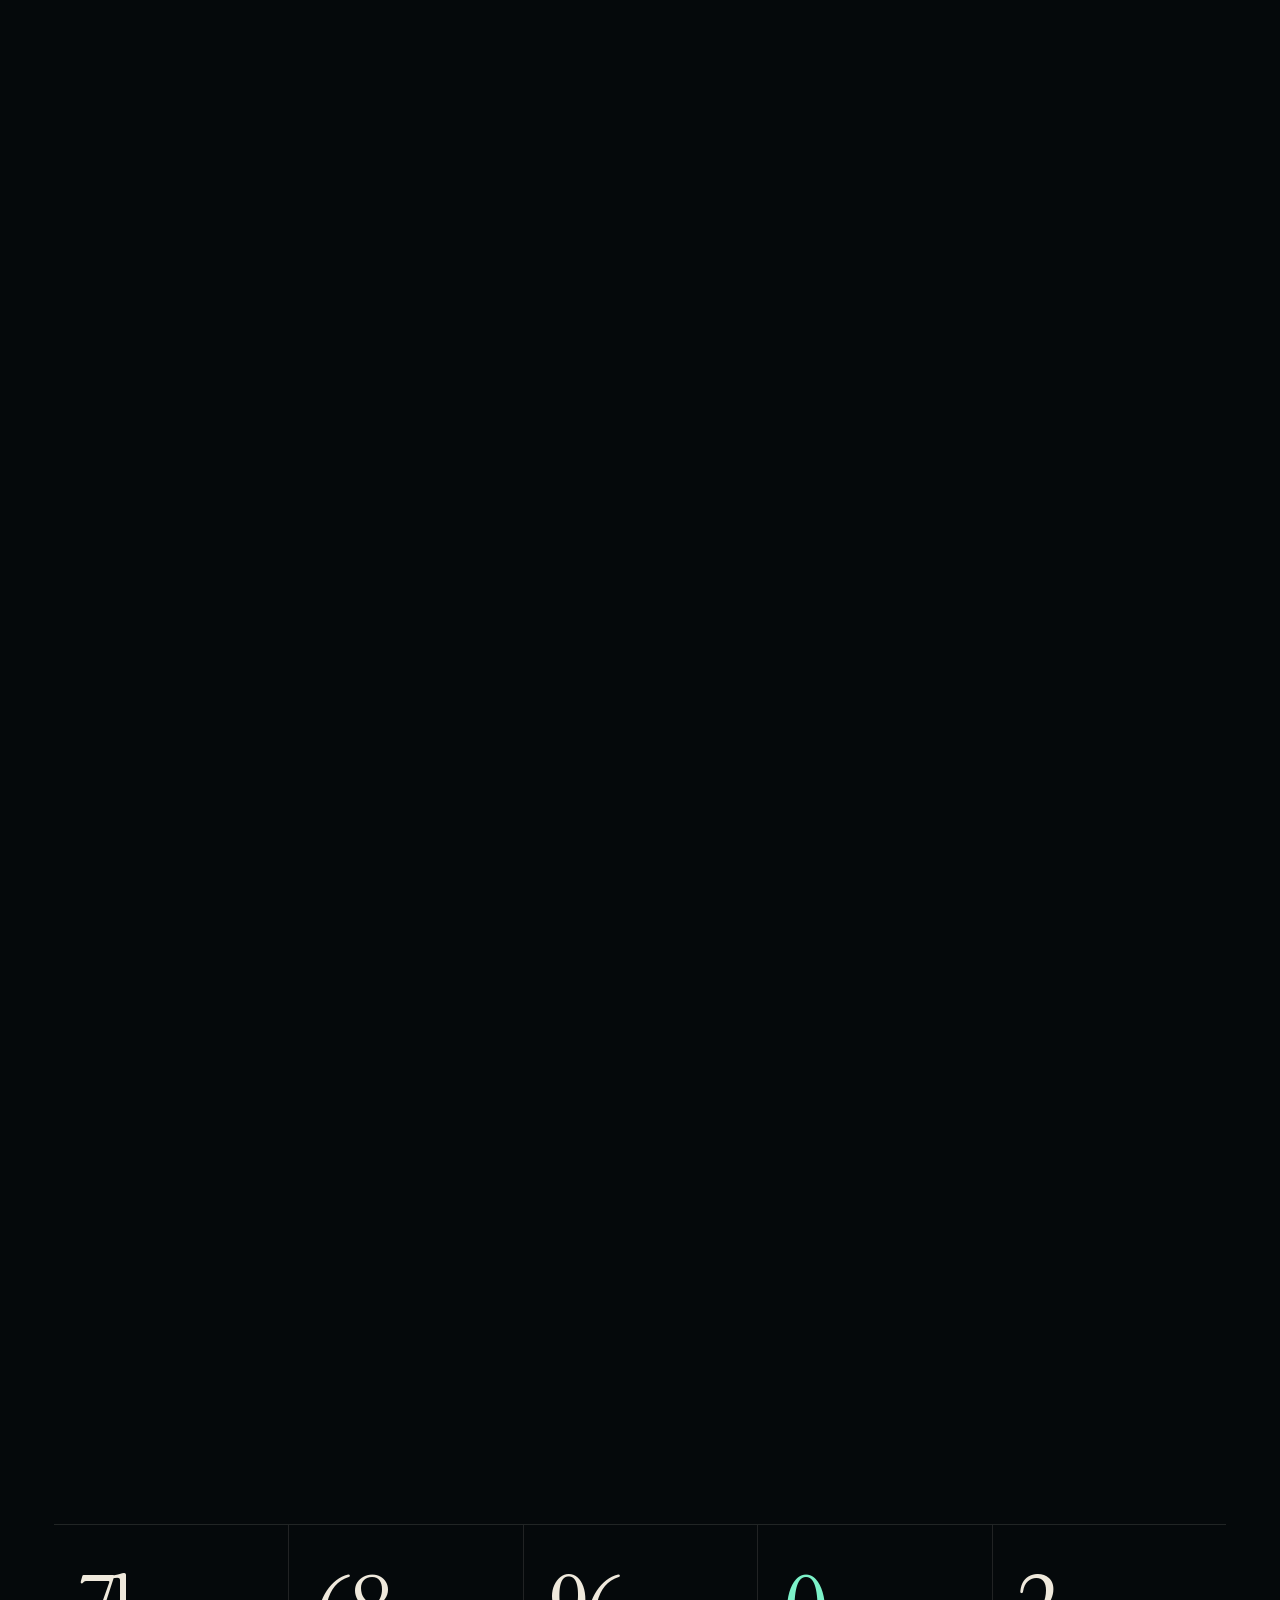
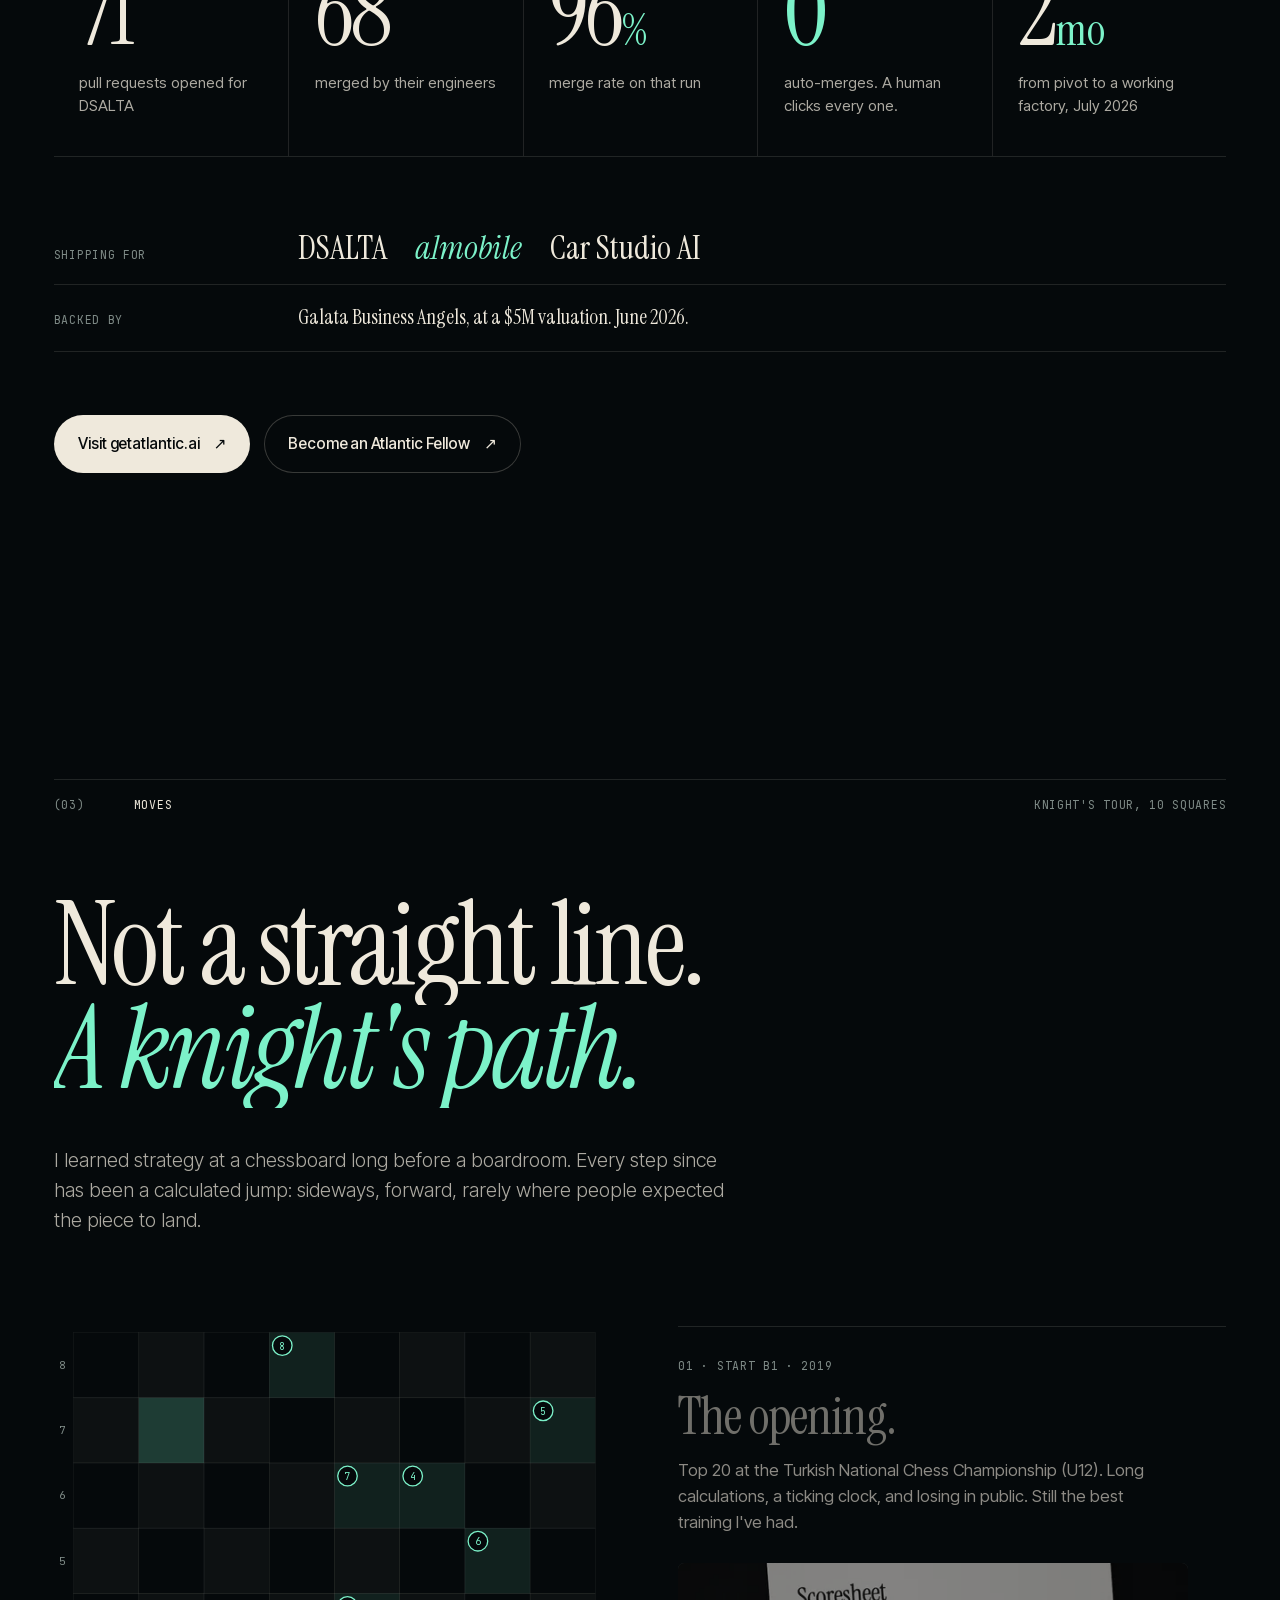
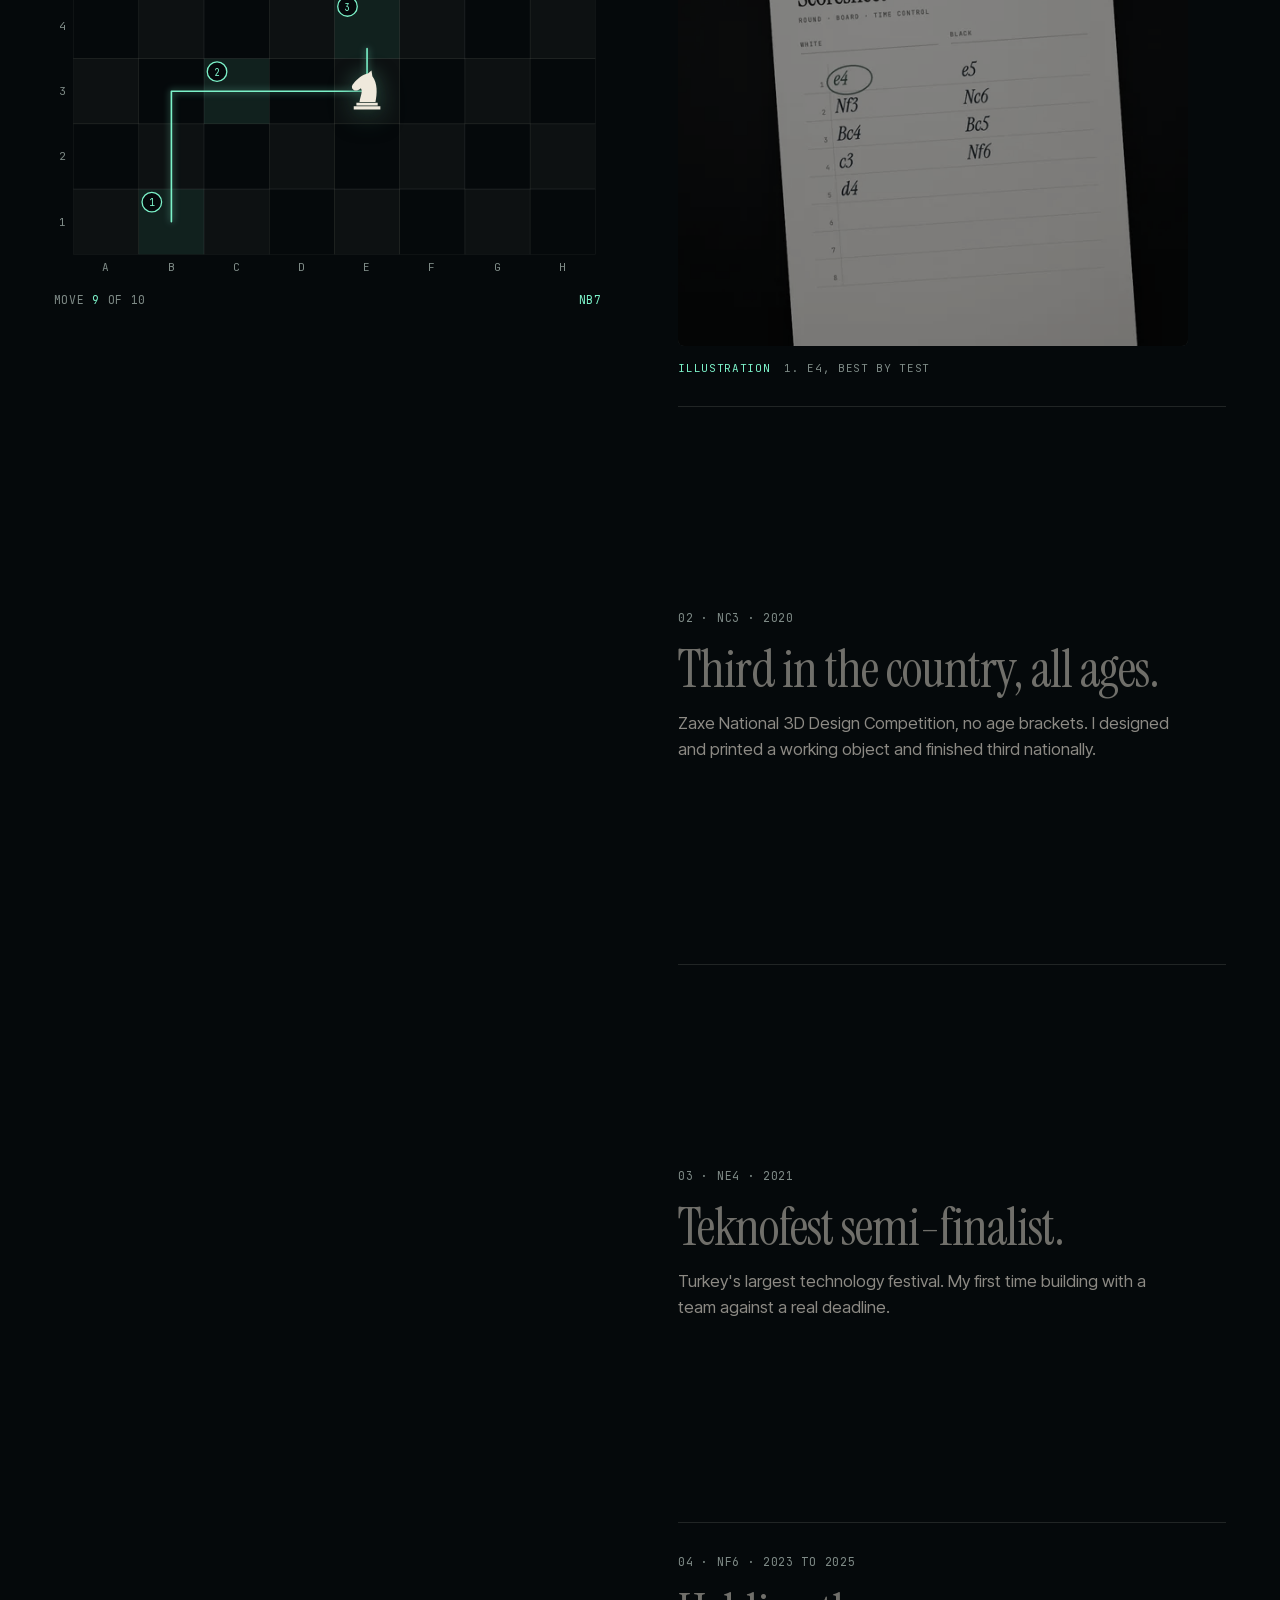
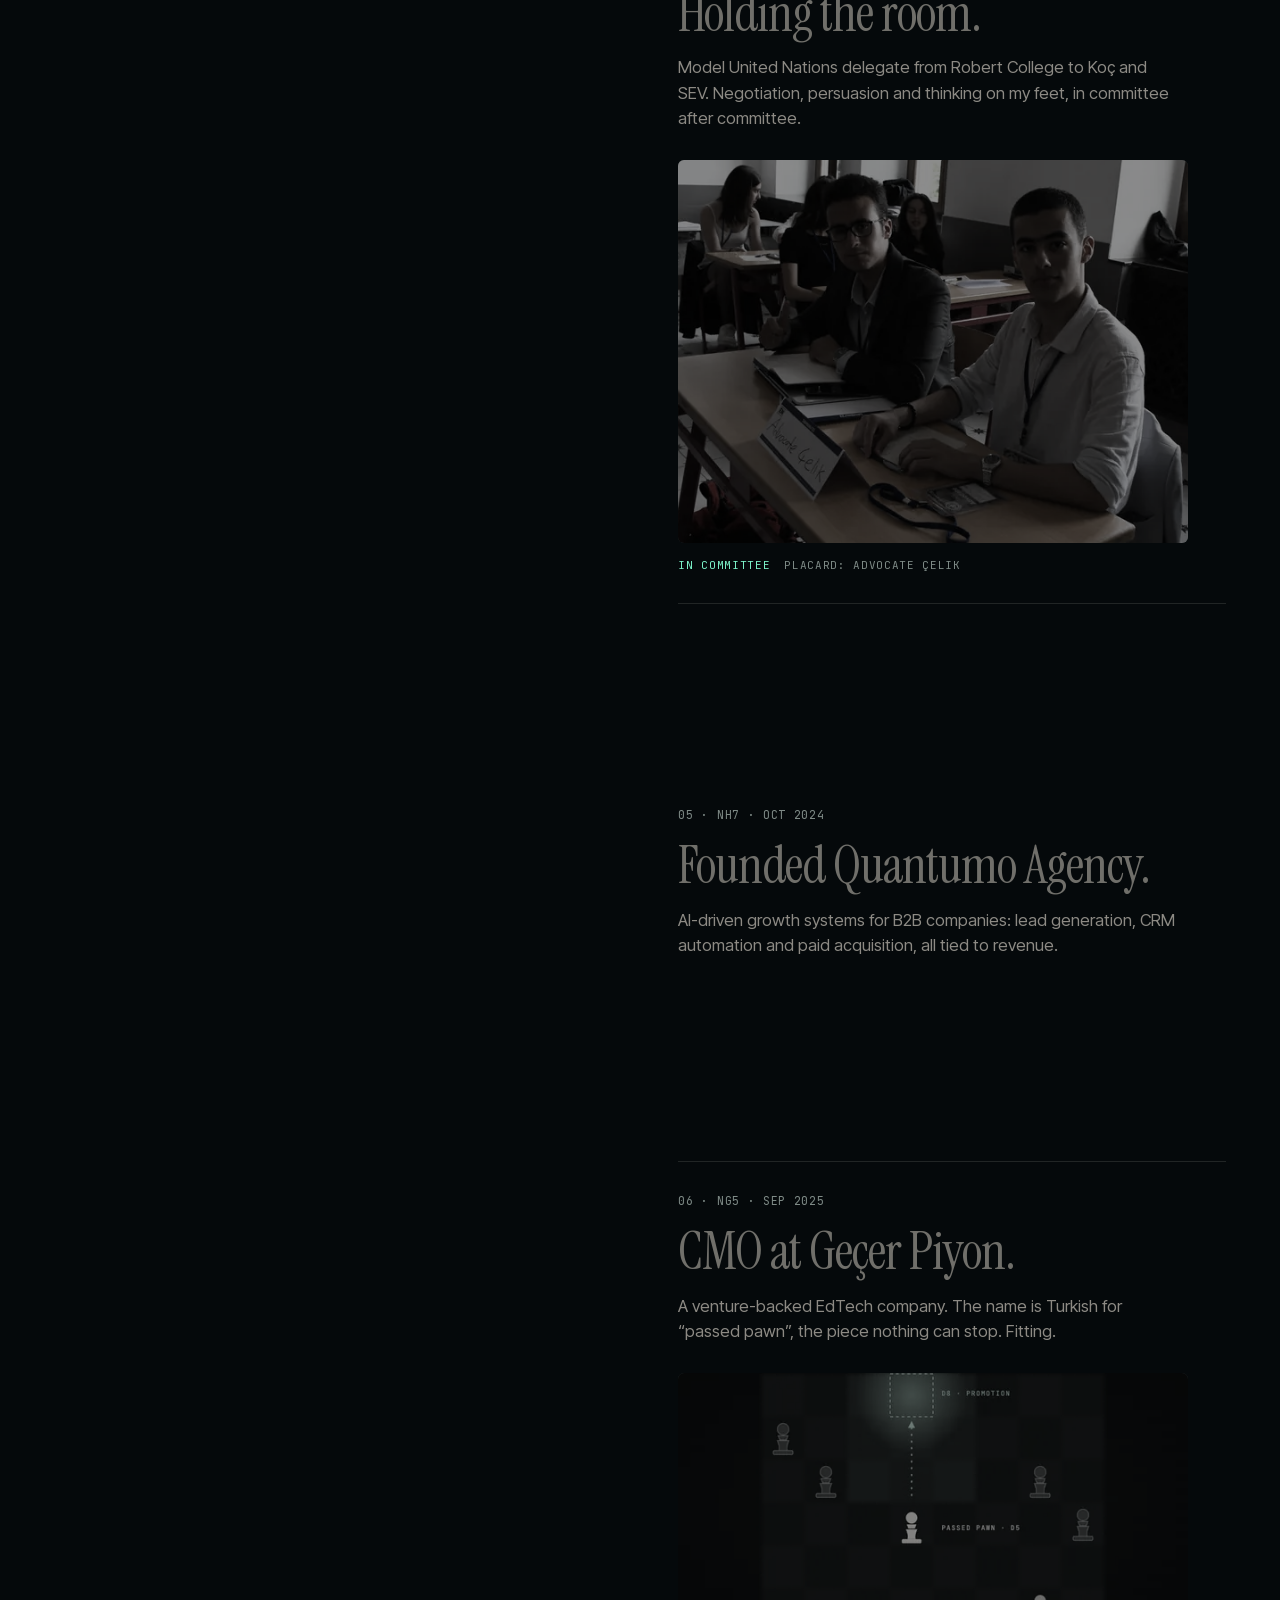
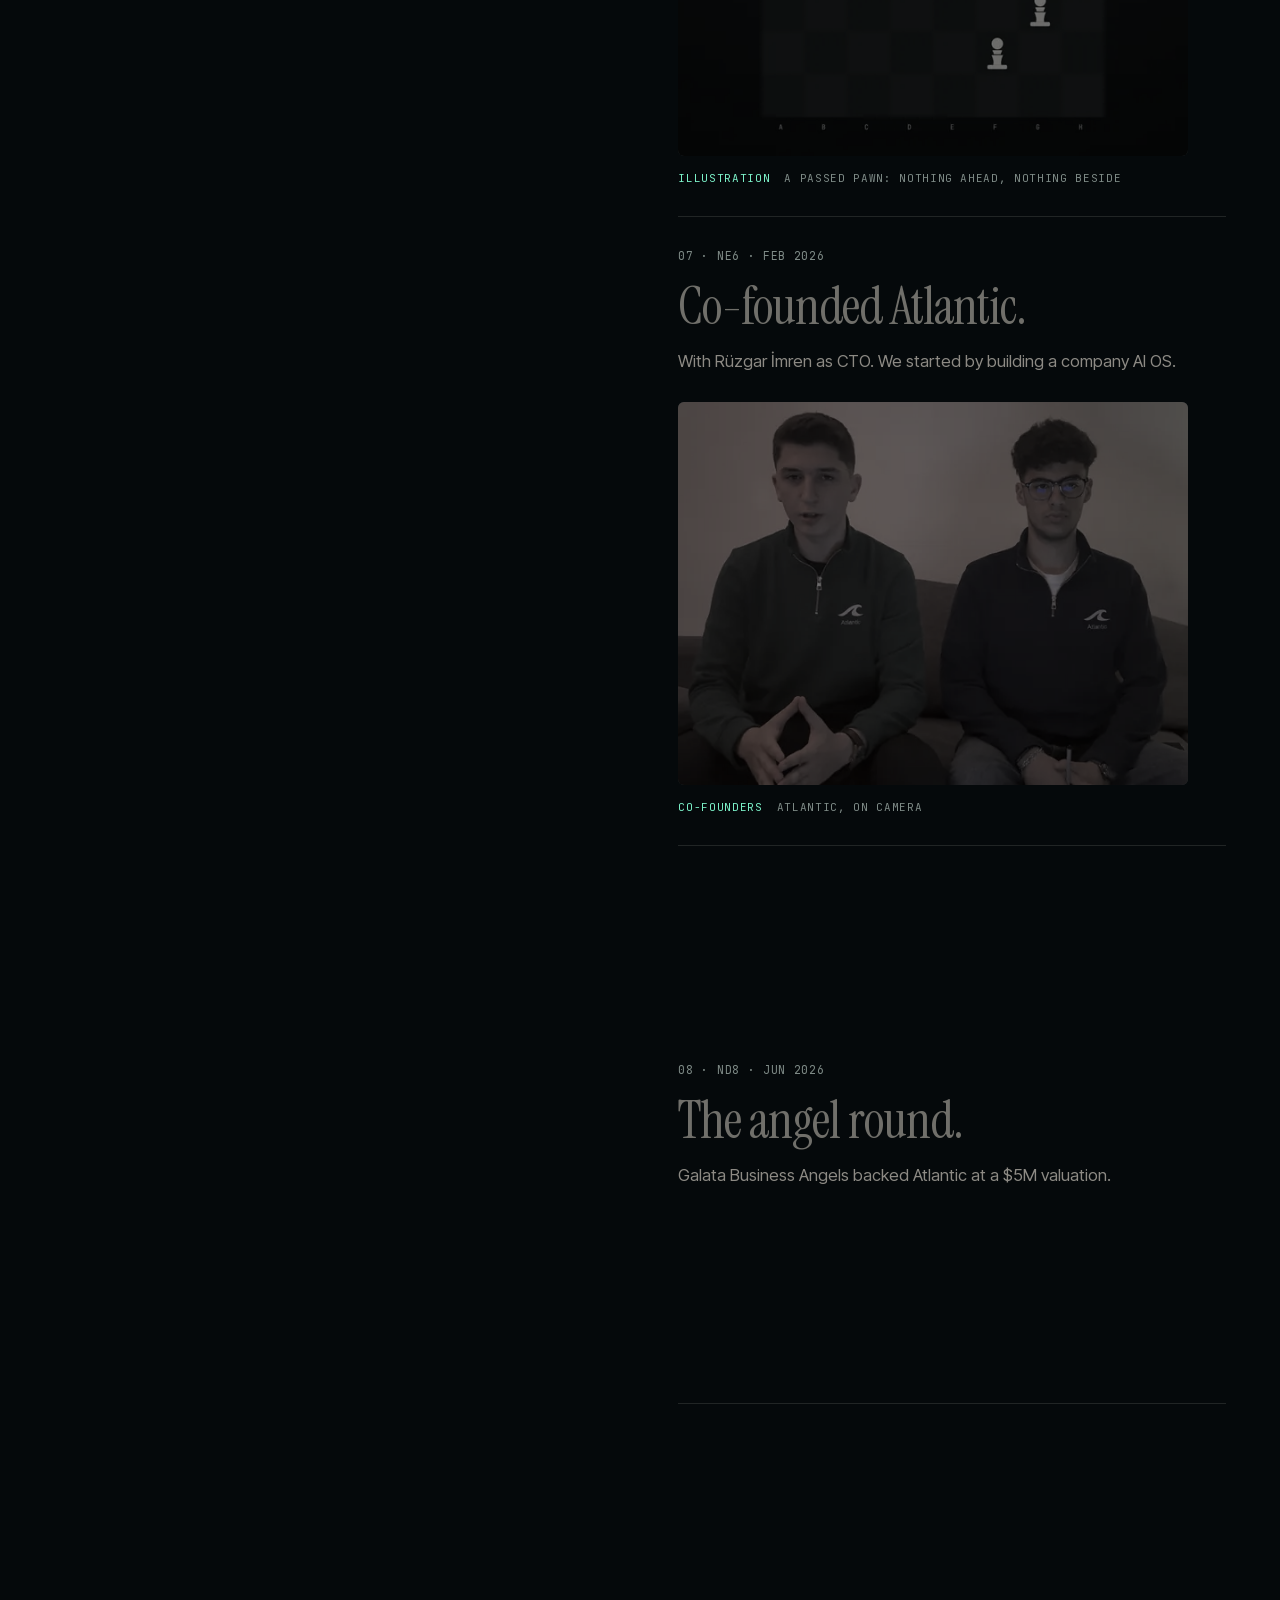
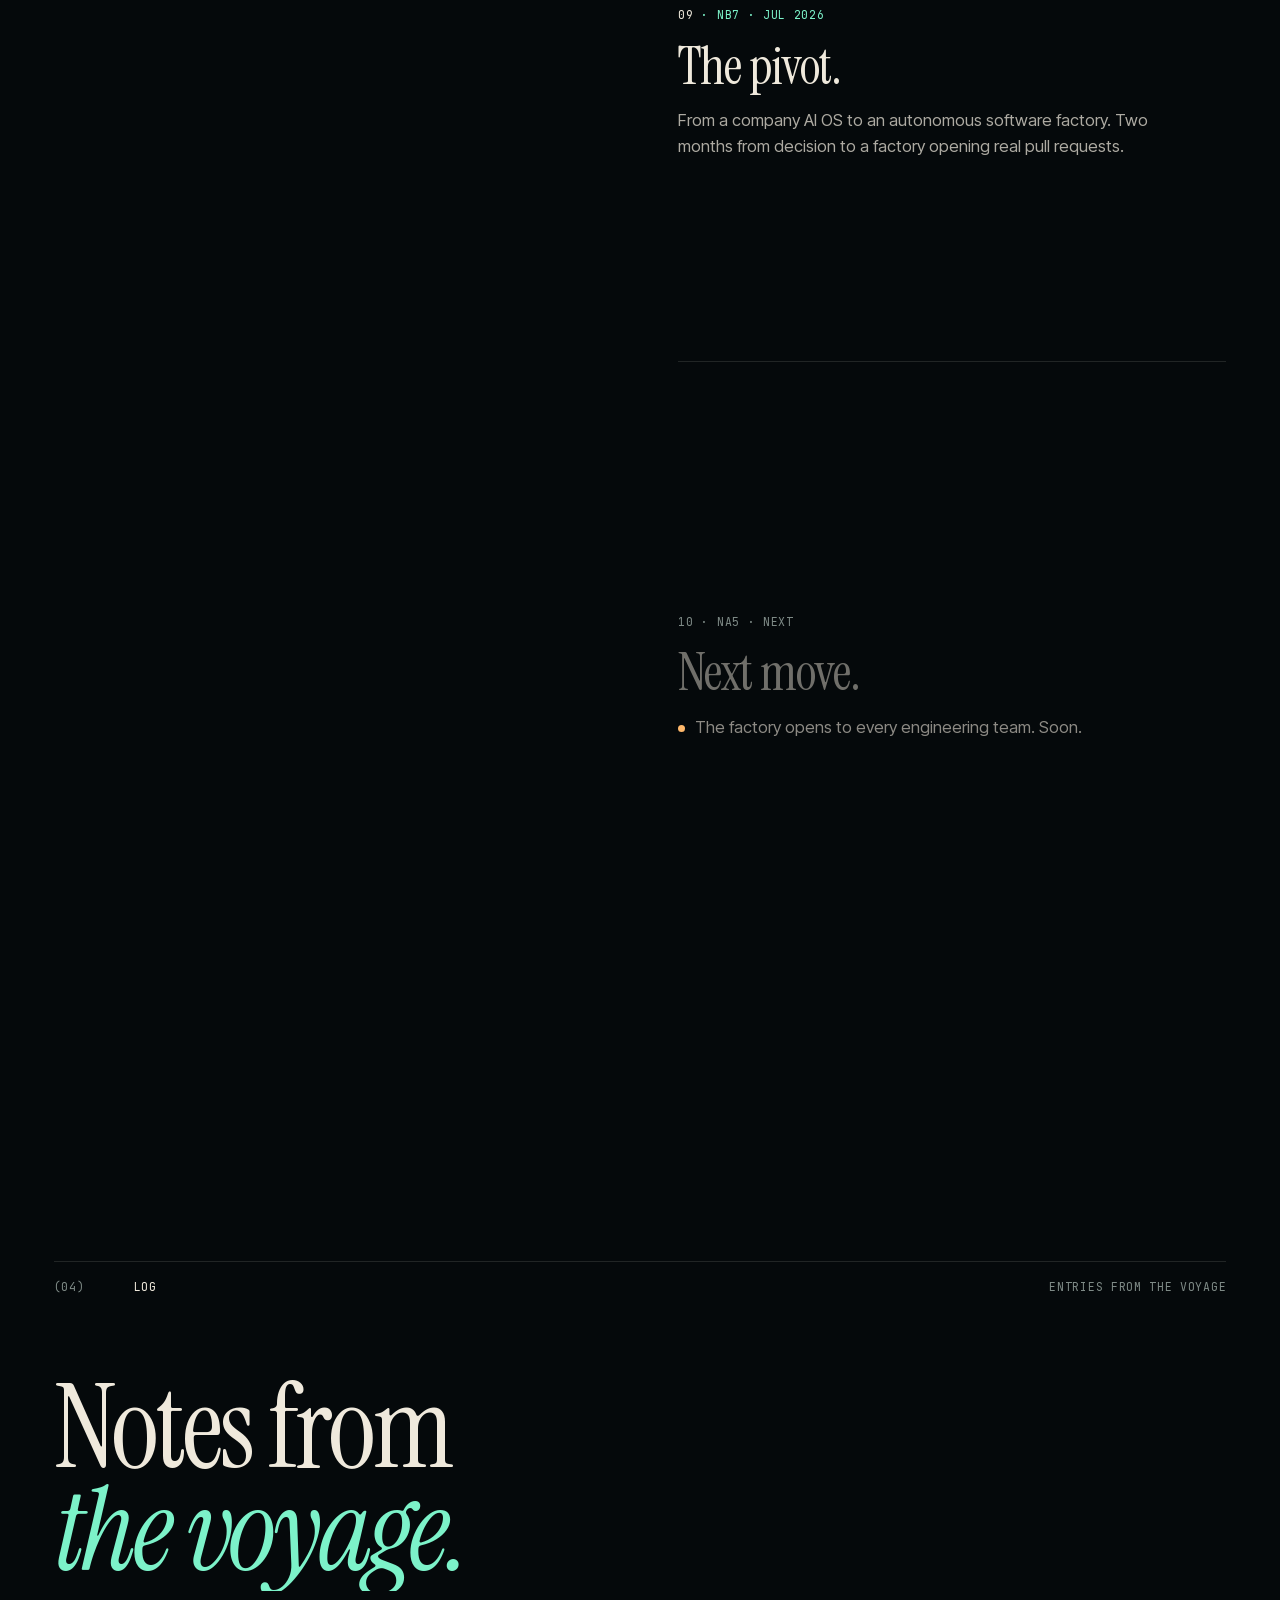
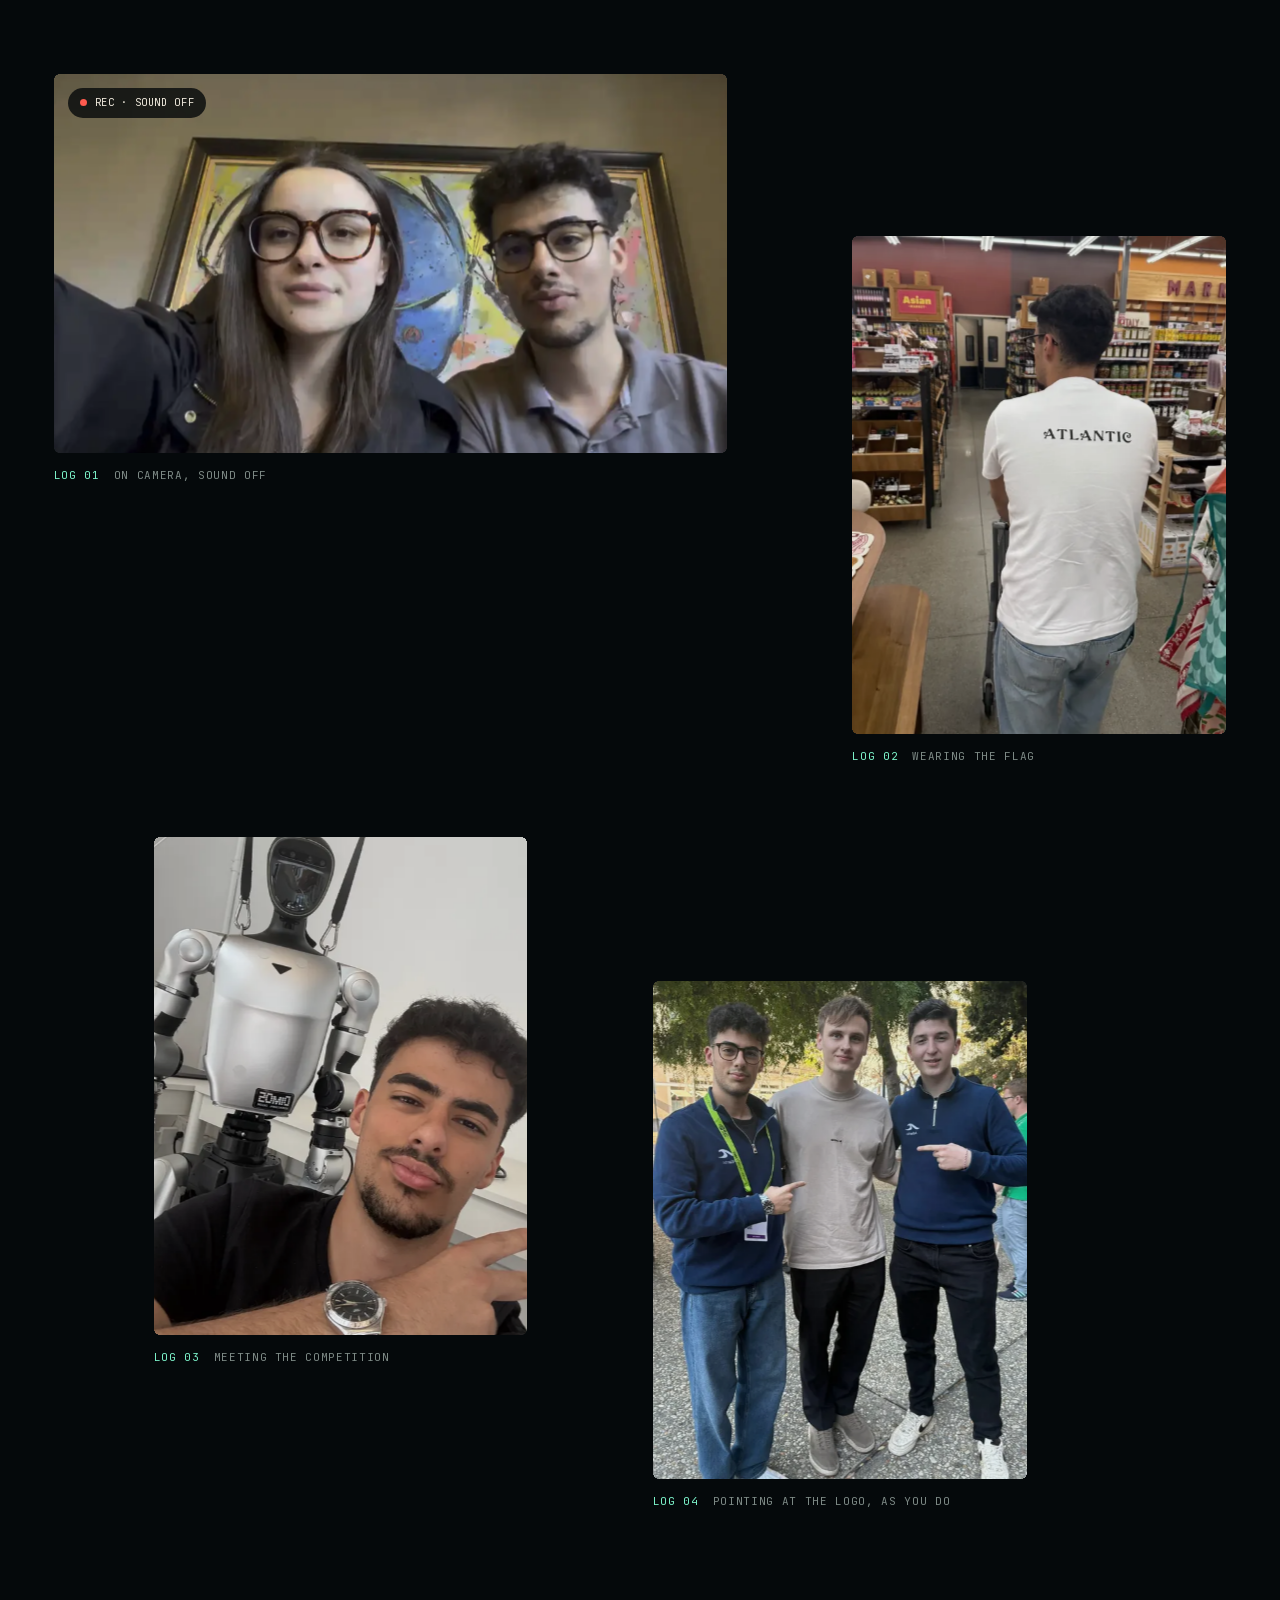
==== commit 07dcd508: "Pictures between the moves: scoresheet, passed pawn, co-founders - Move 01: an original scoresheet i" ====
--- a/index.html
+++ b/index.html
@@ -35,7 +35,7 @@
 <link rel="preload" href="fonts/instrument-serif-italic-latin.woff2" as="font" type="font/woff2" crossorigin>
 <link rel="preload" href="fonts/jetbrains-mono-latin.woff2" as="font" type="font/woff2" crossorigin>
 <link rel="preload" as="image" href="media/stage-768.webp" imagesrcset="media/stage-540.webp 540w, media/stage-768.webp 768w" imagesizes="(max-width: 959px) 100vw, 36vw" fetchpriority="high">
-<link rel="stylesheet" href="css/style.css?v=20261124a">
+<link rel="stylesheet" href="css/style.css?v=20261124b">
 <script>document.documentElement.classList.replace('no-js','js');</script>
 
 <script type="application/ld+json">
@@ -317,6 +317,10 @@
           <span class="move__meta mono"><b>01</b> · start b1 · 2019</span>
           <h3 class="move__t">The opening.</h3>
           <p class="move__d">Top 20 at the Turkish National Chess Championship (U12). Long calculations, a ticking clock, and losing in public. Still the best training I've had.</p>
+          <figure class="fig move__fig">
+            <div class="media media--43"><img src="media/scoresheet-640.webp" srcset="media/scoresheet-640.webp 640w, media/scoresheet-1080.webp 1080w" sizes="(max-width: 959px) 90vw, 36vw" width="640" height="480" alt="Illustration: a chess scoresheet with the first moves of an opening written in ink, the first move 1. e4 circled" loading="lazy" decoding="async"></div>
+            <figcaption class="media__cap mono"><b>Illustration</b><span>1. e4, best by test</span></figcaption>
+          </figure>
         </li>
         <li class="move" data-sq="c3">
           <span class="move__meta mono"><b>02</b> · Nc3 · 2020</span>
@@ -346,11 +350,19 @@
           <span class="move__meta mono"><b>06</b> · Ng5 · Sep 2025</span>
           <h3 class="move__t">CMO at Geçer Piyon.</h3>
           <p class="move__d">A venture-backed EdTech company. The name is Turkish for “passed pawn”, the piece nothing can stop. Fitting.</p>
+          <figure class="fig move__fig">
+            <div class="media media--43"><img src="media/passed-pawn-640.webp" srcset="media/passed-pawn-640.webp 640w, media/passed-pawn-1080.webp 1080w" sizes="(max-width: 959px) 90vw, 36vw" width="640" height="480" alt="Illustration: a chessboard where a white pawn on d5 has a clear path to promotion on d8, no pawns ahead or beside it" loading="lazy" decoding="async"></div>
+            <figcaption class="media__cap mono"><b>Illustration</b><span>A passed pawn: nothing ahead, nothing beside</span></figcaption>
+          </figure>
         </li>
         <li class="move" data-sq="e6">
           <span class="move__meta mono"><b>07</b> · Ne6 · Feb 2026</span>
           <h3 class="move__t">Co-founded Atlantic.</h3>
           <p class="move__d">With Rüzgar İmren as CTO. We started by building a company AI OS.</p>
+          <figure class="fig move__fig">
+            <div class="media media--43"><img src="media/cofounders-640.webp" srcset="media/cofounders-640.webp 640w, media/cofounders-1080.webp 1080w" sizes="(max-width: 959px) 90vw, 36vw" width="640" height="480" alt="The two co-founders of Atlantic side by side on a sofa, in Atlantic quarter-zips" loading="lazy" decoding="async"></div>
+            <figcaption class="media__cap mono"><b>Co-founders</b><span>Atlantic, on camera</span></figcaption>
+          </figure>
         </li>
         <li class="move" data-sq="d8">
           <span class="move__meta mono"><b>08</b> · Nd8 · Jun 2026</span>
@@ -509,7 +521,7 @@
 <script src="vendor/ScrollTrigger.min.js" defer></script>
 <script src="vendor/SplitText.min.js" defer></script>
 <script src="vendor/lenis.min.js" defer></script>
-<script src="js/ocean.js?v=20261124a" defer></script>
-<script src="js/main.js?v=20261124a" defer></script>
+<script src="js/ocean.js?v=20261124b" defer></script>
+<script src="js/main.js?v=20261124b" defer></script>
 </body>
 </html>
--- a/css/style.css
+++ b/css/style.css
@@ -618,7 +618,8 @@
 
 .move__fig { margin-top: 28px; max-width: 30em; }
 .move__fig .media > img { object-position: 50% 50%; }
-.move:not(.is-active) .move__fig .media > img { filter: grayscale(.75) brightness(.55); }
+/* desktop only: on phones the active line sits low, so a picture in view would still look switched off */
+@media (min-width: 960px) { .move:not(.is-active) .move__fig .media > img { filter: grayscale(.75) brightness(.55); } }
 
 .log { background: var(--ink); }
 .log__title { margin-bottom: clamp(56px, 10vh, 120px); }
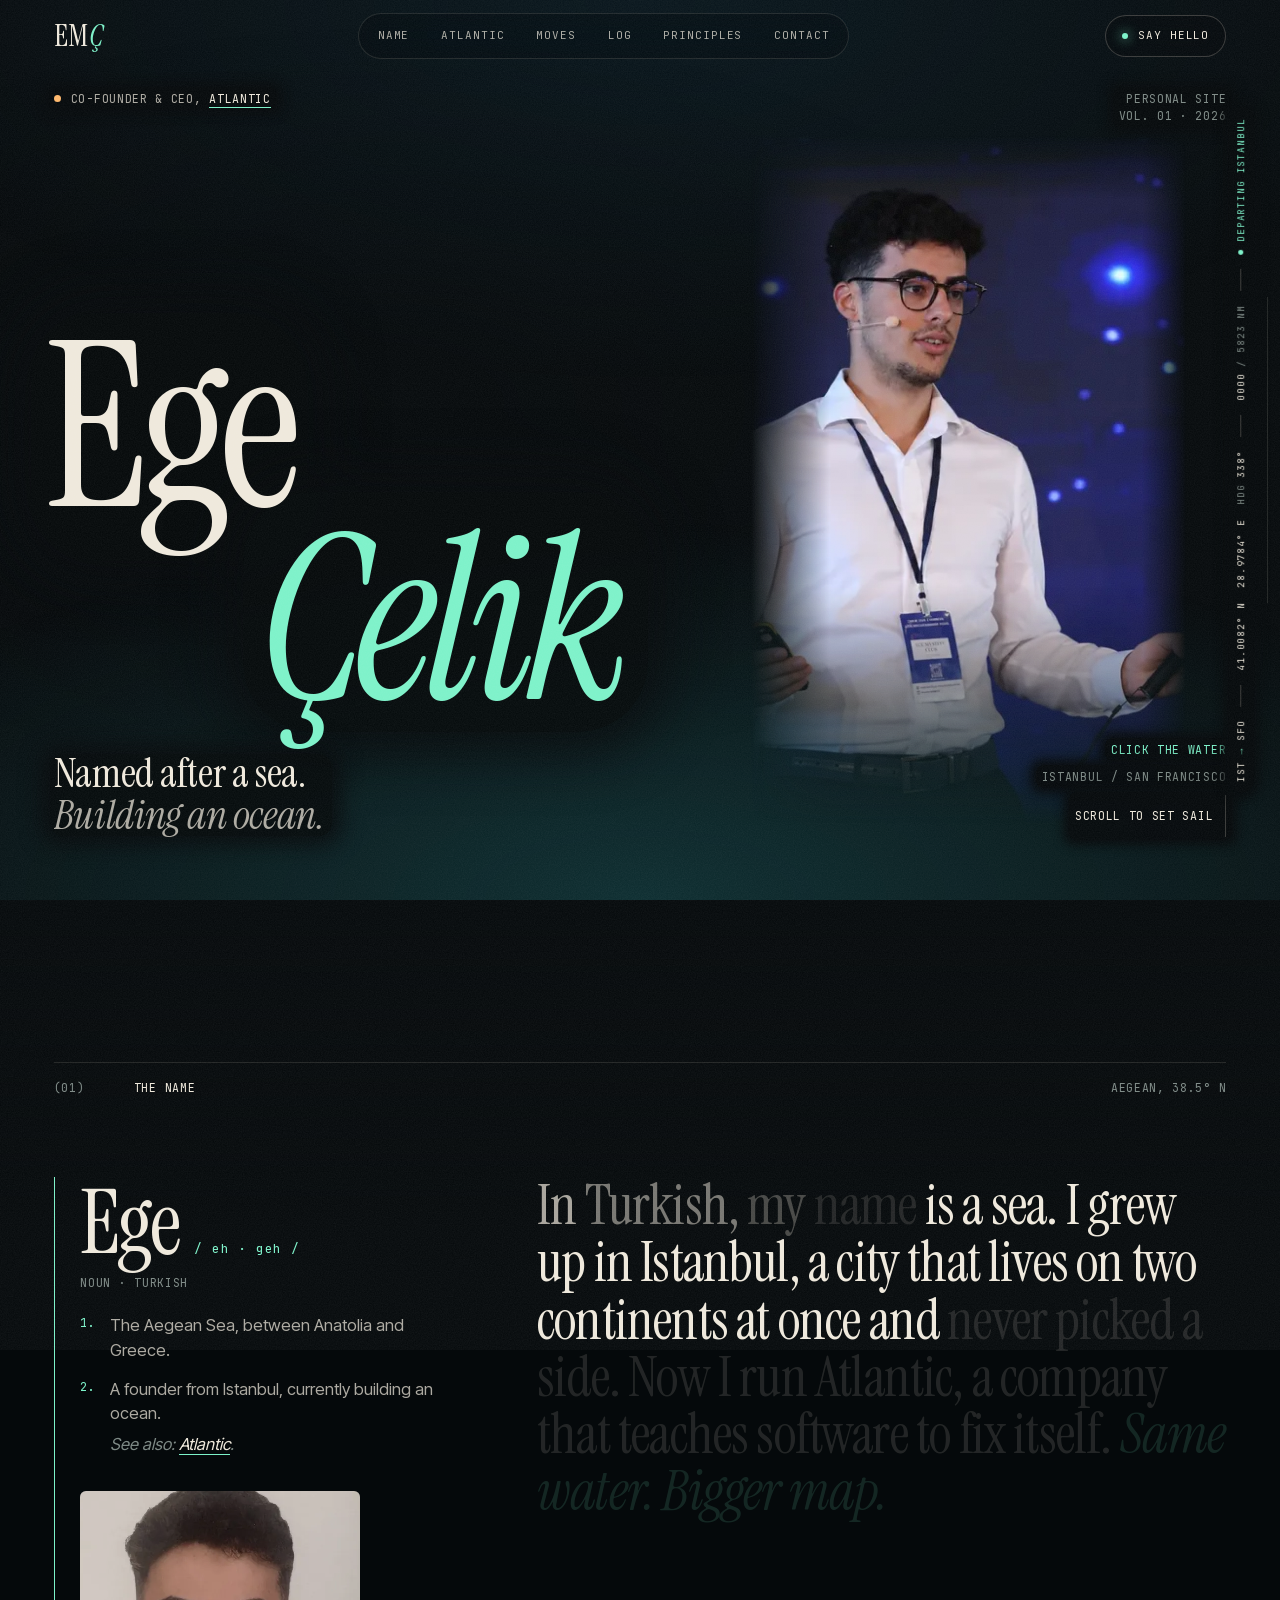
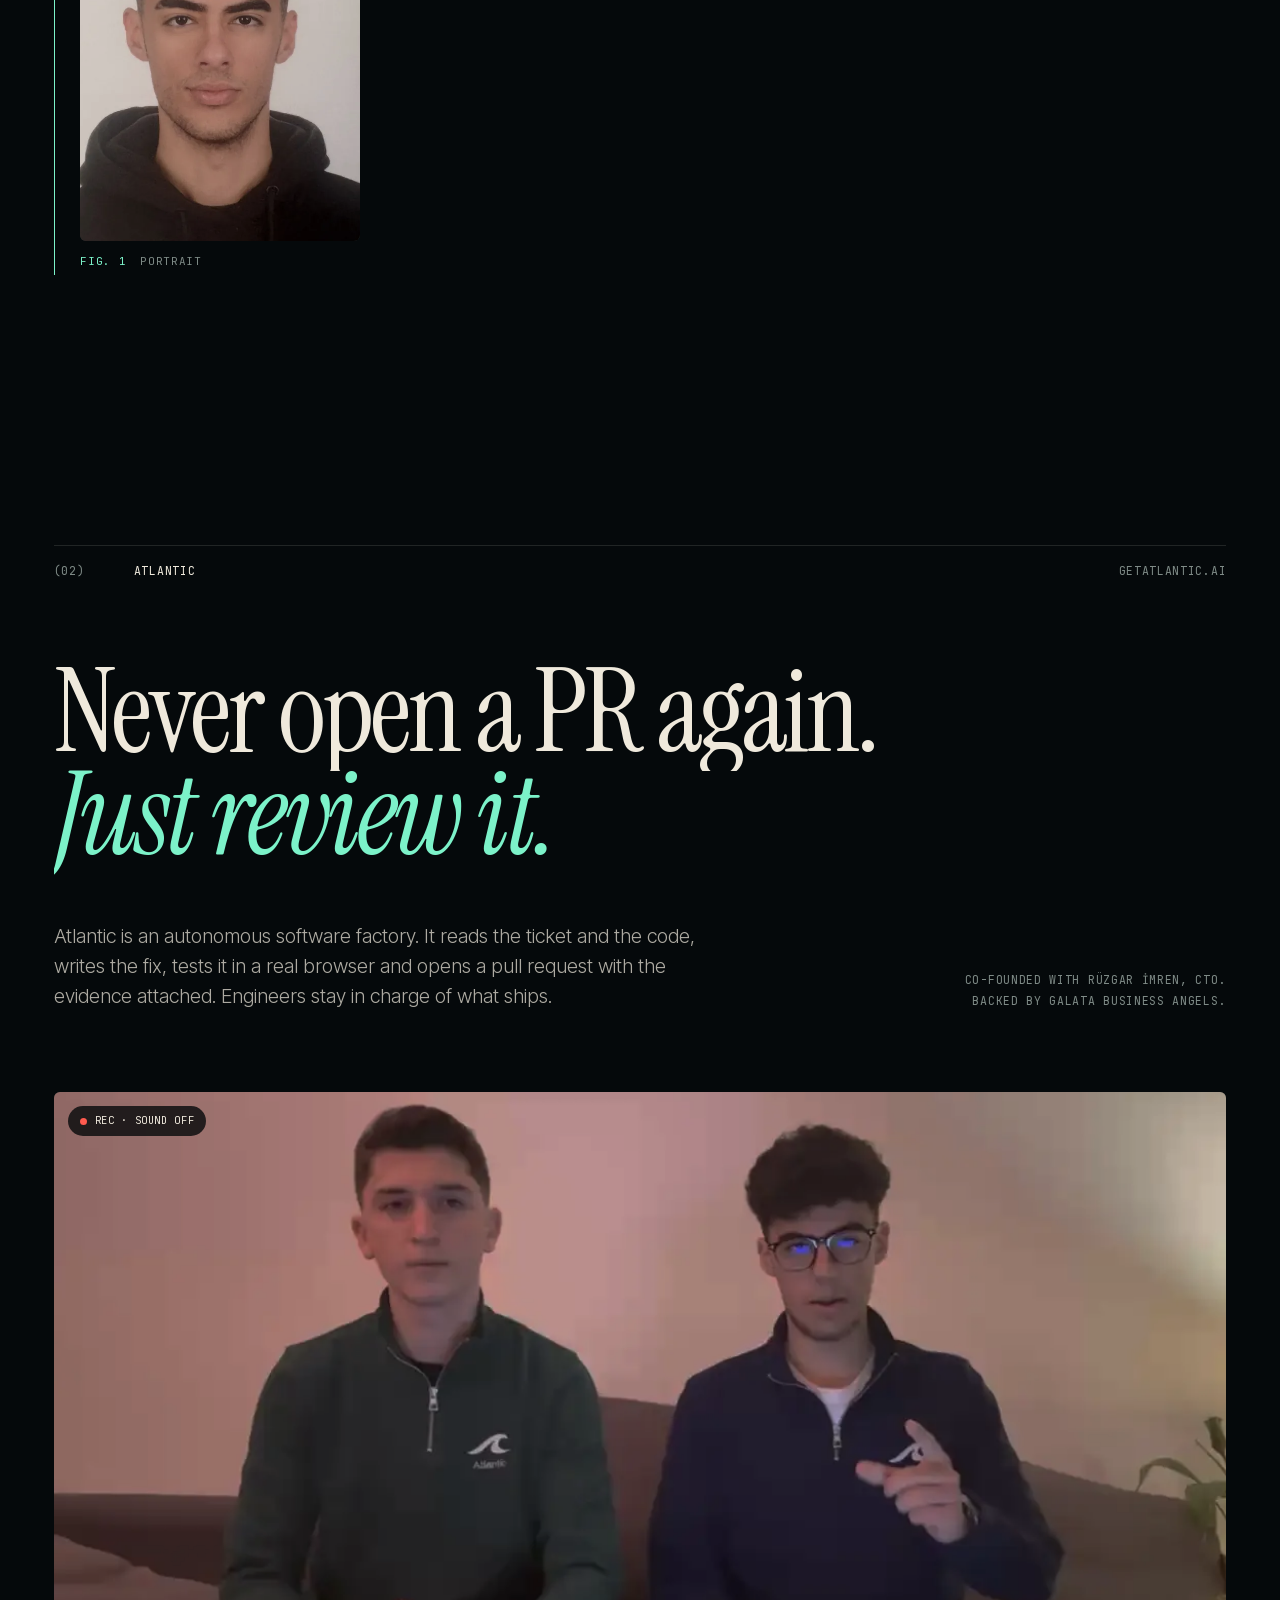
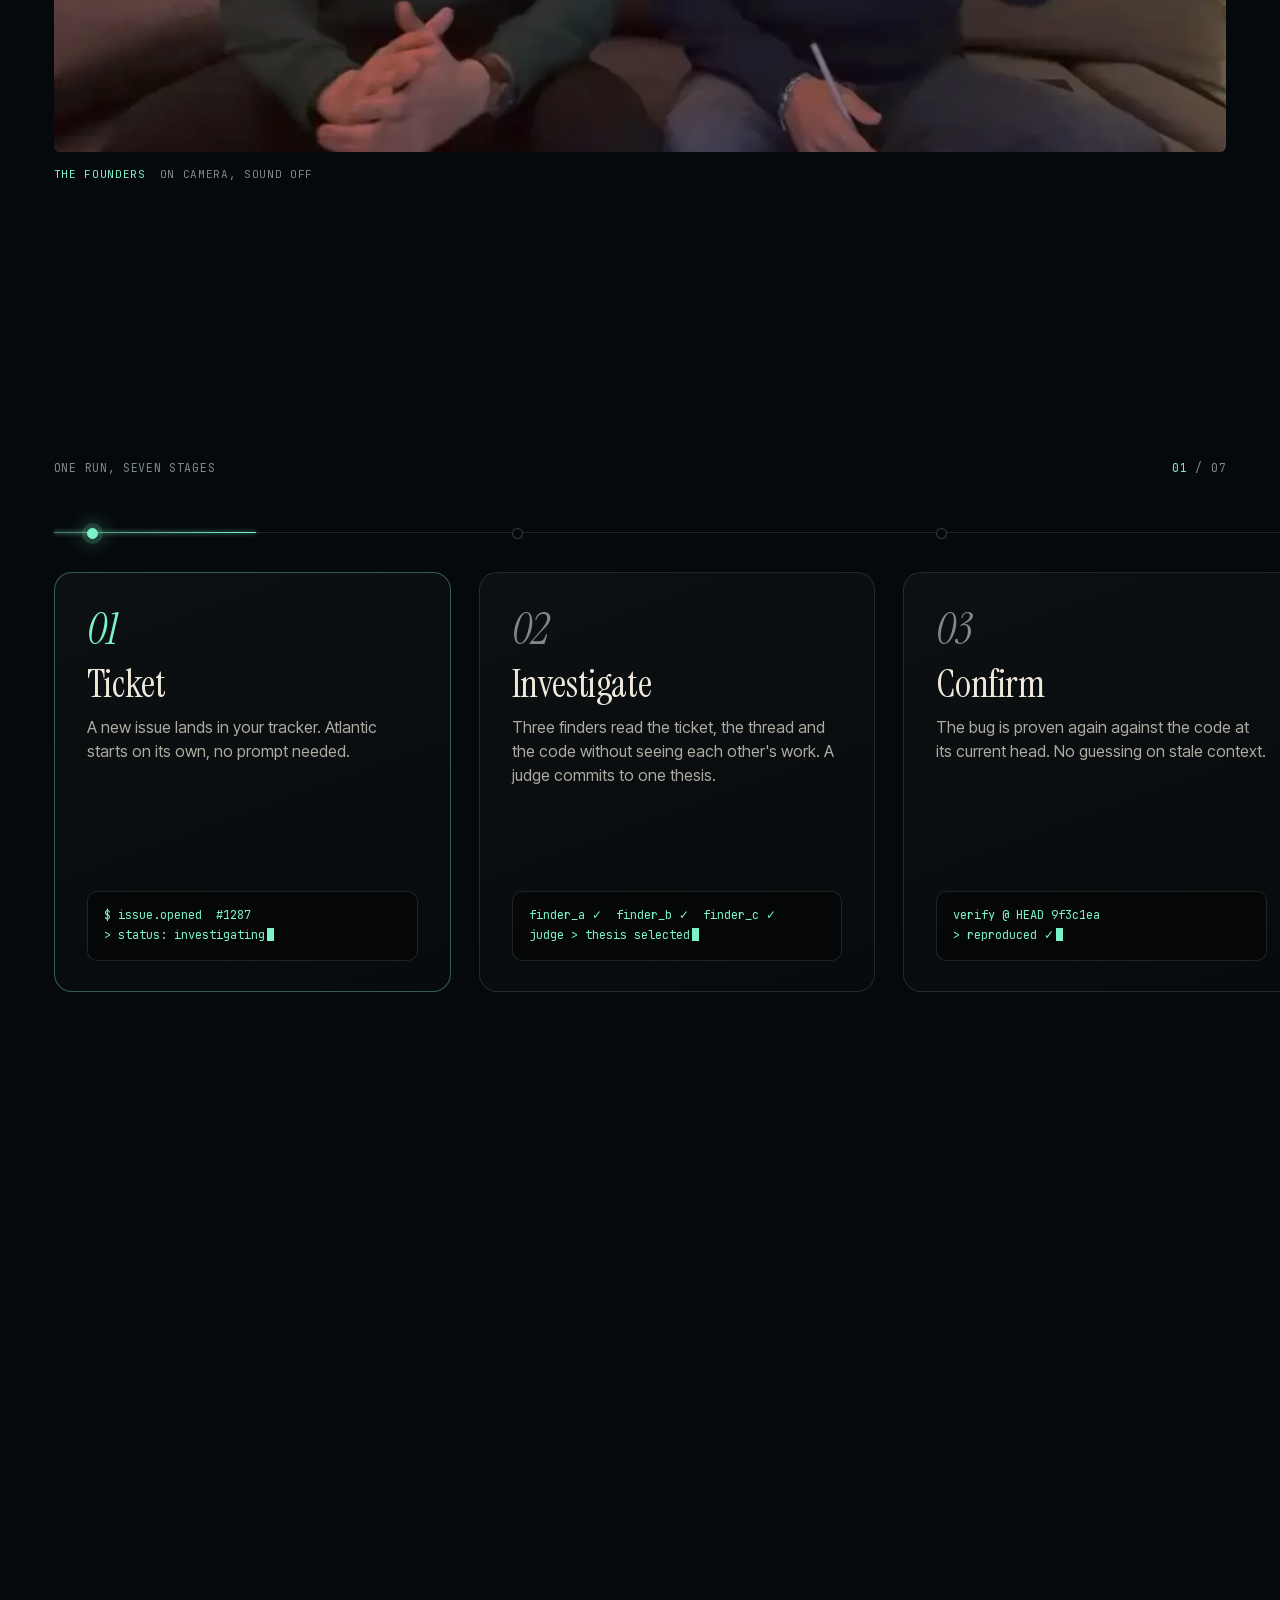
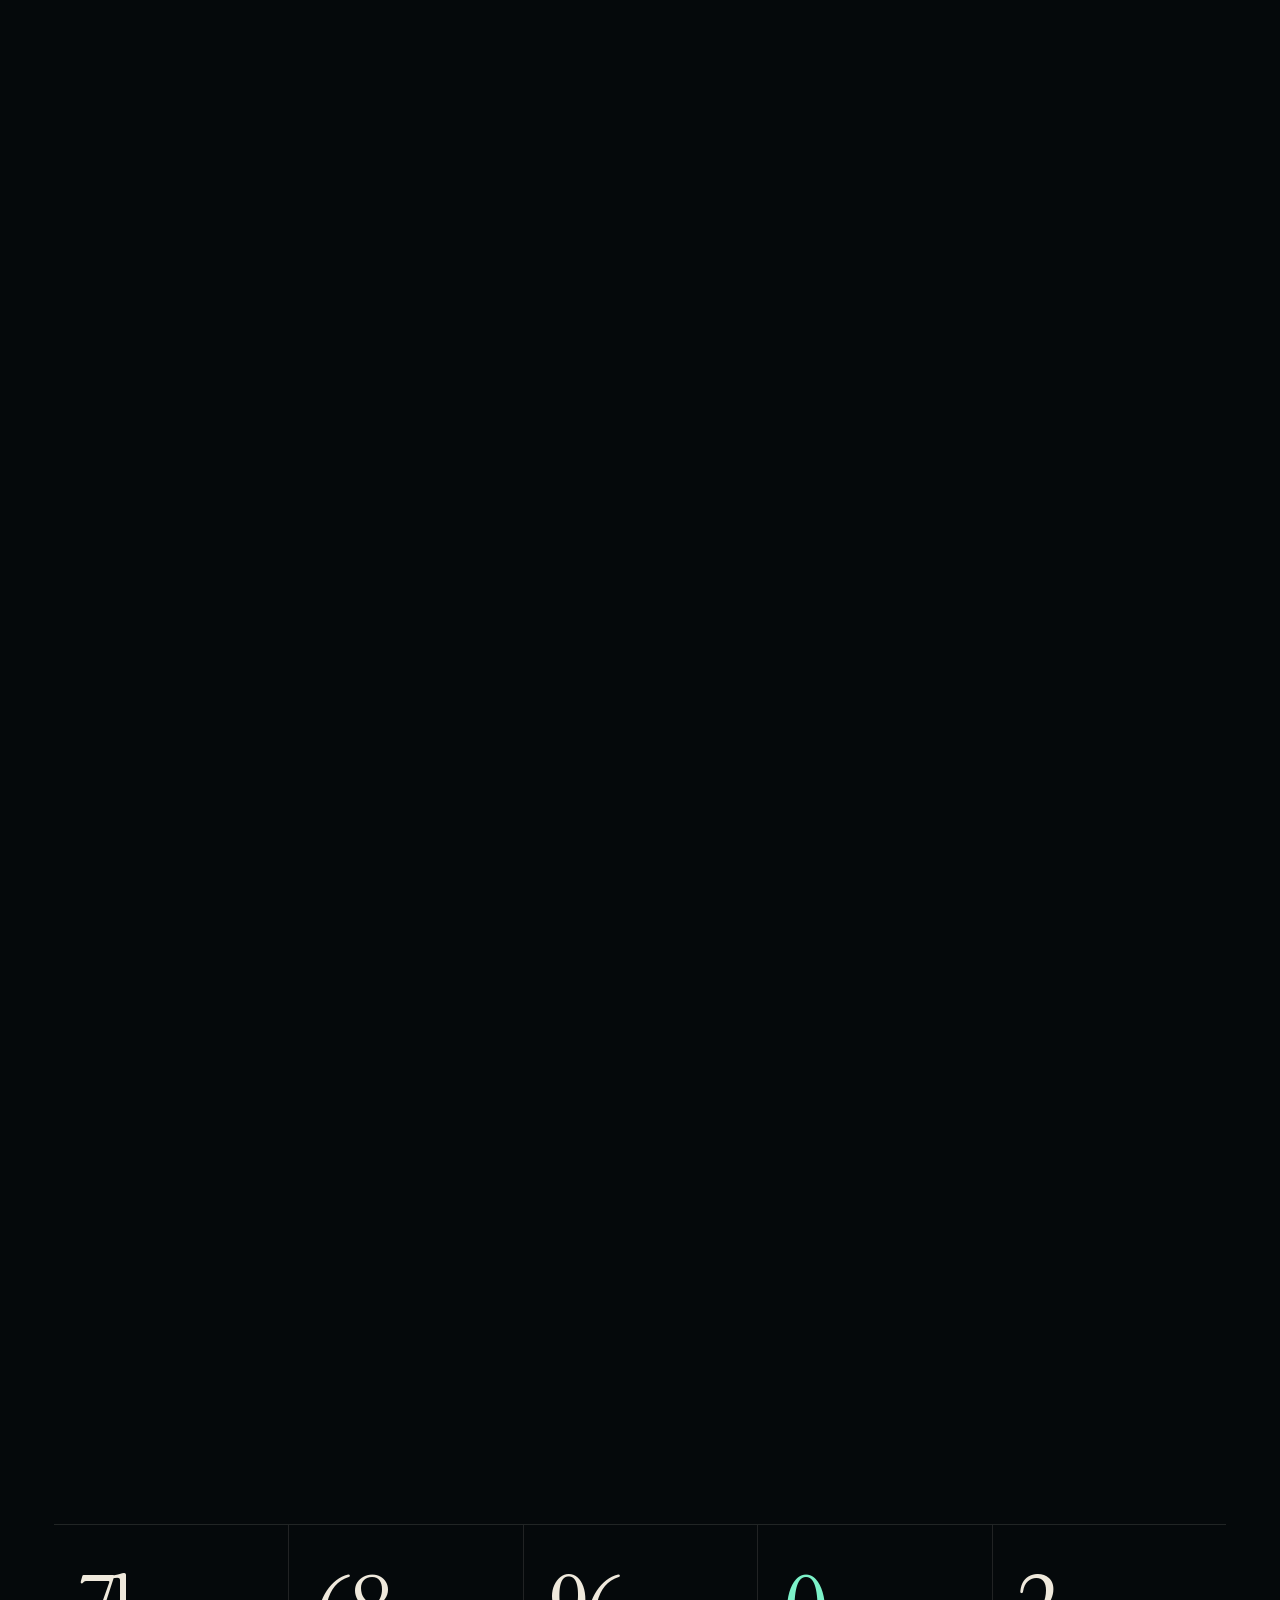
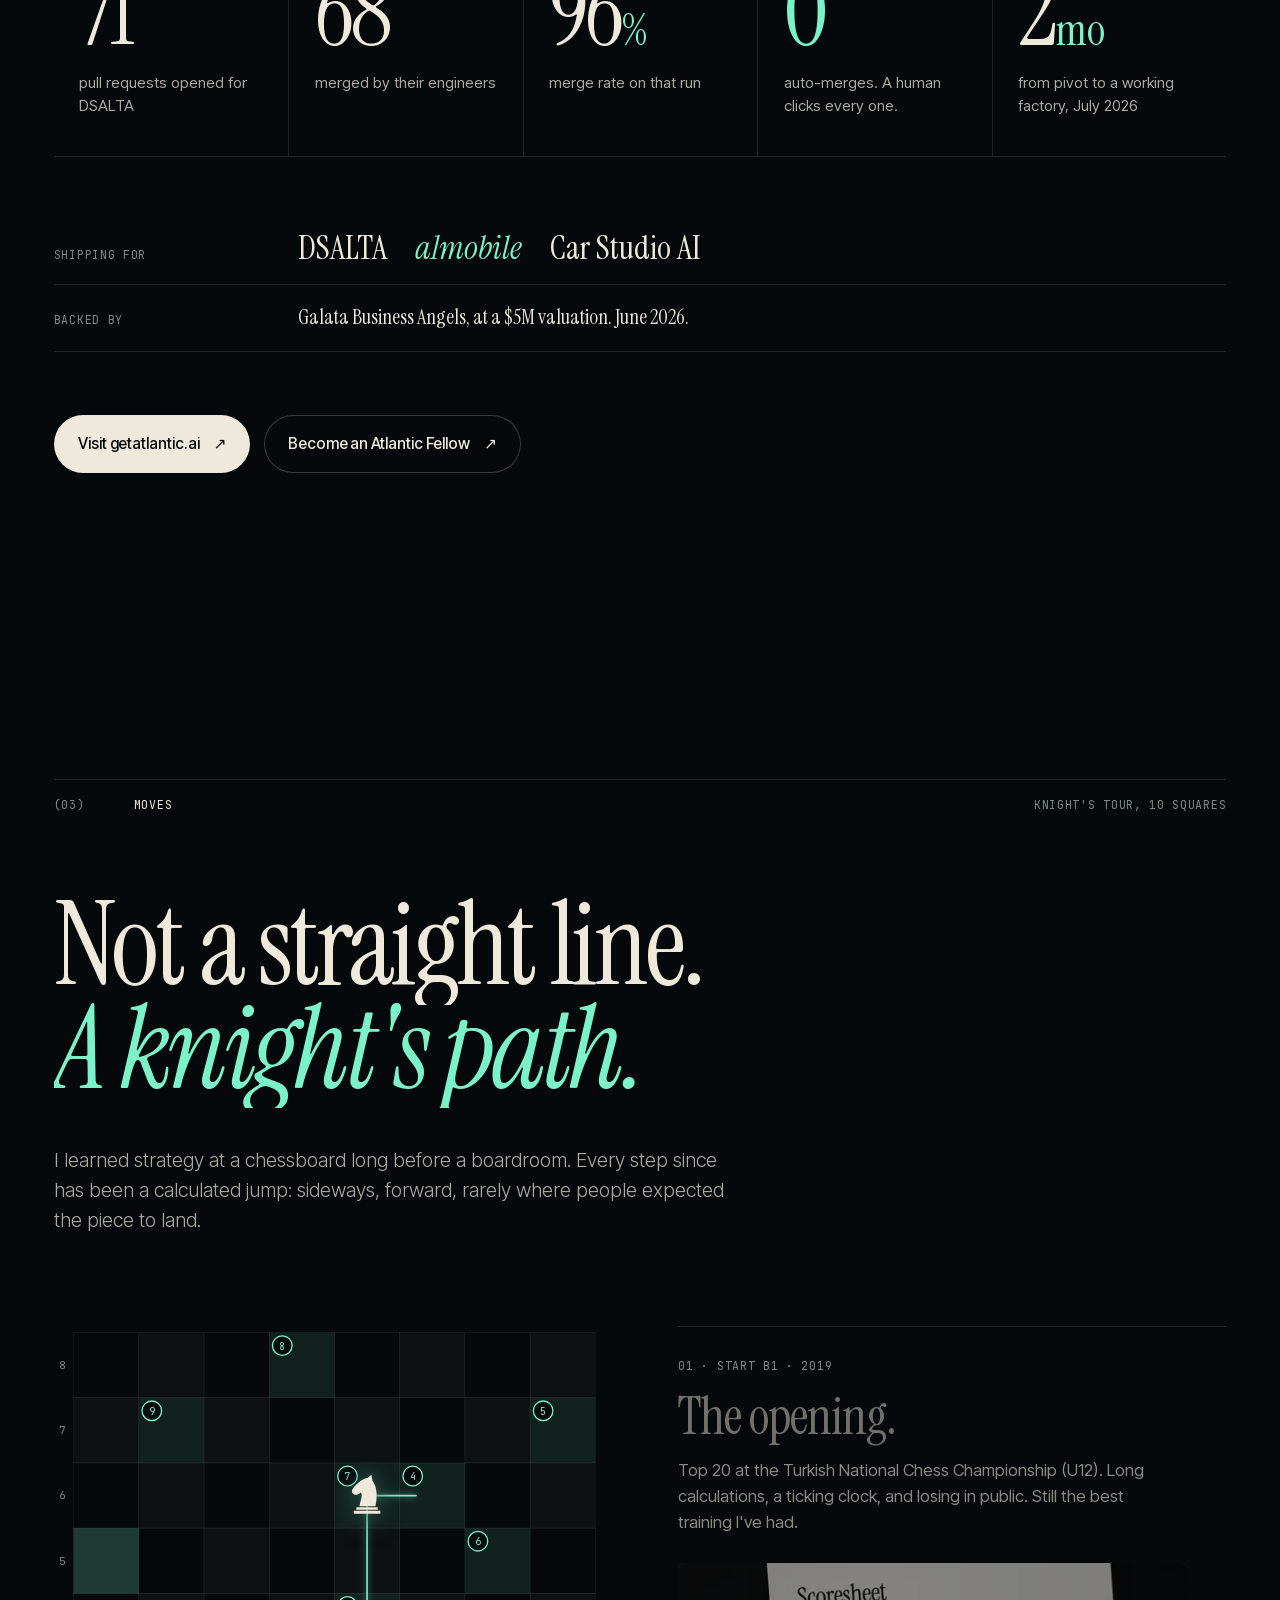
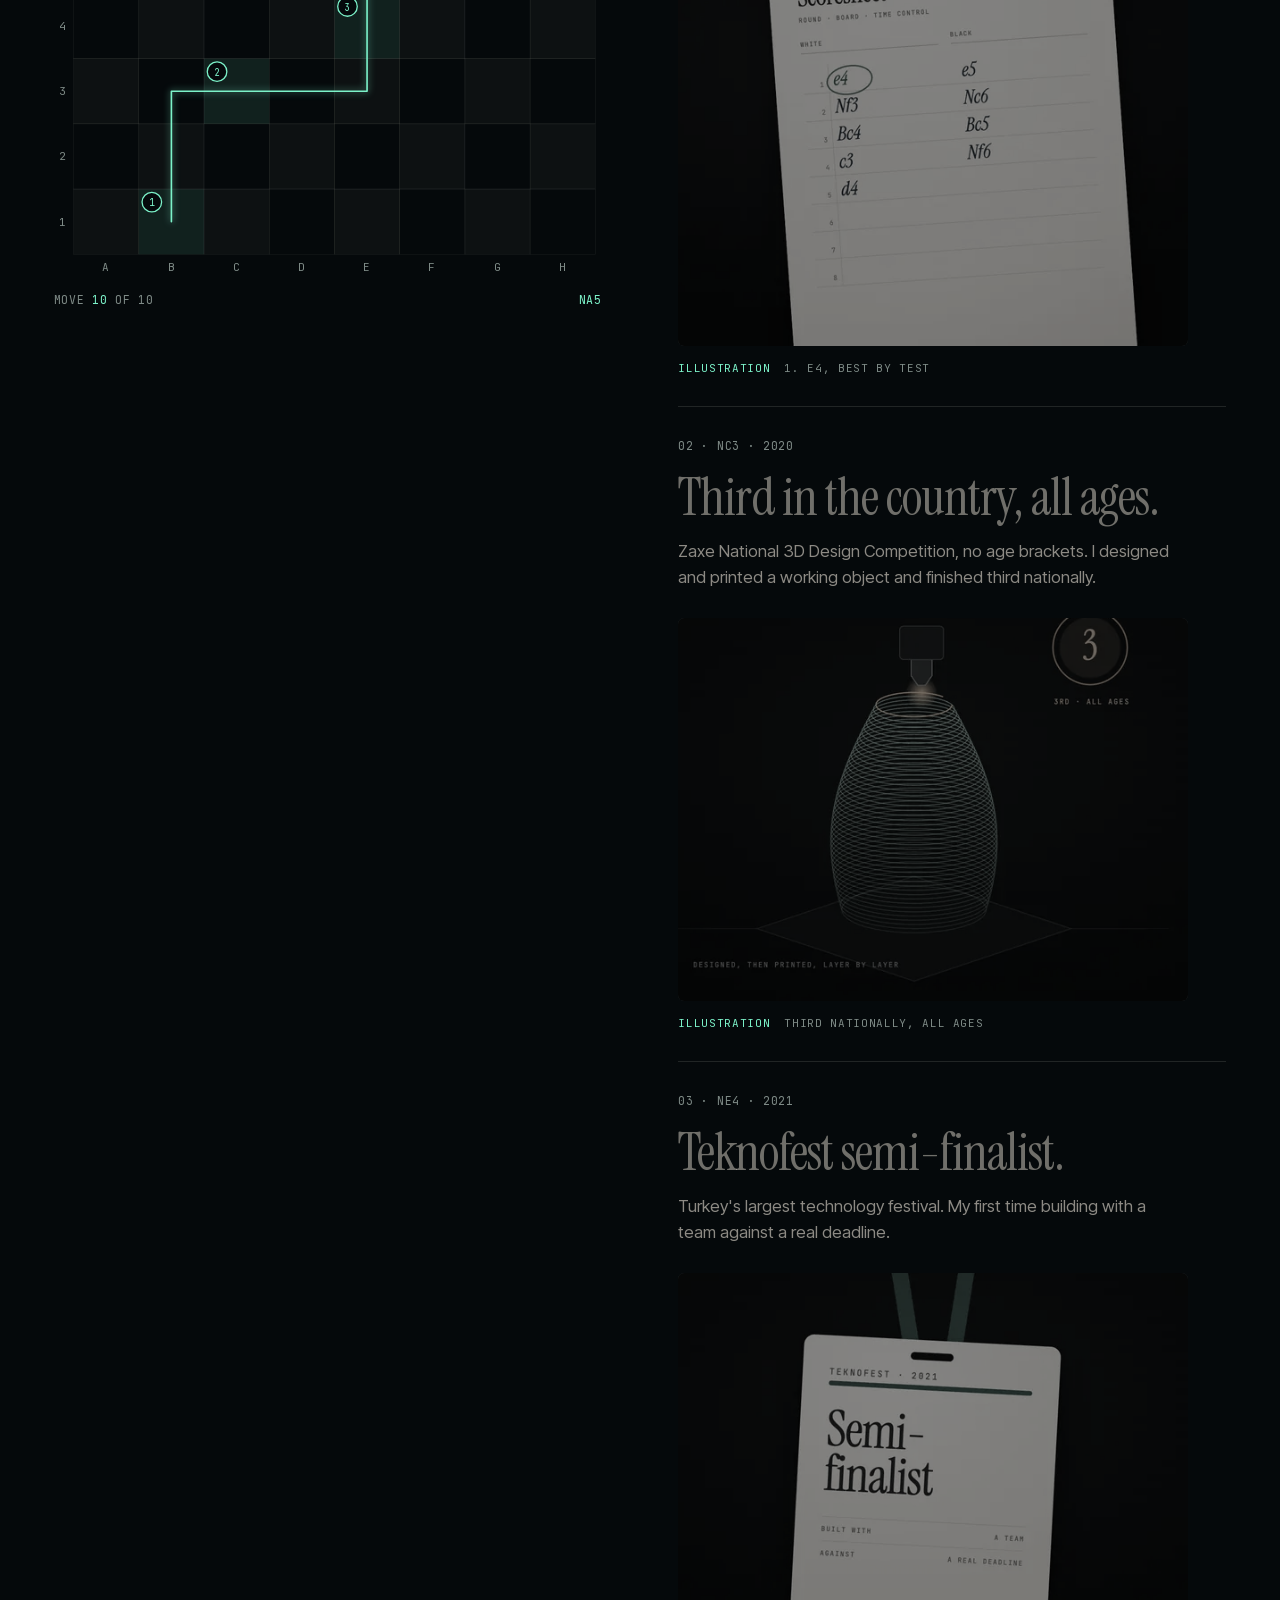
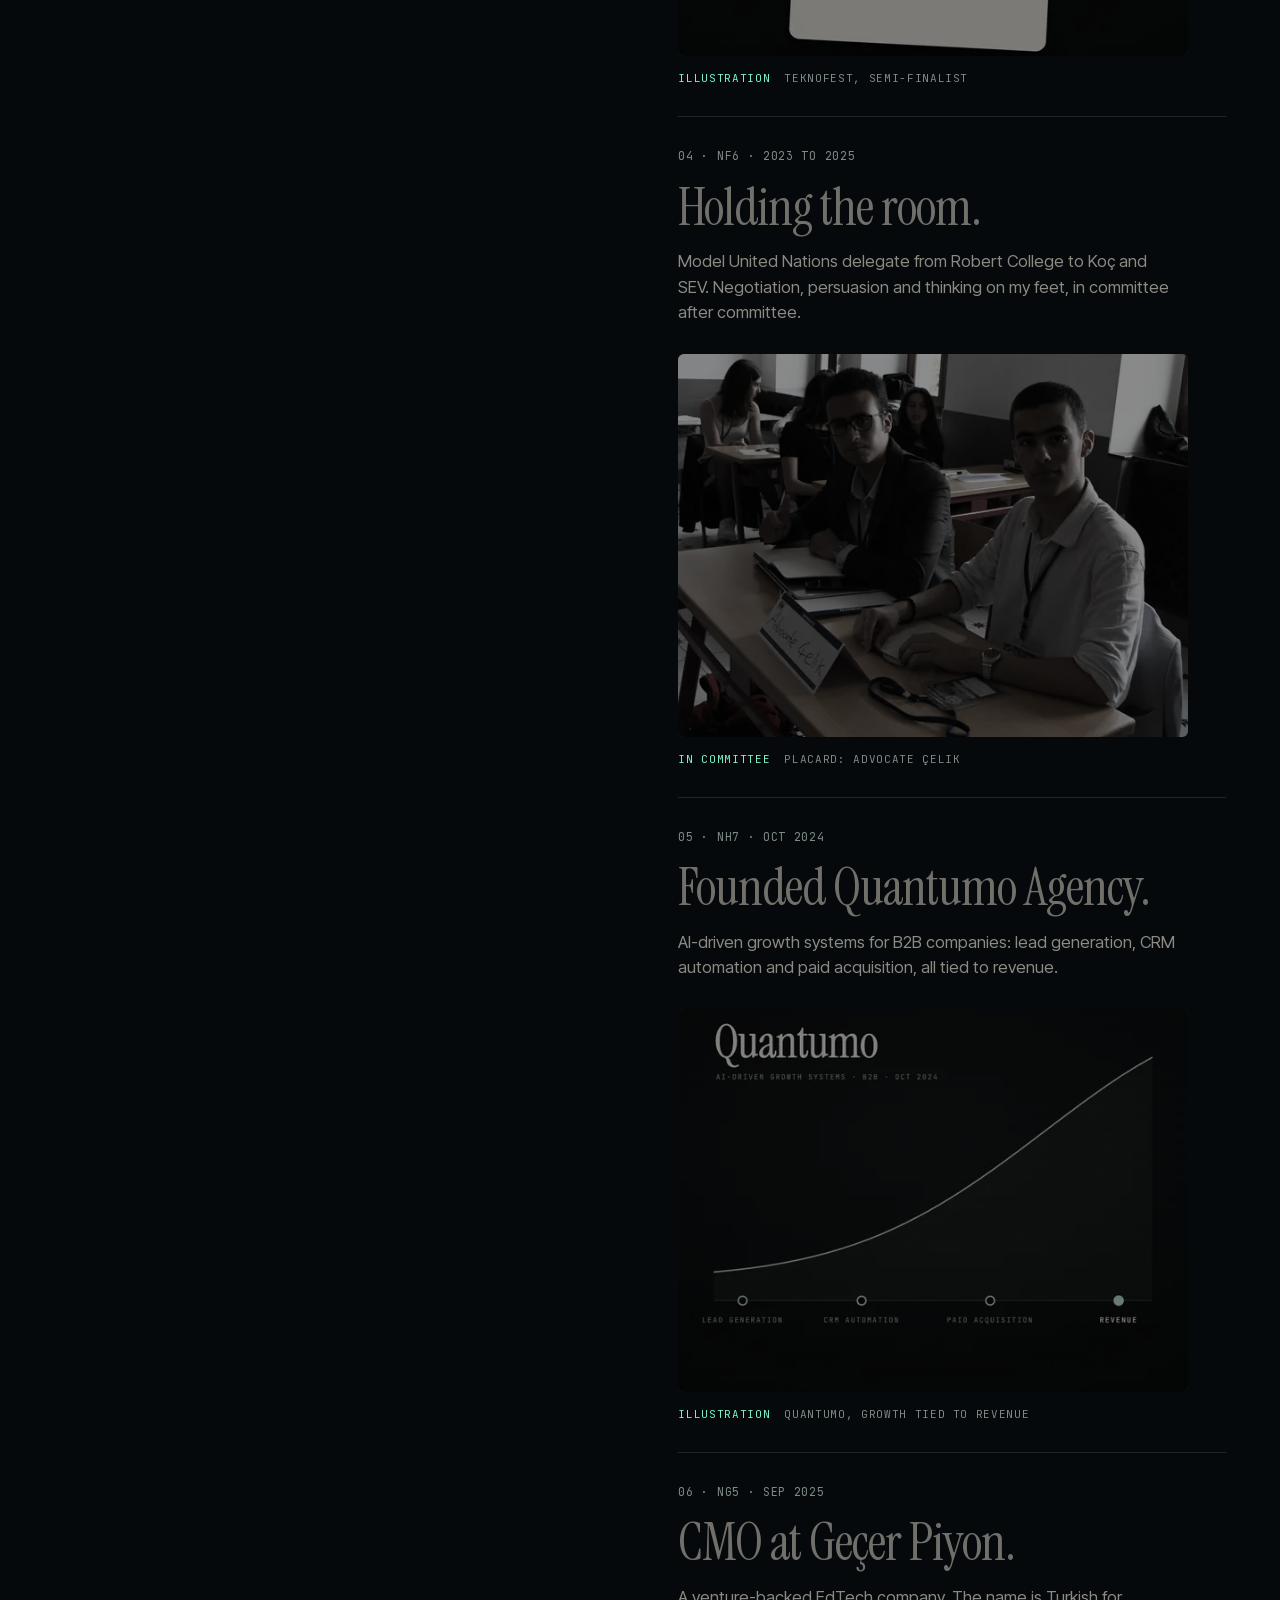
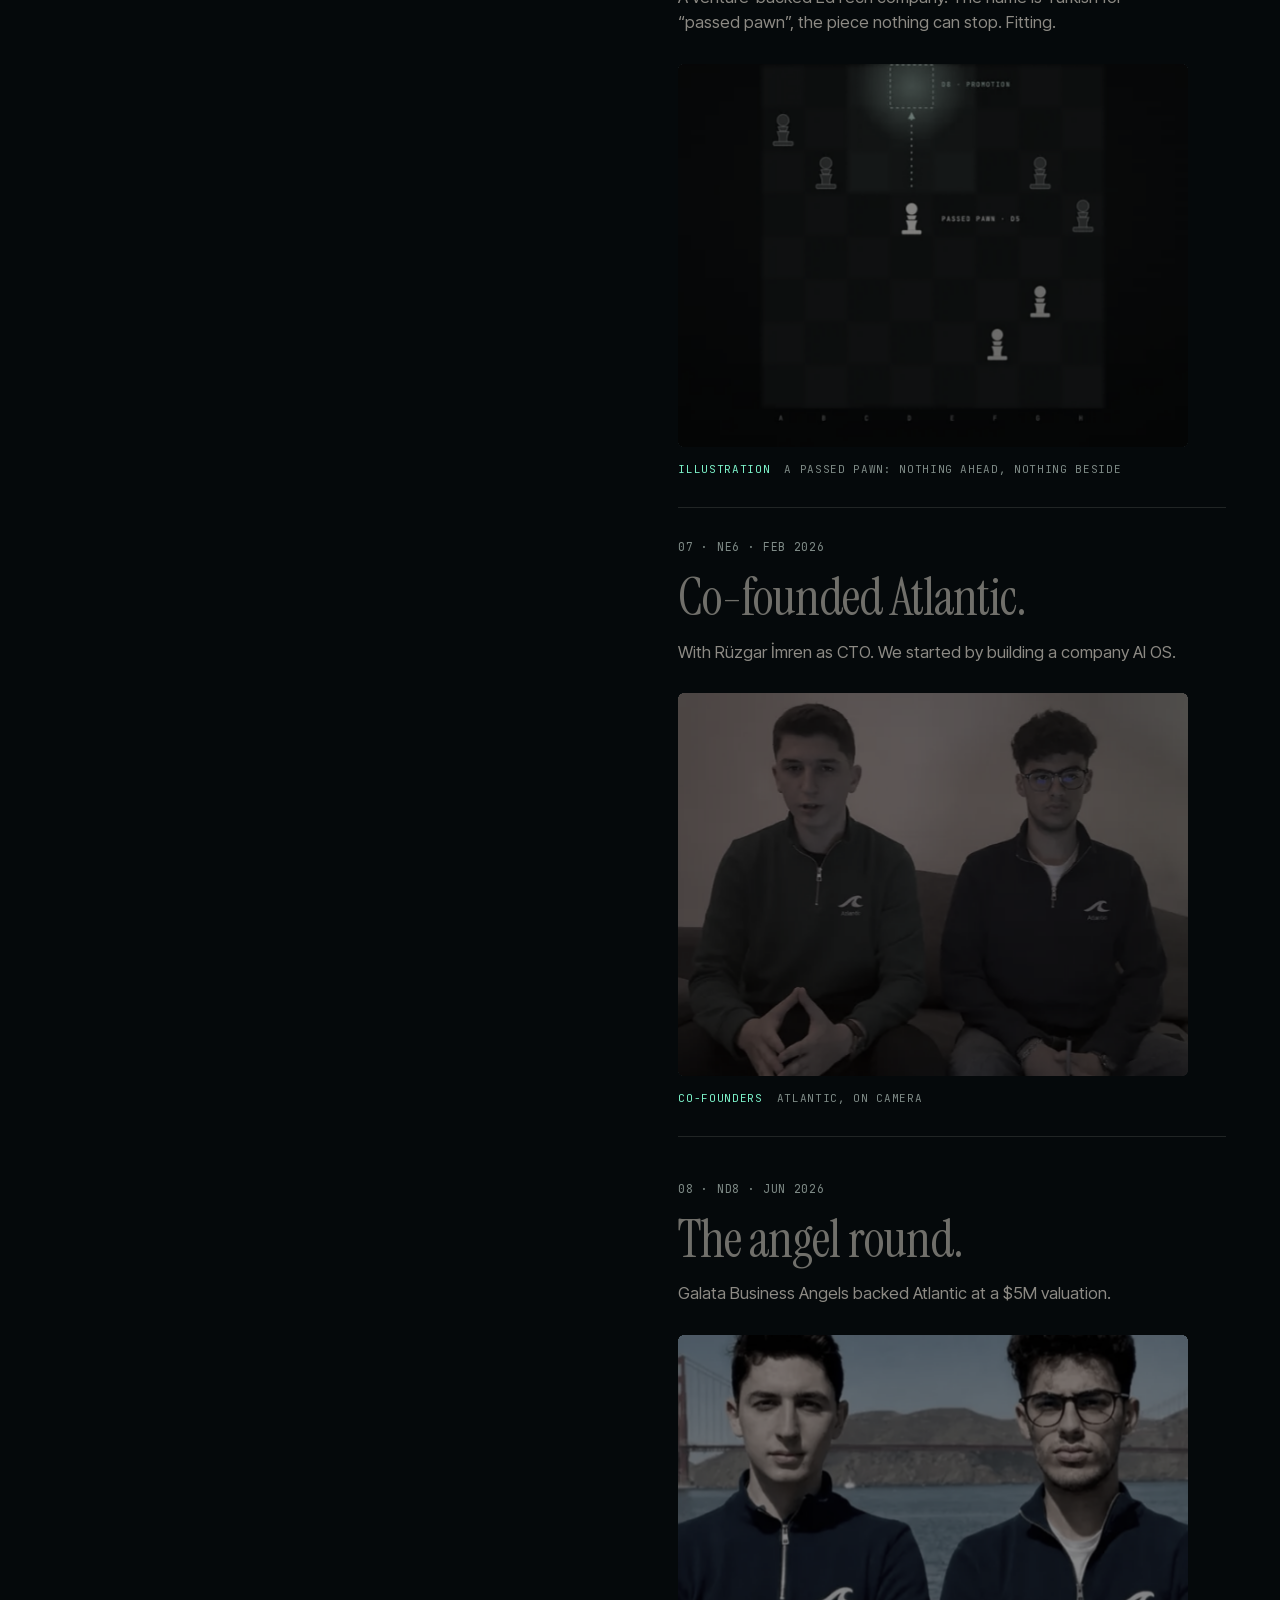
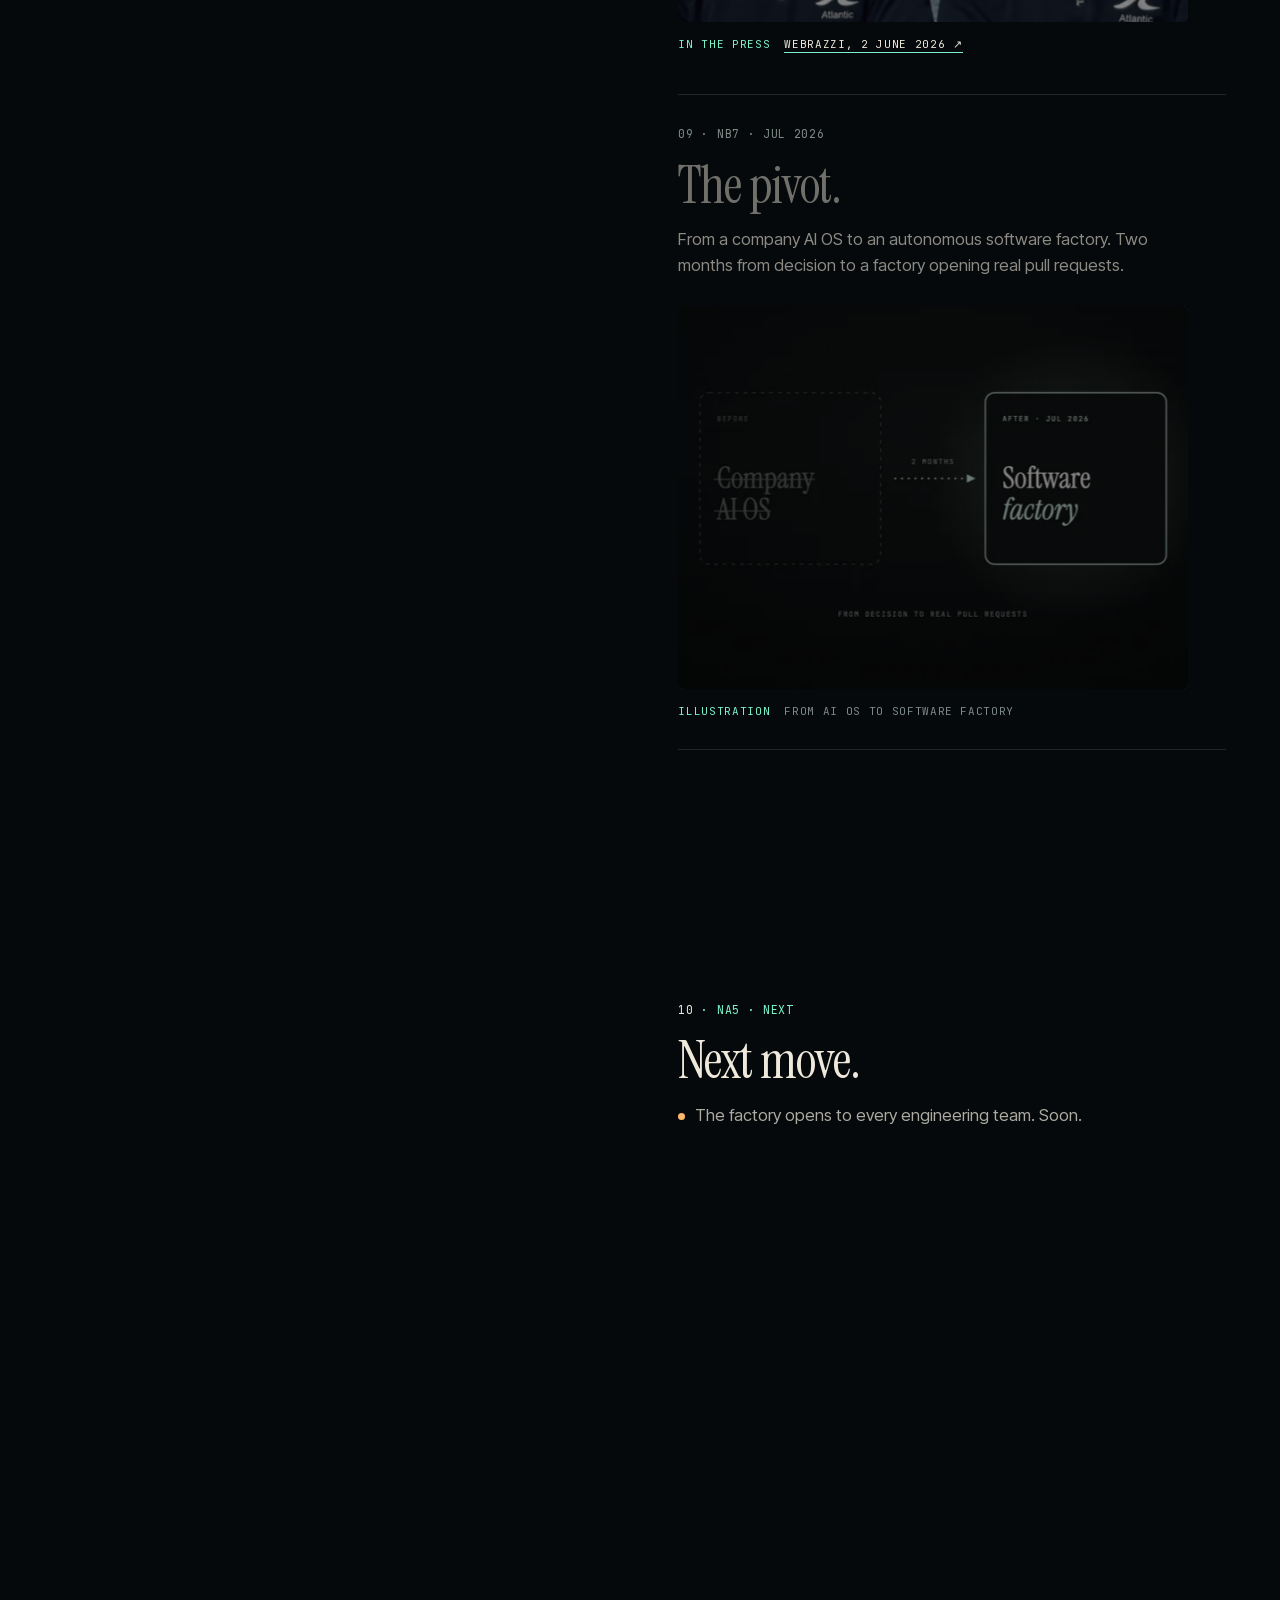
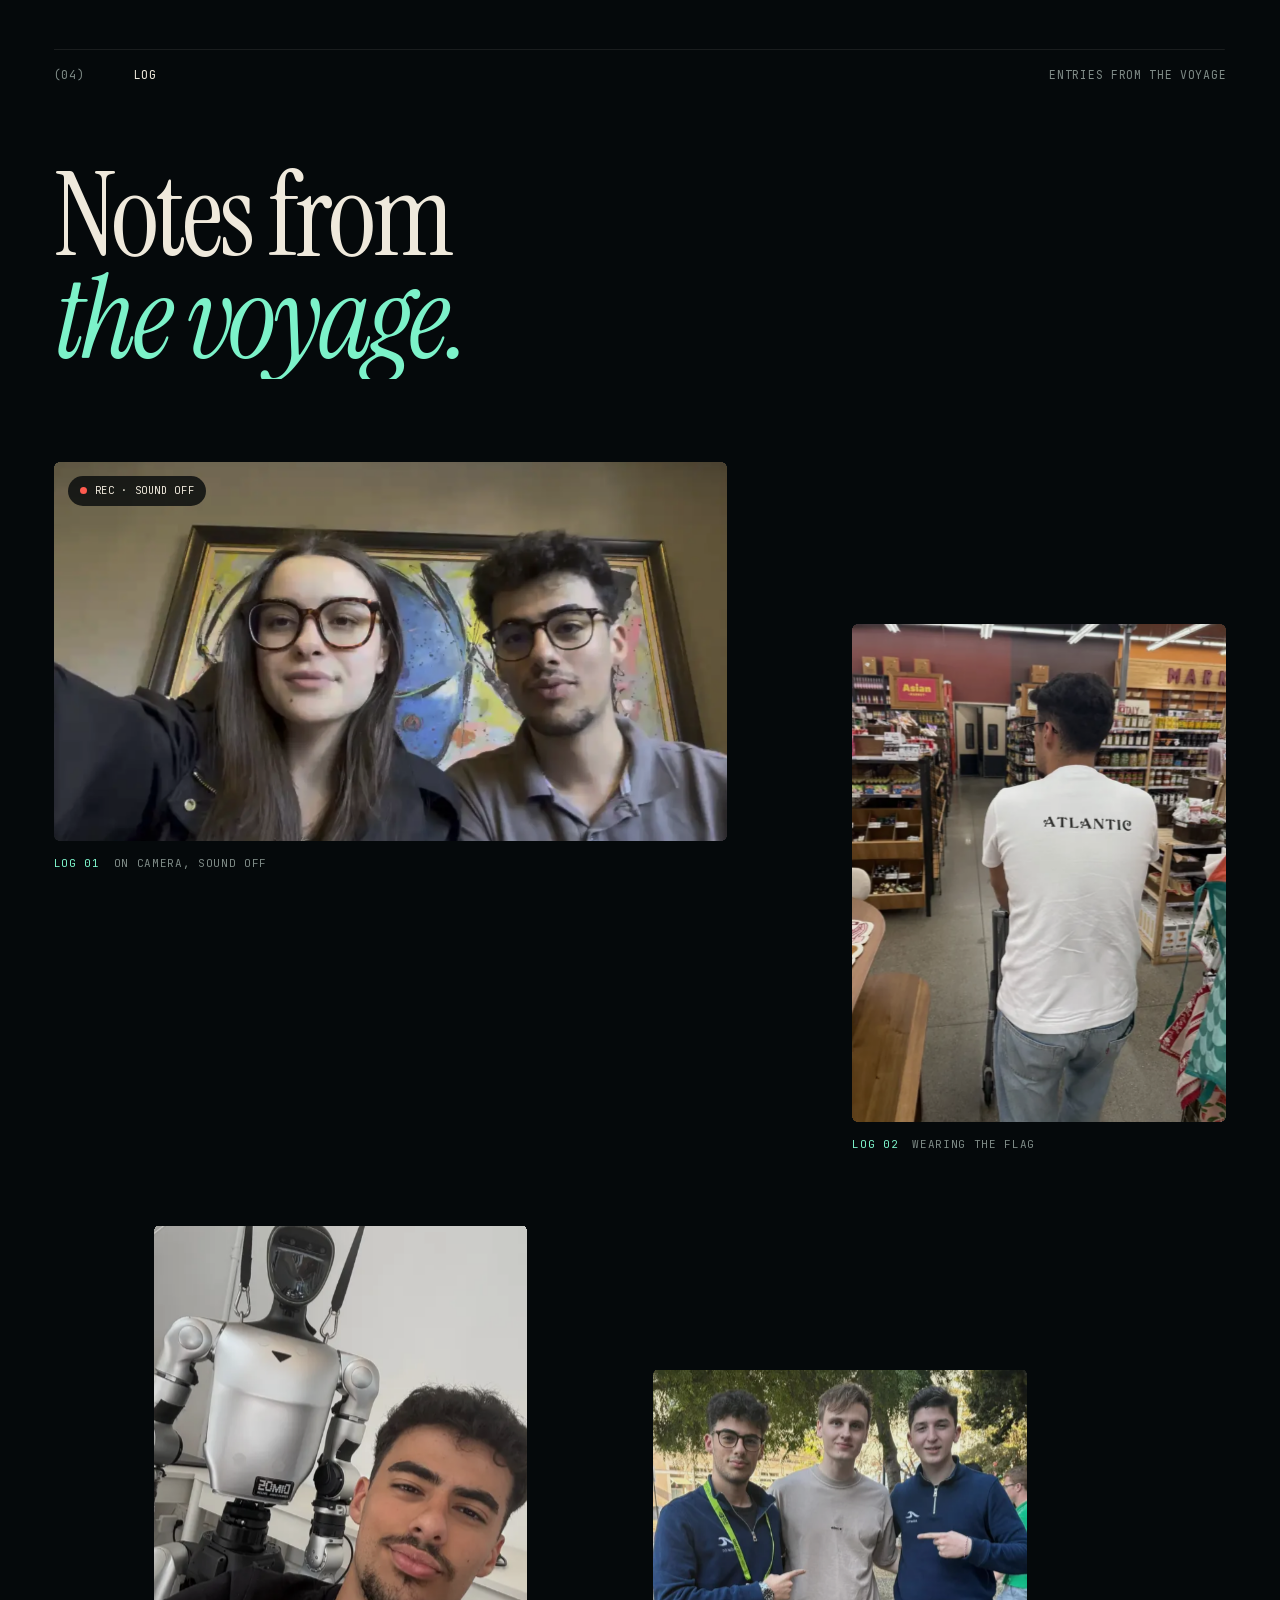
==== commit 5c22a793: "Pictures for moves 02, 03, 05, 08 and 09 - 02 Zaxe, 03 Teknofest, 05 Quantumo, 09 pivot: original il" ====
--- a/index.html
+++ b/index.html
@@ -35,7 +35,7 @@
 <link rel="preload" href="fonts/instrument-serif-italic-latin.woff2" as="font" type="font/woff2" crossorigin>
 <link rel="preload" href="fonts/jetbrains-mono-latin.woff2" as="font" type="font/woff2" crossorigin>
 <link rel="preload" as="image" href="media/stage-768.webp" imagesrcset="media/stage-540.webp 540w, media/stage-768.webp 768w" imagesizes="(max-width: 959px) 100vw, 36vw" fetchpriority="high">
-<link rel="stylesheet" href="css/style.css?v=20261124b">
+<link rel="stylesheet" href="css/style.css?v=20261124c">
 <script>document.documentElement.classList.replace('no-js','js');</script>
 
 <script type="application/ld+json">
@@ -326,11 +326,19 @@
           <span class="move__meta mono"><b>02</b> · Nc3 · 2020</span>
           <h3 class="move__t">Third in the country, all ages.</h3>
           <p class="move__d">Zaxe National 3D Design Competition, no age brackets. I designed and printed a working object and finished third nationally.</p>
+          <figure class="fig move__fig">
+            <div class="media media--43"><img src="media/zaxe-print-640.webp" srcset="media/zaxe-print-640.webp 640w, media/zaxe-print-1080.webp 1080w" sizes="(max-width: 959px) 90vw, 36vw" width="640" height="480" alt="Illustration: an object being 3D printed layer by layer, beside a bronze medal marked 3" loading="lazy" decoding="async"></div>
+            <figcaption class="media__cap mono"><b>Illustration</b><span>Third nationally, all ages</span></figcaption>
+          </figure>
         </li>
         <li class="move" data-sq="e4">
           <span class="move__meta mono"><b>03</b> · Ne4 · 2021</span>
           <h3 class="move__t">Teknofest semi-finalist.</h3>
           <p class="move__d">Turkey's largest technology festival. My first time building with a team against a real deadline.</p>
+          <figure class="fig move__fig">
+            <div class="media media--43"><img src="media/teknofest-badge-640.webp" srcset="media/teknofest-badge-640.webp 640w, media/teknofest-badge-1080.webp 1080w" sizes="(max-width: 959px) 90vw, 36vw" width="640" height="480" alt="Illustration: a festival badge on a lanyard reading Teknofest 2021, Semi-finalist" loading="lazy" decoding="async"></div>
+            <figcaption class="media__cap mono"><b>Illustration</b><span>Teknofest, semi-finalist</span></figcaption>
+          </figure>
         </li>
         <li class="move" data-sq="f6">
           <span class="move__meta mono"><b>04</b> · Nf6 · 2023 to 2025</span>
@@ -345,6 +353,10 @@
           <span class="move__meta mono"><b>05</b> · Nh7 · Oct 2024</span>
           <h3 class="move__t">Founded Quantumo Agency.</h3>
           <p class="move__d">AI-driven growth systems for B2B companies: lead generation, CRM automation and paid acquisition, all tied to revenue.</p>
+          <figure class="fig move__fig">
+            <div class="media media--43"><img src="media/quantumo-640.webp" srcset="media/quantumo-640.webp 640w, media/quantumo-1080.webp 1080w" sizes="(max-width: 959px) 90vw, 36vw" width="640" height="480" alt="Illustration: the Quantumo growth system, lead generation, CRM automation and paid acquisition leading to revenue on a rising curve" loading="lazy" decoding="async"></div>
+            <figcaption class="media__cap mono"><b>Illustration</b><span>Quantumo, growth tied to revenue</span></figcaption>
+          </figure>
         </li>
         <li class="move" data-sq="g5">
           <span class="move__meta mono"><b>06</b> · Ng5 · Sep 2025</span>
@@ -368,11 +380,19 @@
           <span class="move__meta mono"><b>08</b> · Nd8 · Jun 2026</span>
           <h3 class="move__t">The angel round.</h3>
           <p class="move__d">Galata Business Angels backed Atlantic at a $5M valuation.</p>
+          <figure class="fig move__fig">
+            <div class="media media--169"><img src="media/press-sf-640.webp" srcset="media/press-sf-640.webp 640w, media/press-sf-1080.webp 1080w" sizes="(max-width: 959px) 90vw, 36vw" width="640" height="360" alt="The two Atlantic co-founders in navy Atlantic quarter-zips in front of the Golden Gate Bridge" loading="lazy" decoding="async"></div>
+            <figcaption class="media__cap mono"><b>In the press</b><span><a href="https://webrazzi.com/2026/06/02/atlantic-galata-business-angels-tan-5-milyon-dolar-degerleme-uzerinden-yatirim-aldi/" target="_blank" rel="noopener" data-cursor="Read">Webrazzi, 2 June 2026 ↗</a></span></figcaption>
+          </figure>
         </li>
         <li class="move" data-sq="b7">
           <span class="move__meta mono"><b>09</b> · Nb7 · Jul 2026</span>
           <h3 class="move__t">The pivot.</h3>
           <p class="move__d">From a company AI OS to an autonomous software factory. Two months from decision to a factory opening real pull requests.</p>
+          <figure class="fig move__fig">
+            <div class="media media--43"><img src="media/pivot-640.webp" srcset="media/pivot-640.webp 640w, media/pivot-1080.webp 1080w" sizes="(max-width: 959px) 90vw, 36vw" width="640" height="480" alt="Illustration: a struck-through card reading Company AI OS, an arrow marked two months, and a highlighted card reading Software factory, July 2026" loading="lazy" decoding="async"></div>
+            <figcaption class="media__cap mono"><b>Illustration</b><span>From AI OS to software factory</span></figcaption>
+          </figure>
         </li>
         <li class="move move--next" data-sq="a5">
           <span class="move__meta mono"><b>10</b> · Na5 · next</span>
@@ -521,7 +541,7 @@
 <script src="vendor/ScrollTrigger.min.js" defer></script>
 <script src="vendor/SplitText.min.js" defer></script>
 <script src="vendor/lenis.min.js" defer></script>
-<script src="js/ocean.js?v=20261124b" defer></script>
-<script src="js/main.js?v=20261124b" defer></script>
+<script src="js/ocean.js?v=20261124c" defer></script>
+<script src="js/main.js?v=20261124c" defer></script>
 </body>
 </html>
--- a/css/style.css
+++ b/css/style.css
@@ -603,6 +603,7 @@
 .media:hover > img, .media:hover > video { filter: none; }
 .media__cap { display: flex; flex-wrap: wrap; gap: 6px 14px; align-items: baseline; margin-top: 14px; color: var(--muted); font-size: 11px; }
 .media__cap b { font-weight: 400; color: var(--glass); }
+.media__cap a { color: var(--cream); border-bottom: 1px solid var(--glass); padding-bottom: 1px; }
 .rec {
   position: absolute; left: 14px; top: 14px; z-index: 2;
   display: inline-flex; align-items: center; gap: 8px; padding: 7px 12px; border-radius: 999px;
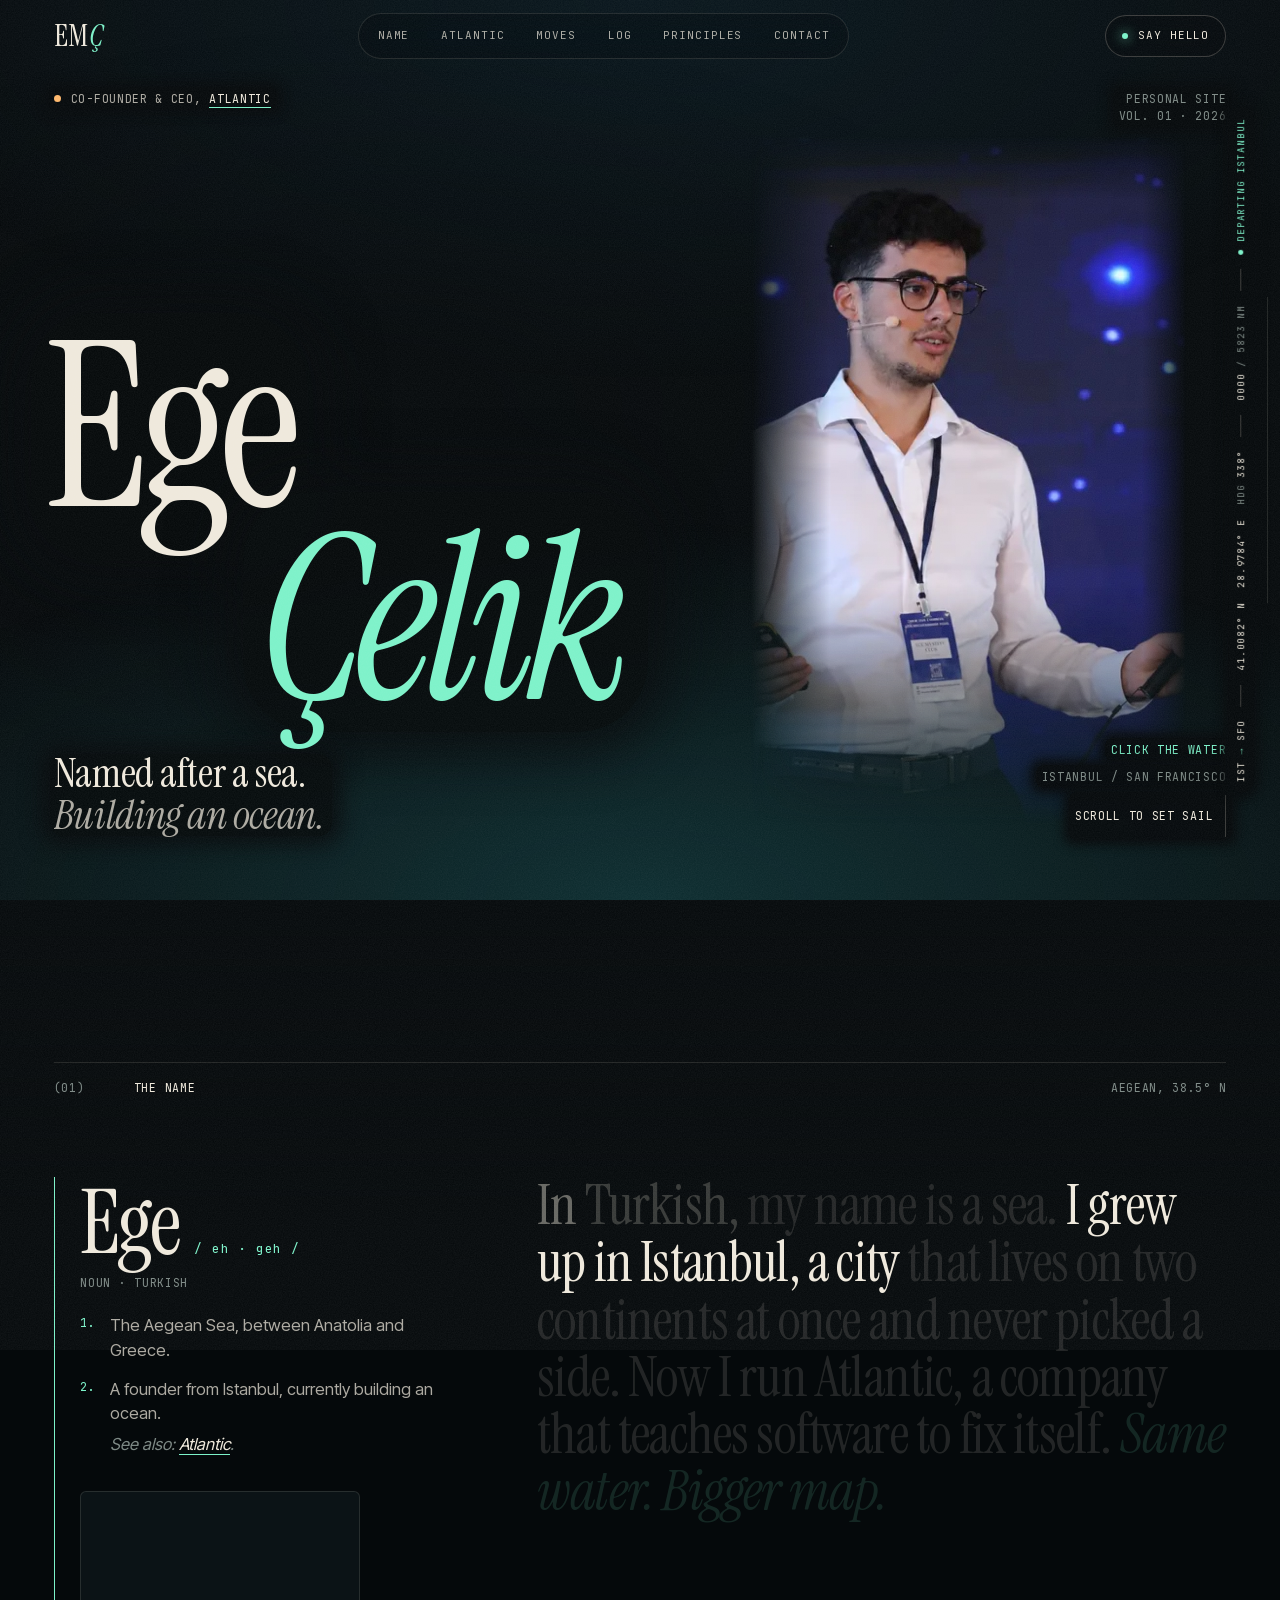
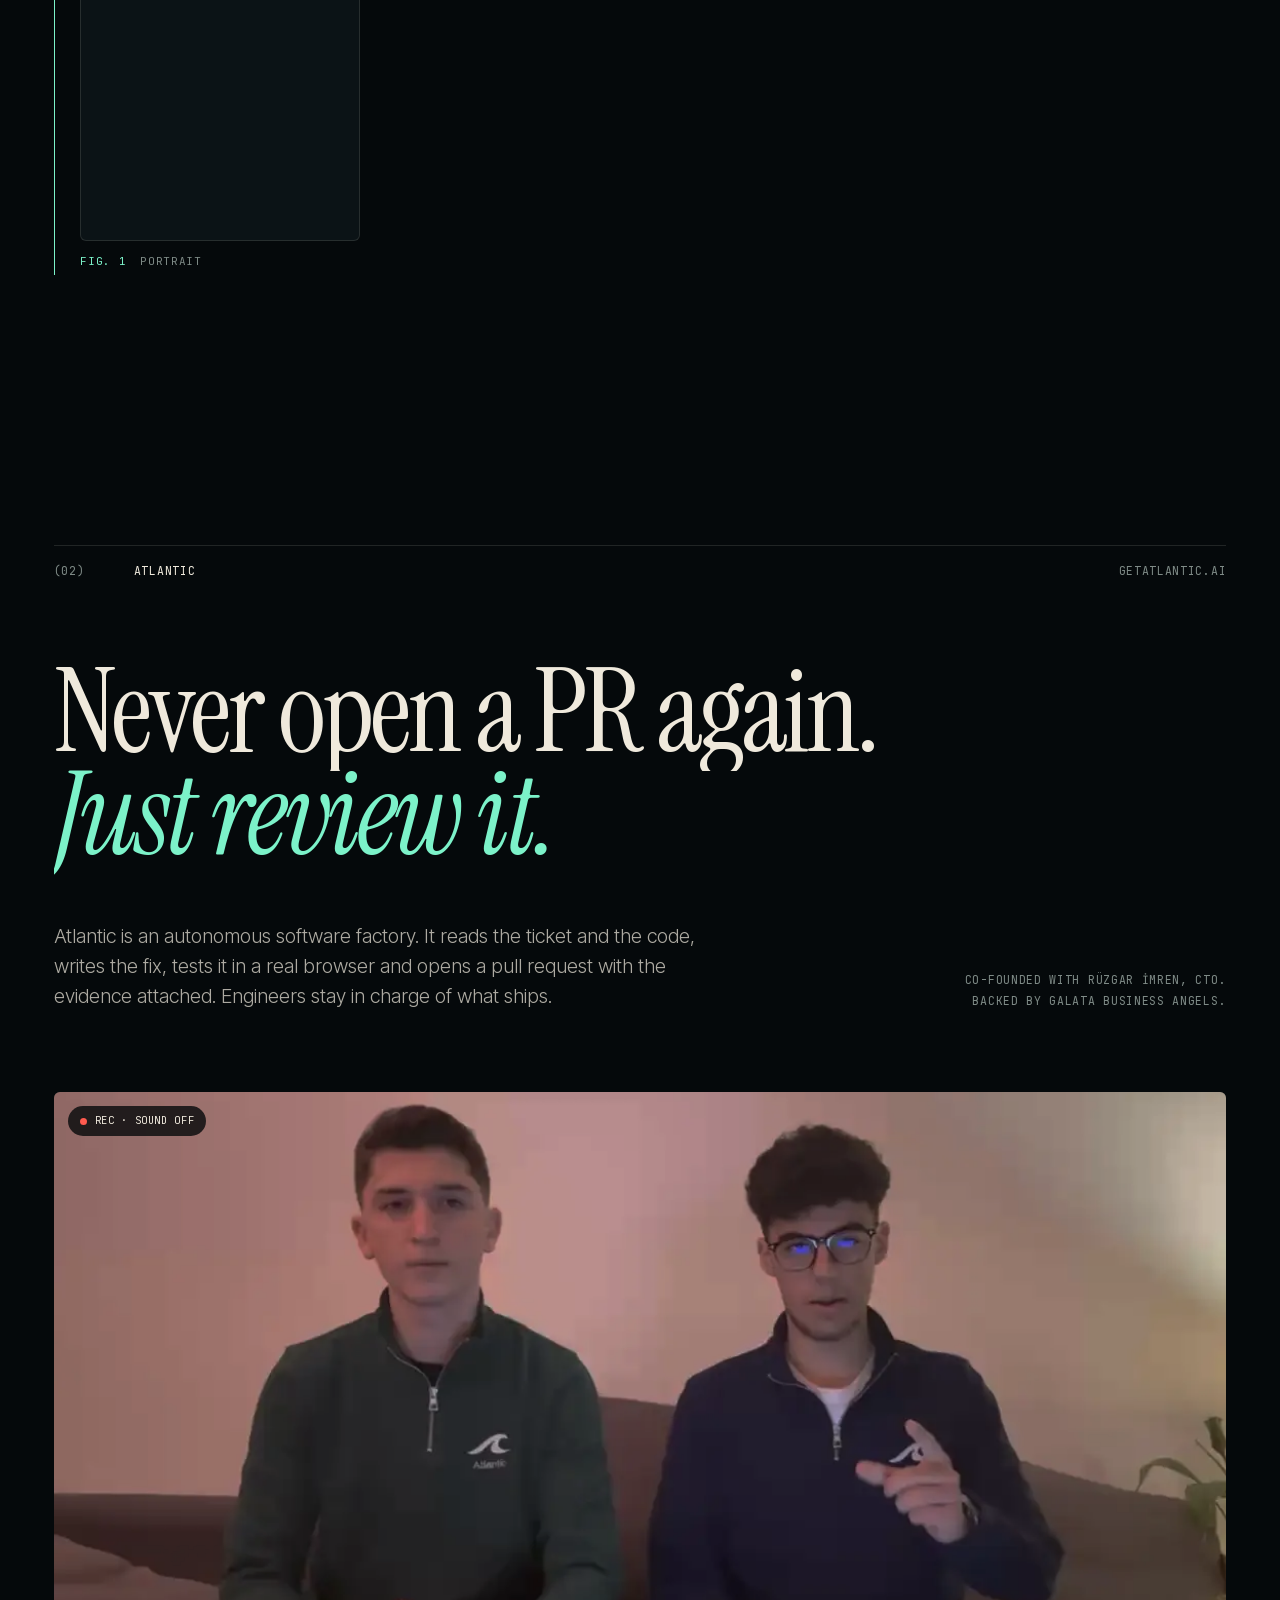
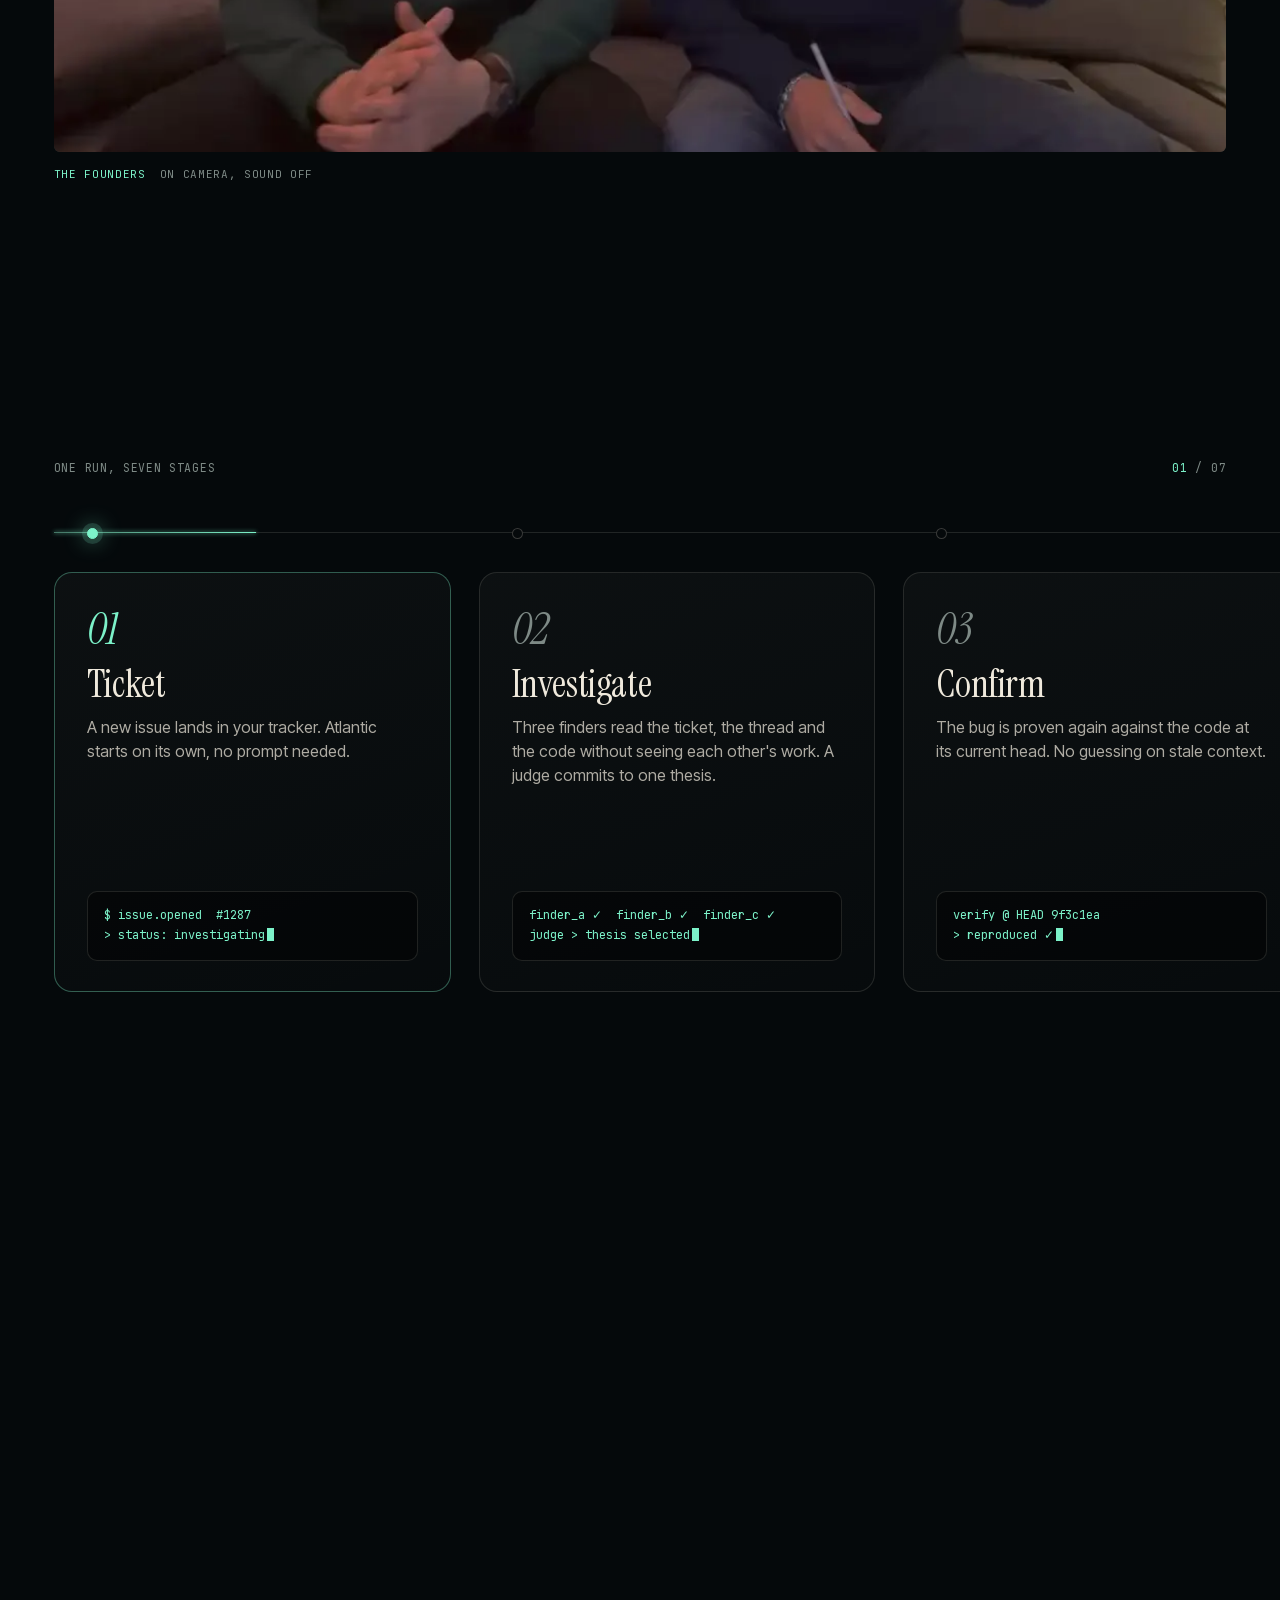
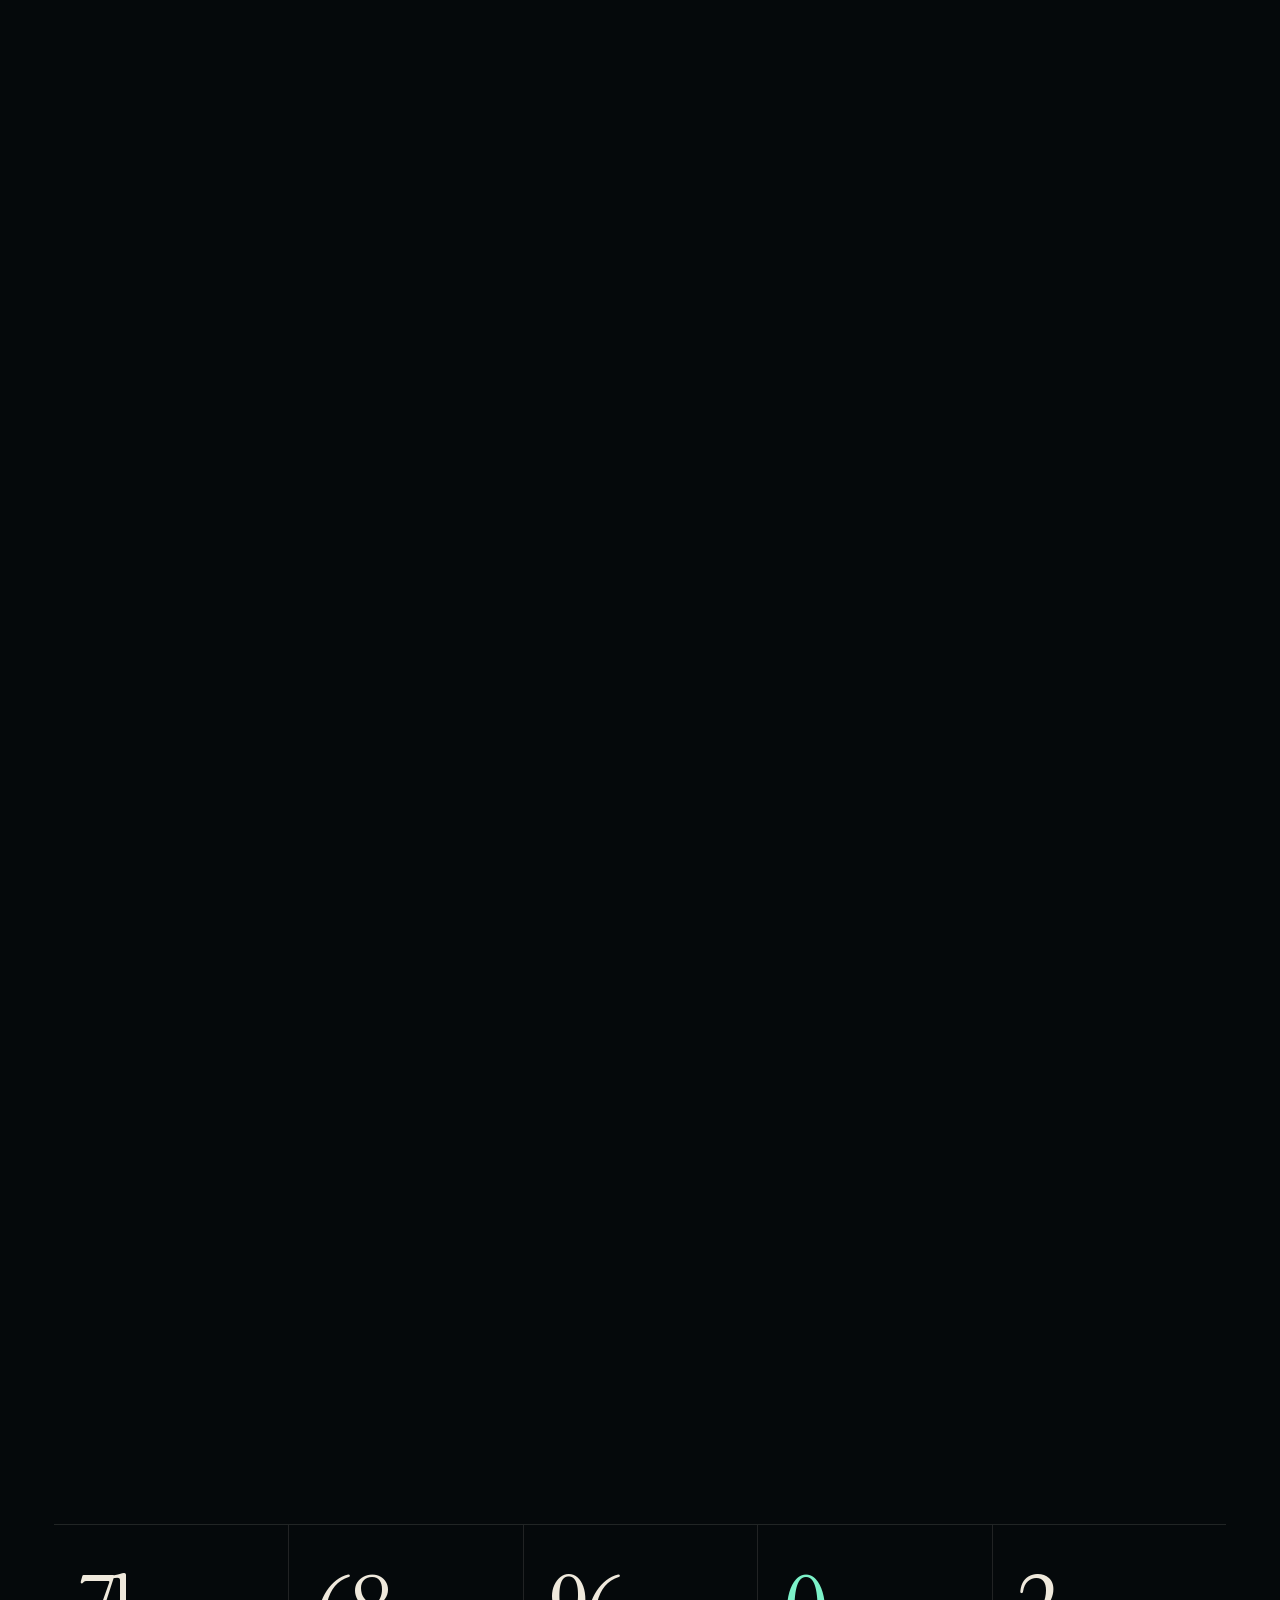
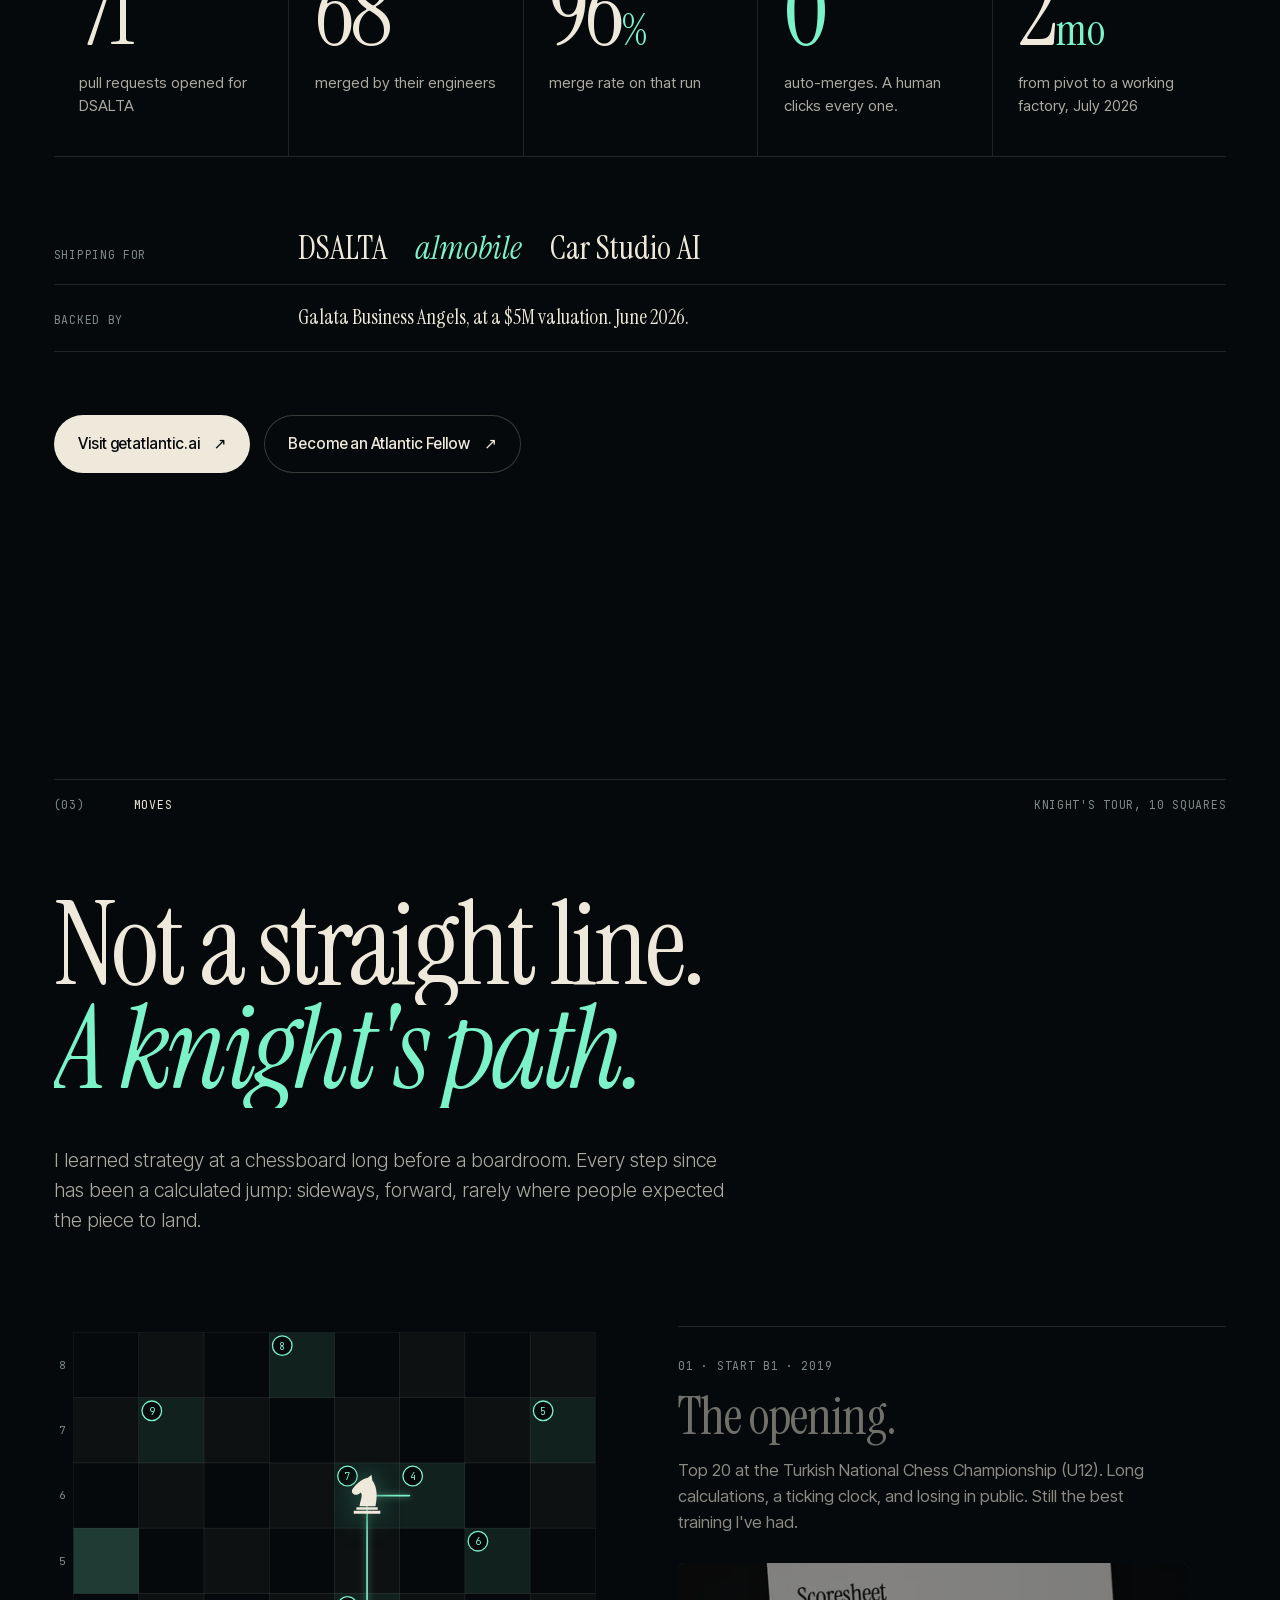
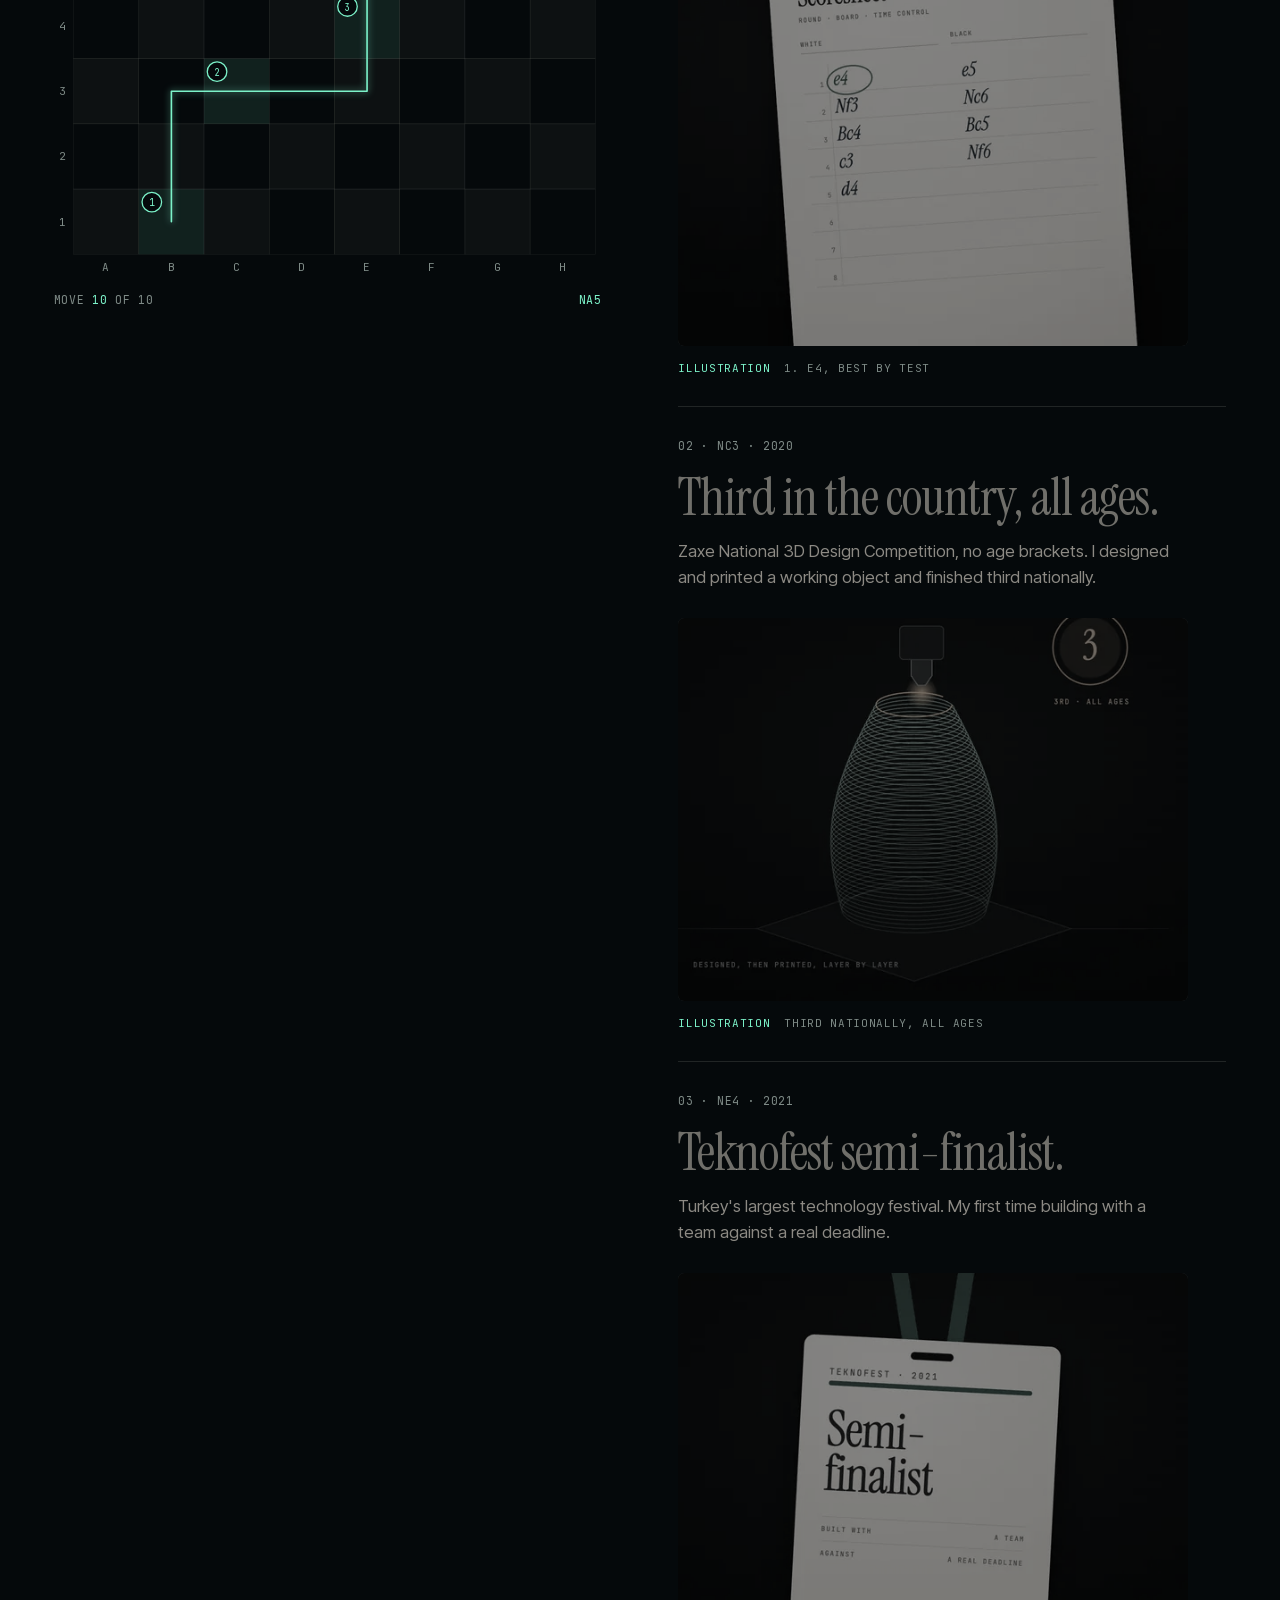
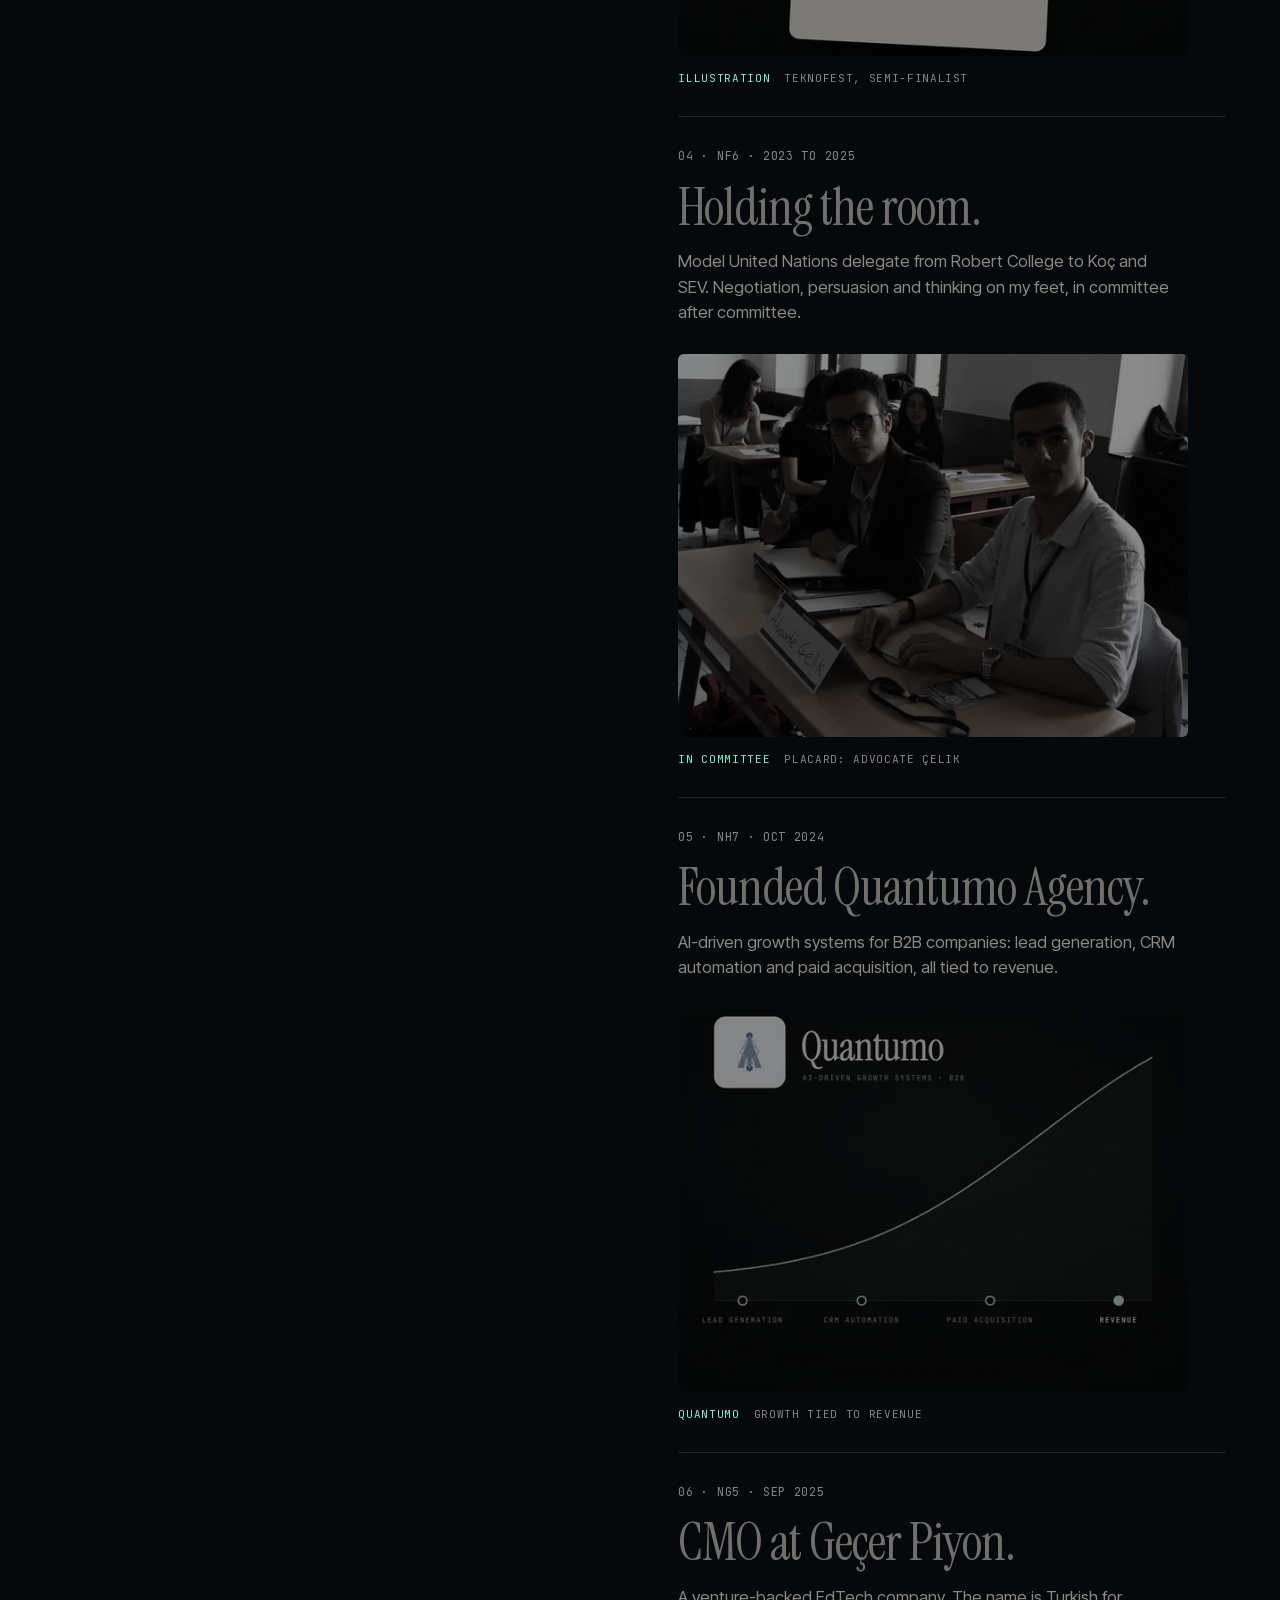
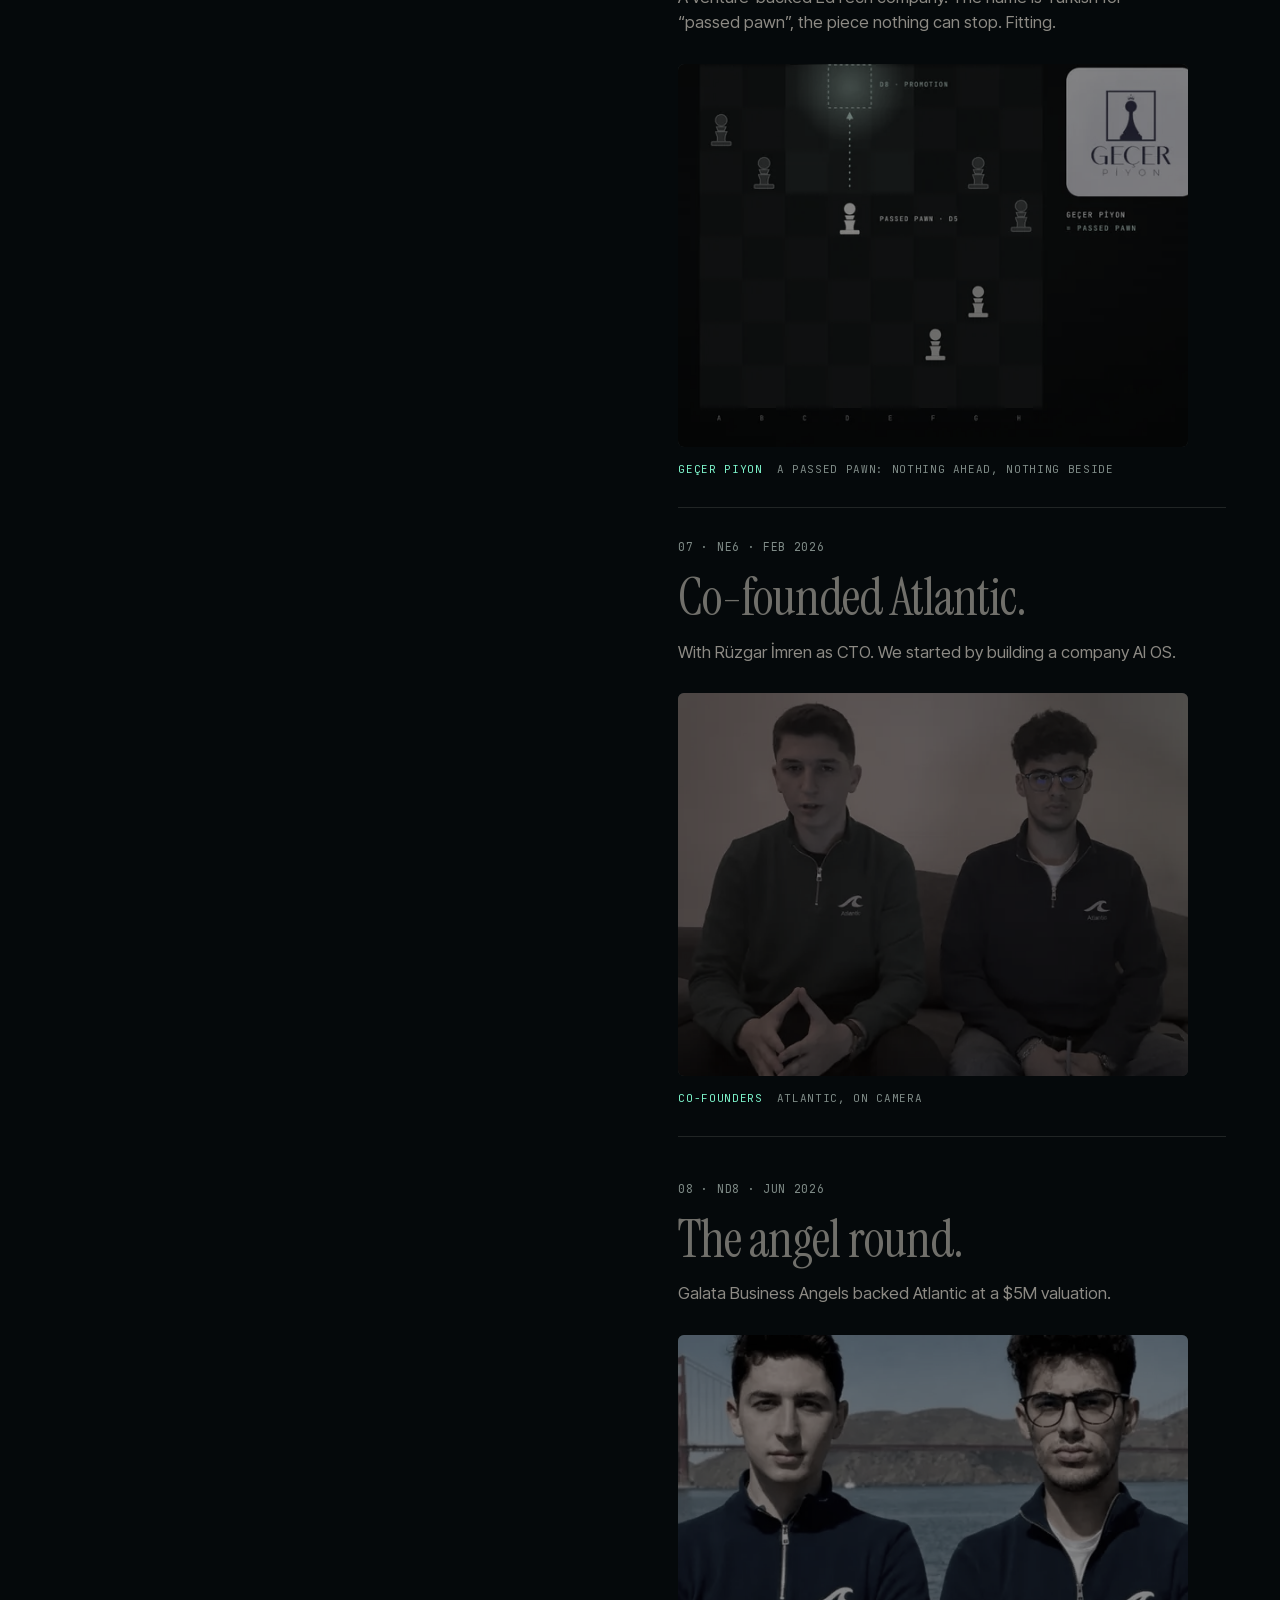
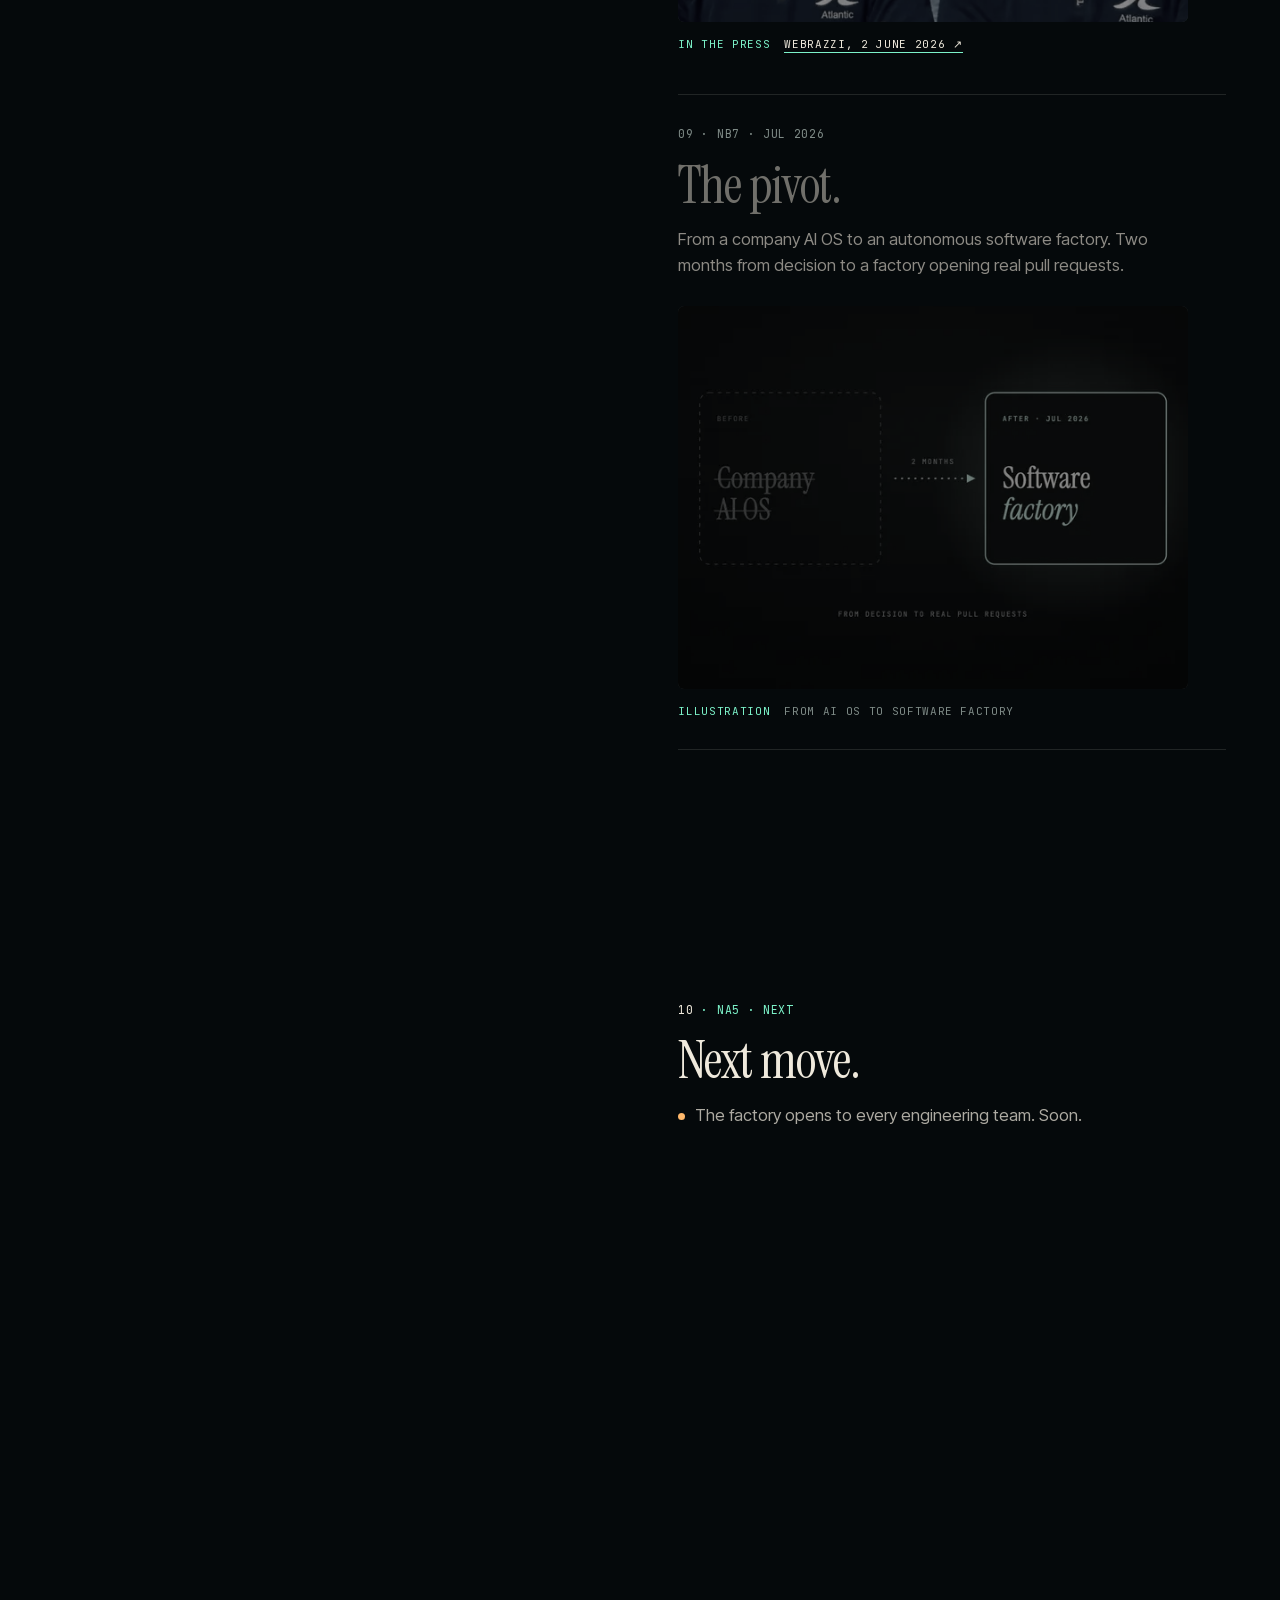
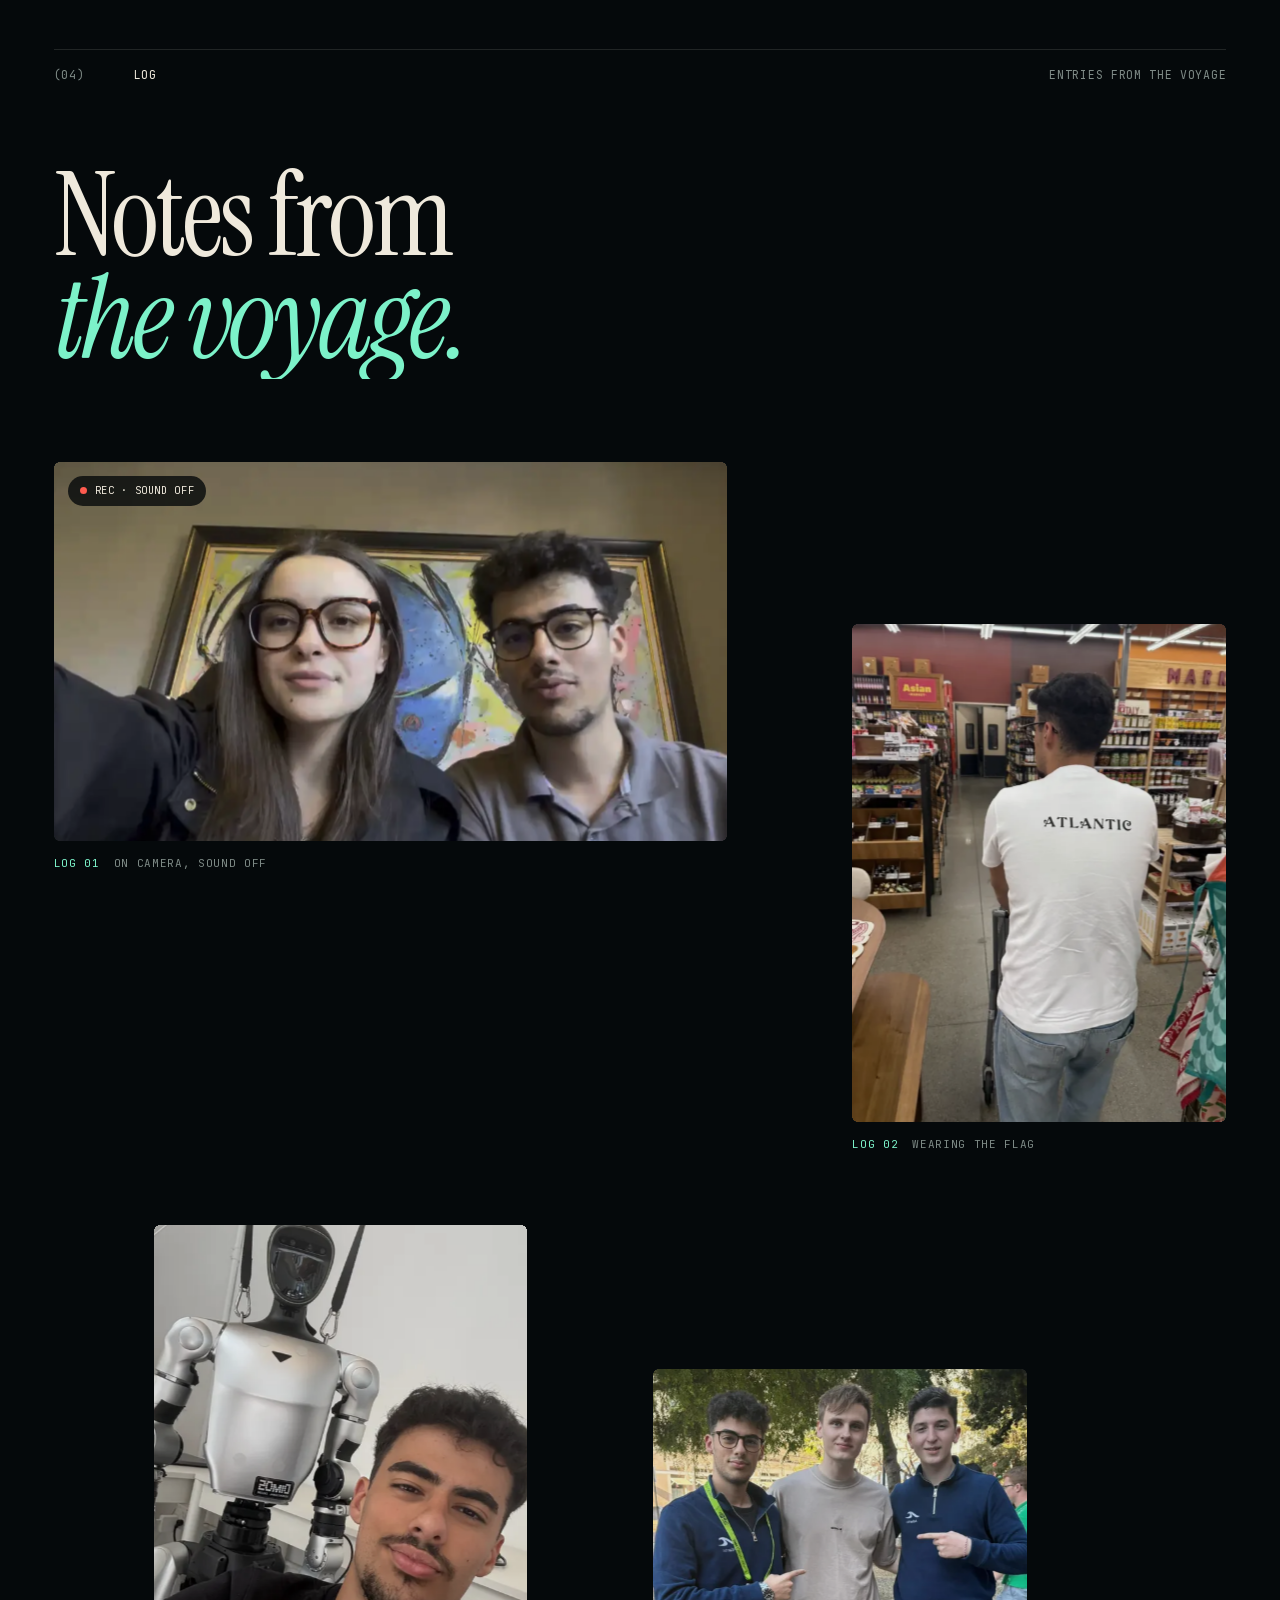
==== commit 204bf04e: "Real Quantumo and Geçer Piyon logos in moves 05 and 06 Logos taken from the two LinkedIn company pag" ====
--- a/index.html
+++ b/index.html
@@ -354,8 +354,8 @@
           <h3 class="move__t">Founded Quantumo Agency.</h3>
           <p class="move__d">AI-driven growth systems for B2B companies: lead generation, CRM automation and paid acquisition, all tied to revenue.</p>
           <figure class="fig move__fig">
-            <div class="media media--43"><img src="media/quantumo-640.webp" srcset="media/quantumo-640.webp 640w, media/quantumo-1080.webp 1080w" sizes="(max-width: 959px) 90vw, 36vw" width="640" height="480" alt="Illustration: the Quantumo growth system, lead generation, CRM automation and paid acquisition leading to revenue on a rising curve" loading="lazy" decoding="async"></div>
-            <figcaption class="media__cap mono"><b>Illustration</b><span>Quantumo, growth tied to revenue</span></figcaption>
+            <div class="media media--43"><img src="media/quantumo-card-640.webp" srcset="media/quantumo-card-640.webp 640w, media/quantumo-card-1080.webp 1080w" sizes="(max-width: 959px) 90vw, 36vw" width="640" height="480" alt="The Quantumo Agency logo above an illustrated growth curve: lead generation, CRM automation and paid acquisition leading to revenue" loading="lazy" decoding="async"></div>
+            <figcaption class="media__cap mono"><b>Quantumo</b><span>Growth tied to revenue</span></figcaption>
           </figure>
         </li>
         <li class="move" data-sq="g5">
@@ -363,8 +363,8 @@
           <h3 class="move__t">CMO at Geçer Piyon.</h3>
           <p class="move__d">A venture-backed EdTech company. The name is Turkish for “passed pawn”, the piece nothing can stop. Fitting.</p>
           <figure class="fig move__fig">
-            <div class="media media--43"><img src="media/passed-pawn-640.webp" srcset="media/passed-pawn-640.webp 640w, media/passed-pawn-1080.webp 1080w" sizes="(max-width: 959px) 90vw, 36vw" width="640" height="480" alt="Illustration: a chessboard where a white pawn on d5 has a clear path to promotion on d8, no pawns ahead or beside it" loading="lazy" decoding="async"></div>
-            <figcaption class="media__cap mono"><b>Illustration</b><span>A passed pawn: nothing ahead, nothing beside</span></figcaption>
+            <div class="media media--43"><img src="media/gecer-piyon-640.webp" srcset="media/gecer-piyon-640.webp 640w, media/gecer-piyon-1080.webp 1080w" sizes="(max-width: 959px) 90vw, 36vw" width="640" height="480" alt="The Geçer Piyon logo beside an illustrated chessboard where a white pawn on d5 has a clear path to promotion on d8" loading="lazy" decoding="async"></div>
+            <figcaption class="media__cap mono"><b>Geçer Piyon</b><span>A passed pawn: nothing ahead, nothing beside</span></figcaption>
           </figure>
         </li>
         <li class="move" data-sq="e6">
